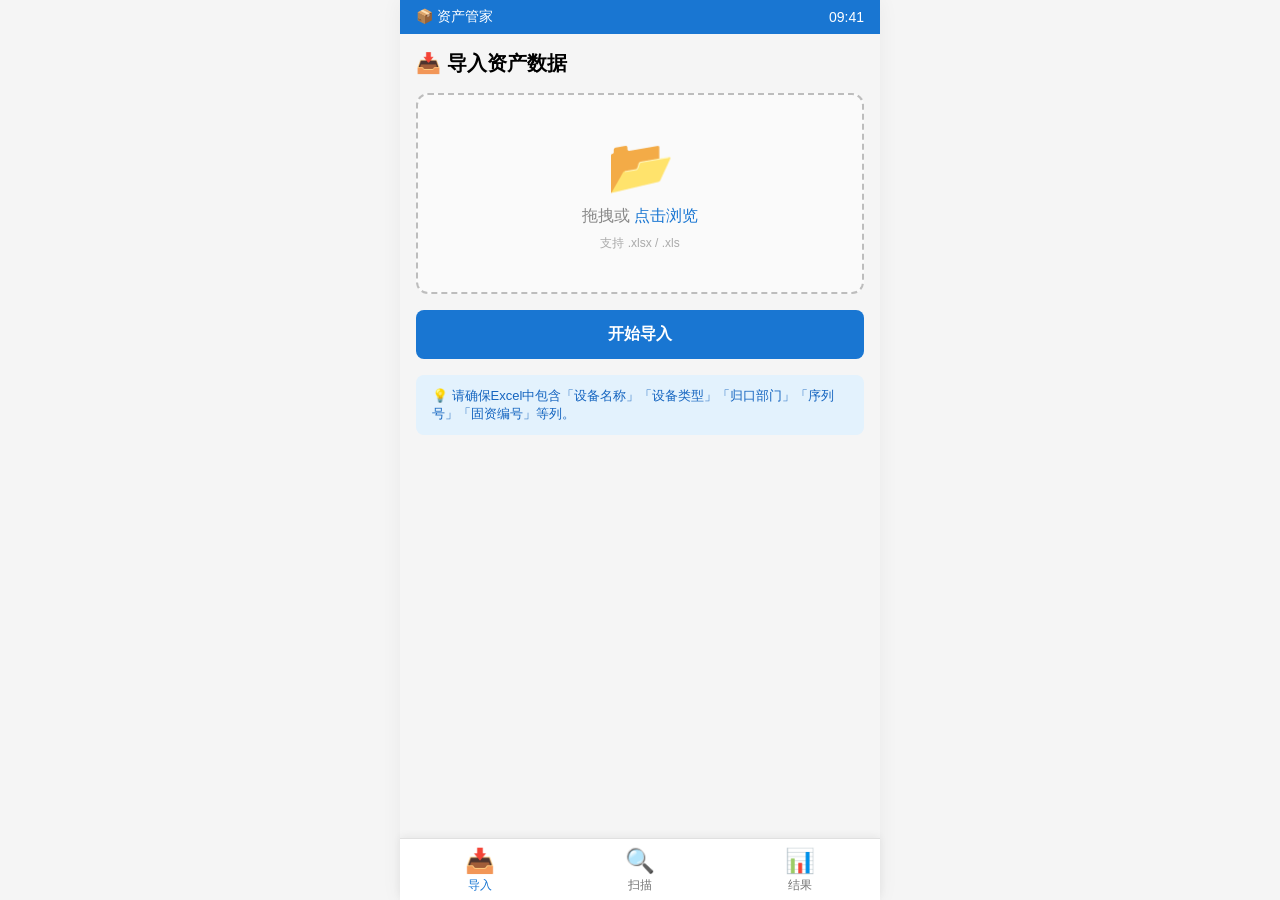
==== 资产管理系统HTML界面.html @ 80c3a91f "docs: 纳入设计源稿 HTML（资产管理系统HTML界面.html） - 用户提供的 480px 移动端 H5 设计模板 - 三页（导入/扫描/结果）的视觉与结构源头 - spec §1 引用的设" ====
<!DOCTYPE html>
<html lang="zh-CN">
<head>
    <meta charset="UTF-8">
    <meta name="viewport" content="width=device-width, initial-scale=1.0, maximum-scale=1.0, user-scalable=no">
    <title>资产管理系统</title>
    <style>
        * {
            margin: 0;
            padding: 0;
            box-sizing: border-box;
            -webkit-tap-highlight-color: transparent;
        }
        body {
            font-family: -apple-system, BlinkMacSystemFont, 'Segoe UI', Roboto, Helvetica, Arial, sans-serif;
            background: #f5f5f5;
            display: flex;
            flex-direction: column;
            min-height: 100vh;
            max-width: 480px;
            margin: 0 auto;
            box-shadow: 0 0 20px rgba(0,0,0,0.05);
        }

        /* 顶部状态栏 */
        .status-bar {
            background: #1976d2;
            color: white;
            padding: 8px 16px;
            font-size: 14px;
            font-weight: 500;
            display: flex;
            justify-content: space-between;
            align-items: center;
        }
        .status-bar .title {
            font-size: 18px;
            font-weight: 600;
        }

        /* 主内容区域 */
        .content {
            flex: 1;
            overflow-y: auto;
            padding: 16px;
            padding-bottom: 76px; /* 给底部导航留空间 */
        }

        /* 底部导航 */
        .bottom-nav {
            position: fixed;
            bottom: 0;
            left: 50%;
            transform: translateX(-50%);
            width: 100%;
            max-width: 480px;
            background: #ffffff;
            display: flex;
            border-top: 1px solid #e0e0e0;
            box-shadow: 0 -2px 8px rgba(0,0,0,0.06);
            z-index: 100;
        }
        .nav-item {
            flex: 1;
            display: flex;
            flex-direction: column;
            align-items: center;
            padding: 8px 0 6px;
            color: #757575;
            cursor: pointer;
            transition: color 0.2s;
            user-select: none;
            border: none;
            background: transparent;
            font-size: 12px;
        }
        .nav-item .icon {
            font-size: 24px;
            margin-bottom: 2px;
        }
        .nav-item.active {
            color: #1976d2;
        }
        .nav-item:active {
            opacity: 0.6;
        }

        /* 页面容器 */
        .page {
            display: none;
        }
        .page.active {
            display: block;
        }

        /* 通用卡片 */
        .card {
            background: #fff;
            border-radius: 12px;
            padding: 16px;
            margin-bottom: 16px;
            box-shadow: 0 2px 8px rgba(0,0,0,0.04);
        }
        .card h3 {
            font-size: 16px;
            font-weight: 600;
            margin-bottom: 8px;
            display: flex;
            align-items: center;
            gap: 6px;
        }
        .card p {
            color: #666;
            font-size: 14px;
            line-height: 1.6;
        }

        /* 导入页面 */
        .upload-area {
            border: 2px dashed #bdbdbd;
            border-radius: 12px;
            padding: 40px 20px;
            text-align: center;
            cursor: pointer;
            transition: border-color 0.3s;
            background: #fafafa;
        }
        .upload-area:active {
            border-color: #1976d2;
        }
        .upload-area .icon-big {
            font-size: 54px;
            color: #1976d2;
        }
        .upload-area p {
            color: #888;
            margin-top: 8px;
        }
        .upload-area .highlight {
            color: #1976d2;
            font-weight: 500;
        }
        .file-info {
            display: none;
            background: #f5f5f5;
            border-radius: 8px;
            padding: 12px 16px;
            margin-top: 12px;
            font-size: 14px;
        }
        .btn-primary {
            display: block;
            width: 100%;
            background: #1976d2;
            color: white;
            border: none;
            border-radius: 8px;
            padding: 14px;
            font-size: 16px;
            font-weight: 600;
            cursor: pointer;
            margin-top: 16px;
            text-align: center;
        }
        .btn-primary:active {
            background: #1565c0;
        }
        .tip-box {
            background: #e3f2fd;
            border-radius: 8px;
            padding: 12px 16px;
            margin-top: 16px;
            font-size: 13px;
            color: #1565c0;
        }

        /* 扫描页面统计卡片行 */
        .stat-row {
            display: flex;
            gap: 10px;
            margin-bottom: 16px;
        }
        .stat-item {
            flex: 1;
            background: #fff;
            border-radius: 12px;
            padding: 14px 12px;
            box-shadow: 0 2px 8px rgba(0,0,0,0.04);
            text-align: center;
        }
        .stat-item .num {
            font-size: 26px;
            font-weight: 700;
            margin-top: 4px;
        }
        .stat-item .label {
            font-size: 12px;
            color: #888;
        }
        .stat-item .sub {
            font-size: 11px;
            color: #aaa;
            margin-top: 2px;
        }

        .tag-group {
            display: flex;
            flex-wrap: wrap;
            gap: 8px;
            margin-top: 10px;
        }
        .tag {
            display: inline-block;
            padding: 4px 12px;
            border-radius: 999px;
            font-size: 12px;
            font-weight: 500;
        }
        .tag-blue { background: #e3f2fd; color: #1565c0; }
        .tag-green { background: #e8f5e9; color: #2e7d32; }
        .tag-orange { background: #fff3e0; color: #ef6c00; }
        .tag-red { background: #ffebee; color: #c62828; }

        .btn-secondary {
            display: block;
            width: 100%;
            background: #fff;
            color: #1976d2;
            border: 1px solid #1976d2;
            border-radius: 8px;
            padding: 12px;
            font-size: 15px;
            font-weight: 500;
            cursor: pointer;
            text-align: center;
            margin-top: 12px;
        }
        .btn-secondary:active {
            background: #e3f2fd;
        }

        /* 结果页面 */
        .result-stat-row {
            display: grid;
            grid-template-columns: 1fr 1fr;
            gap: 10px;
            margin-bottom: 16px;
        }
        .result-stat-item {
            background: #fff;
            border-radius: 12px;
            padding: 14px;
            box-shadow: 0 2px 8px rgba(0,0,0,0.04);
            text-align: center;
        }
        .result-stat-item .num {
            font-size: 24px;
            font-weight: 700;
        }
        .result-stat-item .label {
            font-size: 12px;
            color: #888;
        }

        .asset-list {
            list-style: none;
        }
        .asset-item {
            background: #fff;
            border-radius: 10px;
            padding: 14px 16px;
            margin-bottom: 8px;
            display: flex;
            justify-content: space-between;
            align-items: center;
            box-shadow: 0 1px 4px rgba(0,0,0,0.04);
        }
        .asset-item .info {
            flex: 1;
        }
        .asset-item .info .id {
            font-weight: 600;
            font-size: 14px;
        }
        .asset-item .info .name {
            font-size: 13px;
            color: #666;
            margin-top: 2px;
        }
        .asset-item .info .dept {
            font-size: 12px;
            color: #999;
        }
        .pagination {
            display: flex;
            justify-content: space-between;
            align-items: center;
            margin-top: 12px;
            font-size: 13px;
            color: #888;
        }
        .pagination button {
            background: #fff;
            border: 1px solid #ddd;
            border-radius: 6px;
            padding: 6px 18px;
            font-size: 13px;
            cursor: pointer;
        }
        .pagination button:active {
            background: #f5f5f5;
        }
        .pagination button.primary {
            background: #1976d2;
            color: white;
            border-color: #1976d2;
        }

        /* 滚动条美化 */
        .content::-webkit-scrollbar {
            width: 4px;
        }
        .content::-webkit-scrollbar-thumb {
            background: #ccc;
            border-radius: 4px;
        }
    </style>
</head>
<body>

    <!-- 顶部状态栏 -->
    <div class="status-bar">
        <span>📦 资产管家</span>
        <span>09:41</span>
    </div>

    <!-- 主内容 -->
    <div class="content" id="mainContent">
        <!-- ===== 导入页面 ===== -->
        <div class="page active" id="pageImport">
            <h2 style="font-size:20px; margin-bottom:16px;">📥 导入资产数据</h2>
            <div class="upload-area" onclick="document.getElementById('fileInput').click();">
                <div class="icon-big">📂</div>
                <p>拖拽或 <span class="highlight">点击浏览</span></p>
                <p style="font-size:12px; color:#aaa;">支持 .xlsx / .xls</p>
                <input type="file" id="fileInput" accept=".xlsx,.xls" style="display:none;" onchange="handleFile(this)">
            </div>
            <div class="file-info" id="fileInfo">
                <span>已选择：<strong id="fileName"></strong></span>
                <span style="float:right; color:#c62828; cursor:pointer;" onclick="clearFile()">清除</span>
            </div>
            <button class="btn-primary" onclick="alert('开始导入并解析资产数据...')">开始导入</button>
            <div class="tip-box">
                💡 请确保Excel中包含「设备名称」「设备类型」「归口部门」「序列号」「固资编号」等列。
            </div>
        </div>

        <!-- ===== 扫描页面 ===== -->
        <div class="page" id="pageScan">
            <h2 style="font-size:20px; margin-bottom:16px;">🔍 扫描管理</h2>
            <div class="stat-row">
                <div class="stat-item">
                    <div class="label">在库设备</div>
                    <div class="num" style="color:#2e7d32;">1,284</div>
                    <div class="sub">+12 今日</div>
                </div>
                <div class="stat-item">
                    <div class="label">已盘点</div>
                    <div class="num" style="color:#1565c0;">967</div>
                    <div class="sub">75.3%</div>
                </div>
                <div class="stat-item">
                    <div class="label">异常</div>
                    <div class="num" style="color:#c62828;">24</div>
                    <div class="sub">需处理</div>
                </div>
            </div>

            <div class="card">
                <h3>📍 在库设备</h3>
                <p>当前存放于仓库/办公区的全部资产，包含未盘点与已盘点设备。</p>
                <div class="tag-group">
                    <span class="tag tag-blue">电脑类 432</span>
                    <span class="tag tag-green">家具类 286</span>
                    <span class="tag tag-orange">仪器类 198</span>
                </div>
            </div>

            <div class="card">
                <h3>📌 已盘点设备</h3>
                <p>已完成扫码盘点的设备清单，包含盘点人、时间及状态。</p>
                <div style="margin-top:8px; color:#1976d2; font-size:13px;">⏱ 最后盘点：2026-06-10 17:30</div>
            </div>

            <div class="card">
                <h3>📋 最近盘点结果</h3>
                <p>正常设备 <strong>943</strong> 台，盘亏 <strong>18</strong> 台，盘盈 <strong>6</strong> 台。</p>
                <div class="tag-group">
                    <span class="tag tag-green">正常 943</span>
                    <span class="tag tag-red">盘亏 18</span>
                    <span class="tag tag-orange">盘盈 6</span>
                </div>
            </div>

            <button class="btn-secondary" onclick="alert('开始新一轮扫码盘点')">➕ 开始盘点</button>
        </div>

        <!-- ===== 结果页面 ===== -->
        <div class="page" id="pageResult">
            <h2 style="font-size:20px; margin-bottom:16px;">📊 盘点结果</h2>
            <div class="result-stat-row">
                <div class="result-stat-item">
                    <div class="label">全部设备</div>
                    <div class="num" style="color:#9c27b0;">1,512</div>
                </div>
                <div class="result-stat-item">
                    <div class="label">已盘</div>
                    <div class="num" style="color:#2e7d32;">1,486</div>
                </div>
                <div class="result-stat-item">
                    <div class="label">盘亏</div>
                    <div class="num" style="color:#c62828;">18</div>
                </div>
                <div class="result-stat-item">
                    <div class="label">盘盈</div>
                    <div class="num" style="color:#ef6c00;">8</div>
                </div>
            </div>

            <ul class="asset-list" id="assetList">
                <!-- 由JS动态生成 -->
            </ul>

            <div class="pagination">
                <span>共 1,512 条，显示 1-6</span>
                <div>
                    <button onclick="alert('上一页')">上一页</button>
                    <button class="primary" onclick="alert('下一页')" style="margin-left:8px;">下一页</button>
                </div>
            </div>
        </div>
    </div>

    <!-- 底部导航 -->
    <div class="bottom-nav">
        <button class="nav-item active" data-page="import">
            <span class="icon">📥</span>
            <span>导入</span>
        </button>
        <button class="nav-item" data-page="scan">
            <span class="icon">🔍</span>
            <span>扫描</span>
        </button>
        <button class="nav-item" data-page="result">
            <span class="icon">📊</span>
            <span>结果</span>
        </button>
    </div>

    <script>
        // 底部导航切换
        const navItems = document.querySelectorAll('.nav-item');
        const pages = {
            import: document.getElementById('pageImport'),
            scan: document.getElementById('pageScan'),
            result: document.getElementById('pageResult')
        };

        navItems.forEach(item => {
            item.addEventListener('click', function(e) {
                e.preventDefault();
                navItems.forEach(n => n.classList.remove('active'));
                this.classList.add('active');
                const page = this.dataset.page;
                Object.values(pages).forEach(p => p.classList.remove('active'));
                if (pages[page]) pages[page].classList.add('active');
            });
        });

        // 文件上传处理
        function handleFile(input) {
            const file = input.files[0];
            if (!file) return;
            document.getElementById('fileName').textContent = file.name;
            document.getElementById('fileInfo').style.display = 'block';
        }

        function clearFile() {
            document.getElementById('fileInput').value = '';
            document.getElementById('fileInfo').style.display = 'none';
        }

        // 生成资产列表数据
        const mockAssets = [
            { id: 'ZC-2024-001', name: 'ThinkPad X1 Carbon', dept: '研发部', status: 'checked' },
            { id: 'ZC-2024-002', name: 'HP 激光打印机', dept: '行政部', status: 'checked' },
            { id: 'ZC-2024-003', name: '戴尔 PowerEdge 服务器', dept: 'IT部', status: 'missing' },
            { id: 'ZC-2024-004', name: '会议平板 MAXHUB', dept: '市场部', status: 'surplus' },
            { id: 'ZC-2024-005', name: '人体工学椅', dept: '财务部', status: 'checked' },
            { id: 'ZC-2024-006', name: 'UPS 不间断电源', dept: '机房', status: 'missing' }
        ];

        function renderAssets() {
            const list = document.getElementById('assetList');
            list.innerHTML = '';
            mockAssets.forEach(a => {
                let statusText, statusClass;
                switch (a.status) {
                    case 'checked': statusText = '已盘 ✓'; statusClass = 'tag-green'; break;
                    case 'missing': statusText = '盘亏 ✗'; statusClass = 'tag-red'; break;
                    case 'surplus': statusText = '盘盈 ★'; statusClass = 'tag-orange'; break;
                }
                const li = document.createElement('li');
                li.className = 'asset-item';
                li.innerHTML = `
                    <div class="info">
                        <div class="id">${a.id}</div>
                        <div class="name">${a.name}</div>
                        <div class="dept">${a.dept}</div>
                    </div>
                    <span class="tag ${statusClass}">${statusText}</span>
                `;
                list.appendChild(li);
            });
        }
        renderAssets();
    </script>
</body>
</html>
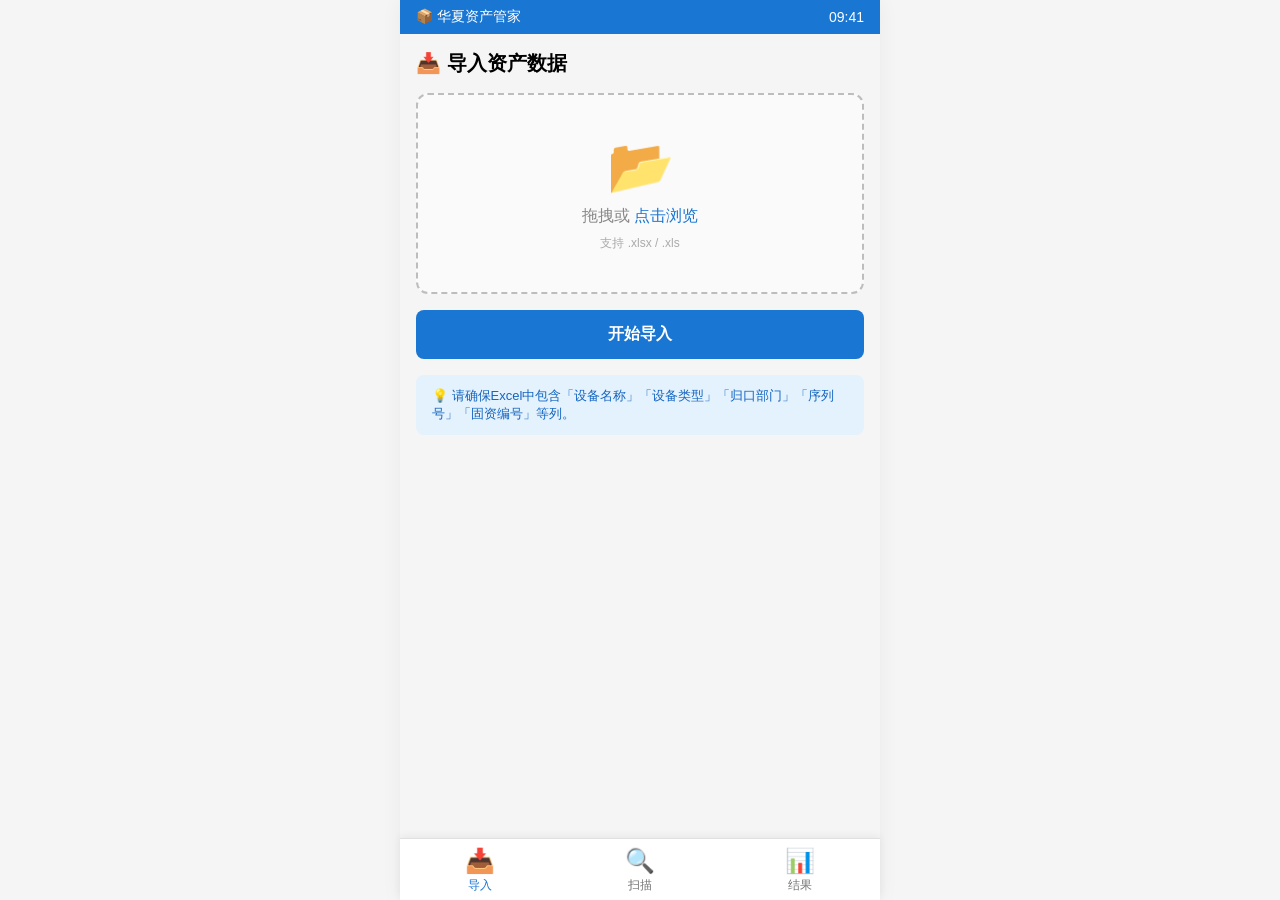
==== commit 8bade4f8: "docs(design): 同步 Android 端最新状态到 HTML 设计稿 - 顶部状态栏：📦 资产管家 → 📦 华夏资产管家 - <title>：资产管理系统 → 华夏资产管家 - 扫描页：删" ====
--- a/资产管理系统HTML界面.html
+++ b/资产管理系统HTML界面.html
@@ -3,7 +3,7 @@
 <head>
     <meta charset="UTF-8">
     <meta name="viewport" content="width=device-width, initial-scale=1.0, maximum-scale=1.0, user-scalable=no">
-    <title>资产管理系统</title>
+    <title>华夏资产管家</title>
     <style>
         * {
             margin: 0;
@@ -238,6 +238,44 @@
         .btn-secondary:active {
             background: #e3f2fd;
         }
+        
+        /* 新增按钮样式 */
+        .btn-reset {
+            display: block;
+            width: 100%;
+            background: #fff;
+            color: #f44336;
+            border: 1px solid #f44336;
+            border-radius: 8px;
+            padding: 12px;
+            font-size: 15px;
+            font-weight: 500;
+            cursor: pointer;
+            text-align: center;
+            margin-top: 12px;
+        }
+        .btn-reset:active {
+            background: #ffebee;
+        }
+        
+        .btn-export {
+            display: block;
+            width: 100%;
+            background: #4caf50;
+            color: white;
+            border: none;
+            border-radius: 8px;
+            padding: 12px;
+            font-size: 15px;
+            font-weight: 500;
+            cursor: pointer;
+            text-align: center;
+            margin-top: 12px;
+            margin-bottom: 16px;
+        }
+        .btn-export:active {
+            background: #43a047;
+        }
 
         /* 结果页面 */
         .result-stat-row {
@@ -330,7 +368,7 @@
 
     <!-- 顶部状态栏 -->
     <div class="status-bar">
-        <span>📦 资产管家</span>
+        <span>📦 华夏资产管家</span>
         <span>09:41</span>
     </div>
 
@@ -377,16 +415,6 @@
             </div>
 
             <div class="card">
-                <h3>📍 在库设备</h3>
-                <p>当前存放于仓库/办公区的全部资产，包含未盘点与已盘点设备。</p>
-                <div class="tag-group">
-                    <span class="tag tag-blue">电脑类 432</span>
-                    <span class="tag tag-green">家具类 286</span>
-                    <span class="tag tag-orange">仪器类 198</span>
-                </div>
-            </div>
-
-            <div class="card">
                 <h3>📌 已盘点设备</h3>
                 <p>已完成扫码盘点的设备清单，包含盘点人、时间及状态。</p>
                 <div style="margin-top:8px; color:#1976d2; font-size:13px;">⏱ 最后盘点：2026-06-10 17:30</div>
@@ -403,6 +431,7 @@
             </div>
 
             <button class="btn-secondary" onclick="alert('开始新一轮扫码盘点')">➕ 开始盘点</button>
+            <button class="btn-reset" onclick="resetScanData()">🗑️ 数据重置</button>
         </div>
 
         <!-- ===== 结果页面 ===== -->
@@ -430,6 +459,8 @@
             <ul class="asset-list" id="assetList">
                 <!-- 由JS动态生成 -->
             </ul>
+            
+            <button class="btn-export" onclick="exportResults()">📤 导出结果</button>
 
             <div class="pagination">
                 <span>共 1,512 条，显示 1-6</span>
@@ -488,6 +519,25 @@
         function clearFile() {
             document.getElementById('fileInput').value = '';
             document.getElementById('fileInfo').style.display = 'none';
+        }
+        
+        // 数据重置功能
+        function resetScanData() {
+            if (confirm('确定要重置所有盘点数据吗？此操作将清空已盘点记录，但不会删除原始资产数据。')) {
+                alert('数据重置中...\n已盘点设备数量已清零。\n统计信息已更新。');
+                // 这里可以添加实际的数据重置逻辑
+                // 例如：更新页面上的统计数据
+                document.querySelector('#pageScan .stat-item:nth-child(2) .num').textContent = '0';
+                document.querySelector('#pageScan .stat-item:nth-child(2) .sub').textContent = '0%';
+                document.querySelector('#pageScan .stat-item:nth-child(3) .num').textContent = '0';
+            }
+        }
+        
+        // 结果导出功能
+        function exportResults() {
+            alert('正在导出盘点结果...\n生成Excel文件中...\n文件包含全部设备、已盘、盘亏、盘盈信息。');
+            // 这里可以添加实际的数据导出逻辑
+            // 例如：调用后端API下载文件
         }
 
         // 生成资产列表数据
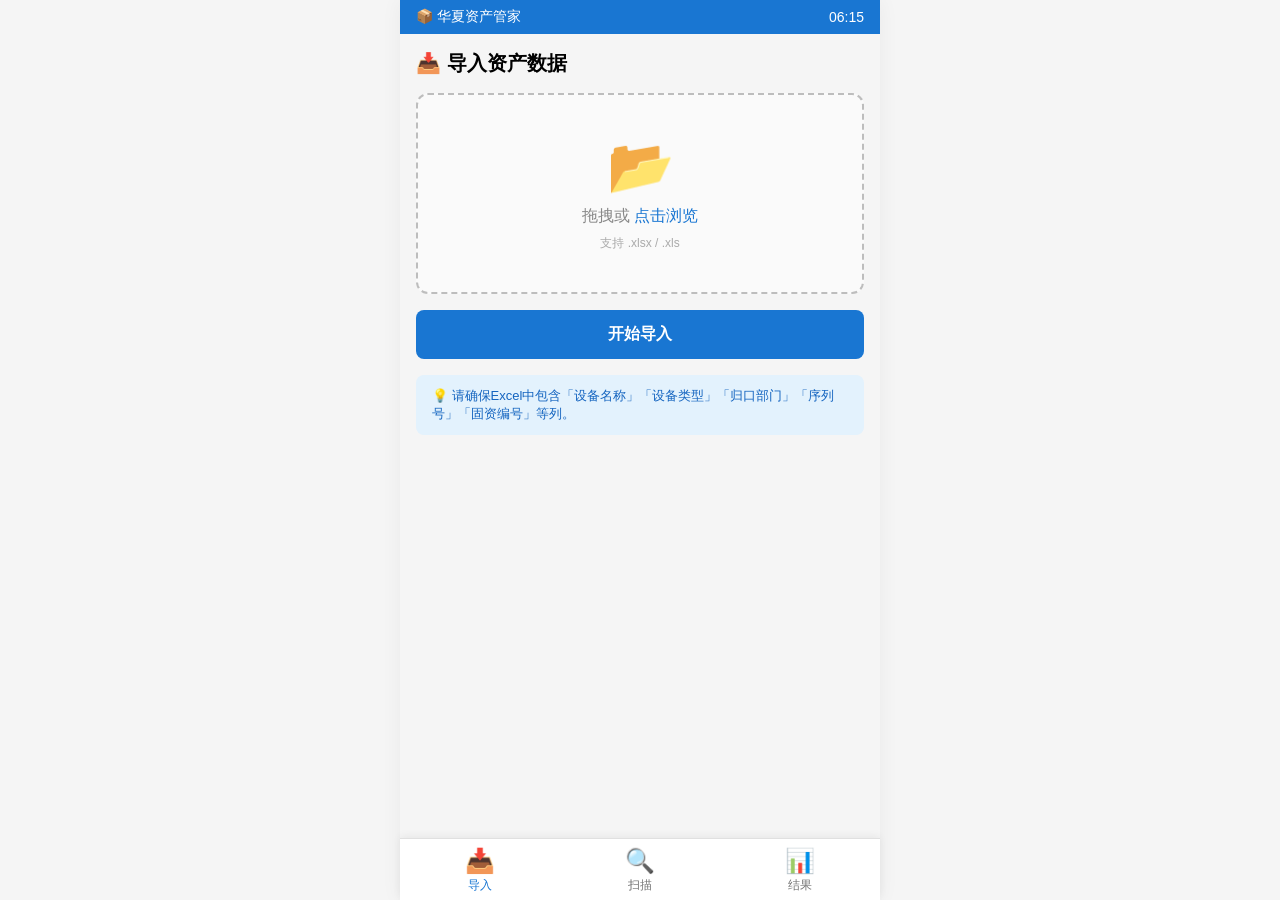
==== commit b6ad6eac: "新增手动盘点功能，优化UI界面" ====
--- a/资产管理系统HTML界面.html
+++ b/资产管理系统HTML界面.html
@@ -362,14 +362,148 @@
             background: #ccc;
             border-radius: 4px;
         }
+
+        /* ========== 手动盘点页面（扫码枪模式 无摄像头画面） ========== */
+        .scan-status-card {
+            background: #fff;
+            border-radius: 12px;
+            padding: 24px 16px;
+            margin-bottom: 16px;
+            text-align: center;
+            box-shadow: 0 2px 8px rgba(0,0,0,0.04);
+        }
+        .scan-status-card .icon {
+            font-size: 48px;
+            margin-bottom: 12px;
+        }
+        .scan-status-card .status {
+            font-size: 18px;
+            font-weight: 600;
+            margin-bottom: 4px;
+        }
+        .scan-status-card .tip {
+            font-size: 14px;
+            color: #666;
+        }
+        .scan-active {
+            background: #e3f2fd;
+            border: 2px solid #1976d2;
+        }
+        .scan-active .icon {
+            color: #1976d2;
+        }
+        .scan-active .status {
+            color: #1976d2;
+        }
+        .code-input {
+            width: 100%;
+            padding: 12px 16px;
+            border: 1px solid #ddd;
+            border-radius: 8px;
+            font-size: 16px;
+            margin-bottom: 12px;
+            outline: none;
+        }
+        .code-input:focus {
+            border-color: #1976d2;
+        }
+        .asset-detail {
+            background: #fff;
+            border-radius: 12px;
+            padding: 16px;
+            margin-bottom: 16px;
+            box-shadow: 0 2px 8px rgba(0,0,0,0.04);
+        }
+        .asset-detail .detail-item {
+            display: flex;
+            justify-content: space-between;
+            padding: 8px 0;
+            border-bottom: 1px solid #f5f5f5;
+        }
+        .asset-detail .detail-item:last-child {
+            border-bottom: none;
+        }
+        .asset-detail .label {
+            font-size: 14px;
+            color: #666;
+        }
+        .asset-detail .value {
+            font-size: 14px;
+            font-weight: 500;
+            color: #333;
+        }
+        .btn-back {
+            display: block;
+            width: 100%;
+            background: #f5f5f5;
+            color: #666;
+            border: 1px solid #ddd;
+            border-radius: 8px;
+            padding: 12px;
+            font-size: 15px;
+            font-weight: 500;
+            cursor: pointer;
+            text-align: center;
+            margin-top: 12px;
+        }
+        .btn-back:active {
+            background: #e0e0e0;
+        }
+        .scan-history {
+            margin-top: 16px;
+        }
+        .history-item {
+            display: flex;
+            justify-content: space-between;
+            align-items: center;
+            padding: 10px 12px;
+            background: #fff;
+            border-radius: 8px;
+            margin-bottom: 8px;
+            font-size: 14px;
+        }
+        .history-item .status {
+            font-size: 12px;
+            padding: 2px 8px;
+            border-radius: 4px;
+        }
+        .history-item .success {
+            background: #e8f5e9;
+            color: #2e7d32;
+        }
+        .history-item .error {
+            background: #ffebee;
+            color: #c62828;
+        }
+        /* 扫码成功提示 */
+        .toast {
+            position: fixed;
+            top: 80px;
+            left: 50%;
+            transform: translateX(-50%);
+            background: rgba(0,0,0,0.8);
+            color: #fff;
+            padding: 12px 24px;
+            border-radius: 8px;
+            font-size: 14px;
+            z-index: 1000;
+            opacity: 0;
+            transition: opacity 0.3s;
+            pointer-events: none;
+        }
+        .toast.show {
+            opacity: 1;
+        }
     </style>
 </head>
 <body>
+    <!-- 全局提示框 -->
+    <div id="toast" class="toast"></div>
 
     <!-- 顶部状态栏 -->
     <div class="status-bar">
         <span>📦 华夏资产管家</span>
-        <span>09:41</span>
+        <span id="currentTime">09:41</span>
     </div>
 
     <!-- 主内容 -->
@@ -431,7 +565,65 @@
             </div>
 
             <button class="btn-secondary" onclick="alert('开始新一轮扫码盘点')">➕ 开始盘点</button>
+            <!-- 手动盘点按钮（蓝框蓝字） -->
+            <button class="btn-secondary" onclick="showManualPage()">📱 手动盘点</button>
             <button class="btn-reset" onclick="resetScanData()">🗑️ 数据重置</button>
+        </div>
+
+        <!-- ===== 手动盘点页面（扫码枪模式 无摄像头画面） ===== -->
+        <div class="page" id="pageManual">
+            <h2 style="font-size:20px; margin-bottom:16px;">📱 手动盘点</h2>
+            
+            <!-- 扫码状态卡片（替代原来的摄像头画面） -->
+            <div class="scan-status-card" id="scanStatusCard">
+                <div class="icon">📱</div>
+                <div class="status">等待扫码</div>
+                <div class="tip">点击下方按钮启动手持机扫码</div>
+            </div>
+
+            <!-- 扫码控制按钮 -->
+            <button class="btn-primary" id="startScanBtn" onclick="startScan()">🔫 启动扫码</button>
+            <button class="btn-secondary" id="stopScanBtn" onclick="stopScan()" style="display:none;">⏹️ 停止扫码</button>
+
+            <!-- 手动输入条形码 -->
+            <div style="margin-bottom:16px; margin-top:16px;">
+                <input type="text" class="code-input" id="codeInput" placeholder="手动输入固资编号" onkeydown="handleKeyDown(event)">
+                <button class="btn-primary" onclick="checkAssetByCode()">确认查询</button>
+            </div>
+
+            <!-- 资产信息展示 -->
+            <div class="asset-detail" id="assetDetail" style="display:none;">
+                <h3 style="margin-bottom:12px;">📄 固资信息</h3>
+                <div class="detail-item">
+                    <span class="label">固资编号</span>
+                    <span class="value" id="assetId">-</span>
+                </div>
+                <div class="detail-item">
+                    <span class="label">设备名称</span>
+                    <span class="value" id="assetName">-</span>
+                </div>
+                <div class="detail-item">
+                    <span class="label">归口部门</span>
+                    <span class="value" id="assetDept">-</span>
+                </div>
+                <div class="detail-item">
+                    <span class="label">设备状态</span>
+                    <span class="value" id="assetStatus">-</span>
+                </div>
+                <button class="btn-primary" style="margin-top:12px;" onclick="confirmCheck()">✅ 确认盘点</button>
+            </div>
+
+            <!-- 盘点提示 -->
+            <div class="tip-box" id="scanTip" style="display:none;"></div>
+
+            <!-- 盘点历史 -->
+            <div class="scan-history">
+                <h3 style="font-size:16px; margin-bottom:8px;">📜 盘点历史</h3>
+                <div id="historyList"></div>
+            </div>
+
+            <!-- 返回按钮 -->
+            <button class="btn-back" onclick="backToScanPage()">⬅️ 返回扫描页</button>
         </div>
 
         <!-- ===== 结果页面 ===== -->
@@ -489,17 +681,25 @@
     </div>
 
     <script>
+        // 全局变量
+        let isScanning = false; // 扫码状态
+        let scanBuffer = ''; // 扫码缓冲区
+        let lastKeyTime = 0; // 上次按键时间
+
         // 底部导航切换
         const navItems = document.querySelectorAll('.nav-item');
         const pages = {
             import: document.getElementById('pageImport'),
             scan: document.getElementById('pageScan'),
-            result: document.getElementById('pageResult')
+            result: document.getElementById('pageResult'),
+            manual: document.getElementById('pageManual')
         };
 
         navItems.forEach(item => {
             item.addEventListener('click', function(e) {
                 e.preventDefault();
+                // 切换页面时停止扫码
+                stopScan();
                 navItems.forEach(n => n.classList.remove('active'));
                 this.classList.add('active');
                 const page = this.dataset.page;
@@ -508,6 +708,16 @@
             });
         });
 
+        // 更新时间
+        function updateTime() {
+            const now = new Date();
+            const hours = now.getHours().toString().padStart(2, '0');
+            const minutes = now.getMinutes().toString().padStart(2, '0');
+            document.getElementById('currentTime').textContent = `${hours}:${minutes}`;
+        }
+        setInterval(updateTime, 60000);
+        updateTime();
+
         // 文件上传处理
         function handleFile(input) {
             const file = input.files[0];
@@ -525,19 +735,266 @@
         function resetScanData() {
             if (confirm('确定要重置所有盘点数据吗？此操作将清空已盘点记录，但不会删除原始资产数据。')) {
                 alert('数据重置中...\n已盘点设备数量已清零。\n统计信息已更新。');
-                // 这里可以添加实际的数据重置逻辑
-                // 例如：更新页面上的统计数据
                 document.querySelector('#pageScan .stat-item:nth-child(2) .num').textContent = '0';
                 document.querySelector('#pageScan .stat-item:nth-child(2) .sub').textContent = '0%';
                 document.querySelector('#pageScan .stat-item:nth-child(3) .num').textContent = '0';
+                document.getElementById('historyList').innerHTML = '';
             }
         }
         
         // 结果导出功能
         function exportResults() {
             alert('正在导出盘点结果...\n生成Excel文件中...\n文件包含全部设备、已盘、盘亏、盘盈信息。');
-            // 这里可以添加实际的数据导出逻辑
-            // 例如：调用后端API下载文件
+        }
+
+        // 模拟资产数据库（对接导入页数据）
+        const assetDatabase = [
+            { id: 'ZC-2024-001', name: 'ThinkPad X1 Carbon', dept: '研发部', status: '在库' },
+            { id: 'ZC-2024-002', name: 'HP 激光打印机', dept: '行政部', status: '在库' },
+            { id: 'ZC-2024-003', name: '戴尔 PowerEdge 服务器', dept: 'IT部', status: '维修中' },
+            { id: 'ZC-2024-004', name: '会议平板 MAXHUB', dept: '市场部', status: '在库' },
+            { id: 'ZC-2024-005', name: '人体工学椅', dept: '财务部', status: '在库' },
+            { id: 'ZC-2024-006', name: 'UPS 不间断电源', dept: '机房', status: '待报废' }
+        ];
+
+        // 盘点历史记录
+        let checkHistory = [];
+
+        // ========== 扫码枪核心逻辑 ==========
+        // 开始扫码
+        function startScan() {
+            if (isScanning) return;
+            
+            isScanning = true;
+            scanBuffer = '';
+            
+            // 更新UI状态
+            document.getElementById('scanStatusCard').classList.add('scan-active');
+            document.getElementById('scanStatusCard').querySelector('.icon').textContent = '🔫';
+            document.getElementById('scanStatusCard').querySelector('.status').textContent = '正在扫码中...';
+            document.getElementById('scanStatusCard').querySelector('.tip').textContent = '将条码对准手持机扫描窗口';
+            document.getElementById('startScanBtn').style.display = 'none';
+            document.getElementById('stopScanBtn').style.display = 'block';
+            
+            // 清空之前的状态
+            document.getElementById('assetDetail').style.display = 'none';
+            document.getElementById('scanTip').style.display = 'none';
+            document.getElementById('codeInput').value = '';
+            
+            // 监听键盘事件（扫码枪会模拟键盘输入）
+            document.addEventListener('keydown', handleScanInput);
+            
+            showToast('✅ 扫码已启动，请扫描条码');
+        }
+
+        // 停止扫码
+        function stopScan() {
+            if (!isScanning) return;
+            
+            isScanning = false;
+            scanBuffer = '';
+            
+            // 更新UI状态
+            document.getElementById('scanStatusCard').classList.remove('scan-active');
+            document.getElementById('scanStatusCard').querySelector('.icon').textContent = '📱';
+            document.getElementById('scanStatusCard').querySelector('.status').textContent = '等待扫码';
+            document.getElementById('scanStatusCard').querySelector('.tip').textContent = '点击下方按钮启动手持机扫码';
+            document.getElementById('startScanBtn').style.display = 'block';
+            document.getElementById('stopScanBtn').style.display = 'none';
+            
+            // 移除键盘事件监听
+            document.removeEventListener('keydown', handleScanInput);
+        }
+
+        // 处理扫码枪输入
+        function handleScanInput(e) {
+            if (!isScanning) return;
+            
+            const currentTime = Date.now();
+            const key = e.key;
+            
+            // 扫码枪输入速度非常快（每个字符间隔<50ms），以此区分手动输入
+            if (currentTime - lastKeyTime > 100) {
+                scanBuffer = ''; // 超过100ms没有输入，清空缓冲区
+            }
+            lastKeyTime = currentTime;
+            
+            // 回车键表示扫码结束
+            if (key === 'Enter') {
+                e.preventDefault();
+                const barcode = scanBuffer.trim();
+                if (barcode) {
+                    handleScanSuccess(barcode);
+                }
+                scanBuffer = '';
+                return;
+            }
+            
+            // 忽略功能键
+            if (key.length > 1) return;
+            
+            // 添加到缓冲区
+            scanBuffer += key;
+        }
+
+        // 处理扫码成功
+        function handleScanSuccess(barcode) {
+            // 显示成功提示
+            showToast(`✅ 扫码成功：${barcode}`);
+            
+            // 填充到输入框
+            document.getElementById('codeInput').value = barcode;
+            
+            // 查询资产信息
+            checkAssetByCode();
+            
+            // 自动停止扫码（可选，如需连续扫码可注释此行）
+            stopScan();
+        }
+
+        // 手动输入回车处理
+        function handleKeyDown(e) {
+            if (e.key === 'Enter') {
+                e.preventDefault();
+                checkAssetByCode();
+            }
+        }
+
+        // 显示提示框
+        function showToast(text, duration=2000) {
+            const toast = document.getElementById('toast');
+            toast.textContent = text;
+            toast.classList.add('show');
+            setTimeout(() => {
+                toast.classList.remove('show');
+            }, duration);
+        }
+
+        // ========== 业务逻辑 ==========
+        // 显示手动盘点页面
+        function showManualPage() {
+            Object.values(pages).forEach(p => p.classList.remove('active'));
+            pages.manual.classList.add('active');
+            // 清空状态
+            document.getElementById('codeInput').value = '';
+            document.getElementById('assetDetail').style.display = 'none';
+            document.getElementById('scanTip').style.display = 'none';
+            document.getElementById('historyList').innerHTML = '';
+            // 渲染历史记录
+            renderHistory();
+        }
+
+        // 返回扫描页
+        function backToScanPage() {
+            stopScan();
+            Object.values(pages).forEach(p => p.classList.remove('active'));
+            pages.scan.classList.add('active');
+            // 更新统计数据
+            updateScanStat();
+        }
+
+        // 根据条码查询资产
+        function checkAssetByCode() {
+            const code = document.getElementById('codeInput').value.trim();
+            if (!code) {
+                showTip('请输入资产编号或条形码', 'error');
+                return;
+            }
+
+            // 查找资产
+            const asset = assetDatabase.find(item => item.id === code);
+            if (asset) {
+                // 显示资产信息
+                document.getElementById('assetId').textContent = asset.id;
+                document.getElementById('assetName').textContent = asset.name;
+                document.getElementById('assetDept').textContent = asset.dept;
+                document.getElementById('assetStatus').textContent = asset.status;
+                document.getElementById('assetDetail').style.display = 'block';
+                document.getElementById('scanTip').style.display = 'none';
+            } else {
+                // 未找到资产
+                document.getElementById('assetDetail').style.display = 'none';
+                showTip(`未找到编号为【${code}】的资产，请检查输入`, 'error');
+            }
+        }
+
+        // 确认盘点
+        function confirmCheck() {
+            const assetId = document.getElementById('assetId').textContent;
+            const assetName = document.getElementById('assetName').textContent;
+            
+            // 检查是否已盘点
+            const existed = checkHistory.find(item => item.id === assetId);
+            if (existed) {
+                showTip(`资产【${assetId}】已在 ${existed.time} 盘点过`, 'warning');
+                return;
+            }
+
+            // 记录盘点历史
+            const historyItem = {
+                id: assetId,
+                name: assetName,
+                time: new Date().toLocaleTimeString(),
+                status: 'success'
+            };
+            checkHistory.unshift(historyItem);
+            
+            // 更新历史列表
+            renderHistory();
+            
+            // 提示成功
+            showToast(`✅ 资产【${assetId}】盘点完成`);
+            showTip(`资产【${assetId}】盘点成功`, 'success');
+            
+            // 清空状态
+            document.getElementById('codeInput').value = '';
+            document.getElementById('assetDetail').style.display = 'none';
+        }
+
+        // 显示提示
+        function showTip(text, type) {
+            const tipBox = document.getElementById('scanTip');
+            tipBox.style.display = 'block';
+            if (type === 'error') {
+                tipBox.style.background = '#ffebee';
+                tipBox.style.color = '#c62828';
+            } else if (type === 'warning') {
+                tipBox.style.background = '#fff3e0';
+                tipBox.style.color = '#ef6c00';
+            } else {
+                tipBox.style.background = '#e8f5e9';
+                tipBox.style.color = '#2e7d32';
+            }
+            tipBox.textContent = text;
+        }
+
+        // 渲染盘点历史
+        function renderHistory() {
+            const historyList = document.getElementById('historyList');
+            historyList.innerHTML = '';
+            
+            checkHistory.forEach(item => {
+                const div = document.createElement('div');
+                div.className = 'history-item';
+                div.innerHTML = `
+                    <div>
+                        <div style="font-weight:500;">${item.id} ${item.name}</div>
+                        <div style="font-size:12px; color:#999;">${item.time}</div>
+                    </div>
+                    <span class="status ${item.status}">盘点成功</span>
+                `;
+                historyList.appendChild(div);
+            });
+        }
+
+        // 更新扫描页统计数据
+        function updateScanStat() {
+            const checkedCount = checkHistory.length;
+            const totalCount = assetDatabase.length;
+            const percent = totalCount > 0 ? ((checkedCount / totalCount) * 100).toFixed(1) + '%' : '0%';
+            
+            document.querySelector('#pageScan .stat-item:nth-child(2) .num').textContent = checkedCount;
+            document.querySelector('#pageScan .stat-item:nth-child(2) .sub').textContent = percent;
         }
 
         // 生成资产列表数据
@@ -573,6 +1030,11 @@
                 list.appendChild(li);
             });
         }
+
+        // 页面卸载时停止扫码
+        window.addEventListener('beforeunload', stopScan);
+
+        // 初始化
         renderAssets();
     </script>
 </body>
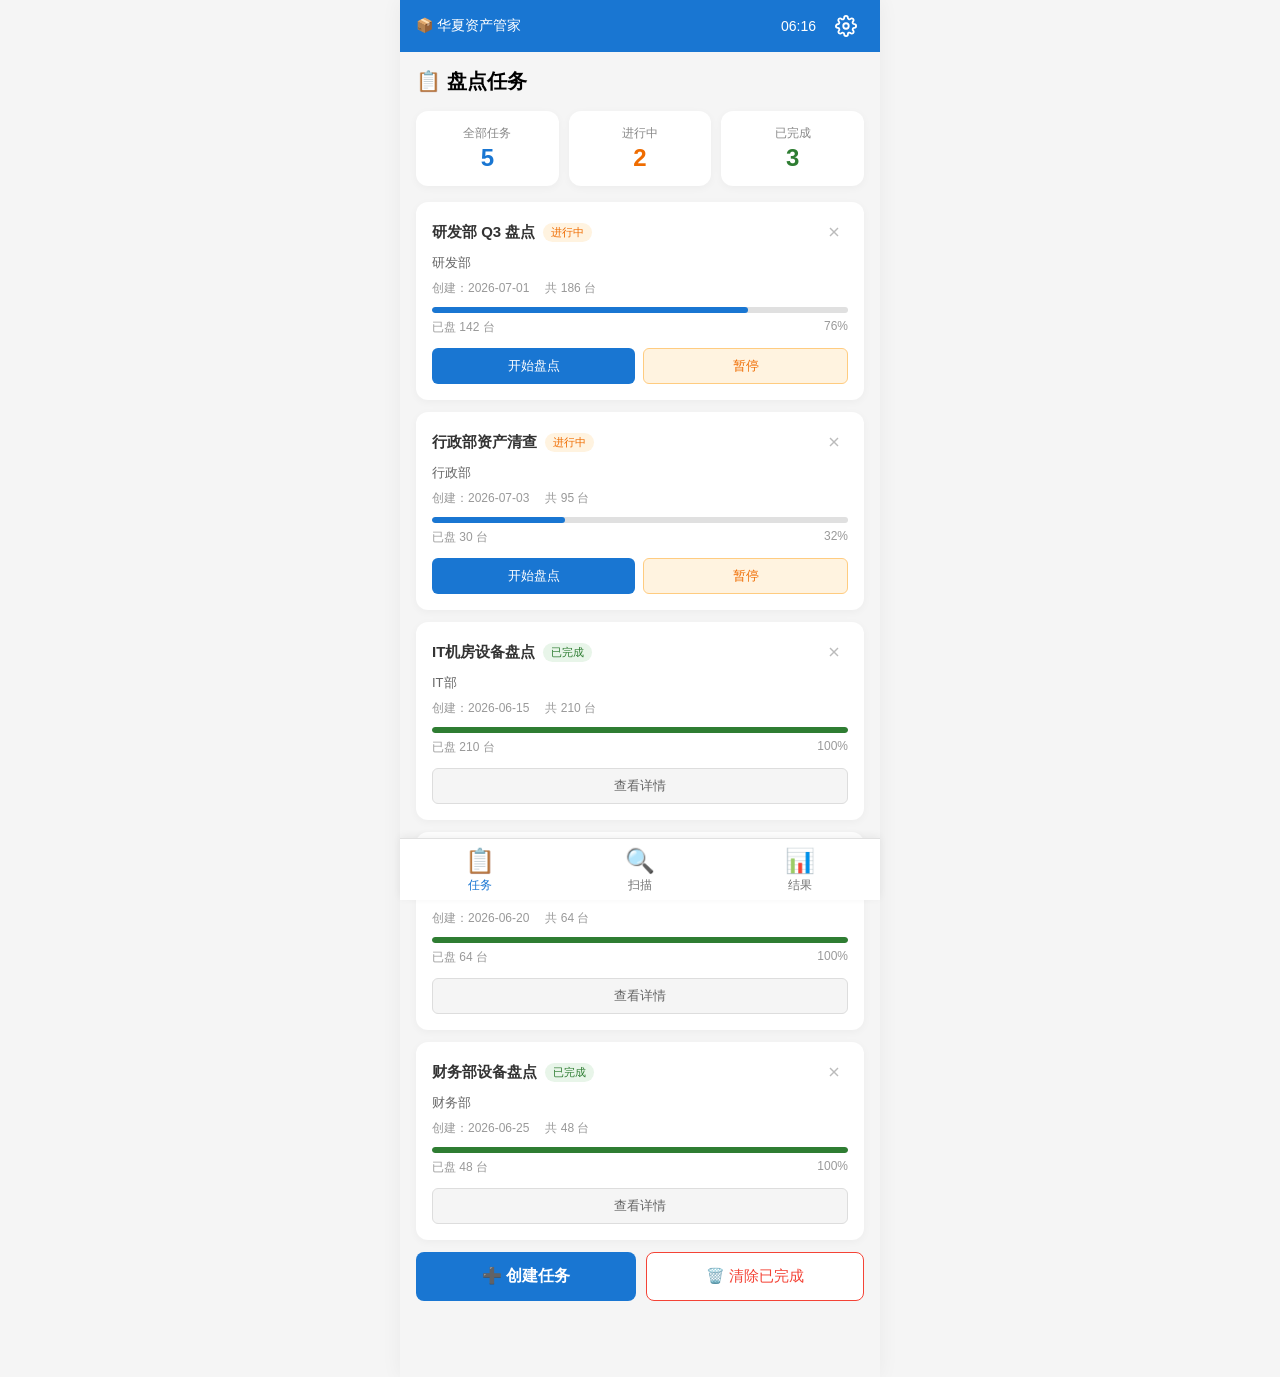
==== commit f202e319: "根据新需求和新excel文件修改业务逻辑" ====
--- a/资产管理系统HTML界面.html
+++ b/资产管理系统HTML界面.html
@@ -32,6 +32,8 @@
             display: flex;
             justify-content: space-between;
             align-items: center;
+            position: relative;
+            z-index: 150;
         }
         .status-bar .title {
             font-size: 18px;
@@ -174,19 +176,37 @@
             color: #1565c0;
         }
 
-        /* 扫描页面统计卡片行 */
+        /* 扫描页面统计卡片行（横向滚动） */
         .stat-row {
             display: flex;
             gap: 10px;
             margin-bottom: 16px;
+            overflow-x: auto;
+            -webkit-overflow-scrolling: touch;
+            padding-bottom: 8px;
+        }
+        .stat-row::-webkit-scrollbar {
+            height: 6px;
+        }
+        .stat-row::-webkit-scrollbar-thumb {
+            background: #ccc;
+            border-radius: 3px;
         }
         .stat-item {
-            flex: 1;
+            flex: 0 0 auto;
+            min-width: 142px;
             background: #fff;
             border-radius: 12px;
-            padding: 14px 12px;
+            padding: 14px 16px;
             box-shadow: 0 2px 8px rgba(0,0,0,0.04);
             text-align: center;
+            cursor: pointer;
+            transition: box-shadow 0.15s, transform 0.15s;
+            user-select: none;
+        }
+        .stat-item:active {
+            transform: scale(0.96);
+            box-shadow: 0 1px 4px rgba(0,0,0,0.08);
         }
         .stat-item .num {
             font-size: 26px;
@@ -494,6 +514,454 @@
         .toast.show {
             opacity: 1;
         }
+
+        /* ========== 齿轮设置按钮 ========== */
+        .settings-btn {
+            width: 36px;
+            height: 36px;
+            border-radius: 50%;
+            border: none;
+            background: transparent;
+            color: white;
+            cursor: pointer;
+            display: flex;
+            align-items: center;
+            justify-content: center;
+            transition: background 0.2s;
+            flex-shrink: 0;
+        }
+        .settings-btn:active {
+            background: rgba(255,255,255,0.2);
+        }
+        .settings-btn svg {
+            width: 22px;
+            height: 22px;
+        }
+
+        /* ========== 齿轮下拉菜单 ========== */
+        .settings-dropdown {
+            position: absolute;
+            top: 100%;
+            right: 16px;
+            background: #fff;
+            border-radius: 10px;
+            box-shadow: 0 4px 20px rgba(0,0,0,0.15);
+            min-width: 160px;
+            z-index: 300;
+            display: none;
+            overflow: hidden;
+            margin-top: 4px;
+        }
+        .settings-dropdown.show {
+            display: block;
+        }
+        .dropdown-item {
+            display: flex;
+            align-items: center;
+            gap: 10px;
+            padding: 14px 16px;
+            font-size: 15px;
+            color: #333;
+            cursor: pointer;
+            border: none;
+            background: transparent;
+            width: 100%;
+            text-align: left;
+            transition: background 0.15s;
+        }
+        .dropdown-item:active {
+            background: #e3f2fd;
+        }
+        .dropdown-item svg {
+            width: 20px;
+            height: 20px;
+            color: #1976d2;
+            flex-shrink: 0;
+        }
+        .dropdown-item + .dropdown-item {
+            border-top: 1px solid #f0f0f0;
+        }
+
+        /* ========== 盘点任务页面 ========== */
+        .task-summary-row {
+            display: flex;
+            gap: 10px;
+            margin-bottom: 16px;
+        }
+        .task-summary-item {
+            flex: 1;
+            background: #fff;
+            border-radius: 12px;
+            padding: 14px 12px;
+            box-shadow: 0 2px 8px rgba(0,0,0,0.04);
+            text-align: center;
+        }
+        .task-summary-item .num {
+            font-size: 24px;
+            font-weight: 700;
+            margin-top: 2px;
+        }
+        .task-summary-item .label {
+            font-size: 12px;
+            color: #888;
+        }
+        .task-list {
+            list-style: none;
+        }
+        .task-card {
+            background: #fff;
+            border-radius: 12px;
+            padding: 16px;
+            margin-bottom: 12px;
+            box-shadow: 0 2px 8px rgba(0,0,0,0.04);
+        }
+        .task-card .task-header {
+            display: flex;
+            justify-content: space-between;
+            align-items: center;
+            margin-bottom: 8px;
+        }
+        .task-card .task-header-left {
+            display: flex;
+            align-items: center;
+            gap: 8px;
+            min-width: 0;
+            flex: 1;
+        }
+        .task-card .task-delete-btn {
+            width: 28px;
+            height: 28px;
+            border-radius: 50%;
+            border: none;
+            background: transparent;
+            color: #bbb;
+            cursor: pointer;
+            display: flex;
+            align-items: center;
+            justify-content: center;
+            flex-shrink: 0;
+            padding: 0;
+        }
+        .task-card .task-delete-btn:active {
+            background: #ffebee;
+            color: #c62828;
+        }
+        .task-card .task-delete-btn svg {
+            width: 16px;
+            height: 16px;
+        }
+        .task-card .task-name {
+            font-size: 15px;
+            font-weight: 600;
+            color: #333;
+        }
+        .task-card .task-dept {
+            font-size: 13px;
+            color: #666;
+            margin-bottom: 8px;
+        }
+        .task-card .task-meta {
+            display: flex;
+            gap: 16px;
+            font-size: 12px;
+            color: #999;
+            margin-bottom: 10px;
+        }
+        .task-card .task-progress-bar {
+            width: 100%;
+            height: 6px;
+            background: #e0e0e0;
+            border-radius: 3px;
+            overflow: hidden;
+        }
+        .task-card .task-progress-fill {
+            height: 100%;
+            border-radius: 3px;
+            transition: width 0.3s;
+        }
+        .task-card .task-progress-text {
+            display: flex;
+            justify-content: space-between;
+            font-size: 12px;
+            color: #999;
+            margin-top: 6px;
+        }
+        .task-card .task-actions {
+            display: flex;
+            gap: 8px;
+            margin-top: 12px;
+        }
+        .task-card .task-actions button {
+            flex: 1;
+            padding: 8px;
+            border-radius: 6px;
+            border: none;
+            font-size: 13px;
+            font-weight: 500;
+            cursor: pointer;
+        }
+        .task-btn-start {
+            background: #1976d2;
+            color: white;
+        }
+        .task-btn-start:active { background: #1565c0; }
+        .task-btn-start.disabled {
+            background: #bdbdbd;
+            color: #fff;
+            cursor: not-allowed;
+            pointer-events: none;
+        }
+        .task-btn-detail {
+            background: #f5f5f5;
+            color: #666;
+            border: 1px solid #ddd !important;
+        }
+        .task-btn-detail:active { background: #e0e0e0; }
+        .task-btn-pause {
+            background: #fff3e0;
+            color: #ef6c00;
+            border: 1px solid #ffcc80 !important;
+        }
+        .task-btn-pause:active { background: #ffe0b2; }
+
+        /* ========== 导入资产弹窗 ========== */
+        .import-dialog-body {
+            padding: 20px;
+        }
+        .import-dialog-body .upload-area {
+            margin-bottom: 12px;
+            padding: 30px 16px;
+        }
+        .import-dialog-body .upload-area .icon-big {
+            font-size: 42px;
+        }
+
+        /* ========== 创建任务弹窗 ========== */
+        .create-task-body {
+            padding: 24px 20px;
+        }
+        .form-group {
+            margin-bottom: 16px;
+        }
+        .form-group label {
+            display: block;
+            font-size: 14px;
+            font-weight: 500;
+            color: #333;
+            margin-bottom: 8px;
+        }
+        .form-input {
+            width: 100%;
+            padding: 12px 14px;
+            border: 1px solid #ddd;
+            border-radius: 8px;
+            font-size: 15px;
+            outline: none;
+            color: #333;
+        }
+        .form-input:focus {
+            border-color: #1976d2;
+        }
+        .form-select {
+            width: 100%;
+            padding: 12px 14px;
+            border: 1px solid #ddd;
+            border-radius: 8px;
+            font-size: 15px;
+            outline: none;
+            color: #333;
+            background: #fff;
+            -webkit-appearance: none;
+            appearance: none;
+            background-image: url("data:image/svg+xml,%3Csvg width='12' height='8' viewBox='0 0 12 8' xmlns='http://www.w3.org/2000/svg'%3E%3Cpath d='M1 1l5 5 5-5' stroke='%23666' stroke-width='2' fill='none' stroke-linecap='round'/%3E%3C/svg%3E");
+            background-repeat: no-repeat;
+            background-position: right 14px center;
+        }
+        .form-select:focus {
+            border-color: #1976d2;
+        }
+
+        /* ========== 功率设置弹窗 ========== */
+        .dialog-overlay {
+            position: fixed;
+            top: 0;
+            left: 50%;
+            transform: translateX(-50%);
+            width: 100%;
+            max-width: 480px;
+            height: 100%;
+            background: rgba(0,0,0,0.5);
+            display: none;
+            align-items: center;
+            justify-content: center;
+            z-index: 200;
+        }
+        .dialog-overlay.show {
+            display: flex;
+        }
+        .dialog {
+            width: 320px;
+            background: white;
+            border-radius: 16px;
+            overflow: hidden;
+            box-shadow: 0 20px 40px rgba(0,0,0,0.3);
+        }
+        .dialog-header {
+            background: #1976d2;
+            color: white;
+            padding: 16px 20px;
+            display: flex;
+            align-items: center;
+            justify-content: space-between;
+        }
+        .dialog-header h3 {
+            font-size: 18px;
+            font-weight: 500;
+        }
+        .dialog-close {
+            width: 32px;
+            height: 32px;
+            border-radius: 50%;
+            border: none;
+            background: rgba(255,255,255,0.2);
+            color: white;
+            cursor: pointer;
+            display: flex;
+            align-items: center;
+            justify-content: center;
+        }
+        .dialog-close:active {
+            background: rgba(255,255,255,0.3);
+        }
+        .dialog-body {
+            padding: 24px 20px;
+        }
+        .power-display {
+            text-align: center;
+            margin-bottom: 24px;
+        }
+        .power-value {
+            font-size: 48px;
+            font-weight: 700;
+            color: #1976d2;
+        }
+        .power-unit {
+            font-size: 16px;
+            color: #666;
+            margin-left: 4px;
+        }
+        .power-label {
+            font-size: 14px;
+            color: #999;
+            margin-top: 4px;
+        }
+        .power-slider-container {
+            margin-bottom: 24px;
+        }
+        .power-slider-labels {
+            display: flex;
+            justify-content: space-between;
+            margin-bottom: 8px;
+        }
+        .power-slider-labels span {
+            font-size: 12px;
+            color: #999;
+        }
+        .power-slider {
+            width: 100%;
+            height: 8px;
+            border-radius: 4px;
+            background: linear-gradient(to right, #e3f2fd, #1976d2);
+            outline: none;
+            -webkit-appearance: none;
+            cursor: pointer;
+        }
+        .power-slider::-webkit-slider-thumb {
+            -webkit-appearance: none;
+            width: 24px;
+            height: 24px;
+            border-radius: 50%;
+            background: #1976d2;
+            border: 3px solid white;
+            box-shadow: 0 2px 8px rgba(0,0,0,0.3);
+            cursor: pointer;
+        }
+        .power-slider::-moz-range-thumb {
+            width: 24px;
+            height: 24px;
+            border-radius: 50%;
+            background: #1976d2;
+            border: 3px solid white;
+            box-shadow: 0 2px 8px rgba(0,0,0,0.3);
+            cursor: pointer;
+        }
+        .power-presets {
+            display: grid;
+            grid-template-columns: repeat(4, 1fr);
+            gap: 8px;
+            margin-bottom: 20px;
+        }
+        .preset-btn {
+            padding: 10px 8px;
+            border: 2px solid #e0e0e0;
+            border-radius: 8px;
+            background: white;
+            color: #333;
+            font-size: 14px;
+            font-weight: 500;
+            cursor: pointer;
+            transition: all 0.2s;
+        }
+        .preset-btn:active {
+            border-color: #1976d2;
+            color: #1976d2;
+        }
+        .preset-btn.active {
+            background: #1976d2;
+            border-color: #1976d2;
+            color: white;
+        }
+        .power-info {
+            background: #f5f5f5;
+            border-radius: 8px;
+            padding: 12px;
+            margin-bottom: 16px;
+        }
+        .power-info p {
+            font-size: 13px;
+            color: #666;
+            line-height: 1.5;
+        }
+        .dialog-footer {
+            padding: 16px 20px;
+            border-top: 1px solid #e0e0e0;
+            display: flex;
+            gap: 12px;
+        }
+        .dialog-btn {
+            flex: 1;
+            padding: 12px;
+            border-radius: 8px;
+            border: none;
+            font-size: 16px;
+            font-weight: 500;
+            cursor: pointer;
+            transition: all 0.2s;
+        }
+        .dialog-btn.cancel {
+            background: #f5f5f5;
+            color: #666;
+        }
+        .dialog-btn.cancel:active {
+            background: #e0e0e0;
+        }
+        .dialog-btn.confirm {
+            background: #1976d2;
+            color: white;
+        }
+        .dialog-btn.confirm:active {
+            background: #1565c0;
+        }
     </style>
 </head>
 <body>
@@ -503,27 +971,61 @@
     <!-- 顶部状态栏 -->
     <div class="status-bar">
         <span>📦 华夏资产管家</span>
-        <span id="currentTime">09:41</span>
+        <div style="display:flex; align-items:center; gap:12px; position:relative;">
+            <span id="currentTime">09:41</span>
+            <button class="settings-btn" onclick="toggleSettingsDropdown(event)">
+                <svg viewBox="0 0 24 24" fill="none" stroke="currentColor" stroke-width="2">
+                    <circle cx="12" cy="12" r="3"/>
+                    <path d="M19.4 15a1.65 1.65 0 0 0 .33 1.82l.06.06a2 2 0 0 1 0 2.83 2 2 0 0 1-2.83 0l-.06-.06a1.65 1.65 0 0 0-1.82-.33 1.65 1.65 0 0 0-1 1.51V21a2 2 0 0 1-2 2 2 2 0 0 1-2-2v-.09A1.65 1.65 0 0 0 9 19.4a1.65 1.65 0 0 0-1.82.33l-.06.06a2 2 0 0 1-2.83 0 2 2 0 0 1 0-2.83l.06-.06a1.65 1.65 0 0 0 .33-1.82 1.65 1.65 0 0 0-1.51-1H3a2 2 0 0 1-2-2 2 2 0 0 1 2-2h.09A1.65 1.65 0 0 0 4.6 9a1.65 1.65 0 0 0-.33-1.82l-.06-.06a2 2 0 0 1 0-2.83 2 2 0 0 1 2.83 0l.06.06a1.65 1.65 0 0 0 1.82.33H9a1.65 1.65 0 0 0 1-1.51V3a2 2 0 0 1 2-2 2 2 0 0 1 2 2v.09a1.65 1.65 0 0 0 1 1.51 1.65 1.65 0 0 0 1.82-.33l.06-.06a2 2 0 0 1 2.83 0 2 2 0 0 1 0 2.83l-.06.06a1.65 1.65 0 0 0-.33 1.82V9a1.65 1.65 0 0 0 1.51 1H21a2 2 0 0 1 2 2 2 2 0 0 1-2 2h-.09a1.65 1.65 0 0 0-1.51 1z"/>
+                </svg>
+            </button>
+            <!-- 下拉菜单 -->
+            <div class="settings-dropdown" id="settingsDropdown">
+                <button class="dropdown-item" onclick="openPowerDialog()">
+                    <svg viewBox="0 0 24 24" fill="none" stroke="currentColor" stroke-width="2">
+                        <path d="M13 2L3 14h9l-1 8 10-12h-9l1-8z"/>
+                    </svg>
+                    <span>功率设置</span>
+                </button>
+                <button class="dropdown-item" onclick="openImportDialog()">
+                    <svg viewBox="0 0 24 24" fill="none" stroke="currentColor" stroke-width="2">
+                        <path d="M21 15v4a2 2 0 0 1-2 2H5a2 2 0 0 1-2-2v-4"/>
+                        <polyline points="17 8 12 3 7 8"/>
+                        <line x1="12" y1="3" x2="12" y2="15"/>
+                    </svg>
+                    <span>导入资产</span>
+                </button>
+            </div>
+        </div>
     </div>
 
     <!-- 主内容 -->
     <div class="content" id="mainContent">
-        <!-- ===== 导入页面 ===== -->
-        <div class="page active" id="pageImport">
-            <h2 style="font-size:20px; margin-bottom:16px;">📥 导入资产数据</h2>
-            <div class="upload-area" onclick="document.getElementById('fileInput').click();">
-                <div class="icon-big">📂</div>
-                <p>拖拽或 <span class="highlight">点击浏览</span></p>
-                <p style="font-size:12px; color:#aaa;">支持 .xlsx / .xls</p>
-                <input type="file" id="fileInput" accept=".xlsx,.xls" style="display:none;" onchange="handleFile(this)">
+        <!-- ===== 盘点任务页面 ===== -->
+        <div class="page active" id="pageTask">
+            <h2 style="font-size:20px; margin-bottom:16px;">📋 盘点任务</h2>
+            <div class="task-summary-row">
+                <div class="task-summary-item">
+                    <div class="label">全部任务</div>
+                    <div class="num" style="color:#1976d2;">5</div>
+                </div>
+                <div class="task-summary-item">
+                    <div class="label">进行中</div>
+                    <div class="num" style="color:#ef6c00;">2</div>
+                </div>
+                <div class="task-summary-item">
+                    <div class="label">已完成</div>
+                    <div class="num" style="color:#2e7d32;">3</div>
+                </div>
             </div>
-            <div class="file-info" id="fileInfo">
-                <span>已选择：<strong id="fileName"></strong></span>
-                <span style="float:right; color:#c62828; cursor:pointer;" onclick="clearFile()">清除</span>
-            </div>
-            <button class="btn-primary" onclick="alert('开始导入并解析资产数据...')">开始导入</button>
-            <div class="tip-box">
-                💡 请确保Excel中包含「设备名称」「设备类型」「归口部门」「序列号」「固资编号」等列。
+
+            <ul class="task-list" id="taskList">
+                <!-- JS 动态渲染 -->
+            </ul>
+
+            <div style="display:flex; gap:10px; margin-top:4px;">
+                <button class="btn-primary" onclick="openCreateTaskDialog()" style="flex:1; margin-top:0;">➕ 创建任务</button>
+                <button class="btn-reset" id="clearDoneBtn" onclick="clearDoneTasks()" style="flex:1; margin-top:0; display:none;">🗑️ 清除已完成</button>
             </div>
         </div>
 
@@ -531,20 +1033,25 @@
         <div class="page" id="pageScan">
             <h2 style="font-size:20px; margin-bottom:16px;">🔍 扫描管理</h2>
             <div class="stat-row">
-                <div class="stat-item">
+                <div class="stat-item" onclick="goToResult('all')">
                     <div class="label">在库设备</div>
                     <div class="num" style="color:#2e7d32;">1,284</div>
                     <div class="sub">+12 今日</div>
                 </div>
-                <div class="stat-item">
+                <div class="stat-item" onclick="goToResult('checked')">
                     <div class="label">已盘点</div>
                     <div class="num" style="color:#1565c0;">967</div>
                     <div class="sub">75.3%</div>
                 </div>
-                <div class="stat-item">
+                <div class="stat-item" onclick="goToResult('missing')">
                     <div class="label">异常</div>
                     <div class="num" style="color:#c62828;">24</div>
                     <div class="sub">需处理</div>
+                </div>
+                <div class="stat-item" onclick="goToResult('surplus')">
+                    <div class="label">盘盈</div>
+                    <div class="num" style="color:#ef6c00;">8</div>
+                    <div class="sub">待确认</div>
                 </div>
             </div>
 
@@ -628,25 +1135,7 @@
 
         <!-- ===== 结果页面 ===== -->
         <div class="page" id="pageResult">
-            <h2 style="font-size:20px; margin-bottom:16px;">📊 盘点结果</h2>
-            <div class="result-stat-row">
-                <div class="result-stat-item">
-                    <div class="label">全部设备</div>
-                    <div class="num" style="color:#9c27b0;">1,512</div>
-                </div>
-                <div class="result-stat-item">
-                    <div class="label">已盘</div>
-                    <div class="num" style="color:#2e7d32;">1,486</div>
-                </div>
-                <div class="result-stat-item">
-                    <div class="label">盘亏</div>
-                    <div class="num" style="color:#c62828;">18</div>
-                </div>
-                <div class="result-stat-item">
-                    <div class="label">盘盈</div>
-                    <div class="num" style="color:#ef6c00;">8</div>
-                </div>
-            </div>
+            <h2 id="resultPageTitle" style="font-size:20px; margin-bottom:16px;">📊 盘点结果</h2>
 
             <ul class="asset-list" id="assetList">
                 <!-- 由JS动态生成 -->
@@ -664,11 +1153,132 @@
         </div>
     </div>
 
+    <!-- 功率设置弹窗 -->
+    <div class="dialog-overlay" id="powerDialogOverlay" onclick="togglePowerDialog()">
+        <div class="dialog" onclick="event.stopPropagation()">
+            <div class="dialog-header">
+                <h3>功率设置</h3>
+                <button class="dialog-close" onclick="togglePowerDialog()">
+                    <svg width="20" height="20" viewBox="0 0 24 24" fill="none" stroke="currentColor" stroke-width="2">
+                        <line x1="18" y1="6" x2="6" y2="18"/>
+                        <line x1="6" y1="6" x2="18" y2="18"/>
+                    </svg>
+                </button>
+            </div>
+            <div class="dialog-body">
+                <div class="power-display">
+                    <span class="power-value" id="powerValue">26</span>
+                    <span class="power-unit">dBm</span>
+                    <div class="power-label">当前读写器功率</div>
+                </div>
+
+                <div class="power-slider-container">
+                    <div class="power-slider-labels">
+                        <span>0 dBm (低)</span>
+                        <span>30 dBm (高)</span>
+                    </div>
+                    <input type="range" class="power-slider" id="powerSlider" min="0" max="30" value="26" oninput="updatePower(this.value)">
+                </div>
+
+                <div class="power-presets">
+                    <button class="preset-btn" onclick="setPowerPreset(5)">5 dBm</button>
+                    <button class="preset-btn" onclick="setPowerPreset(15)">15 dBm</button>
+                    <button class="preset-btn active" onclick="setPowerPreset(26)">26 dBm</button>
+                    <button class="preset-btn" onclick="setPowerPreset(30)">30 dBm</button>
+                </div>
+
+                <div class="power-info">
+                    <p><strong>功率说明：</strong><br>
+                    低功率(0-10dBm)：近距离扫描，约1米<br>
+                    中功率(11-20dBm)：中距离扫描，约2米<br>
+                    高功率(21-30dBm)：远距离扫描，约5-8米</p>
+                </div>
+            </div>
+            <div class="dialog-footer">
+                <button class="dialog-btn cancel" onclick="togglePowerDialog()">取消</button>
+                <button class="dialog-btn confirm" onclick="savePower()">保存设置</button>
+            </div>
+        </div>
+    </div>
+
+    <!-- 导入资产弹窗 -->
+    <div class="dialog-overlay" id="importDialogOverlay" onclick="closeImportDialog()">
+        <div class="dialog" onclick="event.stopPropagation()">
+            <div class="dialog-header">
+                <h3>导入资产数据</h3>
+                <button class="dialog-close" onclick="closeImportDialog()">
+                    <svg width="20" height="20" viewBox="0 0 24 24" fill="none" stroke="currentColor" stroke-width="2">
+                        <line x1="18" y1="6" x2="6" y2="18"/>
+                        <line x1="6" y1="6" x2="18" y2="18"/>
+                    </svg>
+                </button>
+            </div>
+            <div class="import-dialog-body">
+                <div class="upload-area" onclick="document.getElementById('importFileInput').click();">
+                    <div class="icon-big">📂</div>
+                    <p>拖拽或 <span class="highlight">点击浏览</span></p>
+                    <p style="font-size:12px; color:#aaa;">支持 .xlsx / .xls</p>
+                    <input type="file" id="importFileInput" accept=".xlsx,.xls" style="display:none;" onchange="handleImportFile(this)">
+                </div>
+                <div class="file-info" id="importFileInfo">
+                    <span>已选择：<strong id="importFileName"></strong></span>
+                    <span style="float:right; color:#c62828; cursor:pointer;" onclick="clearImportFile()">清除</span>
+                </div>
+                <button class="btn-primary" onclick="startImport()" style="margin-top:12px;">开始导入</button>
+                <div class="tip-box" style="margin-top:12px;">
+                    请确保Excel中包含「设备名称」「设备类型」「归口部门」「序列号」「固资编号」等列。
+                </div>
+            </div>
+        </div>
+    </div>
+
+    <!-- 创建盘点任务弹窗 -->
+    <div class="dialog-overlay" id="createTaskDialogOverlay" onclick="closeCreateTaskDialog()">
+        <div class="dialog" onclick="event.stopPropagation()">
+            <div class="dialog-header">
+                <h3>创建盘点任务</h3>
+                <button class="dialog-close" onclick="closeCreateTaskDialog()">
+                    <svg width="20" height="20" viewBox="0 0 24 24" fill="none" stroke="currentColor" stroke-width="2">
+                        <line x1="18" y1="6" x2="6" y2="18"/>
+                        <line x1="6" y1="6" x2="18" y2="18"/>
+                    </svg>
+                </button>
+            </div>
+            <div class="create-task-body">
+                <div class="form-group">
+                    <label>任务名称</label>
+                    <input type="text" class="form-input" id="newTaskName" placeholder="例如：2026年Q3盘点">
+                </div>
+                <div class="form-group">
+                    <label>领用部门（可选）</label>
+                    <select class="form-select" id="newTaskDept" onchange="previewDeptAssets()">
+                        <option value="">不限制（全部资产）</option>
+                        <option value="研发部">研发部</option>
+                        <option value="行政部">行政部</option>
+                        <option value="IT部">IT部</option>
+                        <option value="市场部">市场部</option>
+                        <option value="财务部">财务部</option>
+                        <option value="机房">机房</option>
+                    </select>
+                    <div id="deptAssetPreview" style="font-size:12px; color:#888; margin-top:6px;"></div>
+                </div>
+                <div class="form-group">
+                    <label>备注（可选）</label>
+                    <input type="text" class="form-input" id="newTaskNote" placeholder="补充说明...">
+                </div>
+                <div class="dialog-footer" style="padding:16px 0 0; border:none;">
+                    <button class="dialog-btn cancel" onclick="closeCreateTaskDialog()">取消</button>
+                    <button class="dialog-btn confirm" onclick="createTask()">创建</button>
+                </div>
+            </div>
+        </div>
+    </div>
+
     <!-- 底部导航 -->
     <div class="bottom-nav">
-        <button class="nav-item active" data-page="import">
-            <span class="icon">📥</span>
-            <span>导入</span>
+        <button class="nav-item active" data-page="task">
+            <span class="icon">📋</span>
+            <span>任务</span>
         </button>
         <button class="nav-item" data-page="scan">
             <span class="icon">🔍</span>
@@ -689,7 +1299,7 @@
         // 底部导航切换
         const navItems = document.querySelectorAll('.nav-item');
         const pages = {
-            import: document.getElementById('pageImport'),
+            task: document.getElementById('pageTask'),
             scan: document.getElementById('pageScan'),
             result: document.getElementById('pageResult'),
             manual: document.getElementById('pageManual')
@@ -718,17 +1328,294 @@
         setInterval(updateTime, 60000);
         updateTime();
 
-        // 文件上传处理
-        function handleFile(input) {
+        // 文件上传处理（导入弹窗内）
+        function handleImportFile(input) {
             const file = input.files[0];
             if (!file) return;
-            document.getElementById('fileName').textContent = file.name;
-            document.getElementById('fileInfo').style.display = 'block';
-        }
-
-        function clearFile() {
-            document.getElementById('fileInput').value = '';
-            document.getElementById('fileInfo').style.display = 'none';
+            document.getElementById('importFileName').textContent = file.name;
+            document.getElementById('importFileInfo').style.display = 'block';
+        }
+
+        function clearImportFile() {
+            document.getElementById('importFileInput').value = '';
+            document.getElementById('importFileInfo').style.display = 'none';
+        }
+
+        function startImport() {
+            const fileName = document.getElementById('importFileName').textContent;
+            if (!fileName) {
+                showToast('请先选择要导入的文件');
+                return;
+            }
+            // 模拟导入：解析文件后追加到 assetDatabase
+            const importedCount = Math.floor(Math.random() * 50) + 30;
+            const depts = ['研发部', '行政部', 'IT部', '市场部', '财务部', '机房'];
+            const deviceTypes = ['台式电脑', '笔记本', '打印机', '服务器', '显示器', '交换机'];
+            for (let i = 0; i < importedCount; i++) {
+                const dept = depts[Math.floor(Math.random() * depts.length)];
+                assetDatabase.push({
+                    id: `ZC-2026-${String(assetDatabase.length + 1).padStart(3, '0')}`,
+                    name: deviceTypes[Math.floor(Math.random() * deviceTypes.length)] + ` #${Math.floor(Math.random() * 999)}`,
+                    dept: dept,
+                    status: '在库'
+                });
+            }
+            showToast(`导入成功！共导入 ${importedCount} 条资产数据`);
+            closeImportDialog();
+        }
+
+        // ========== 齿轮下拉菜单逻辑 ==========
+        function toggleSettingsDropdown(e) {
+            e.stopPropagation();
+            const dropdown = document.getElementById('settingsDropdown');
+            dropdown.classList.toggle('show');
+        }
+
+        function openPowerDialog() {
+            document.getElementById('settingsDropdown').classList.remove('show');
+            togglePowerDialog();
+        }
+
+        function openImportDialog() {
+            document.getElementById('settingsDropdown').classList.remove('show');
+            document.getElementById('importDialogOverlay').classList.add('show');
+        }
+
+        function closeImportDialog() {
+            document.getElementById('importDialogOverlay').classList.remove('show');
+        }
+
+        // 点击页面其他区域关闭下拉菜单
+        document.addEventListener('click', function(e) {
+            const dropdown = document.getElementById('settingsDropdown');
+            if (dropdown && !e.target.closest('.settings-btn') && !e.target.closest('.settings-dropdown')) {
+                dropdown.classList.remove('show');
+            }
+        });
+
+        // ========== 盘点任务逻辑 ==========
+        const taskData = [
+            { id: 1, name: '研发部 Q3 盘点', dept: '研发部', total: 186, checked: 142, status: 'active', date: '2026-07-01' },
+            { id: 2, name: '行政部资产清查', dept: '行政部', total: 95, checked: 30, status: 'active', date: '2026-07-03' },
+            { id: 3, name: 'IT机房设备盘点', dept: 'IT部', total: 210, checked: 210, status: 'done', date: '2026-06-15' },
+            { id: 4, name: '市场部固定资产', dept: '市场部', total: 64, checked: 64, status: 'done', date: '2026-06-20' },
+            { id: 5, name: '财务部设备盘点', dept: '财务部', total: 48, checked: 48, status: 'done', date: '2026-06-25' }
+        ];
+        let nextTaskId = 6;
+
+        function renderTasks() {
+            const list = document.getElementById('taskList');
+            list.innerHTML = '';
+
+            taskData.forEach(task => {
+                const percent = task.total > 0 ? Math.round((task.checked / task.total) * 100) : 0;
+                let progressColor = '#1976d2';
+                let statusTag = '';
+                if (task.status === 'done') {
+                    progressColor = '#2e7d32';
+                    statusTag = '<span class="tag tag-green" style="font-size:11px; padding:2px 8px;">已完成</span>';
+                } else if (task.status === 'paused') {
+                    progressColor = '#9e9e9e';
+                    statusTag = '<span class="tag" style="font-size:11px; padding:2px 8px; background:#f5f5f5; color:#757575;">已暂停</span>';
+                } else {
+                    statusTag = '<span class="tag tag-orange" style="font-size:11px; padding:2px 8px;">进行中</span>';
+                }
+
+                let actionsHtml = '';
+                if (task.status === 'done') {
+                    actionsHtml = `
+                        <div class="task-actions">
+                            <button class="task-btn-detail" onclick="viewTaskDetail(${task.id})">查看详情</button>
+                        </div>`;
+                } else if (task.status === 'paused') {
+                    actionsHtml = `
+                        <div class="task-actions">
+                            <button class="task-btn-start disabled">开始盘点</button>
+                            <button class="task-btn-start" style="background:#2e7d32;" onclick="resumeTask(${task.id})">恢复</button>
+                        </div>`;
+                } else {
+                    actionsHtml = `
+                        <div class="task-actions">
+                            <button class="task-btn-start" onclick="startTask(${task.id})">开始盘点</button>
+                            <button class="task-btn-pause" onclick="pauseTask(${task.id})">暂停</button>
+                        </div>`;
+                }
+
+                const li = document.createElement('li');
+                li.className = 'task-card';
+                li.innerHTML = `
+                    <div class="task-header">
+                        <div class="task-header-left">
+                            <span class="task-name">${task.name}</span>
+                            ${statusTag}
+                        </div>
+                        <button class="task-delete-btn" onclick="deleteTask(${task.id})">
+                            <svg viewBox="0 0 24 24" fill="none" stroke="currentColor" stroke-width="2">
+                                <line x1="18" y1="6" x2="6" y2="18"/><line x1="6" y1="6" x2="18" y2="18"/>
+                            </svg>
+                        </button>
+                    </div>
+                    <div class="task-dept">${task.dept}</div>
+                    <div class="task-meta">
+                        <span>创建：${task.date}</span>
+                        <span>共 ${task.total} 台</span>
+                    </div>
+                    <div class="task-progress-bar">
+                        <div class="task-progress-fill" style="width:${percent}%; background:${progressColor};"></div>
+                    </div>
+                    <div class="task-progress-text">
+                        <span>已盘 ${task.checked} 台</span>
+                        <span>${percent}%</span>
+                    </div>
+                    ${actionsHtml}
+                `;
+                list.appendChild(li);
+            });
+
+            // 更新统计
+            const total = taskData.length;
+            const active = taskData.filter(t => t.status === 'active').length;
+            const done = taskData.filter(t => t.status === 'done').length;
+            const summaryItems = document.querySelectorAll('#pageTask .task-summary-item .num');
+            if (summaryItems.length >= 3) {
+                summaryItems[0].textContent = total;
+                summaryItems[1].textContent = active;
+                summaryItems[2].textContent = done;
+            }
+            // 控制清除按钮显隐
+            document.getElementById('clearDoneBtn').style.display = done > 0 ? 'block' : 'none';
+        }
+
+        function startTask(taskId) {
+            const task = taskData.find(t => t.id === taskId);
+            if (task) {
+                showToast(`开始执行任务：${task.name}`);
+                // 切换到扫描页面
+                navItems.forEach(n => n.classList.remove('active'));
+                document.querySelector('[data-page="scan"]').classList.add('active');
+                Object.values(pages).forEach(p => p.classList.remove('active'));
+                pages.scan.classList.add('active');
+            }
+        }
+
+        function pauseTask(taskId) {
+            const task = taskData.find(t => t.id === taskId);
+            if (task) {
+                task.status = 'paused';
+                renderTasks();
+                showToast(`任务「${task.name}」已暂停`);
+            }
+        }
+
+        function resumeTask(taskId) {
+            const task = taskData.find(t => t.id === taskId);
+            if (task) {
+                task.status = 'active';
+                renderTasks();
+                showToast(`任务「${task.name}」已恢复，可继续盘点`);
+            }
+        }
+
+        function deleteTask(taskId) {
+            const task = taskData.find(t => t.id === taskId);
+            if (!task) return;
+            const msg = task.status === 'done'
+                ? `确定删除已完成任务「${task.name}」吗？`
+                : `任务「${task.name}」尚未完成，确定删除吗？`;
+            if (confirm(msg)) {
+                const idx = taskData.findIndex(t => t.id === taskId);
+                if (idx > -1) taskData.splice(idx, 1);
+                renderTasks();
+                showToast(`任务「${task.name}」已删除`);
+            }
+        }
+
+        function clearDoneTasks() {
+            const doneCount = taskData.filter(t => t.status === 'done').length;
+            if (doneCount === 0) return;
+            if (confirm(`确定清除全部 ${doneCount} 个已完成任务吗？`)) {
+                for (let i = taskData.length - 1; i >= 0; i--) {
+                    if (taskData[i].status === 'done') taskData.splice(i, 1);
+                }
+                renderTasks();
+                showToast(`已清除 ${doneCount} 个已完成任务`);
+            }
+        }
+
+        function viewTaskDetail(taskId) {
+            const task = taskData.find(t => t.id === taskId);
+            if (task) {
+                showToast(`查看任务：${task.name}，盘点率 ${Math.round((task.checked/task.total)*100)}%`);
+            }
+        }
+
+        function openCreateTaskDialog() {
+            document.getElementById('newTaskName').value = '';
+            document.getElementById('newTaskDept').value = '';
+            document.getElementById('newTaskNote').value = '';
+            document.getElementById('deptAssetPreview').textContent = '';
+            document.getElementById('createTaskDialogOverlay').classList.add('show');
+        }
+
+        function previewDeptAssets() {
+            const dept = document.getElementById('newTaskDept').value;
+            const preview = document.getElementById('deptAssetPreview');
+            if (!dept) {
+                const total = assetDatabase.length;
+                if (total === 0) {
+                    preview.textContent = '暂无已导入资产';
+                    preview.style.color = '#c62828';
+                } else {
+                    preview.textContent = `将盘点全部 ${total} 台设备`;
+                    preview.style.color = '#2e7d32';
+                }
+                return;
+            }
+            const count = assetDatabase.filter(a => a.dept === dept).length;
+            if (count === 0) {
+                preview.textContent = '该部门暂无已导入资产';
+                preview.style.color = '#c62828';
+            } else {
+                preview.textContent = `该部门 ${count} 台设备`;
+                preview.style.color = '#2e7d32';
+            }
+        }
+
+        function closeCreateTaskDialog() {
+            document.getElementById('createTaskDialogOverlay').classList.remove('show');
+        }
+
+        function createTask() {
+            const name = document.getElementById('newTaskName').value.trim();
+            const dept = document.getElementById('newTaskDept').value;
+            if (!name) {
+                showToast('请输入任务名称');
+                return;
+            }
+
+            // 根据部门统计已导入资产数量（不选部门则统计全部）
+            const deptAssets = dept
+                ? assetDatabase.filter(a => a.dept === dept).length
+                : assetDatabase.length;
+
+            if (deptAssets === 0) {
+                showToast('暂无已导入的资产数据，请先通过齿轮菜单导入');
+                return;
+            }
+
+            const newTask = {
+                id: nextTaskId++,
+                name: name,
+                dept: dept || '全部',
+                total: deptAssets,
+                checked: 0,
+                status: 'active',
+                date: new Date().toISOString().slice(0, 10)
+            };
+            taskData.unshift(newTask);
+            renderTasks();
+            closeCreateTaskDialog();
+            showToast(`任务创建成功，包含 ${deptAssets} 台设备待盘点`);
         }
         
         // 数据重置功能
@@ -1007,10 +1894,28 @@
             { id: 'ZC-2024-006', name: 'UPS 不间断电源', dept: '机房', status: 'missing' }
         ];
 
-        function renderAssets() {
+        function renderAssets(filter) {
             const list = document.getElementById('assetList');
             list.innerHTML = '';
-            mockAssets.forEach(a => {
+
+            // 标题文案
+            const titleEl = document.getElementById('resultPageTitle');
+            const titleMap = {
+                all: '📊 全部设备',
+                checked: '📊 已盘点设备',
+                missing: '📊 异常设备',
+                surplus: '📊 盘盈设备'
+            };
+            titleEl.textContent = titleMap[filter] || '📊 盘点结果';
+
+            const filtered = filter === 'all' ? mockAssets : mockAssets.filter(a => a.status === filter);
+
+            if (filtered.length === 0) {
+                list.innerHTML = '<div style="text-align:center; color:#999; padding:40px 0; font-size:14px;">暂无数据</div>';
+                return;
+            }
+
+            filtered.forEach(a => {
                 let statusText, statusClass;
                 switch (a.status) {
                     case 'checked': statusText = '已盘 ✓'; statusClass = 'tag-green'; break;
@@ -1031,11 +1936,50 @@
             });
         }
 
+        // 从扫描管理点击统计卡片跳转到结果页
+        function goToResult(filter) {
+            navItems.forEach(n => n.classList.remove('active'));
+            document.querySelector('[data-page="result"]').classList.add('active');
+            Object.values(pages).forEach(p => p.classList.remove('active'));
+            pages.result.classList.add('active');
+            renderAssets(filter);
+            // 滚动到顶部
+            document.getElementById('mainContent').scrollTop = 0;
+        }
+
         // 页面卸载时停止扫码
         window.addEventListener('beforeunload', stopScan);
 
+        // ========== 功率设置弹窗逻辑 ==========
+        function togglePowerDialog() {
+            const overlay = document.getElementById('powerDialogOverlay');
+            overlay.classList.toggle('show');
+        }
+
+        function updatePower(value) {
+            document.getElementById('powerValue').textContent = value;
+            document.querySelectorAll('.preset-btn').forEach(btn => {
+                btn.classList.remove('active');
+                if (btn.textContent === value + ' dBm') {
+                    btn.classList.add('active');
+                }
+            });
+        }
+
+        function setPowerPreset(value) {
+            document.getElementById('powerSlider').value = value;
+            updatePower(value);
+        }
+
+        function savePower() {
+            const power = document.getElementById('powerValue').textContent;
+            showToast('功率已设置为 ' + power + ' dBm');
+            togglePowerDialog();
+        }
+
         // 初始化
-        renderAssets();
+        renderAssets('all');
+        renderTasks();
     </script>
 </body>
 </html>
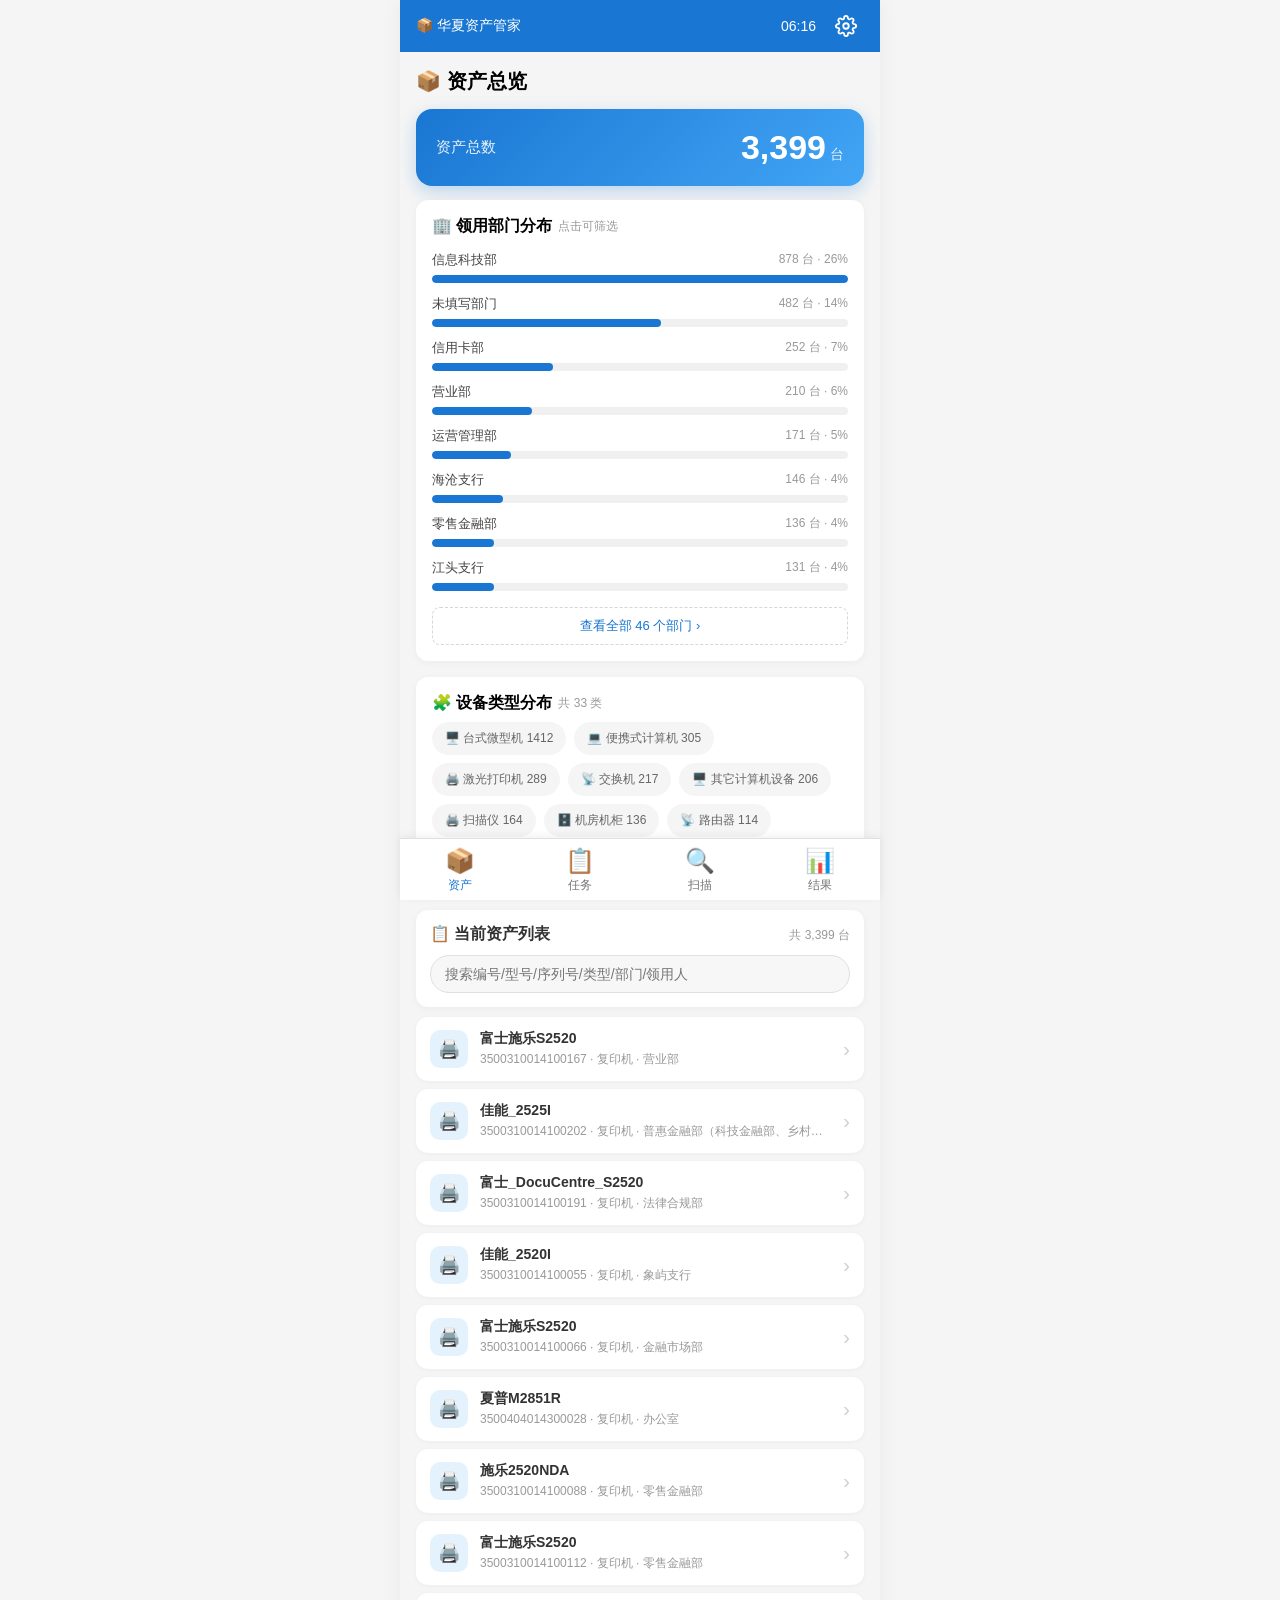
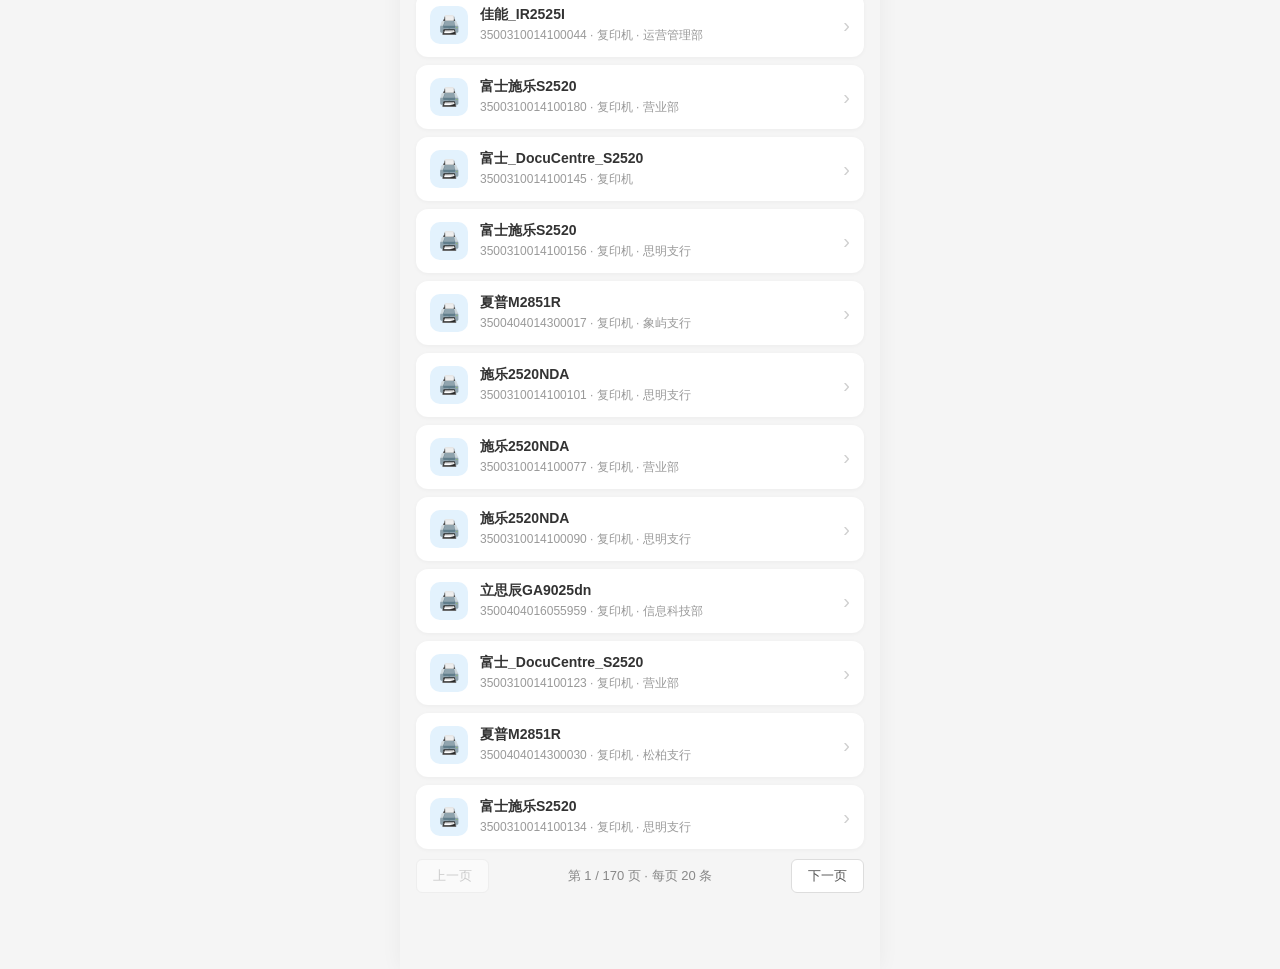
==== commit 73848448: "feat(asset): 新增资产总览 tab 与通用版独立包名 - 新增底部「资产」tab：全量台账总数/部门/类型分布、搜索、交叉筛选、20 条/页分页，冷启动默认进入 - 资产行支持编辑业务字段" ====
--- a/资产管理系统HTML界面.html
+++ b/资产管理系统HTML界面.html
@@ -179,25 +179,15 @@
         /* 扫描页面统计卡片行（横向滚动） */
         .stat-row {
             display: flex;
-            gap: 10px;
+            gap: 8px;
             margin-bottom: 16px;
-            overflow-x: auto;
-            -webkit-overflow-scrolling: touch;
-            padding-bottom: 8px;
-        }
-        .stat-row::-webkit-scrollbar {
-            height: 6px;
-        }
-        .stat-row::-webkit-scrollbar-thumb {
-            background: #ccc;
-            border-radius: 3px;
         }
         .stat-item {
-            flex: 0 0 auto;
-            min-width: 142px;
+            flex: 1;
+            min-width: 0;
             background: #fff;
             border-radius: 12px;
-            padding: 14px 16px;
+            padding: 12px 6px;
             box-shadow: 0 2px 8px rgba(0,0,0,0.04);
             text-align: center;
             cursor: pointer;
@@ -209,9 +199,10 @@
             box-shadow: 0 1px 4px rgba(0,0,0,0.08);
         }
         .stat-item .num {
-            font-size: 26px;
+            font-size: 21px;
             font-weight: 700;
             margin-top: 4px;
+            white-space: nowrap;
         }
         .stat-item .label {
             font-size: 12px;
@@ -320,6 +311,44 @@
             color: #888;
         }
 
+        /* 结果页：口径说明 + 状态筛选 */
+        .res-note {
+            background: #e3f2fd;
+            color: #1565c0;
+            border-radius: 10px;
+            padding: 10px 12px;
+            font-size: 12px;
+            line-height: 1.7;
+            margin-bottom: 12px;
+        }
+        .res-chips {
+            display: flex;
+            gap: 8px;
+            overflow-x: auto;
+            margin-bottom: 12px;
+            padding-bottom: 2px;
+            -webkit-overflow-scrolling: touch;
+        }
+        .res-chips::-webkit-scrollbar {
+            height: 0;
+        }
+        .res-chip {
+            flex: 0 0 auto;
+            padding: 7px 14px;
+            border-radius: 999px;
+            font-size: 13px;
+            background: #fff;
+            color: #666;
+            border: 1px solid #ececec;
+            cursor: pointer;
+            font-family: inherit;
+        }
+        .res-chip.active {
+            background: #1976d2;
+            color: #fff;
+            border-color: #1976d2;
+        }
+
         .asset-list {
             list-style: none;
         }
@@ -961,6 +990,370 @@
         }
         .dialog-btn.confirm:active {
             background: #1565c0;
+        }
+
+        /* ========== 资产总览页面 ========== */
+        .as-hero {
+            background: linear-gradient(135deg, #1976d2 0%, #42a5f5 100%);
+            border-radius: 16px;
+            padding: 20px;
+            color: #fff;
+            margin-bottom: 14px;
+            box-shadow: 0 6px 18px rgba(25,118,210,0.25);
+            display: flex;
+            align-items: center;
+            justify-content: space-between;
+        }
+        .as-hero .as-hero-label {
+            font-size: 15px;
+            font-weight: 500;
+            opacity: 0.9;
+        }
+        .as-hero .as-hero-num {
+            font-size: 34px;
+            font-weight: 700;
+            line-height: 1.1;
+        }
+        .as-hero .as-hero-num small {
+            font-size: 14px;
+            font-weight: 500;
+            opacity: 0.85;
+            margin-left: 4px;
+        }
+
+        .as-bar-row {
+            padding: 6px 0;
+            cursor: pointer;
+        }
+        .as-bar-row:active {
+            opacity: 0.7;
+        }
+        .as-bar-head {
+            display: flex;
+            justify-content: space-between;
+            font-size: 13px;
+            color: #444;
+            margin-bottom: 6px;
+        }
+        .as-bar-head .v {
+            font-size: 12px;
+            color: #999;
+        }
+        .as-bar-row.active .as-bar-head {
+            color: #1976d2;
+            font-weight: 600;
+        }
+        .as-bar-track {
+            height: 8px;
+            border-radius: 4px;
+            background: #f0f0f0;
+            overflow: hidden;
+        }
+        .as-bar-fill {
+            height: 100%;
+            border-radius: 4px;
+            background: #1976d2;
+            transition: width 0.4s;
+        }
+        .as-bar-row.active .as-bar-fill {
+            background: #1565c0;
+        }
+
+        .as-type-chips {
+            display: flex;
+            flex-wrap: wrap;
+            gap: 8px;
+        }
+        .as-type-chip {
+            padding: 7px 12px;
+            border-radius: 999px;
+            background: #f5f5f5;
+            color: #666;
+            font-size: 12px;
+            border: 1px solid transparent;
+            cursor: pointer;
+            font-family: inherit;
+        }
+        .as-type-chip.active {
+            background: #e3f2fd;
+            color: #1565c0;
+            border-color: #90caf9;
+            font-weight: 600;
+        }
+
+        .as-toolbar {
+            background: #fff;
+            border-radius: 12px;
+            padding: 14px;
+            margin-bottom: 10px;
+            box-shadow: 0 2px 8px rgba(0,0,0,0.04);
+        }
+        .as-toolbar-head {
+            display: flex;
+            justify-content: space-between;
+            align-items: baseline;
+            margin-bottom: 10px;
+        }
+        .as-toolbar-title {
+            font-size: 16px;
+            font-weight: 600;
+            color: #333;
+        }
+        .as-toolbar-count {
+            font-size: 12px;
+            color: #999;
+        }
+        .as-search {
+            width: 100%;
+            padding: 10px 14px;
+            border: 1px solid #e0e0e0;
+            border-radius: 999px;
+            font-size: 14px;
+            outline: none;
+            background: #f7f7f7;
+            color: #333;
+            -webkit-appearance: none;
+        }
+        .as-search:focus {
+            border-color: #1976d2;
+            background: #fff;
+        }
+        .as-active-filter {
+            display: flex;
+            flex-wrap: wrap;
+            align-items: center;
+            gap: 6px;
+            margin-top: 10px;
+            font-size: 12px;
+            color: #666;
+        }
+        .as-active-filter .as-filter-tag {
+            background: #e3f2fd;
+            color: #1565c0;
+            padding: 3px 4px 3px 8px;
+            border-radius: 6px;
+            display: inline-flex;
+            align-items: center;
+            gap: 4px;
+            line-height: 1.6;
+        }
+        .as-filter-tag .as-tag-x {
+            display: inline-flex;
+            align-items: center;
+            justify-content: center;
+            width: 14px;
+            height: 14px;
+            padding: 3px;
+            box-sizing: content-box;
+            margin: -3px -3px -3px 0;
+            border-radius: 50%;
+            background: rgba(21,101,192,0.14);
+            color: #1565c0;
+            cursor: pointer;
+            flex-shrink: 0;
+            -webkit-tap-highlight-color: transparent;
+            transition: background 0.15s;
+        }
+        .as-filter-tag .as-tag-x:active {
+            background: rgba(21,101,192,0.35);
+        }
+        .as-active-filter .as-filter-clear {
+            color: #1976d2;
+            cursor: pointer;
+            text-decoration: underline;
+        }
+
+        .as-asset-item {
+            display: flex;
+            align-items: center;
+            gap: 12px;
+            background: #fff;
+            border-radius: 12px;
+            padding: 13px 14px;
+            margin-bottom: 8px;
+            box-shadow: 0 1px 4px rgba(0,0,0,0.04);
+            cursor: pointer;
+        }
+        .as-asset-item:active {
+            background: #fafafa;
+        }
+        .as-asset-icon {
+            width: 38px;
+            height: 38px;
+            border-radius: 10px;
+            background: #e3f2fd;
+            display: flex;
+            align-items: center;
+            justify-content: center;
+            font-size: 18px;
+            flex-shrink: 0;
+        }
+        .as-asset-info {
+            flex: 1;
+            min-width: 0;
+        }
+        .as-asset-info .n {
+            font-size: 14px;
+            font-weight: 600;
+            color: #333;
+            white-space: nowrap;
+            overflow: hidden;
+            text-overflow: ellipsis;
+        }
+        .as-asset-info .m {
+            font-size: 12px;
+            color: #999;
+            margin-top: 3px;
+            white-space: nowrap;
+            overflow: hidden;
+            text-overflow: ellipsis;
+        }
+        .as-asset-arrow {
+            font-size: 20px;
+            color: #d0d0d0;
+            flex-shrink: 0;
+            line-height: 1;
+        }
+        .as-pager {
+            display: flex;
+            justify-content: space-between;
+            align-items: center;
+            margin-top: 10px;
+            font-size: 13px;
+            color: #888;
+        }
+        .as-pager button {
+            background: #fff;
+            border: 1px solid #ddd;
+            border-radius: 6px;
+            padding: 7px 16px;
+            font-size: 13px;
+            color: #555;
+            cursor: pointer;
+            font-family: inherit;
+        }
+        .as-pager button:active {
+            background: #f5f5f5;
+        }
+        .as-pager button:disabled {
+            color: #ccc;
+            border-color: #eee;
+            background: #fafafa;
+            cursor: not-allowed;
+        }
+        .as-pager button.primary:not(:disabled) {
+            background: #1976d2;
+            color: #fff;
+            border-color: #1976d2;
+        }
+        .as-empty {
+            text-align: center;
+            color: #999;
+            font-size: 14px;
+            padding: 36px 0;
+        }
+
+        /* 资产编辑弹窗 / 全部部门弹窗 */
+        .dialog-wide {
+            width: 380px;
+            max-height: 86vh;
+            display: flex;
+            flex-direction: column;
+        }
+        .dialog-wide .dialog-body {
+            overflow-y: auto;
+            -webkit-overflow-scrolling: touch;
+        }
+        .form-input.readonly {
+            background: #f6f6f6;
+            color: #999;
+        }
+        .as-edit-note {
+            font-size: 12px;
+            color: #999;
+            line-height: 1.6;
+            margin-top: -4px;
+        }
+        /* 修改资产：现场新增类型 / 部门时的内联输入 */
+        .as-new-field {
+            display: none;
+            margin-top: 8px;
+        }
+        .as-new-field.show {
+            display: block;
+        }
+        .as-new-field .form-input {
+            border-color: #90caf9;
+            background: #f5fbff;
+        }
+        .as-new-hint {
+            font-size: 12px;
+            color: #1976d2;
+            line-height: 1.5;
+            margin-top: 6px;
+        }
+        .dept-search {
+            width: 100%;
+            padding: 10px 12px;
+            border: 1px solid #ddd;
+            border-radius: 8px;
+            font-size: 14px;
+            outline: none;
+            color: #333;
+            margin-bottom: 10px;
+            font-family: inherit;
+        }
+        .dept-search:focus {
+            border-color: #1976d2;
+        }
+        .dept-list {
+            max-height: 44vh;
+            overflow-y: auto;
+            -webkit-overflow-scrolling: touch;
+        }
+        .dept-row {
+            display: flex;
+            align-items: center;
+            gap: 10px;
+            padding: 11px 8px;
+            border-bottom: 1px solid #f3f3f3;
+            cursor: pointer;
+        }
+        .dept-row:active {
+            background: #fafafa;
+        }
+        .dept-row.active {
+            background: #e3f2fd;
+        }
+        .dept-row .dn {
+            flex: 1;
+            min-width: 0;
+            font-size: 13px;
+            color: #333;
+            white-space: nowrap;
+            overflow: hidden;
+            text-overflow: ellipsis;
+        }
+        .dept-row .dv {
+            font-size: 12px;
+            color: #1976d2;
+            flex-shrink: 0;
+        }
+        .dept-more {
+            display: block;
+            width: 100%;
+            margin-top: 10px;
+            padding: 9px 0;
+            border: 1px dashed #d6d6d6;
+            border-radius: 8px;
+            background: #fff;
+            color: #1976d2;
+            font-size: 13px;
+            cursor: pointer;
+            font-family: inherit;
+        }
+        .dept-more:active {
+            background: #f5f9ff;
         }
     </style>
 </head>
@@ -1001,8 +1394,45 @@
 
     <!-- 主内容 -->
     <div class="content" id="mainContent">
+        <!-- ===== 资产总览页面（默认首页） ===== -->
+        <div class="page active" id="pageAsset">
+            <h2 style="font-size:20px; margin-bottom:14px;">📦 资产总览</h2>
+
+            <!-- 总览大卡 -->
+            <div class="as-hero" id="asHero"></div>
+
+            <!-- 部门分布 -->
+            <div class="card">
+                <h3>🏢 领用部门分布 <span id="asDeptHint" style="font-size:12px; color:#999; font-weight:400;">点击可筛选</span></h3>
+                <div id="asDeptBars"></div>
+            </div>
+
+            <!-- 设备类型分布 -->
+            <div class="card">
+                <h3>🧩 设备类型分布 <span id="asTypeCount" style="font-size:12px; color:#999; font-weight:400;"></span></h3>
+                <div class="as-type-chips" id="asTypeChips"></div>
+            </div>
+
+            <!-- 当前资产列表 -->
+            <div class="as-toolbar">
+                <div class="as-toolbar-head">
+                    <span class="as-toolbar-title">📋 当前资产列表</span>
+                    <span class="as-toolbar-count" id="asListCount">共 0 台</span>
+                </div>
+                <input type="search" class="as-search" id="asSearchInput" placeholder="搜索编号/型号/序列号/类型/部门/领用人" oninput="onAssetSearch(this.value)">
+                <div class="as-active-filter" id="asActiveFilter" style="display:none;"></div>
+            </div>
+
+            <div id="asAssetList"></div>
+            <div class="as-pager" id="asPager">
+                <button id="asPrevBtn" onclick="changeAssetPage(-1)">上一页</button>
+                <span id="asPageInfo">第 1 / 1 页</span>
+                <button id="asNextBtn" onclick="changeAssetPage(1)">下一页</button>
+            </div>
+        </div>
+
         <!-- ===== 盘点任务页面 ===== -->
-        <div class="page active" id="pageTask">
+        <div class="page" id="pageTask">
             <h2 style="font-size:20px; margin-bottom:16px;">📋 盘点任务</h2>
             <div class="task-summary-row">
                 <div class="task-summary-item">
@@ -1032,43 +1462,18 @@
         <!-- ===== 扫描页面 ===== -->
         <div class="page" id="pageScan">
             <h2 style="font-size:20px; margin-bottom:16px;">🔍 扫描管理</h2>
-            <div class="stat-row">
-                <div class="stat-item" onclick="goToResult('all')">
-                    <div class="label">在库设备</div>
-                    <div class="num" style="color:#2e7d32;">1,284</div>
-                    <div class="sub">+12 今日</div>
-                </div>
-                <div class="stat-item" onclick="goToResult('checked')">
-                    <div class="label">已盘点</div>
-                    <div class="num" style="color:#1565c0;">967</div>
-                    <div class="sub">75.3%</div>
-                </div>
-                <div class="stat-item" onclick="goToResult('missing')">
-                    <div class="label">异常</div>
-                    <div class="num" style="color:#c62828;">24</div>
-                    <div class="sub">需处理</div>
-                </div>
-                <div class="stat-item" onclick="goToResult('surplus')">
-                    <div class="label">盘盈</div>
-                    <div class="num" style="color:#ef6c00;">8</div>
-                    <div class="sub">待确认</div>
-                </div>
+            <div class="stat-row" id="scanStatRow"></div>
+
+            <div class="card">
+                <h3>📌 盘点覆盖情况</h3>
+                <p id="scanCoverText">—</p>
+                <div style="margin-top:8px; color:#1976d2; font-size:13px;" id="scanLastDate">⏱ 最后盘点：—</div>
             </div>
 
             <div class="card">
-                <h3>📌 已盘点设备</h3>
-                <p>已完成扫码盘点的设备清单，包含盘点人、时间及状态。</p>
-                <div style="margin-top:8px; color:#1976d2; font-size:13px;">⏱ 最后盘点：2026-06-10 17:30</div>
-            </div>
-
-            <div class="card">
-                <h3>📋 最近盘点结果</h3>
-                <p>正常设备 <strong>943</strong> 台，盘亏 <strong>18</strong> 台，盘盈 <strong>6</strong> 台。</p>
-                <div class="tag-group">
-                    <span class="tag tag-green">正常 943</span>
-                    <span class="tag tag-red">盘亏 18</span>
-                    <span class="tag tag-orange">盘盈 6</span>
-                </div>
+                <h3>📋 盘点结果概览</h3>
+                <div class="tag-group" id="scanResultTags"></div>
+                <p style="margin-top:8px; font-size:12px; color:#999;">盘亏按「应盘未盘」在任务结束后核算，本次会话尚未结束，故暂不产生盘亏数据。</p>
             </div>
 
             <button class="btn-secondary" onclick="alert('开始新一轮扫码盘点')">➕ 开始盘点</button>
@@ -1106,22 +1511,24 @@
                     <span class="value" id="assetId">-</span>
                 </div>
                 <div class="detail-item">
-                    <span class="label">设备名称</span>
-                    <span class="value" id="assetName">-</span>
+                    <span class="label">设备型号</span>
+                    <span class="value" id="assetModel">-</span>
                 </div>
                 <div class="detail-item">
-                    <span class="label">归口部门</span>
+                    <span class="label">领用部门</span>
                     <span class="value" id="assetDept">-</span>
-                </div>
-                <div class="detail-item">
-                    <span class="label">设备状态</span>
-                    <span class="value" id="assetStatus">-</span>
                 </div>
                 <button class="btn-primary" style="margin-top:12px;" onclick="confirmCheck()">✅ 确认盘点</button>
             </div>
 
             <!-- 盘点提示 -->
             <div class="tip-box" id="scanTip" style="display:none;"></div>
+
+            <!-- 台账外编号：登记盘盈 -->
+            <div id="surplusAction" style="display:none; margin-top:12px; background:#fff8ef; border:1px solid #ffe0b2; border-radius:12px; padding:12px;">
+                <div style="font-size:13px; color:#ef6c00; margin-bottom:8px;" id="surplusActionText">该编号不在资产台账中，可登记为盘盈</div>
+                <button class="btn-primary" style="margin-top:0;" onclick="registerSurplus()">📥 登记为盘盈</button>
+            </div>
 
             <!-- 盘点历史 -->
             <div class="scan-history">
@@ -1135,21 +1542,27 @@
 
         <!-- ===== 结果页面 ===== -->
         <div class="page" id="pageResult">
-            <h2 id="resultPageTitle" style="font-size:20px; margin-bottom:16px;">📊 盘点结果</h2>
-
-            <ul class="asset-list" id="assetList">
+            <h2 id="resultPageTitle" style="font-size:20px; margin-bottom:12px;">📊 盘点结果</h2>
+
+            <div class="res-note" id="resultNote"></div>
+
+            <div class="res-chips" id="resultChips"></div>
+
+            <div id="assetList">
                 <!-- 由JS动态生成 -->
-            </ul>
-            
-            <button class="btn-export" onclick="exportResults()">📤 导出结果</button>
-
-            <div class="pagination">
-                <span>共 1,512 条，显示 1-6</span>
-                <div>
-                    <button onclick="alert('上一页')">上一页</button>
-                    <button class="primary" onclick="alert('下一页')" style="margin-left:8px;">下一页</button>
+            </div>
+
+            <div id="resultEmpty" style="display:none; text-align:center; color:#999; padding:40px 0; font-size:14px;"></div>
+
+            <div class="as-pager" id="resultPager" style="display:none;">
+                <span id="resultPageInfo"></span>
+                <div style="display:flex; gap:8px;">
+                    <button id="resultPrevBtn" onclick="changeResultPage(-1)">上一页</button>
+                    <button id="resultNextBtn" class="primary" onclick="changeResultPage(1)">下一页</button>
                 </div>
             </div>
+
+            <button class="btn-export" onclick="exportResults()" style="margin-top:14px;">📤 导出结果</button>
         </div>
     </div>
 
@@ -1226,7 +1639,7 @@
                 </div>
                 <button class="btn-primary" onclick="startImport()" style="margin-top:12px;">开始导入</button>
                 <div class="tip-box" style="margin-top:12px;">
-                    请确保Excel中包含「设备名称」「设备类型」「归口部门」「序列号」「固资编号」等列。
+                    请确保Excel中包含「设备类型」「设备型号」「序列号」「固资编号」「领用部门」「领用人」「盘点日期」等列。
                 </div>
             </div>
         </div>
@@ -1253,12 +1666,6 @@
                     <label>领用部门（可选）</label>
                     <select class="form-select" id="newTaskDept" onchange="previewDeptAssets()">
                         <option value="">不限制（全部资产）</option>
-                        <option value="研发部">研发部</option>
-                        <option value="行政部">行政部</option>
-                        <option value="IT部">IT部</option>
-                        <option value="市场部">市场部</option>
-                        <option value="财务部">财务部</option>
-                        <option value="机房">机房</option>
                     </select>
                     <div id="deptAssetPreview" style="font-size:12px; color:#888; margin-top:6px;"></div>
                 </div>
@@ -1274,9 +1681,141 @@
         </div>
     </div>
 
+    <!-- 资产详情弹窗 -->
+    <div class="dialog-overlay" id="assetDetailOverlay" onclick="closeAssetDetail()">
+        <div class="dialog" onclick="event.stopPropagation()">
+            <div class="dialog-header">
+                <h3>资产详情</h3>
+                <button class="dialog-close" onclick="closeAssetDetail()">
+                    <svg width="20" height="20" viewBox="0 0 24 24" fill="none" stroke="currentColor" stroke-width="2">
+                        <line x1="18" y1="6" x2="6" y2="18"/>
+                        <line x1="6" y1="6" x2="18" y2="18"/>
+                    </svg>
+                </button>
+            </div>
+            <div class="dialog-body" style="padding:6px 20px 0;">
+                <div class="asset-detail" style="box-shadow:none; padding:0; margin:0;">
+                    <div class="detail-item">
+                        <span class="label">固资编号</span>
+                        <span class="value" id="asDetailId">-</span>
+                    </div>
+                    <div class="detail-item">
+                        <span class="label">设备类型</span>
+                        <span class="value" id="asDetailType">-</span>
+                    </div>
+                    <div class="detail-item">
+                        <span class="label">设备型号</span>
+                        <span class="value" id="asDetailModel">-</span>
+                    </div>
+                    <div class="detail-item">
+                        <span class="label">序列号</span>
+                        <span class="value" id="asDetailSn">-</span>
+                    </div>
+                    <div class="detail-item">
+                        <span class="label">领用部门</span>
+                        <span class="value" id="asDetailDept">-</span>
+                    </div>
+                    <div class="detail-item">
+                        <span class="label">领用人</span>
+                        <span class="value" id="asDetailOwner">-</span>
+                    </div>
+                    <div class="detail-item">
+                        <span class="label">盘点日期</span>
+                        <span class="value" id="asDetailDate">-</span>
+                    </div>
+                </div>
+                <div id="asDetailUpdated" style="display:none; font-size:12px; color:#999; margin-top:10px;">最近修改：—</div>
+            </div>
+            <div class="dialog-footer">
+                <button class="dialog-btn cancel" onclick="closeAssetDetail()">关闭</button>
+                <button class="dialog-btn confirm" onclick="editCurrentAsset()">✏️ 修改</button>
+            </div>
+        </div>
+    </div>
+
+    <!-- 修改资产弹窗 -->
+    <div class="dialog-overlay" id="assetEditOverlay" onclick="closeAssetEdit()">
+        <div class="dialog dialog-wide" onclick="event.stopPropagation()">
+            <div class="dialog-header">
+                <h3>修改资产</h3>
+                <button class="dialog-close" onclick="closeAssetEdit()">
+                    <svg width="20" height="20" viewBox="0 0 24 24" fill="none" stroke="currentColor" stroke-width="2">
+                        <line x1="18" y1="6" x2="6" y2="18"/>
+                        <line x1="6" y1="6" x2="18" y2="18"/>
+                    </svg>
+                </button>
+            </div>
+            <div class="dialog-body" style="padding:18px 20px;">
+                <div class="form-group">
+                    <label>固资编号</label>
+                    <input class="form-input readonly" id="editAssetId" readonly>
+                </div>
+                <div class="form-group">
+                    <label>设备类型</label>
+                    <select class="form-select" id="editAssetType" onchange="toggleNewField('type')"></select>
+                    <div class="as-new-field" id="editAssetTypeNewWrap">
+                        <input class="form-input" id="editAssetTypeNew" placeholder="请输入新的设备类型名称" maxlength="20">
+                        <div class="as-new-hint">新增类型会写入台账，并出现在「设备类型分布」中</div>
+                    </div>
+                </div>
+                <div class="form-group">
+                    <label>设备型号</label>
+                    <input class="form-input" id="editAssetModel" placeholder="请输入设备型号">
+                </div>
+                <div class="form-group">
+                    <label>序列号</label>
+                    <input class="form-input" id="editAssetSn" placeholder="无序列号可留空">
+                </div>
+                <div class="form-group">
+                    <label>领用部门</label>
+                    <select class="form-select" id="editAssetDept" onchange="toggleNewField('dept')"></select>
+                    <div class="as-new-field" id="editAssetDeptNewWrap">
+                        <input class="form-input" id="editAssetDeptNew" placeholder="请输入新的领用部门名称" maxlength="30">
+                        <div class="as-new-hint">新增部门会写入台账，并出现在「领用部门分布」中</div>
+                    </div>
+                </div>
+                <div class="form-group" style="margin-bottom:8px;">
+                    <label>领用人</label>
+                    <input class="form-input" id="editAssetOwner" placeholder="无领用人可留空">
+                </div>
+                <div class="as-edit-note">固资编号为唯一标识、盘点日期由盘点动作写入，均不在此处修改。设备类型与领用部门可下拉选已有值，也可选「＋ 新增」现场录入新值。</div>
+            </div>
+            <div class="dialog-footer">
+                <button class="dialog-btn cancel" onclick="closeAssetEdit()">取消</button>
+                <button class="dialog-btn confirm" onclick="saveAssetEdit()">保存修改</button>
+            </div>
+        </div>
+    </div>
+
+    <!-- 全部领用部门弹窗 -->
+    <div class="dialog-overlay" id="deptDialogOverlay" onclick="closeDeptDialog()">
+        <div class="dialog dialog-wide" onclick="event.stopPropagation()">
+            <div class="dialog-header">
+                <h3>全部领用部门</h3>
+                <button class="dialog-close" onclick="closeDeptDialog()">
+                    <svg width="20" height="20" viewBox="0 0 24 24" fill="none" stroke="currentColor" stroke-width="2">
+                        <line x1="18" y1="6" x2="6" y2="18"/>
+                        <line x1="6" y1="6" x2="18" y2="18"/>
+                    </svg>
+                </button>
+            </div>
+            <div class="dialog-body" style="padding:16px 20px;">
+                <input type="search" class="dept-search" id="deptSearchInput" placeholder="搜索部门名称" oninput="renderDeptDialog(this.value)">
+                <div class="dept-list" id="deptDialogList"></div>
+            </div>
+            <div class="dialog-footer">
+                <button class="dialog-btn cancel" onclick="closeDeptDialog()">关闭</button>
+            </div>
+        </div>
+    </div>
+
     <!-- 底部导航 -->
     <div class="bottom-nav">
-        <button class="nav-item active" data-page="task">
+        <button class="nav-item active" data-page="asset">
+            <span class="icon">📦</span>
+            <span>资产</span>
+        </button>
+        <button class="nav-item" data-page="task">
             <span class="icon">📋</span>
             <span>任务</span>
         </button>
@@ -1299,6 +1838,7 @@
         // 底部导航切换
         const navItems = document.querySelectorAll('.nav-item');
         const pages = {
+            asset: document.getElementById('pageAsset'),
             task: document.getElementById('pageTask'),
             scan: document.getElementById('pageScan'),
             result: document.getElementById('pageResult'),
@@ -1315,6 +1855,9 @@
                 const page = this.dataset.page;
                 Object.values(pages).forEach(p => p.classList.remove('active'));
                 if (pages[page]) pages[page].classList.add('active');
+                // 资产页每次进入都刷新（导入后统计需要同步）
+                if (page === 'asset') renderAssetPage();
+                document.getElementById('mainContent').scrollTop = 0;
             });
         });
 
@@ -1347,21 +1890,35 @@
                 showToast('请先选择要导入的文件');
                 return;
             }
-            // 模拟导入：解析文件后追加到 assetDatabase
+            // 模拟导入：解析文件后追加到 assetDatabase（字段与真实导入模板一致）
             const importedCount = Math.floor(Math.random() * 50) + 30;
-            const depts = ['研发部', '行政部', 'IT部', '市场部', '财务部', '机房'];
-            const deviceTypes = ['台式电脑', '笔记本', '打印机', '服务器', '显示器', '交换机'];
+            const depts = ['信息科技部', '信用卡部', '营业部', '运营管理部', '零售金融部', '办公室'];
+            const deviceTypes = [
+                { type: '台式微型机', model: '联想_启天M428' },
+                { type: '便携式计算机', model: 'ThinkPad_T14' },
+                { type: '激光打印机', model: 'HP_LaserJet_Pro_M403dn' },
+                { type: 'PC服务器', model: '戴尔_PowerEdge_R750' },
+                { type: '交换终端', model: '华为_S5720' },
+                { type: '显示终端', model: '戴尔_P2422H' }
+            ];
+            const today = new Date().toISOString().slice(0, 10);
             for (let i = 0; i < importedCount; i++) {
                 const dept = depts[Math.floor(Math.random() * depts.length)];
+                const device = deviceTypes[Math.floor(Math.random() * deviceTypes.length)];
                 assetDatabase.push({
-                    id: `ZC-2026-${String(assetDatabase.length + 1).padStart(3, '0')}`,
-                    name: deviceTypes[Math.floor(Math.random() * deviceTypes.length)] + ` #${Math.floor(Math.random() * 999)}`,
+                    id: `35${String(Date.now()).slice(-12)}${String(i).padStart(2, '0')}`,
+                    type: device.type,
+                    model: device.model,
+                    sn: String(Math.floor(Math.random() * 900000) + 100000),
                     dept: dept,
-                    status: '在库'
+                    owner: '',
+                    date: today
                 });
             }
             showToast(`导入成功！共导入 ${importedCount} 条资产数据`);
             closeImportDialog();
+            // 同步刷新资产总览（列表按当前筛选条件重新渲染）
+            renderAssetPage();
         }
 
         // ========== 齿轮下拉菜单逻辑 ==========
@@ -1395,11 +1952,11 @@
 
         // ========== 盘点任务逻辑 ==========
         const taskData = [
-            { id: 1, name: '研发部 Q3 盘点', dept: '研发部', total: 186, checked: 142, status: 'active', date: '2026-07-01' },
-            { id: 2, name: '行政部资产清查', dept: '行政部', total: 95, checked: 30, status: 'active', date: '2026-07-03' },
-            { id: 3, name: 'IT机房设备盘点', dept: 'IT部', total: 210, checked: 210, status: 'done', date: '2026-06-15' },
-            { id: 4, name: '市场部固定资产', dept: '市场部', total: 64, checked: 64, status: 'done', date: '2026-06-20' },
-            { id: 5, name: '财务部设备盘点', dept: '财务部', total: 48, checked: 48, status: 'done', date: '2026-06-25' }
+            { id: 1, name: '信息科技部 Q3 盘点', dept: '信息科技部', total: 878, checked: 642, status: 'active', date: '2026-07-01' },
+            { id: 2, name: '信用卡部资产清查', dept: '信用卡部', total: 252, checked: 88, status: 'active', date: '2026-07-03' },
+            { id: 3, name: '营业部设备盘点', dept: '营业部', total: 210, checked: 210, status: 'done', date: '2026-06-15' },
+            { id: 4, name: '运营管理部固定资产', dept: '运营管理部', total: 171, checked: 171, status: 'done', date: '2026-06-20' },
+            { id: 5, name: '海沧支行设备盘点', dept: '海沧支行', total: 146, checked: 146, status: 'done', date: '2026-06-25' }
         ];
         let nextTaskId = 6;
 
@@ -1550,11 +2107,28 @@
         }
 
         function openCreateTaskDialog() {
+            populateDeptOptions();
             document.getElementById('newTaskName').value = '';
             document.getElementById('newTaskDept').value = '';
             document.getElementById('newTaskNote').value = '';
             document.getElementById('deptAssetPreview').textContent = '';
             document.getElementById('createTaskDialogOverlay').classList.add('show');
+        }
+
+        // 按已导入资产动态生成领用部门选项
+        function populateDeptOptions() {
+            const sel = document.getElementById('newTaskDept');
+            const counts = {};
+            assetDatabase.forEach(a => {
+                if (!a.dept) return;
+                counts[a.dept] = (counts[a.dept] || 0) + 1;
+            });
+            const list = Object.keys(counts)
+                .map(d => ({ d: d, n: counts[d] }))
+                .sort((a, b) => b.n - a.n);
+            sel.innerHTML = '<option value="">不限制（全部资产）</option>' + list.map(x =>
+                `<option value="${x.d.replace(/"/g, '&quot;')}">${x.d}（${x.n} 台）</option>`
+            ).join('');
         }
 
         function previewDeptAssets() {
@@ -1620,28 +2194,3428 @@
         
         // 数据重置功能
         function resetScanData() {
-            if (confirm('确定要重置所有盘点数据吗？此操作将清空已盘点记录，但不会删除原始资产数据。')) {
-                alert('数据重置中...\n已盘点设备数量已清零。\n统计信息已更新。');
-                document.querySelector('#pageScan .stat-item:nth-child(2) .num').textContent = '0';
-                document.querySelector('#pageScan .stat-item:nth-child(2) .sub').textContent = '0%';
-                document.querySelector('#pageScan .stat-item:nth-child(3) .num').textContent = '0';
-                document.getElementById('historyList').innerHTML = '';
+            if (confirm('确定要重置本次盘点记录吗？将清空本次会话的扫码记录与盘盈登记，不会删除原始资产台账。')) {
+                checkHistory = [];
+                surplusAssets = [];
+                renderHistory();
+                renderScanStats();
+                renderResultList();
+                showToast('已重置本次盘点记录');
             }
         }
-        
+
         // 结果导出功能
         function exportResults() {
-            alert('正在导出盘点结果...\n生成Excel文件中...\n文件包含全部设备、已盘、盘亏、盘盈信息。');
-        }
-
-        // 模拟资产数据库（对接导入页数据）
+            const s = getCheckSummary();
+            alert('正在导出盘点结果...\n生成Excel文件中...\n\n'
+                + '应盘 ' + s.total + ' 台\n'
+                + '已盘点 ' + s.checked + ' 台（其中本次新盘 ' + s.sessionNew + ' 台）\n'
+                + '未盘点 ' + s.unchecked + ' 台\n'
+                + '盘盈 ' + s.surplus + ' 条');
+        }
+
+        // 资产数据库：直接取自《（全）华夏资产导入测试.xlsx》（3399 条 / 8 列）
+        // 字段对应：id=固资编号 type=设备类型 model=设备型号 sn=序列号 dept=领用部门 owner=领用人 date=盘点日期
         const assetDatabase = [
-            { id: 'ZC-2024-001', name: 'ThinkPad X1 Carbon', dept: '研发部', status: '在库' },
-            { id: 'ZC-2024-002', name: 'HP 激光打印机', dept: '行政部', status: '在库' },
-            { id: 'ZC-2024-003', name: '戴尔 PowerEdge 服务器', dept: 'IT部', status: '维修中' },
-            { id: 'ZC-2024-004', name: '会议平板 MAXHUB', dept: '市场部', status: '在库' },
-            { id: 'ZC-2024-005', name: '人体工学椅', dept: '财务部', status: '在库' },
-            { id: 'ZC-2024-006', name: 'UPS 不间断电源', dept: '机房', status: '待报废' }
+            { id: '3500310014100167', type: '复印机', model: '富士施乐S2520', sn: '372843', dept: '营业部', owner: '李小明', date: '2019-11-26' },
+            { id: '3500310014100202', type: '复印机', model: '佳能_2525I', sn: '21RNK52283', dept: '普惠金融部（科技金融部、乡村振兴办公室）', owner: '叶出头', date: '2019-11-26' },
+            { id: '3500310014100191', type: '复印机', model: '富士_DocuCentre_S2520', sn: '372845', dept: '法律合规部', owner: '苏海航', date: '' },
+            { id: '3500310014100055', type: '复印机', model: '佳能_2520I', sn: 'CN8563145', dept: '象屿支行', owner: '黄薇', date: '' },
+            { id: '3500310014100066', type: '复印机', model: '富士施乐S2520', sn: '366208', dept: '金融市场部', owner: '张双益', date: '' },
+            { id: '3500404014300028', type: '复印机', model: '夏普M2851R', sn: '15051794', dept: '办公室', owner: '黄建法', date: '' },
+            { id: '3500310014100088', type: '复印机', model: '施乐2520NDA', sn: '366292', dept: '零售金融部', owner: '陈翔', date: '' },
+            { id: '3500310014100112', type: '复印机', model: '富士施乐S2520', sn: '369519', dept: '零售金融部', owner: '洪火炬', date: '' },
+            { id: '3500310014100044', type: '复印机', model: '佳能_IR2525I', sn: '21RNK54136', dept: '运营管理部', owner: '曹阿珍', date: '' },
+            { id: '3500310014100180', type: '复印机', model: '富士施乐S2520', sn: '372841', dept: '营业部', owner: '李小明', date: '2019-11-26' },
+            { id: '3500310014100145', type: '复印机', model: '富士_DocuCentre_S2520', sn: '374611', dept: '', owner: '', date: '' },
+            { id: '3500310014100156', type: '复印机', model: '富士施乐S2520', sn: '362634', dept: '思明支行', owner: '李小明', date: '' },
+            { id: '3500404014300017', type: '复印机', model: '夏普M2851R', sn: '15064375', dept: '象屿支行', owner: '吴胜', date: '' },
+            { id: '3500310014100101', type: '复印机', model: '施乐2520NDA', sn: '366206', dept: '思明支行', owner: '陈亚云', date: '' },
+            { id: '3500310014100077', type: '复印机', model: '施乐2520NDA', sn: '366205', dept: '营业部', owner: '张淑芳', date: '' },
+            { id: '3500310014100090', type: '复印机', model: '施乐2520NDA', sn: '366050', dept: '思明支行', owner: '陈亚云', date: '2019-11-26' },
+            { id: '3500404016055959', type: '复印机', model: '立思辰GA9025dn', sn: 'AA05002522B00046', dept: '信息科技部', owner: '林万里', date: '' },
+            { id: '3500310014100123', type: '复印机', model: '富士_DocuCentre_S2520', sn: '369504', dept: '营业部', owner: '邱鼎铭', date: '2019-11-26' },
+            { id: '3500404014300030', type: '复印机', model: '夏普M2851R', sn: '15052624', dept: '松柏支行', owner: '郭佳', date: '' },
+            { id: '3500310014100134', type: '复印机', model: '富士施乐S2520', sn: '367850', dept: '思明支行', owner: '李志桥', date: '' },
+            { id: '3500404014300041', type: '复印机', model: '夏普M2851R', sn: '15050484', dept: '江头支行', owner: '辜志铭', date: '' },
+            { id: '3500310014100178', type: '复印机', model: '富士施乐S2520', sn: '373238', dept: '信息科技部', owner: '叶出头', date: '' },
+            { id: '3500310014100033', type: '复印机', model: 'HP_LaserJet_M1005MFP', sn: 'CNAXG4C6XS', dept: '信用卡部', owner: '郑雪娟', date: '2019-11-26' },
+            { id: '3500309014100054', type: 'UPS', model: '科华_KR2000L/2H', sn: '50C110100249G5300038', dept: '信息科技部', owner: '', date: '' },
+            { id: '3500309014100021', type: 'UPS', model: '山特_C2KS/2H', sn: 'ST15078348', dept: '信息科技部', owner: '', date: '' },
+            { id: '3500309014100111', type: 'UPS', model: '科华K2000L/2H', sn: '69706', dept: '信息科技部', owner: '', date: '' },
+            { id: '3500309014100122', type: 'UPS', model: '科华K2000L/2H', sn: '69708', dept: '信息科技部', owner: '', date: '' },
+            { id: '3500309014100166', type: 'UPS', model: '科华K2000L/2H', sn: '50C110100249G5300017', dept: '信息科技部', owner: '', date: '' },
+            { id: '3500309014100177', type: 'UPS', model: '科华K2000L/2H', sn: '50C110100249G5300018', dept: '信息科技部', owner: '', date: '' },
+            { id: '3500309014100188', type: 'UPS', model: '科华K2000L/2H', sn: '50C110100249G5300019', dept: '信息科技部', owner: '', date: '' },
+            { id: '3500309014100010', type: 'UPS', model: '山特_C2KS/2H', sn: 'ST15078342', dept: '信息科技部', owner: '', date: '' },
+            { id: '3500309017627783', type: 'UPS', model: '6-FML-100 (32节)+2电池柜', sn: 'TAZH-UPS-001', dept: '信息科技部', owner: '林万里', date: '' },
+            { id: '3500309017627792', type: 'UPS', model: '科士达YDC3320', sn: 'TAZH-UPS-002', dept: '信息科技部', owner: '林万里', date: '' },
+            { id: '3500309014100087', type: 'UPS', model: '科华_KR2000L/2H', sn: '500110100249G3300018', dept: '信息科技部', owner: '', date: '' },
+            { id: '3500309014100076', type: 'UPS', model: '科华_KR2000L/2H', sn: '500110100249G3300014', dept: '信息科技部', owner: '', date: '' },
+            { id: '3500309014100043', type: 'UPS', model: '科华_KR2000L/2H', sn: '50C110100249G5300040', dept: '信息科技部', owner: '', date: '' },
+            { id: '3500309019310435', type: 'UPS', model: '科士达6-FML-100（32节电池）', sn: 'HJZH-UPSDC-001', dept: '信息科技部', owner: '林万里', date: '' },
+            { id: '3500309016607072', type: 'UPS', model: '科士达 YDC3320', sn: '310028571D7087500013', dept: '信息科技部', owner: '林万里', date: '' },
+            { id: '3500309010000100', type: 'UPS', model: '冠军_40KUPS', sn: '3640107781009110000', dept: '信息科技部', owner: '', date: '' },
+            { id: '3500309010000115', type: 'UPS', model: '冠军_40KUPS', sn: '3', dept: '信息科技部', owner: '', date: '' },
+            { id: '3500309014100098', type: 'UPS', model: '科华_KR2000L', sn: '50C110100249G5300049', dept: '信息科技部', owner: '徐益萍', date: '' },
+            { id: '35003090110722819', type: 'UPS', model: '科士达6-FML-100（32节电池）', sn: 'XMFH20260411DC1', dept: '信息科技部', owner: '林万里', date: '' },
+            { id: '3500309018968050', type: 'UPS', model: '科士达6-FML-100（32节电池）', sn: 'XMFH20250428DC1', dept: '信息科技部', owner: '林万里', date: '' },
+            { id: '3500309014100313', type: 'UPS', model: '科华_UPSFR-UK3115', sn: 'L6400034', dept: '思明支行', owner: '周慧', date: '' },
+            { id: '3500309019310427', type: 'UPS', model: '科士达YDC3320', sn: 'HJZH-UPS-001', dept: '信息科技部', owner: '林万里', date: '' },
+            { id: '3500309010000010', type: 'UPS', model: '山特_C2KS/1H', sn: '110924-61600023', dept: '信息科技部', owner: '', date: '' },
+            { id: '3500309014100212', type: 'UPS', model: '艾默生_80KVA', sn: '2101201612216C210001', dept: '信息科技部', owner: '洪火炬', date: '' },
+            { id: '3500309018968015', type: 'UPS', model: '科士达6-FML-100（32节电池）', sn: 'XMFH20250428DC4', dept: '信息科技部', owner: '林万里', date: '' },
+            { id: '3500309018968049', type: 'UPS', model: '科士达6-FML-100（32节电池）', sn: 'XMFH20250428DC3', dept: '信息科技部', owner: '林万里', date: '' },
+            { id: '3500309018968038', type: 'UPS', model: '科士达6-FML-100（32节电池）', sn: 'XMFH20250428DC2', dept: '信息科技部', owner: '林万里', date: '' },
+            { id: '3500309016130046', type: 'UPS', model: '科华_KR3315-J', sn: 'SBZH-UPS-001', dept: '信息科技部', owner: '林万里', date: '' },
+            { id: '3500309014100190', type: 'UPS', model: '艾默生_NXR-40KVA', sn: '2101201612216C010001', dept: '信息科技部', owner: '洪火炬', date: '' },
+            { id: '3500309016121056', type: 'UPS', model: '科华_KR3315-J', sn: 'XAZH-UPS-002', dept: '信息科技部', owner: '林万里', date: '' },
+            { id: '3500309014100201', type: 'UPS', model: '艾默生_NXR-40KVA', sn: '2101201612216C010013', dept: '信息科技部', owner: '洪火炬', date: '' },
+            { id: '3500309014100234', type: 'UPS', model: '艾默生_80KVA', sn: '2101201612216C210003', dept: '信息科技部', owner: '洪火炬', date: '' },
+            { id: '3500309014100256', type: 'UPS', model: '科华 KR2000', sn: '50B110117576HB200040', dept: '零售金融部', owner: '', date: '' },
+            { id: '3500309016121045', type: 'UPS', model: '双登电池32节_100AH12V', sn: 'XAZH-UPS-001', dept: '信息科技部', owner: '林万里', date: '' },
+            { id: '3500309014100223', type: 'UPS', model: '艾默生_80KVA', sn: '2101201612216C210002', dept: '信息科技部', owner: '洪火炬', date: '' },
+            { id: '3500309014100245', type: 'UPS', model: '艾默生_80KVA', sn: '2101201612216C210004', dept: '信息科技部', owner: '洪火炬', date: '' },
+            { id: '3500309014100100', type: 'UPS', model: '科华K2000L/2H', sn: '69705', dept: '信息科技部', owner: '', date: '' },
+            { id: '3500309018968023', type: 'UPS', model: '科士达6-FML-100（32节电池）', sn: 'XMFH20250428DC5', dept: '信息科技部', owner: '林万里', date: '' },
+            { id: '3500309014100155', type: 'UPS', model: '科华K2000L/2H', sn: '50C110100249G5300004', dept: '信息科技部', owner: '', date: '' },
+            { id: '3500309010000040', type: 'UPS', model: '山特_C2KS/2H', sn: '111018-26830064', dept: '信息科技部', owner: '', date: '' },
+            { id: '3500309014100302', type: 'UPS', model: '沈阳松下LC-P12100ST（32节电池）', sn: 'XMFH20200909DC2', dept: '信息科技部', owner: '林万里', date: '' },
+            { id: '3500309014100335', type: 'UPS', model: '科华_UPSFR-UK3115', sn: 'L6400033', dept: '海沧支行', owner: '蔡晗霏', date: '' },
+            { id: '3500309014100280', type: 'UPS', model: '沈阳松下LC-P12100ST（32节电池）', sn: 'XMFH20200909DC4', dept: '信息科技部', owner: '林万里', date: '' },
+            { id: '3500309014100346', type: 'UPS', model: '科华_UPSFR-UK3115', sn: 'KH2021', dept: '', owner: '', date: '' },
+            { id: '3500309014100291', type: 'UPS', model: '沈阳松下LC-P12100ST（32节电池）', sn: 'XMFH20200909DC3', dept: '信息科技部', owner: '林万里', date: '' },
+            { id: '3500309014100278', type: 'UPS', model: '沈阳松下LC-P12100ST（32节电池）', sn: 'XMFH20200909DC1', dept: '信息科技部', owner: '林万里', date: '' },
+            { id: '3500309010000148', type: 'UPS', model: '山特_15KS/8H', sn: '2', dept: '信息科技部', owner: '', date: '' },
+            { id: '3500309010000020', type: 'UPS', model: '山特_C2KS/2H', sn: '111018-26830040', dept: '信息科技部', owner: '', date: '' },
+            { id: '3500309014100267', type: 'UPS', model: '科华 KR2000', sn: '50B110117576HB200001', dept: '信息科技部', owner: '徐益萍', date: '' },
+            { id: '3500309010000060', type: 'UPS', model: '山特_C2KS/2H', sn: '111124-34110012', dept: '信息科技部', owner: '', date: '' },
+            { id: '3500309010000080', type: 'UPS', model: '山特_C2KS', sn: '110929-68880017', dept: '信息科技部', owner: '徐益萍', date: '' },
+            { id: '3500309010000070', type: 'UPS', model: '山特_C2KS/2H', sn: '111128-74850039', dept: '信息科技部', owner: '', date: '' },
+            { id: '3500309010000150', type: 'UPS', model: '山特_C2KS/2H', sn: '3500309010000150', dept: '信息科技部', owner: '徐益萍', date: '' },
+            { id: '3500309014100032', type: 'UPS', model: '台诺_TM3315/4H', sn: 'KMC1254872', dept: '', owner: '', date: '' },
+            { id: '3500309014100324', type: 'UPS', model: '科华_UPSFR-UK3115', sn: 'L6400036', dept: '江头支行', owner: '曾思斌', date: '' },
+            { id: '3500309010000036', type: 'UPS', model: '山特_C2KS/2H', sn: '111018-26830058', dept: '信息科技部', owner: '', date: '' },
+            { id: '3500309014100133', type: 'UPS', model: '科华K2000L/2H', sn: '50C110100249G5300012', dept: '', owner: '', date: '' },
+            { id: '3500309014100144', type: 'UPS', model: '科华K2000L/2H', sn: '50C110100249G5300014', dept: '', owner: '', date: '' },
+            { id: '3500309014100065', type: 'UPS', model: '科华_KR2000L/2H', sn: '50C110100249G5300048', dept: '信息科技部', owner: '', date: '' },
+            { id: '3500309074100163', type: '其它计算机设备', model: '长城MT300便携式发卡机', sn: 'changcheng0004', dept: '江头支行', owner: '黄惠玲', date: '' },
+            { id: '3500309074100883', type: '其它计算机设备', model: 'MR7K2CH/A', sn: 'F9FWN10DJF8N', dept: '江头支行', owner: '黄惠玲', date: '' },
+            { id: '3500309074100466', type: '其它计算机设备', model: '机房动力及环境集中监控系统', sn: '201701021015', dept: '信息科技部', owner: '洪火炬', date: '' },
+            { id: '3500309074100692', type: '其它计算机设备', model: '配电柜', sn: '201702120016', dept: '信息科技部', owner: '洪火炬', date: '' },
+            { id: '3500309074101772', type: '其它计算机设备', model: '专用数据分析工作站', sn: 'DYZC0001', dept: '信息科技部', owner: '何杰', date: '' },
+            { id: '3500309074101546', type: '其它计算机设备', model: 'win7版本', sn: '18975', dept: '', owner: '', date: '' },
+            { id: '3500309074100714', type: '其它计算机设备', model: '智能读卡器异形口iFDI', sn: 'NCRIFDI2017001', dept: '', owner: '', date: '' },
+            { id: '3500309074101535', type: '其它计算机设备', model: 'win7版本', sn: '170772', dept: '', owner: '', date: '' },
+            { id: '3500309074100490', type: '其它计算机设备', model: '监控系统', sn: '201701021018', dept: '信息科技部', owner: '洪火炬', date: '' },
+            { id: '3500309074100488', type: '其它计算机设备', model: '监控系统', sn: '201701021017', dept: '信息科技部', owner: '洪火炬', date: '' },
+            { id: '3500309074100455', type: '其它计算机设备', model: '监控台', sn: '201703051004', dept: '信息科技部', owner: '洪火炬', date: '' },
+            { id: '3500309074100444', type: '其它计算机设备', model: '监控台', sn: '201703051003', dept: '信息科技部', owner: '洪火炬', date: '' },
+            { id: '3500309074100400', type: '其它计算机设备', model: '机房动力及环境集中监控系统', sn: '201701021013', dept: '信息科技部', owner: '洪火炬', date: '' },
+            { id: '3500309074100398', type: '其它计算机设备', model: '机房动力及环境集中监控系统', sn: '201701021012', dept: '信息科技部', owner: '洪火炬', date: '' },
+            { id: '3500309074100354', type: '其它计算机设备', model: '机房动力及环境集中监控系统', sn: '201701021008', dept: '信息科技部', owner: '洪火炬', date: '' },
+            { id: '3500309074100321', type: '其它计算机设备', model: '机房动力及环境集中监控系统', sn: '201701021005', dept: '信息科技部', owner: '洪火炬', date: '' },
+            { id: '3500309074100308', type: '其它计算机设备', model: '机房动力及环境集中监控系统', sn: '201701021003', dept: '信息科技部', owner: '洪火炬', date: '' },
+            { id: '3500309074100894', type: '其它计算机设备', model: 'MR7K2CH/A', sn: 'F9FWMOP8JF8N', dept: '松柏支行', owner: '张俊隆', date: '' },
+            { id: '3500309074100174', type: '其它计算机设备', model: '长城MT300便携式发卡机', sn: 'changcheng0005', dept: '松柏支行', owner: '曹阿珍', date: '' },
+            { id: '3500309074100681', type: '其它计算机设备', model: '配电柜', sn: '201702120015', dept: '信息科技部', owner: '洪火炬', date: '' },
+            { id: '3500309074100646', type: '其它计算机设备', model: '配电柜', sn: '201702120011', dept: '信息科技部', owner: '洪火炬', date: '' },
+            { id: '3500309074100635', type: '其它计算机设备', model: '配电柜', sn: '201702120010', dept: '信息科技部', owner: '洪火炬', date: '' },
+            { id: '3500309074101478', type: '其它计算机设备', model: 'win7版本', sn: '108744', dept: '', owner: '', date: '' },
+            { id: '3500309074100905', type: '其它计算机设备', model: 'MR7K2CH/A', sn: 'F9FWN20UJF8N', dept: '象屿支行', owner: '黄薇', date: '' },
+            { id: '3500309074100815', type: '其它计算机设备', model: '背夹cashwaykey box m4', sn: 'CW30000016', dept: '营业部', owner: '陈柳萍', date: '' },
+            { id: '3500309074100848', type: '其它计算机设备', model: '背夹cashwaykey box m4', sn: 'CW30000019', dept: '象屿支行', owner: '黄薇', date: '' },
+            { id: '3500309074100916', type: '其它计算机设备', model: 'MR7K2CH/A', sn: 'F9FWN03RJF8N', dept: '海沧支行', owner: '许金阳', date: '' },
+            { id: '3500309074100038', type: '其它计算机设备', model: '信保安XBC-SuperEX', sn: '1506010013', dept: '信息科技部', owner: '崔砚', date: '' },
+            { id: '3500309074100365', type: '其它计算机设备', model: '机房动力及环境集中监控系统', sn: '201701021009', dept: '信息科技部', owner: '洪火炬', date: '' },
+            { id: '3500309074100376', type: '其它计算机设备', model: '机房动力及环境集中监控系统', sn: '201701021010', dept: '信息科技部', owner: '洪火炬', date: '' },
+            { id: '3500309074100387', type: '其它计算机设备', model: '机房动力及环境集中监控系统', sn: '201701021011', dept: '信息科技部', owner: '洪火炬', date: '' },
+            { id: '3500309074100433', type: '其它计算机设备', model: '监控台', sn: '201703051002', dept: '信息科技部', owner: '洪火炬', date: '' },
+            { id: '3500309074101614', type: '其它计算机设备', model: '裕豪触控YH-HR019-01', sn: 'YSHR003', dept: '松柏支行', owner: '杨鸣', date: '' },
+            { id: '3500309074100850', type: '其它计算机设备', model: '背夹cashwaykey box m4', sn: 'CW30000020', dept: '海沧支行', owner: '许金阳', date: '' },
+            { id: '3500309074101794', type: '其它计算机设备', model: '共济环境监控', sn: 'JMZH001', dept: '信息科技部', owner: '林万里', date: '' },
+            { id: '3500309074100545', type: '其它计算机设备', model: '配电柜', sn: '201702120001', dept: '信息科技部', owner: '洪火炬', date: '' },
+            { id: '3500309074100512', type: '其它计算机设备', model: '新风机', sn: '201701021020', dept: '信息科技部', owner: '洪火炬', date: '' },
+            { id: '3500309074101210', type: '其它计算机设备', model: '联想平板电脑TB3-X70N', sn: 'HKL47CCTHKLP80523081', dept: '信用卡部', owner: '郑雪娟', date: '2019-11-26' },
+            { id: '3500309074101186', type: '其它计算机设备', model: '联想平板电脑TB3-X70N', sn: 'HKL47C3AHKLP80523081', dept: '信用卡部', owner: '郑雪娟', date: '2019-11-26' },
+            { id: '3500309074101366', type: '其它计算机设备', model: '联想平板电脑TB3-X70N', sn: 'HKL47CB3HKLP80523081', dept: '信用卡部', owner: '郑雪娟', date: '2019-11-26' },
+            { id: '3500309074101041', type: '其它计算机设备', model: '联想平板电脑TB3-X70N', sn: 'HKL47CL5HKLP80523081', dept: '信用卡部', owner: '郑雪娟', date: '2019-11-26' },
+            { id: '3500309074101030', type: '其它计算机设备', model: '联想平板电脑TB3-X70N', sn: 'HKL47CM4HKLP80523081', dept: '信用卡部', owner: '张敏闽', date: '2019-11-26' },
+            { id: '3500309074100995', type: '其它计算机设备', model: '联想平板电脑TB3-X70N', sn: 'HKL47C7YHKLP80523081', dept: '信用卡部', owner: '郑雪娟', date: '2019-11-26' },
+            { id: '3500309074101197', type: '其它计算机设备', model: '联想平板电脑TB3-X70N', sn: 'HKL47C50HKLP80523081', dept: '信用卡部', owner: '郑雪娟', date: '2019-11-26' },
+            { id: '3500309074101142', type: '其它计算机设备', model: '联想平板电脑TB3-X70N', sn: 'HKL47BW8HKLP80523081', dept: '信用卡部', owner: '郑雪娟', date: '2019-11-26' },
+            { id: '3500309074101276', type: '其它计算机设备', model: '联想平板电脑TB3-X70N', sn: 'HKL47CB2HKLP80523081', dept: '信用卡部', owner: '郑雪娟', date: '2019-11-26' },
+            { id: '3500309074101377', type: '其它计算机设备', model: '联想平板电脑TB3-X70N', sn: 'HKL47CDFHKLP80523081', dept: '信用卡部', owner: '郑雪娟', date: '2019-11-26' },
+            { id: '3500309074101232', type: '其它计算机设备', model: '联想平板电脑TB3-X70N', sn: 'HKL47CBBHKLP80523081', dept: '信用卡部', owner: '郑雪娟', date: '2019-11-26' },
+            { id: '3500309074100826', type: '其它计算机设备', model: '背夹cashwaykey box m4', sn: 'CW30000017', dept: '江头支行', owner: '黄惠玲', date: '' },
+            { id: '3500309074101390', type: '其它计算机设备', model: '联想平板电脑TB3-X70N', sn: 'HKL47C4BHKLP80523081', dept: '信用卡部', owner: '郑雪娟', date: '2019-11-26' },
+            { id: '3500309074101096', type: '其它计算机设备', model: '联想平板电脑TB3-X70N', sn: 'HKL47C3FHKLP80523081', dept: '信用卡部', owner: '郑雪娟', date: '2019-11-26' },
+            { id: '3500309074101287', type: '其它计算机设备', model: '联想平板电脑TB3-X70N', sn: 'HKL47CATHKLP80523081', dept: '信用卡部', owner: '郑雪娟', date: '2019-11-26' },
+            { id: '3500309074101355', type: '其它计算机设备', model: '联想平板电脑TB3-X70N', sn: 'HKL47CCPHKLP80523081', dept: '信用卡部', owner: '郑雪娟', date: '2019-11-26' },
+            { id: '3500309074101311', type: '其它计算机设备', model: '联想平板电脑TB3-X70N', sn: 'HKL47CCNHKLP80523081', dept: '信用卡部', owner: '郑雪娟', date: '2019-11-26' },
+            { id: '3500309074101254', type: '其它计算机设备', model: '联想平板电脑TB3-X70N', sn: 'HKL47CB9HKLP80523081', dept: '信用卡部', owner: '郑雪娟', date: '2019-11-26' },
+            { id: '3500309074101333', type: '其它计算机设备', model: '联想平板电脑TB3-X70N', sn: 'HKL47CA9HKLP80523081', dept: '信用卡部', owner: '郑雪娟', date: '2019-11-26' },
+            { id: '3500309074101265', type: '其它计算机设备', model: '联想平板电脑TB3-X70N', sn: 'HKL47BW7HKLP80523081', dept: '信用卡部', owner: '郑雪娟', date: '2019-11-26' },
+            { id: '3500309074101388', type: '其它计算机设备', model: '联想平板电脑TB3-X70N', sn: 'HKL47BXXHKLP80523081', dept: '信用卡部', owner: '郑雪娟', date: '2019-11-26' },
+            { id: '3500309074100927', type: '其它计算机设备', model: 'MR7K2CH/A', sn: 'F9FWN38MJF8N', dept: '思明支行', owner: '陈亚云', date: '' },
+            { id: '3500309074100861', type: '其它计算机设备', model: '背夹cashwaykey box m4', sn: 'CW30000021', dept: '思明支行', owner: '陈亚云', date: '' },
+            { id: '3500309074100073', type: '其它计算机设备', model: 'ipad', sn: 'DLXH5231DVC3', dept: '象屿支行', owner: '', date: '' },
+            { id: '3500309074100275', type: '其它计算机设备', model: 'BA800', sn: '20170206001', dept: '营业部', owner: '陈志峰', date: '' },
+            { id: '3500309074100128', type: '其它计算机设备', model: '宝奧_EM9800', sn: 'B20160310X12C', dept: '营业部', owner: '张淑芳', date: '' },
+            { id: '3500309074100758', type: '其它计算机设备', model: '智能读卡器异形口iFDI', sn: 'NCRIFDI2017005', dept: '', owner: '', date: '' },
+            { id: '3500309074100725', type: '其它计算机设备', model: '智能读卡器异形口iFDI', sn: 'NCRIFDI2017002', dept: '', owner: '', date: '' },
+            { id: '3500309074101131', type: '其它计算机设备', model: '联想平板电脑TB3-X70N', sn: 'HKL47CB5HKLP80523081', dept: '信用卡部', owner: '郑雪娟', date: '2019-11-26' },
+            { id: '3500309074100940', type: '其它计算机设备', model: '联想平板电脑TB3-X70N', sn: 'HKL47CPNHKLP80523081', dept: '信用卡部', owner: '郑雪娟', date: '2019-11-26' },
+            { id: '3500309074100951', type: '其它计算机设备', model: '联想平板电脑TB3-X70N', sn: 'HKL47CPMHKLP80523081', dept: '信用卡部', owner: '郑雪娟', date: '2019-11-26' },
+            { id: '3500309074101052', type: '其它计算机设备', model: '联想平板电脑TB3-X70N', sn: 'HKL47CLLHKLP80523081', dept: '信用卡部', owner: '郑雪娟', date: '2019-11-26' },
+            { id: '3500309074101401', type: '其它计算机设备', model: '联想平板电脑TB3-X70N', sn: 'HKL47C57HKLP80523081', dept: '信用卡部', owner: '郑雪娟', date: '2019-11-26' },
+            { id: '3500309074101085', type: '其它计算机设备', model: '联想平板电脑TB3-X70N', sn: 'HKL47C6GHKLP80523081', dept: '信用卡部', owner: '郑雪娟', date: '2019-11-26' },
+            { id: '3500309074100984', type: '其它计算机设备', model: '联想平板电脑TB3-X70N', sn: 'HKL47C7PHKLP80523081', dept: '信用卡部', owner: '郑雪娟', date: '2019-11-26' },
+            { id: '3500309074101423', type: '其它计算机设备', model: '联想平板电脑TB3-X70N', sn: 'HKL47C3CHKLP80523081', dept: '信用卡部', owner: '郑雪娟', date: '2019-11-26' },
+            { id: '3500309074101298', type: '其它计算机设备', model: '联想平板电脑TB3-X70N', sn: 'HKL47CB7HKLP80523081', dept: '信用卡部', owner: '郑雪娟', date: '2019-11-26' },
+            { id: '3500309074100016', type: '其它计算机设备', model: '东方兴华 MST-B2', sn: '0015087723', dept: '零售金融部', owner: '陈煌亮', date: '' },
+            { id: '3500309074101625', type: '其它计算机设备', model: '裕豪触控YH-HR019-01', sn: 'YSHR004', dept: '松柏支行', owner: '杨鸣', date: '' },
+            { id: '3500309074101660', type: '其它计算机设备', model: '裕豪触控YH-HR019-02', sn: 'YSHR001', dept: '松柏支行', owner: '杨鸣', date: '' },
+            { id: '3500309074101603', type: '其它计算机设备', model: '裕豪触控YH-HR019-01', sn: 'YSHR002', dept: '松柏支行', owner: '杨鸣', date: '' },
+            { id: '3500306060000020', type: '其它计算机设备', model: 'IBM_KVM', sn: '23KA119', dept: '信息科技部', owner: '洪火炬', date: '' },
+            { id: '3500309074101658', type: '其它计算机设备', model: '裕豪触控YH-HR019-01', sn: 'YSHR006', dept: '松柏支行', owner: '杨鸣', date: '' },
+            { id: '3500309077612767', type: '其它计算机设备', model: '深圳共济环境监控主机', sn: '21B306639', dept: '信息科技部', owner: '林万里', date: '' },
+            { id: '3500309070000350', type: '其它计算机设备', model: 'HP_MSA_P200G3', sn: 'CN8315M108', dept: '信息科技部', owner: '', date: '' },
+            { id: '3500309074100027', type: '其它计算机设备', model: '东方兴华 MST-B2', sn: '0015087721', dept: '零售金融部', owner: '陈煌亮', date: '' },
+            { id: '3500309074100185', type: '其它计算机设备', model: '长城MT300便携式发卡机', sn: 'changcheng0006', dept: '象屿支行', owner: '陈柳萍', date: '2019-11-26' },
+            { id: '3500309070000022', type: '其它计算机设备', model: '汇冠电子验印设备SD-300C', sn: 'YY20110100130', dept: '营业部', owner: '颜语妙', date: '' },
+            { id: '3500309074101671', type: '其它计算机设备', model: 'Q10', sn: 'JH201909060016', dept: '海沧支行', owner: '李嘉', date: '' },
+            { id: '3500309074100411', type: '其它计算机设备', model: '机房动力及环境集中监控系统', sn: '201701021014', dept: '信息科技部', owner: '洪火炬', date: '' },
+            { id: '3500309074100556', type: '其它计算机设备', model: '配电柜', sn: '201702120002', dept: '信息科技部', owner: '洪火炬', date: '' },
+            { id: '3500309074100578', type: '其它计算机设备', model: '配电柜', sn: '201702120004', dept: '信息科技部', owner: '洪火炬', date: '' },
+            { id: '3500309074100591', type: '其它计算机设备', model: '配电柜', sn: '201702120006', dept: '信息科技部', owner: '洪火炬', date: '' },
+            { id: '3500309074100602', type: '其它计算机设备', model: '配电柜', sn: '201702120007', dept: '信息科技部', owner: '洪火炬', date: '' },
+            { id: '3500309076607089', type: '其它计算机设备', model: '共济环境监控', sn: 'TAZH001', dept: '', owner: '', date: '' },
+            { id: '3500309074101412', type: '其它计算机设备', model: '联想平板电脑TB3-X70N', sn: 'HKL47C2NHKLP80523081', dept: '信用卡部', owner: '郑雪娟', date: '2019-11-26' },
+            { id: '3500309074100938', type: '其它计算机设备', model: '联想平板电脑TB3-X70N', sn: 'HKL47CNZHKLP80523081', dept: '信用卡部', owner: '郑雪娟', date: '2019-11-26' },
+            { id: '3500309074101344', type: '其它计算机设备', model: '联想平板电脑TB3-X70N', sn: 'HKL47CLCHKLP80523081', dept: '信用卡部', owner: '郑雪娟', date: '2019-11-26' },
+            { id: '3500309074101445', type: '其它计算机设备', model: '排队系统', sn: 'yx190720D456', dept: '江头支行', owner: '杨朱菊', date: '2019-11-26' },
+            { id: '3500309074101434', type: '其它计算机设备', model: 'BP8903VIRDA-A-BF-HI', sn: '18NC01698', dept: '江头支行', owner: '黄惠玲', date: '' },
+            { id: '3500309074100117', type: '其它计算机设备', model: 'SONY_DSC-N2', sn: 'SN85689X', dept: '', owner: '', date: '' },
+            { id: '3500309074101153', type: '其它计算机设备', model: '联想平板电脑TB3-X70N', sn: 'HKL47CB4HKLP80523081', dept: '信用卡部', owner: '郑雪娟', date: '2019-11-26' },
+            { id: '3500309074101175', type: '其它计算机设备', model: '联想平板电脑TB3-X70N', sn: 'HKL47C6MHKLP80523081', dept: '信用卡部', owner: '郑雪娟', date: '2019-11-26' },
+            { id: '3500309074101006', type: '其它计算机设备', model: '联想平板电脑TB3-X70N', sn: 'HKL47C8NHKLP80523081', dept: '信用卡部', owner: '郑雪娟', date: '2019-11-26' },
+            { id: '3500309074101074', type: '其它计算机设备', model: '联想平板电脑TB3-X70N', sn: 'HKL47CMPHKLP80523081', dept: '信用卡部', owner: '郑雪娟', date: '2019-11-26' },
+            { id: '3500309074101208', type: '其它计算机设备', model: '联想平板电脑TB3-X70N', sn: 'HKL47C17HKLP80523081', dept: '信用卡部', owner: '郑雪娟', date: '2019-11-26' },
+            { id: '3500309074101120', type: '其它计算机设备', model: '联想平板电脑TB3-X70N', sn: 'HKL47C5YHKLP80523081', dept: '信用卡部', owner: '郑雪娟', date: '2019-11-26' },
+            { id: '3500309074101164', type: '其它计算机设备', model: '联想平板电脑TB3-X70N', sn: 'HKL47CPJHKLP80523081', dept: '信用卡部', owner: '郑雪娟', date: '2019-11-26' },
+            { id: '3500309074101221', type: '其它计算机设备', model: '联想平板电脑TB3-X70N', sn: 'HKL47C4XHKLP80523081', dept: '信用卡部', owner: '郑雪娟', date: '2019-11-26' },
+            { id: '3500309074100973', type: '其它计算机设备', model: '联想平板电脑TB3-X70N', sn: 'HKL47CPZHKLP80523081', dept: '信用卡部', owner: '郑雪娟', date: '2019-11-26' },
+            { id: '3500309074101028', type: '其它计算机设备', model: '联想平板电脑TB3-X70N', sn: 'HKL47C8MHKLP80523081', dept: '信用卡部', owner: '张敏闽', date: '2019-11-26' },
+            { id: '3500309074101300', type: '其它计算机设备', model: '联想平板电脑TB3-X70N', sn: 'HKL47CBJHKLP80523081', dept: '信用卡部', owner: '郑雪娟', date: '2019-11-26' },
+            { id: '3500309074101243', type: '其它计算机设备', model: '联想平板电脑TB3-X70N', sn: 'HKL47CARHKLP80523081', dept: '信用卡部', owner: '郑雪娟', date: '2019-11-26' },
+            { id: '3500309074101322', type: '其它计算机设备', model: '联想平板电脑TB3-X70N', sn: 'HKL47BZ1HKLP80523081', dept: '信用卡部', owner: '郑雪娟', date: '2019-11-26' },
+            { id: '3500309074101118', type: '其它计算机设备', model: '联想平板电脑TB3-X70N', sn: 'HKL47C5HHKLP80523081', dept: '信用卡部', owner: '郑雪娟', date: '2019-11-26' },
+            { id: '3500309074101063', type: '其它计算机设备', model: '联想平板电脑TB3-X70N', sn: 'HKL47CHYHKLP80523081', dept: '信用卡部', owner: '郑雪娟', date: '2019-11-26' },
+            { id: '3500309074101107', type: '其它计算机设备', model: '联想平板电脑TB3-X70N', sn: 'HKL47C6VHKLP80523081', dept: '信用卡部', owner: '郑雪娟', date: '2019-11-26' },
+            { id: '3500309074101017', type: '其它计算机设备', model: '联想平板电脑TB3-X70N', sn: 'HKL47C72HKLP80523081', dept: '信用卡部', owner: '郑雪娟', date: '2019-11-26' },
+            { id: '3500309074100141', type: '其它计算机设备', model: '长城MT300便携式发卡机', sn: 'changcheng0002', dept: '海沧支行', owner: '李佳慧', date: '' },
+            { id: '3500309070000330', type: '其它计算机设备', model: '汇冠电子验印设备SD-300C', sn: '2', dept: '海沧支行', owner: '叶国春', date: '' },
+            { id: '3500309074100196', type: '其它计算机设备', model: '大金FXFP28LVC', sn: 'G001374', dept: '信息科技部', owner: '洪火炬', date: '' },
+            { id: '3500309074100207', type: '其它计算机设备', model: '大金FXFP28LVC', sn: 'G001464', dept: '信息科技部', owner: '洪火炬', date: '' },
+            { id: '3500309074100051', type: '其它计算机设备', model: '鑫瑞XR908-2', sn: 'M78560214', dept: '', owner: '', date: '' },
+            { id: '3500309070000320', type: '其它计算机设备', model: '汇冠电子验印设备SD-300C', sn: '2', dept: '海沧支行', owner: '叶国春', date: '' },
+            { id: '3500309074100040', type: '其它计算机设备', model: '机房动环监控', sn: 'gjdlhjjk', dept: '信息科技部', owner: '徐益萍', date: '' },
+            { id: '3500309070000310', type: '其它计算机设备', model: '汇冠电子验印设备SD-300C', sn: '2', dept: '海沧支行', owner: '叶国春', date: '' },
+            { id: '3500309074100062', type: '其它计算机设备', model: '潍柴_aw30KW', sn: '68512457', dept: '', owner: '', date: '' },
+            { id: '3500309074100703', type: '其它计算机设备', model: '移动应急柴油发电机派接箱', sn: '201702120017', dept: '信息科技部', owner: '洪火炬', date: '' },
+            { id: '3500309070000011', type: '其它计算机设备', model: '汇冠电子验印设备SD-300C', sn: 'YY20110100006', dept: '营业部', owner: '欧陈粟', date: '' },
+            { id: '3500309074100152', type: '其它计算机设备', model: '长城MT300便携式发卡机', sn: 'changcheng0003', dept: '营业部', owner: '张俊隆', date: '' },
+            { id: '3500309074100130', type: '其它计算机设备', model: '长城MT300便携式发卡机', sn: 'changcheng0001', dept: '营业部', owner: '张俊隆', date: '' },
+            { id: '3500309070000077', type: '其它计算机设备', model: '汇冠电子验印设备SD-300C', sn: 'YY20110100283', dept: '营业部', owner: '曹阿珍', date: '' },
+            { id: '3500309070000055', type: '其它计算机设备', model: '汇冠电子验印设备SD-300C', sn: 'YY20110100163', dept: '营业部', owner: '洪婷婷', date: '' },
+            { id: '3500309074300020', type: '其它计算机设备', model: '共济环境监控', sn: 'XYZH001', dept: '象屿支行', owner: '林亘', date: '' },
+            { id: '3500309074100962', type: '其它计算机设备', model: '联想平板电脑TB3-X70N', sn: 'HKL47CQ0HKLP80523081', dept: '信用卡部', owner: '郑雪娟', date: '2019-11-26' },
+            { id: '3500309074300042', type: '其它计算机设备', model: '共济环境监控', sn: 'HLZH001', dept: '江头支行', owner: '黄建法', date: '' },
+            { id: '3500309070000250', type: '其它计算机设备', model: '汇冠电子验印设备SD-300C', sn: '2', dept: '江头支行', owner: '周晓宙', date: '' },
+            { id: '3500309070000260', type: '其它计算机设备', model: '汇冠电子验印设备SD-300C', sn: '2', dept: '江头支行', owner: '周晓宙', date: '' },
+            { id: '3500309070000240', type: '其它计算机设备', model: '汇冠电子验印设备SD-300C', sn: '2', dept: '江头支行', owner: '周晓宙', date: '' },
+            { id: '3500309076083263', type: '其它计算机设备', model: '共济环境监控', sn: 'XAZH001', dept: '信息科技部', owner: '林万里', date: '' },
+            { id: '3500309074101456', type: '其它计算机设备', model: 'win7版本', sn: '88144', dept: '', owner: '', date: '' },
+            { id: '3500309074101480', type: '其它计算机设备', model: 'win7版本', sn: '101478', dept: '', owner: '', date: '' },
+            { id: '3500309074101491', type: '其它计算机设备', model: 'win7版本', sn: '108741', dept: '', owner: '', date: '' },
+            { id: '3500309070000167', type: '其它计算机设备', model: '伊顿_STS/66028', sn: '35102363', dept: '信息科技部', owner: '', date: '' },
+            { id: '3500309070000123', type: '其它计算机设备', model: '伊顿_STS/66028', sn: '35102372', dept: '信息科技部', owner: '', date: '' },
+            { id: '3500309070000112', type: '其它计算机设备', model: '伊顿_STS/66028', sn: '35102369', dept: '信息科技部', owner: '', date: '' },
+            { id: '3500309070000178', type: '其它计算机设备', model: '伊顿_STS/66028', sn: '35102358', dept: '信息科技部', owner: '', date: '' },
+            { id: '3500309070000145', type: '其它计算机设备', model: '伊顿_STS/66028', sn: '35102374', dept: '信息科技部', owner: '', date: '' },
+            { id: '3500309070000134', type: '其它计算机设备', model: '伊顿_STS/66028', sn: '35102375', dept: '信息科技部', owner: '', date: '' },
+            { id: '3500309070000156', type: '其它计算机设备', model: '伊顿_STS/66028', sn: '35102376', dept: '信息科技部', owner: '', date: '' },
+            { id: '3500309074101748', type: '其它计算机设备', model: 'S1020BR', sn: 'CL20170707096', dept: '海沧支行', owner: '李嘉', date: '' },
+            { id: '3500309074101761', type: '其它计算机设备', model: 'S1020BR', sn: 'CL20170707093', dept: '海沧支行', owner: '李嘉', date: '' },
+            { id: '3500309074101502', type: '其它计算机设备', model: 'win7版本', sn: '170771', dept: '', owner: '', date: '' },
+            { id: '3500309074101557', type: '其它计算机设备', model: 'win7版本', sn: '108742', dept: '', owner: '', date: '' },
+            { id: '3500309074101467', type: '其它计算机设备', model: 'win7版本', sn: '116899', dept: '', owner: '', date: '' },
+            { id: '3500309074101513', type: '其它计算机设备', model: 'win7版本', sn: '103470', dept: '', owner: '', date: '' },
+            { id: '3500309074101750', type: '其它计算机设备', model: 'S1020BR', sn: 'CL20170707097', dept: '海沧支行', owner: '李嘉', date: '' },
+            { id: '3500309074101737', type: '其它计算机设备', model: 'S1020BR', sn: 'CL20170707095', dept: '海沧支行', owner: '李嘉', date: '' },
+            { id: '3500309074101726', type: '其它计算机设备', model: 'S1020BR', sn: 'CL20170707094', dept: '海沧支行', owner: '李嘉', date: '' },
+            { id: '3500309074100736', type: '其它计算机设备', model: '智能读卡器异形口iFDI', sn: 'NCRIFDI2017003', dept: '', owner: '', date: '' },
+            { id: '3500309074100747', type: '其它计算机设备', model: '智能读卡器异形口iFDI', sn: 'NCRIFDI2017004', dept: '', owner: '', date: '' },
+            { id: '3500309074101647', type: '其它计算机设备', model: '裕豪触控YH-HR019-01', sn: 'YSHR005', dept: '松柏支行', owner: '杨鸣', date: '' },
+            { id: '3500309070000033', type: '其它计算机设备', model: '汇冠电子验印设备SD-300C', sn: 'YY20110100297', dept: '营业部', owner: '陈亚云', date: '' },
+            { id: '3500309070000066', type: '其它计算机设备', model: '汇冠电子验印设备SD-300C', sn: 'YY20110100210', dept: '营业部', owner: '洪婷婷', date: '' },
+            { id: '3500309074100872', type: '其它计算机设备', model: 'MR7K2CH/A', sn: 'F9FWN1RCJF8N', dept: '营业部', owner: '陈柳萍', date: '' },
+            { id: '3500309074101524', type: '其它计算机设备', model: 'win7版本', sn: '113051', dept: '', owner: '', date: '' },
+            { id: '3500309074100095', type: '其它计算机设备', model: '中科金财电子验印', sn: '201306173121', dept: '象屿支行', owner: '王月华', date: '' },
+            { id: '3500309074100106', type: '其它计算机设备', model: '中科金财电子验印', sn: '201306173171', dept: '象屿支行', owner: '王月华', date: '' },
+            { id: '3500309074100084', type: '其它计算机设备', model: '中科金财电子验印', sn: '201306173128', dept: '象屿支行', owner: '王月华', date: '' },
+            { id: '3500309074101783', type: '其它计算机设备', model: '共济环境监控', sn: 'SMZH001', dept: '信息科技部', owner: '林万里', date: '' },
+            { id: '3500309074100804', type: '其它计算机设备', model: 'BP8903VIRDA-A-BF-HI', sn: '18NC01697', dept: '营业部', owner: '王月华', date: '' },
+            { id: '3500309074300053', type: '其它计算机设备', model: '西恩迪电池12V 150AH', sn: 'UPS20211203', dept: '信息科技部', owner: '林万里', date: '' },
+            { id: '3500309074300018', type: '其它计算机设备', model: '共济环境监控', sn: 'SBZH001', dept: '松柏支行', owner: '郭佳', date: '' },
+            { id: '3500309074300031', type: '其它计算机设备', model: '共济环境监控', sn: 'HCZH001', dept: '海沧支行', owner: '蔡晗霏', date: '' },
+            { id: '3500309074101715', type: '其它计算机设备', model: 'Q10', sn: 'JH201909060020', dept: '海沧支行', owner: '李嘉', date: '' },
+            { id: '3500309074101704', type: '其它计算机设备', model: 'Q10', sn: 'JH201909060019', dept: '海沧支行', owner: '李嘉', date: '' },
+            { id: '3500309070000088', type: '其它计算机设备', model: '德国莫迪维克_C-100', sn: '1', dept: '运营管理部', owner: '周晓宙', date: '' },
+            { id: '3500309074100837', type: '其它计算机设备', model: '背夹cashwaykey box m4', sn: 'CW30000018', dept: '松柏支行', owner: '张俊隆', date: '' },
+            { id: '3500309074100220', type: '其它计算机设备', model: '世图兹_CPD291A', sn: '57102363', dept: '信息科技部', owner: '洪火炬', date: '' },
+            { id: '3500309074100242', type: '其它计算机设备', model: '世图兹_CPD622', sn: '86019261', dept: '信息科技部', owner: '洪火炬', date: '' },
+            { id: '3500309074100218', type: '其它计算机设备', model: '世图兹_CPD291A', sn: '57102364', dept: '信息科技部', owner: '洪火炬', date: '' },
+            { id: '3500309074100657', type: '其它计算机设备', model: '配电柜', sn: '201702120012', dept: '信息科技部', owner: '洪火炬', date: '' },
+            { id: '3500309070000300', type: '其它计算机设备', model: '汇冠电子验印设备SD-300C', sn: '2', dept: '运营管理部', owner: '周楠', date: '' },
+            { id: '3500309074100231', type: '其它计算机设备', model: '世图兹_CPD622', sn: '86019263', dept: '信息科技部', owner: '洪火炬', date: '' },
+            { id: '3500309074100253', type: '其它计算机设备', model: '世图兹_CPD622', sn: '86019262', dept: '信息科技部', owner: '洪火炬', date: '' },
+            { id: '3500309074101682', type: '其它计算机设备', model: 'Q10', sn: 'JH201909060017', dept: '海沧支行', owner: '李嘉', date: '' },
+            { id: '3500309074101693', type: '其它计算机设备', model: 'Q10', sn: 'JH201909060018', dept: '海沧支行', owner: '李嘉', date: '' },
+            { id: '3500309074101636', type: '其它计算机设备', model: '裕豪触控YH-HR019-01', sn: 'YSHR007', dept: '松柏支行', owner: '杨鸣', date: '' },
+            { id: '3500309074100286', type: '其它计算机设备', model: '机房动力及环境集中监控系统', sn: '201701021001', dept: '信息科技部', owner: '洪火炬', date: '' },
+            { id: '3500309074100297', type: '其它计算机设备', model: '机房动力及环境集中监控系统', sn: '201701021002', dept: '信息科技部', owner: '洪火炬', date: '' },
+            { id: '3500309074100310', type: '其它计算机设备', model: '机房动力及环境集中监控系统', sn: '201701021004', dept: '信息科技部', owner: '洪火炬', date: '' },
+            { id: '3500309074100332', type: '其它计算机设备', model: '机房动力及环境集中监控系统', sn: '201701021006', dept: '信息科技部', owner: '洪火炬', date: '' },
+            { id: '3500309074100343', type: '其它计算机设备', model: '环境监控系统', sn: '201701021007', dept: '信息科技部', owner: '洪火炬', date: '' },
+            { id: '3500309074100422', type: '其它计算机设备', model: '监控台', sn: '201703051001', dept: '信息科技部', owner: '洪火炬', date: '' },
+            { id: '3500309074100477', type: '其它计算机设备', model: '机房动力及环境集中监控系统', sn: '201701021016', dept: '信息科技部', owner: '洪火炬', date: '' },
+            { id: '3500309074100534', type: '其它计算机设备', model: 'STS', sn: '201701021022', dept: '信息科技部', owner: '洪火炬', date: '' },
+            { id: '3500309070000044', type: '其它计算机设备', model: '汇冠电子验印设备SD-300C', sn: 'YY20110100171', dept: '运营管理部', owner: '', date: '' },
+            { id: '3500309074101581', type: '其它计算机设备', model: 'win7版本', sn: '116898', dept: '', owner: '', date: '' },
+            { id: '3500309074101592', type: '其它计算机设备', model: 'win7版本', sn: '108743', dept: '', owner: '', date: '' },
+            { id: '3500309074101570', type: '其它计算机设备', model: 'win7版本', sn: '116868', dept: '', owner: '', date: '' },
+            { id: '3500309074101568', type: '其它计算机设备', model: 'win7版本', sn: '77744', dept: '', owner: '', date: '' },
+            { id: '3500309074100670', type: '其它计算机设备', model: '配电柜', sn: '201702120014', dept: '信息科技部', owner: '洪火炬', date: '' },
+            { id: '3500309074100624', type: '其它计算机设备', model: '配电柜', sn: '201702120009', dept: '信息科技部', owner: '洪火炬', date: '' },
+            { id: '3500309074100580', type: '其它计算机设备', model: '配电柜', sn: '201702120005', dept: '信息科技部', owner: '洪火炬', date: '' },
+            { id: '3500309074100523', type: '其它计算机设备', model: 'STS', sn: '201701021021', dept: '信息科技部', owner: '洪火炬', date: '' },
+            { id: '3500309074100501', type: '其它计算机设备', model: '监控系统', sn: '201701021019', dept: '信息科技部', owner: '洪火炬', date: '' },
+            { id: '3500309074100567', type: '其它计算机设备', model: '配电柜', sn: '201702120003', dept: '信息科技部', owner: '洪火炬', date: '' },
+            { id: '3500309074100613', type: '其它计算机设备', model: '配电柜', sn: '201702120008', dept: '信息科技部', owner: '洪火炬', date: '' },
+            { id: '3500309074100668', type: '其它计算机设备', model: '配电柜', sn: '201702120013', dept: '信息科技部', owner: '洪火炬', date: '' },
+            { id: '3500309100000025', type: '手持终端设备', model: 'ETC手持发卡器-君度JD-7900', sn: '92261941382641', dept: '零售金融部', owner: '陈煌亮', date: '' },
+            { id: '3500309100000058', type: '手持终端设备', model: 'ETC手持发卡器-君度JD-7900', sn: '92261941382652', dept: '零售金融部', owner: '陈煌亮', date: '' },
+            { id: '3500309100000082', type: '手持终端设备', model: 'ETC手持发卡器-君度JD-7900', sn: '92261941382645', dept: '零售金融部', owner: '陈煌亮', date: '' },
+            { id: '3500309100000014', type: '手持终端设备', model: 'ETC手持发卡器-君度JD-7900', sn: '92261941382797', dept: '零售金融部', owner: '陈煌亮', date: '' },
+            { id: '3500309100000036', type: '手持终端设备', model: 'ETC手持发卡器-君度JD-7900', sn: '92261941382792', dept: '零售金融部', owner: '陈煌亮', date: '' },
+            { id: '3500309100000071', type: '手持终端设备', model: 'ETC手持发卡器-君度JD-7900', sn: '92261941382727', dept: '零售金融部', owner: '陈煌亮', date: '' },
+            { id: '3500309100000047', type: '手持终端设备', model: 'ETC手持发卡器-君度JD-7900', sn: '92261941382728', dept: '零售金融部', owner: '陈煌亮', date: '' },
+            { id: '3500309100000060', type: '手持终端设备', model: 'ETC手持发卡器-君度JD-7900', sn: '92261941382729', dept: '零售金融部', owner: '陈煌亮', date: '' },
+            { id: '3500309024100652', type: '扫描仪', model: '富士通Fi-7125', sn: 'AN8A209522', dept: '江头支行', owner: '辜志铭', date: '2019-11-26' },
+            { id: '3500309024100303', type: '扫描仪', model: '富士通_Fi6125ZLA', sn: 'AG9AC29995', dept: '江头支行', owner: '辜志铭', date: '' },
+            { id: '3500309024100292', type: '扫描仪', model: '富士通_Fi6125ZLA', sn: 'AG9AC30098', dept: '江头支行', owner: '辜志铭', date: '' },
+            { id: '3500309024100472', type: '扫描仪', model: '富士通_Fi6125ZLA', sn: 'AG9AC30053', dept: '江头支行', owner: '辜志铭', date: '' },
+            { id: '3500309024100112', type: '扫描仪', model: '富士通_6125LA', sn: '902260', dept: '运营管理部', owner: '周云龙', date: '' },
+            { id: '3500309024100641', type: '扫描仪', model: '富士通Fi-7125', sn: 'AM8A205465', dept: '公司金融部', owner: '许剑云', date: '' },
+            { id: '3500309024100718', type: '扫描仪', model: '富士通-FI7125', sn: 'AN8A209444', dept: '计划财务部', owner: '陈天顺', date: '2019-11-26' },
+            { id: '3500309020000170', type: '扫描仪', model: '柯达_I1420', sn: '4', dept: '运营管理部', owner: '周晓宙', date: '2019-11-26' },
+            { id: '3500309020000160', type: '扫描仪', model: '柯达_I620', sn: '4', dept: '运营管理部', owner: '周晓宙', date: '2019-11-26' },
+            { id: '3500309020000110', type: '扫描仪', model: '佳能_DR2510C', sn: 'EE903865', dept: '交易银行部', owner: '', date: '' },
+            { id: '3500309024100246', type: '扫描仪', model: '富士通_Fi6225ZLA', sn: 'AGDAC03271', dept: '松柏支行', owner: '郭佳', date: '2019-11-26' },
+            { id: '3500309024100077', type: '扫描仪', model: '富士通_6125LA', sn: '901765', dept: '运营管理部', owner: '肖明凤', date: '' },
+            { id: '3500309024100663', type: '扫描仪', model: '富士通-FI7125', sn: 'AN8A209594', dept: '信用卡部', owner: '林惠梅', date: '2019-11-26' },
+            { id: '3500309020000120', type: '扫描仪', model: '虹光_FB6000U', sn: 'TW110397B9F00026', dept: '江头支行', owner: '', date: '' },
+            { id: '3500309024100088', type: '扫描仪', model: '富士通_FI6125', sn: '902455', dept: '纪委办公室', owner: '张冬琦', date: '' },
+            { id: '3500309028639207', type: '扫描仪', model: '立思辰G4265F', sn: 'AX1336524AB258', dept: '机构金融客户部', owner: '卢舒', date: '' },
+            { id: '3500309024100224', type: '扫描仪', model: '柯达I2420', sn: '2169875231', dept: '集美支行', owner: '曾思斌', date: '' },
+            { id: '3500309024100854', type: '扫描仪', model: '富士通-FI7125', sn: 'AN8A306621', dept: '思明支行', owner: '陈亚云', date: '' },
+            { id: '3500309024100988', type: '扫描仪', model: '富士通-FI7125', sn: 'AN8A307368', dept: '集美支行', owner: '曾思斌', date: '' },
+            { id: '3500309024300070', type: '扫描仪', model: '虹光_AW6060', sn: 'B102084616660051', dept: '绿色科技金融客户部', owner: '林虹', date: '' },
+            { id: '3500309024100540', type: '扫描仪', model: '富士通fi-7125', sn: 'AN8A403318', dept: '集美支行', owner: '曾思斌', date: '' },
+            { id: '3500309020000090', type: '扫描仪', model: '虹光_FB6000U', sn: 'TW110397B9F00099', dept: '', owner: '', date: '' },
+            { id: '3500309024100347', type: '扫描仪', model: '富士通_Fi6125ZLA', sn: 'AG9AC30001', dept: '营业部', owner: '李小明', date: '' },
+            { id: '3500309024100696', type: '扫描仪', model: '富士通Fi-7125', sn: 'AN8A209350', dept: '象屿支行', owner: '吴胜', date: '2019-11-26' },
+            { id: '3500309024300035', type: '扫描仪', model: '富士通Fi-7125', sn: 'AN8A402345', dept: '品牌金融客户部', owner: '许凤兰', date: '' },
+            { id: '3500309024100898', type: '扫描仪', model: '富士通-FI7125', sn: 'AN8A306531', dept: '集美支行', owner: '曾思斌', date: '' },
+            { id: '3500309025808105', type: '扫描仪', model: '富士通fi-7125', sn: 'AN8A402350', dept: '翔安支行', owner: '蔡晗霏', date: '' },
+            { id: '3500309027664055', type: '扫描仪', model: '富士通Fi-7125', sn: 'AN8A404513', dept: '同安支行', owner: '周慧', date: '' },
+            { id: '3500309024300136', type: '扫描仪', model: '富士通fi-7125', sn: 'AN8A306125', dept: '办公室', owner: '张炜其', date: '' },
+            { id: '3500309027664171', type: '扫描仪', model: '富士通Fi-7125', sn: 'AN8A404511', dept: '同安支行', owner: '周慧', date: '' },
+            { id: '3500309027664142', type: '扫描仪', model: '富士通Fi-7125', sn: 'AN8A404477', dept: '同安支行', owner: '郑婕', date: '' },
+            { id: '3500309027664189', type: '扫描仪', model: '富士通Fi-7125', sn: 'AN8A404506', dept: '同安支行', owner: '周慧', date: '' },
+            { id: '3500309024100257', type: '扫描仪', model: '富士通_Fi6225ZLA', sn: 'AGDAC03379', dept: '海沧支行', owner: '王月华', date: '2019-11-26' },
+            { id: '3500309025808081', type: '扫描仪', model: '虹光 AW6060+', sn: 'B102084616780047', dept: '江头支行', owner: '辜志铭', date: '' },
+            { id: '3500309024100810', type: '扫描仪', model: '富士通-Fi7140', sn: 'AM8A216654', dept: '法律合规部', owner: '林子毅', date: '' },
+            { id: '3500309028639245', type: '扫描仪', model: '理光Fi-8135', sn: 'CU8AH04854', dept: '', owner: '', date: '' },
+            { id: '3500309028639223', type: '扫描仪', model: '理光Fi-8135', sn: 'CU8AH04850', dept: '', owner: '', date: '' },
+            { id: '3500309028639187', type: '扫描仪', model: '理光Fi-8135', sn: 'CU8AH04855', dept: '', owner: '', date: '' },
+            { id: '3500309026056971', type: '扫描仪', model: '富士通-FI7225', sn: 'ANMA304397', dept: '翔安支行', owner: '蔡晗霏', date: '' },
+            { id: '3500309020000080', type: '扫描仪', model: '虹光_FB6000U', sn: 'TW110397B9F00070', dept: '1178', owner: '', date: '' },
+            { id: '3500309025808069', type: '扫描仪', model: '富士通fi-7125', sn: 'AN8A402388', dept: '普惠金融部（科技金融部、乡村振兴办公室）', owner: '许巧燕', date: '' },
+            { id: '3500309024100955', type: '扫描仪', model: '虹光 AW6060+', sn: 'B099520208890012', dept: '思明支行', owner: '李志桥', date: '' },
+            { id: '3500309020000130', type: '扫描仪', model: '虹光_FB6000U', sn: 'TW110397B9F00156', dept: '营业部', owner: '叶延膑', date: '2019-11-26' },
+            { id: '3500309024100538', type: '扫描仪', model: '富士通Fi-7125', sn: 'AM8A205655', dept: '思明支行', owner: '李志桥', date: '' },
+            { id: '3500309024100797', type: '扫描仪', model: '富士通-Fi7140', sn: 'AM8A213970', dept: '普惠金融部（科技金融部、乡村振兴办公室）', owner: '许巧燕', date: '2019-11-26' },
+            { id: '3500309026027481', type: '扫描仪', model: '虹光 AW6060+', sn: 'B102796518030005', dept: '重点客户三部', owner: '叶延膑', date: '' },
+            { id: '3500309024100786', type: '扫描仪', model: '虹光_AW6060', sn: 'A09145047B760018', dept: '象屿支行', owner: '吴胜', date: '2019-11-26' },
+            { id: '3500309028639194', type: '扫描仪', model: '立思辰G4265F', sn: 'AX1336524AB266', dept: '', owner: '', date: '' },
+            { id: '3500309028639284', type: '扫描仪', model: '立思辰G4265F', sn: 'AX1336524AB268', dept: '', owner: '', date: '' },
+            { id: '3500309024100595', type: '扫描仪', model: '富士通Fi-7125', sn: 'AN8A205358', dept: '营业部', owner: '李小明', date: '2019-11-26' },
+            { id: '3500309024100551', type: '扫描仪', model: '富士通-FI7125', sn: 'ANMA201192', dept: '营业部', owner: '李小明', date: '2019-11-26' },
+            { id: '3500309024300024', type: '扫描仪', model: '富士通Fi-7125', sn: 'AN8A402367', dept: '营业部', owner: '李小明', date: '' },
+            { id: '3500309027664063', type: '扫描仪', model: '虹光 AW6060+', sn: 'B105873731530066', dept: '营业部', owner: '李小明', date: '' },
+            { id: '3500309024100281', type: '扫描仪', model: '富士通_Fi6225ZLA', sn: 'AGDAC03334', dept: '江头支行', owner: '辜志铭', date: '' },
+            { id: '3500309020000100', type: '扫描仪', model: '佳能_DR2510C', sn: 'EE903853', dept: '', owner: '', date: '' },
+            { id: '3500309024100900', type: '扫描仪', model: '富士通-FI7125', sn: 'ANMA304951', dept: '集美支行', owner: '曾思斌', date: '' },
+            { id: '3500309028639261', type: '扫描仪', model: '立思辰G4265F', sn: 'AX1336524AB236', dept: '', owner: '', date: '' },
+            { id: '3500309020000010', type: '扫描仪', model: '虹光_FB6000U', sn: 'TW110397B9F00095', dept: '营业部', owner: '', date: '' },
+            { id: '3500309024100775', type: '扫描仪', model: '虹光_AW6060', sn: 'A09127387B920019', dept: '海沧支行', owner: '王文坛', date: '2019-11-26' },
+            { id: '3500309024100764', type: '扫描仪', model: '富士通-Fi7140', sn: 'AM8A210638', dept: '海沧支行', owner: '王文坛', date: '2019-11-26' },
+            { id: '3500309024100731', type: '扫描仪', model: '富士通Fi-7125', sn: 'AN8A209533', dept: '办公室', owner: '黄建法', date: '' },
+            { id: '3500309024300103', type: '扫描仪', model: '富士通fi-7125', sn: 'AN8A402386', dept: '翔安支行', owner: '蔡晗霏', date: '' },
+            { id: '3500309024100966', type: '扫描仪', model: '虹光 AW6060+', sn: 'B099520208570011', dept: '翔安支行', owner: '蔡晗霏', date: '' },
+            { id: '3500309020000050', type: '扫描仪', model: '虹光_FB6000U', sn: 'TW110397B9F00051', dept: '海沧支行', owner: '蔡晗霏', date: '2019-11-26' },
+            { id: '3500309024100336', type: '扫描仪', model: '富士通_Fi6125ZLA', sn: 'AG9AC30006', dept: '', owner: '', date: '' },
+            { id: '3500309026188848', type: '扫描仪', model: '富士通Fi-7125', sn: 'AN8A403087', dept: '思明支行', owner: '李志桥', date: '' },
+            { id: '3500309024101001', type: '扫描仪', model: '富士通-FI7125', sn: 'AN8A307349', dept: '象屿支行', owner: '吴胜', date: '' },
+            { id: '3500309024100821', type: '扫描仪', model: '虹光 AW6060+', sn: 'B102796518230010', dept: '翔安支行', owner: '蔡晗霏', date: '' },
+            { id: '3500309026027792', type: '扫描仪', model: '富士通Fi-7125', sn: 'AN8A403087', dept: '思明支行', owner: '李志桥', date: '' },
+            { id: '3500309024100843', type: '扫描仪', model: '虹光_AW6060', sn: 'A096453095680035', dept: '同安支行', owner: '周慧', date: '' },
+            { id: '3500309027664152', type: '扫描仪', model: '富士通-FI7225', sn: 'ANMA403643', dept: '同安支行', owner: '周慧', date: '' },
+            { id: '3500309020000070', type: '扫描仪', model: '佳能_DR2510C', sn: 'EE907099', dept: '', owner: '', date: '' },
+            { id: '3500309020000020', type: '扫描仪', model: '虹光_FB6000U', sn: 'TW110397B9F00082', dept: '重点客户五部', owner: '陈朝明', date: '' },
+            { id: '3500309024100832', type: '扫描仪', model: '富士通-Fi7140', sn: 'AM8A218208', dept: '集美支行', owner: '曾思斌', date: '' },
+            { id: '3500309024100415', type: '扫描仪', model: '富士通_Fi6125ZLA', sn: 'AG9AC29999', dept: '海沧支行', owner: '王文坛', date: '2019-11-26' },
+            { id: '3500309024100450', type: '扫描仪', model: '富士通_Fi6125ZLA', sn: 'AG9AC29902', dept: '', owner: '', date: '' },
+            { id: '3500309024100685', type: '扫描仪', model: '富士通Fi-7125', sn: 'AN8A209374', dept: '海沧支行', owner: '王文坛', date: '2019-11-26' },
+            { id: '3500309024100516', type: '扫描仪', model: '富士通_Fi6125ZLA', sn: 'AG9AC29910', dept: '松柏支行', owner: '郭佳', date: '2019-11-26' },
+            { id: '3500309024300125', type: '扫描仪', model: '虹光 AW6060+', sn: 'B10343441C510043', dept: '海沧支行', owner: '王文坛', date: '' },
+            { id: '3500309020000260', type: '扫描仪', model: '富士通_6130Z', sn: '4', dept: '象屿支行', owner: '陈翔', date: '2019-11-26' },
+            { id: '3500309024100371', type: '扫描仪', model: '富士通_Fi6125ZLA', sn: 'AG9AC29825', dept: '运营管理部', owner: '康晓燕', date: '' },
+            { id: '3500309024100562', type: '扫描仪', model: '富士通-FI7125', sn: 'ANMA201185', dept: '营业部', owner: '李小明', date: '2019-11-26' },
+            { id: '3500309024100573', type: '扫描仪', model: '富士通-FI7125', sn: 'AN8A205201', dept: '营业部', owner: '李小明', date: '2019-11-26' },
+            { id: '3500309024100101', type: '扫描仪', model: '富士通_FI6125LA', sn: '902654', dept: '运营管理部', owner: '陈姜赵', date: '2019-11-26' },
+            { id: '3500309028639257', type: '扫描仪', model: '理光Fi-8135', sn: 'CU8AH04851', dept: '', owner: '', date: '' },
+            { id: '3500309028639232', type: '扫描仪', model: '理光Fi-8135', sn: 'CU8AH04858', dept: '', owner: '', date: '' },
+            { id: '3500309020000220', type: '扫描仪', model: '富士通_F6130', sn: '902593', dept: '松柏支行', owner: '郭佳', date: '' },
+            { id: '3500309024100268', type: '扫描仪', model: '富士通_Fi6225ZLA', sn: 'AGDAC03274', dept: '海沧支行', owner: '王文坛', date: '' },
+            { id: '3500309020000040', type: '扫描仪', model: '虹光_FB6000U', sn: 'TW110397B9F00094', dept: '零售金融部', owner: '李小明', date: '' },
+            { id: '3500309020000030', type: '扫描仪', model: '虹光_FB6000U', sn: 'TW110397B9F00055', dept: '信息科技部', owner: '', date: '' },
+            { id: '3500309024100505', type: '扫描仪', model: '富士通_Fi6125ZLA', sn: 'AG9AC29966', dept: '松柏支行', owner: '郭佳', date: '2019-11-26' },
+            { id: '3500309024100494', type: '扫描仪', model: '富士通_Fi6125ZLA', sn: 'AG9AC29823', dept: '松柏支行', owner: '郭佳', date: '2019-11-26' },
+            { id: '3500309024100426', type: '扫描仪', model: '富士通_Fi6125ZLA', sn: 'AG9AC29985', dept: '海沧支行', owner: '王文坛', date: '2019-11-26' },
+            { id: '3500309024100977', type: '扫描仪', model: '富士通-FI7125', sn: 'AN8A307353', dept: '同安支行', owner: '周慧', date: '' },
+            { id: '3500309024100404', type: '扫描仪', model: '富士通_Fi6125ZLA', sn: 'AG9AC29901', dept: '象屿支行', owner: '吴胜', date: '2019-11-26' },
+            { id: '3500309024100358', type: '扫描仪', model: '富士通_Fi6125ZLA', sn: 'AG9AC29976', dept: '办公室', owner: '翁智钦', date: '' },
+            { id: '3500309024100044', type: '扫描仪', model: '富士通Fi6130Z', sn: '635755', dept: '象屿支行', owner: '陈柳萍', date: '2019-11-26' },
+            { id: '3500309024100382', type: '扫描仪', model: '富士通_Fi6125ZLA', sn: 'AG9AC29972', dept: '运营管理部', owner: '肖明凤', date: '' },
+            { id: '3500309024100617', type: '扫描仪', model: '富士通-FI7125', sn: 'AN8A205364', dept: '营业部', owner: '李小明', date: '2019-11-26' },
+            { id: '3500309024100393', type: '扫描仪', model: '富士通_Fi6125ZLA', sn: 'AG9AC29893', dept: '象屿支行', owner: '吴胜', date: '2019-11-26' },
+            { id: '3500309024100606', type: '扫描仪', model: '富士通-FI7125', sn: 'AN8A205460', dept: '营业部', owner: '李小明', date: '' },
+            { id: '3500309024100235', type: '扫描仪', model: '柯达_i2420', sn: '241689721', dept: '零售金融部', owner: '陈翔', date: '' },
+            { id: '3500309024100022', type: '扫描仪', model: '虹光_AW6060', sn: 'A083418558800054', dept: '营业部', owner: '李小明', date: '' },
+            { id: '3500309024100011', type: '扫描仪', model: '富士通_6130Z', sn: '636458', dept: '松柏支行', owner: '郭佳', date: '' },
+            { id: '3500309020000060', type: '扫描仪', model: '虹光_FB6000U', sn: 'TW109AY7B9F00168', dept: '信息科技部', owner: '', date: '' },
+            { id: '3500309024100314', type: '扫描仪', model: '富士通_Fi6125ZLA', sn: 'AG9AC28885', dept: '', owner: '', date: '' },
+            { id: '3500309024100270', type: '扫描仪', model: '富士通_Fi6225ZLA', sn: 'AGDAC03261', dept: '象屿支行', owner: '吴胜', date: '2019-11-26' },
+            { id: '3500309024100990', type: '扫描仪', model: '富士通-FI7125', sn: 'AN8A307366', dept: '营业部', owner: '李小明', date: '' },
+            { id: '3500309024100325', type: '扫描仪', model: '富士通_Fi6125ZLA', sn: 'AG9AC29903', dept: '', owner: '', date: '' },
+            { id: '3500309024100448', type: '扫描仪', model: '富士通_Fi6125ZLA', sn: 'AGDAC03263', dept: '象屿支行', owner: '吴胜', date: '' },
+            { id: '3500309024100483', type: '扫描仪', model: '富士通_Fi6125ZLA', sn: 'AG9AC29989', dept: '象屿支行', owner: '吴胜', date: '' },
+            { id: '3500309024100123', type: '扫描仪', model: '富士通_6125LA', sn: '902308', dept: '运营管理部', owner: '周云龙', date: '2019-11-26' },
+            { id: '3500309024100191', type: '扫描仪', model: '富士通_6125LA', sn: '902801', dept: '运营管理部', owner: '周云龙', date: '' },
+            { id: '3500309024100033', type: '扫描仪', model: '富士通_FI6130Z', sn: '635863', dept: '营业部', owner: '李小明', date: '2019-11-26' },
+            { id: '3500309024100167', type: '扫描仪', model: '富士通_FI6125LA', sn: '902714', dept: '运营管理部', owner: '肖明凤', date: '' },
+            { id: '3500309024100090', type: '扫描仪', model: '富士通_FI6125LA', sn: '902600', dept: '运营管理部', owner: '肖明凤', date: '' },
+            { id: '3500309024100887', type: '扫描仪', model: '富士通-FI7125', sn: 'AN8A306422', dept: '思明支行', owner: '李志桥', date: '' },
+            { id: '3500309027664100', type: '扫描仪', model: '富士通Fi-7125', sn: 'AN8A404499', dept: '同安支行', owner: '周慧', date: '' },
+            { id: '3500309024100180', type: '扫描仪', model: '富士通_6125LA', sn: '902671', dept: '运营管理部', owner: '周云龙', date: '' },
+            { id: '3500309024101012', type: '扫描仪', model: '富士通-FI7125', sn: 'AN8A307357', dept: '交易银行部', owner: '黄陆晖', date: '' },
+            { id: '3500309026188836', type: '扫描仪', model: '富士通Fi-7125', sn: 'AN8A402997', dept: '重点客户三部', owner: '叶延膑', date: '' },
+            { id: '3500309020000274', type: '扫描仪', model: '富士通_FI6130Z', sn: '618476', dept: '江头支行', owner: '包灵晓', date: '' },
+            { id: '3500309024100911', type: '扫描仪', model: '富士通-FI7125', sn: 'AN8A306628', dept: '思明支行', owner: '李志桥', date: '' },
+            { id: '3500309024100922', type: '扫描仪', model: '富士通-FI7225', sn: 'AN8A306465', dept: '集美支行', owner: '郭冬萍', date: '' },
+            { id: '3500309024100876', type: '扫描仪', model: '富士通-FI7125', sn: 'AN8A306574', dept: '思明支行', owner: '黄惠玲', date: '' },
+            { id: '3500309027664092', type: '扫描仪', model: '富士通Fi-7125', sn: 'AN8A404475', dept: '同安支行', owner: '周慧', date: '' },
+            { id: '3500309020000252', type: '扫描仪', model: '富士通_FI-6130Z', sn: '635690', dept: '运营管理部', owner: '张馨尹', date: '2019-11-26' },
+            { id: '3500309024100055', type: '扫描仪', model: '富士通_FI6125LA', sn: '902228', dept: '象屿支行', owner: '吴胜', date: '' },
+            { id: '3500309024300081', type: '扫描仪', model: '虹光_AW6060', sn: 'B101175812490013', dept: '品牌金融客户部', owner: '许凤兰', date: '' },
+            { id: '3500309024100134', type: '扫描仪', model: '富士通_FI6125LA', sn: '901858', dept: '运营管理部', owner: '肖明凤', date: '' },
+            { id: '3500309024100178', type: '扫描仪', model: '富士通_FI6125LA', sn: '902819', dept: '运营管理部', owner: '肖明凤', date: '' },
+            { id: '3500309024100753', type: '扫描仪', model: '富士通fi-7125', sn: 'AN8A209510', dept: '信息科技部', owner: '何杰', date: '' },
+            { id: '3500309024100066', type: '扫描仪', model: '富士通_6125LA', sn: '901867', dept: '运营管理部', owner: '简淑娟', date: '2019-11-26' },
+            { id: '3500309024101023', type: '扫描仪', model: '富士通-FI7125', sn: 'AN8A307369', dept: '零售金融部', owner: '彭梅珠', date: '' },
+            { id: '3500309024100808', type: '扫描仪', model: '富士通-Fi7140', sn: 'AM8A215300', dept: '金融市场部', owner: '张双益', date: '' },
+            { id: '3500309024100628', type: '扫描仪', model: '富士通fi-7125', sn: 'AN8A205041', dept: '营业部', owner: '曹阿珍', date: '2019-11-26' },
+            { id: '3500309024100145', type: '扫描仪', model: '富士通_FI6125LA', sn: '902666', dept: '运营管理部', owner: '汤珊珊', date: '' },
+            { id: '3500309024100630', type: '扫描仪', model: '富士通fi-7125', sn: 'AN8A205180', dept: '营业部', owner: '曹阿珍', date: '2019-11-26' },
+            { id: '3500309024100584', type: '扫描仪', model: '富士通fi-7125', sn: 'AN8A205464', dept: '营业部', owner: '曹阿珍', date: '2019-11-26' },
+            { id: '3500309024100202', type: '扫描仪', model: '富士通_FI6130Z', sn: 'AEUH000397', dept: '海沧支行', owner: '王文坛', date: '' },
+            { id: '3500309024100213', type: '扫描仪', model: '虹光_AW6060', sn: 'A083418558850009', dept: '象屿支行', owner: '吴胜', date: '2019-11-26' },
+            { id: '3500309024300046', type: '扫描仪', model: '富士通Fi-7125', sn: 'AN8A402354', dept: '营业部', owner: '李小明', date: '' },
+            { id: '3500309024300114', type: '扫描仪', model: '富士通fi-7125', sn: 'AN8A402384', dept: '翔安支行', owner: '蔡晗霏', date: '' },
+            { id: '3500309024100720', type: '扫描仪', model: '富士通Fi-7125', sn: 'AN8A206861', dept: '人力资源部', owner: '张丽恒', date: '2019-11-26' },
+            { id: '3500309024300068', type: '扫描仪', model: '富士通Fi-7125', sn: 'AN8A402373', dept: '绿色科技金融客户部', owner: '林虹', date: '' },
+            { id: '3500309020000296', type: '扫描仪', model: '富士通_6130Z', sn: '625207', dept: '松柏支行', owner: '郭佳', date: '' },
+            { id: '3500309024300013', type: '扫描仪', model: '虹光_AW6060', sn: 'A093833188330018', dept: '集美支行', owner: '曾思斌', date: '' },
+            { id: '3500309024100742', type: '扫描仪', model: '富士通-FI7125', sn: 'AN8A209515', dept: '运营管理部', owner: '肖明凤', date: '2019-11-26' },
+            { id: '3500309024100707', type: '扫描仪', model: '富士通Fi-7125', sn: 'AN8A209454', dept: '营业部', owner: '黄建法', date: '' },
+            { id: '3500309028639276', type: '扫描仪', model: '立思辰G4265F', sn: 'AX1336524AB247', dept: '', owner: '', date: '' },
+            { id: '3500309024100360', type: '扫描仪', model: '富士通_Fi6125ZLA', sn: 'AG9AC29900', dept: '运营管理部', owner: '吴巧虹', date: '' },
+            { id: '3500309024100437', type: '扫描仪', model: '富士通_Fi6125ZLA', sn: 'AG9AC29979', dept: '运营管理部', owner: '侯彦青', date: '' },
+            { id: '3500309024100461', type: '扫描仪', model: '富士通_Fi6125ZLA', sn: 'AG9AC29984', dept: '运营管理部', owner: '黄文倩', date: '' },
+            { id: '3500309024100156', type: '扫描仪', model: '富士通_FI6125LA', sn: '902267', dept: '运营管理部', owner: '肖明凤', date: '' },
+            { id: '3500309024100865', type: '扫描仪', model: '富士通-FI7125', sn: 'AN8A306527', dept: '运营管理部', owner: '陈雅婷', date: '' },
+            { id: '3500309024100944', type: '扫描仪', model: '柯达_i4650', sn: '54918080', dept: '运营管理部', owner: '苏瑾', date: '' },
+            { id: '3500309027664079', type: '扫描仪', model: '虹光 AW6060+', sn: 'B105118428320074', dept: '重点客户二部', owner: '周慧', date: '' },
+            { id: '3500309024100674', type: '扫描仪', model: '富士通Fi-7125', sn: 'AN8A209541', dept: '松柏支行', owner: '王彩云', date: '2019-11-26' },
+            { id: '3500309025808093', type: '扫描仪', model: '富士通fi-7125', sn: 'AN8A402345', dept: '品牌金融客户部', owner: '许凤兰', date: '' },
+            { id: '3500309024100527', type: '扫描仪', model: '富士通-Fi7140', sn: 'AM8A205653', dept: '思明支行', owner: '林亘', date: '2019-11-26' },
+            { id: '3500309024300092', type: '扫描仪', model: '虹光_AW6060', sn: 'B101175812980041', dept: '松柏支行', owner: '郭佳', date: '' },
+            { id: '3500309024300057', type: '扫描仪', model: '富士通Fi-7125', sn: 'AN8A402388', dept: '普惠金融部（科技金融部、乡村振兴办公室）', owner: '许巧燕', date: '' },
+            { id: '3500309024101034', type: '扫描仪', model: '富士通-FI7125', sn: 'AN8A307362', dept: '信息科技部', owner: '林万里', date: '' },
+            { id: '3500309024100933', type: '扫描仪', model: '富士通-FI7225', sn: 'ANMA304963', dept: '思明支行', owner: '李志桥', date: '' },
+            { id: '3500309054100104', type: '机房机柜', model: '威图_600*2000*1000_DK-PS', sn: 'WL20170307008', dept: '信息科技部', owner: '洪火炬', date: '' },
+            { id: '3500309054100407', type: '机房机柜', model: '威图_600*2000*1000_DK-PS', sn: 'FWQ20170307022', dept: '信息科技部', owner: '洪火炬', date: '' },
+            { id: '3500309054100330', type: '机房机柜', model: '威图_600*2000*1000_DK-PS', sn: 'FWQ20170307015', dept: '信息科技部', owner: '洪火炬', date: '' },
+            { id: '3500309054100284', type: '机房机柜', model: '威图_600*2000*1000_DK-PS', sn: 'FWQ20170307010', dept: '信息科技部', owner: '洪火炬', date: '' },
+            { id: '3500309054100273', type: '机房机柜', model: '威图_600*2000*1000_DK-PS', sn: 'FWQ20170307009', dept: '信息科技部', owner: '洪火炬', date: '' },
+            { id: '3500309054100240', type: '机房机柜', model: '威图_600*2000*1000_DK-PS', sn: 'FWQ20170307006', dept: '信息科技部', owner: '洪火炬', date: '' },
+            { id: '3500309054100137', type: '机房机柜', model: '威图_600*2000*1000_DK-PS', sn: 'WL20170307011', dept: '信息科技部', owner: '洪火炬', date: '' },
+            { id: '3500309054100082', type: '机房机柜', model: '威图_600*2000*1000_DK-PS', sn: 'WL20170307006', dept: '信息科技部', owner: '洪火炬', date: '' },
+            { id: '3500309054100262', type: '机房机柜', model: '威图_600*2000*1000_DK-PS', sn: 'FWQ20170307008', dept: '信息科技部', owner: '洪火炬', date: '' },
+            { id: '3500309054100295', type: '机房机柜', model: '威图_600*2000*1000_DK-PS', sn: 'FWQ20170307011', dept: '信息科技部', owner: '洪火炬', date: '' },
+            { id: '3500309054100328', type: '机房机柜', model: '威图_600*2000*1000_DK-PS', sn: 'FWQ20170307014', dept: '信息科技部', owner: '洪火炬', date: '' },
+            { id: '3500309054100341', type: '机房机柜', model: '威图_600*2000*1000_DK-PS', sn: 'FWQ20170307016', dept: '信息科技部', owner: '洪火炬', date: '' },
+            { id: '3500309054100396', type: '机房机柜', model: '威图_600*2000*1000_DK-PS', sn: 'FWQ20170307021', dept: '信息科技部', owner: '洪火炬', date: '' },
+            { id: '3500309054100205', type: '机房机柜', model: '威图_600*2000*1000_DK-PS', sn: 'FWQ20170307002', dept: '信息科技部', owner: '洪火炬', date: '' },
+            { id: '3500309050000558', type: '机房机柜', model: '图腾_AD8042', sn: 'XM000007F2', dept: '信息科技部', owner: '洪火炬', date: '' },
+            { id: '3500309050000560', type: '机房机柜', model: '图腾_AD8042', sn: 'XM000005F1', dept: '信息科技部', owner: '洪火炬', date: '' },
+            { id: '3500309050000277', type: '机房机柜', model: '图腾 A388429801', sn: 'XM000000B2', dept: '信息科技部', owner: '洪火炬', date: '' },
+            { id: '3500309050000323', type: '机房机柜', model: '图腾 A388429801', sn: 'XM000000C2', dept: '信息科技部', owner: '洪火炬', date: '' },
+            { id: '3500309050000334', type: '机房机柜', model: '图腾 A388429801', sn: 'XM000000C3', dept: '信息科技部', owner: '洪火炬', date: '' },
+            { id: '3500309050000345', type: '机房机柜', model: '图腾 A388429801', sn: 'XM000000C4', dept: '信息科技部', owner: '洪火炬', date: '' },
+            { id: '3500309050000255', type: '机房机柜', model: '图腾 A388429801', sn: 'XM000000A5', dept: '信息科技部', owner: '洪火炬', date: '' },
+            { id: '3500309050000222', type: '机房机柜', model: '图腾 A388429801', sn: 'XM000000A2', dept: '信息科技部', owner: '洪火炬', date: '' },
+            { id: '3500309050000378', type: '机房机柜', model: '图腾 A388429801', sn: 'XM000000D2', dept: '信息科技部', owner: '洪火炬', date: '' },
+            { id: '3500309050000547', type: '机房机柜', model: '图腾_AD8042', sn: 'XM000007F1', dept: '信息科技部', owner: '洪火炬', date: '' },
+            { id: '3500309050000402', type: '机房机柜', model: '图腾 A388429801', sn: 'XM000000D5', dept: '信息科技部', owner: '洪火炬', date: '' },
+            { id: '3500309050000244', type: '机房机柜', model: '图腾 A388429801', sn: 'XM000000A4', dept: '信息科技部', owner: '洪火炬', date: '' },
+            { id: '3500309050000380', type: '机房机柜', model: '图腾 A388429801', sn: 'XM000000D3', dept: '信息科技部', owner: '洪火炬', date: '' },
+            { id: '3500309050000503', type: '机房机柜', model: '图腾 A388429801', sn: 'XM000004F1', dept: '信息科技部', owner: '洪火炬', date: '' },
+            { id: '3500309050000413', type: '机房机柜', model: '图腾 A388429801', sn: 'XM000004F4', dept: '信息科技部', owner: '洪火炬', date: '' },
+            { id: '3500309050000593', type: '机房机柜', model: '三菱_SJ266-42', sn: 'XM00000HC1', dept: '信息科技部', owner: '', date: '' },
+            { id: '3500309050000391', type: '机房机柜', model: '图腾 A388429801', sn: 'XM000000D4', dept: '信息科技部', owner: '洪火炬', date: '' },
+            { id: '3500309050000514', type: '机房机柜', model: '图腾_AD8042', sn: 'XM000005F2', dept: '信息科技部', owner: '洪火炬', date: '' },
+            { id: '3500309050000435', type: '机房机柜', model: '图腾_AD8042', sn: 'XM000003F1', dept: '信息科技部', owner: '洪火炬', date: '' },
+            { id: '3500309050000424', type: '机房机柜', model: '图腾 A388429801', sn: 'XM000004F3', dept: '信息科技部', owner: '洪火炬', date: '' },
+            { id: '3500309050000367', type: '机房机柜', model: '图腾 A388429801', sn: 'XM000000D1', dept: '信息科技部', owner: '洪火炬', date: '' },
+            { id: '3500309050000356', type: '机房机柜', model: '图腾 A388429801', sn: 'XM000000C5', dept: '信息科技部', owner: '洪火炬', date: '' },
+            { id: '3500309050000266', type: '机房机柜', model: '图腾 A388429801', sn: 'XM000000B1', dept: '信息科技部', owner: '洪火炬', date: '' },
+            { id: '3500309050000536', type: '机房机柜', model: '图腾_AD8042', sn: 'XM000006F2', dept: '信息科技部', owner: '洪火炬', date: '' },
+            { id: '3500309050000470', type: '机房机柜', model: '图腾_AD8042', sn: 'XM000002F1', dept: '信息科技部', owner: '洪火炬', date: '' },
+            { id: '3500309050000211', type: '机房机柜', model: '图腾 A388429801', sn: 'XM000000A1', dept: '信息科技部', owner: '洪火炬', date: '' },
+            { id: '3500309050000312', type: '机房机柜', model: '图腾 A388429801', sn: 'XM000000C1', dept: '信息科技部', owner: '洪火炬', date: '' },
+            { id: '3500309050000301', type: '机房机柜', model: '图腾 A388429801', sn: 'XM000000B5', dept: '信息科技部', owner: '洪火炬', date: '' },
+            { id: '3500309050000492', type: '机房机柜', model: '图腾 A388429801', sn: 'XM000004F2', dept: '信息科技部', owner: '洪火炬', date: '' },
+            { id: '3500309050000457', type: '机房机柜', model: '图腾_AD8042', sn: 'XM000001F2', dept: '信息科技部', owner: '洪火炬', date: '' },
+            { id: '3500309050000481', type: '机房机柜', model: '图腾_AD8042', sn: 'XM000003F-2', dept: '信息科技部', owner: '洪火炬', date: '' },
+            { id: '3500309050000288', type: '机房机柜', model: '图腾 A388429801', sn: 'XM000000B3', dept: '信息科技部', owner: '洪火炬', date: '' },
+            { id: '3500309050000233', type: '机房机柜', model: '图腾 A388429801', sn: 'XM000000A3', dept: '信息科技部', owner: '洪火炬', date: '' },
+            { id: '3500309050000525', type: '机房机柜', model: '图腾_AD8042', sn: 'XM000006F1', dept: '信息科技部', owner: '洪火炬', date: '' },
+            { id: '3500309050000446', type: '机房机柜', model: '机柜_42', sn: 'XM000001F1', dept: '信息科技部', owner: '洪火炬', date: '' },
+            { id: '3500309050000468', type: '机房机柜', model: '图腾_AD8042', sn: 'XM000002F2', dept: '信息科技部', owner: '洪火炬', date: '' },
+            { id: '3500309054100442', type: '机房机柜', model: '威图_600*2000*1000_DK-PS', sn: 'ISP20170307004', dept: '信息科技部', owner: '洪火炬', date: '' },
+            { id: '3500309054100464', type: '机房机柜', model: '威图_600*2000*1000_DK-PS', sn: 'ISP20170307006', dept: '信息科技部', owner: '洪火炬', date: '' },
+            { id: '3500309054100486', type: '机房机柜', model: '威图_600*2000*1000_DK-PS', sn: 'ISP20170307008', dept: '信息科技部', owner: '洪火炬', date: '' },
+            { id: '3500309054100475', type: '机房机柜', model: '威图_600*2000*1000_DK-PS', sn: 'ISP20170307007', dept: '信息科技部', owner: '洪火炬', date: '' },
+            { id: '3500309054100420', type: '机房机柜', model: '威图_600*2000*1000_DK-PS', sn: 'ISP20170307002', dept: '信息科技部', owner: '洪火炬', date: '' },
+            { id: '3500309054100453', type: '机房机柜', model: '威图_600*2000*1000_DK-PS', sn: 'ISP20170307005', dept: '信息科技部', owner: '洪火炬', date: '' },
+            { id: '3500309054100431', type: '机房机柜', model: '威图_600*2000*1000_DK-PS', sn: 'ISP20170307003', dept: '信息科技部', owner: '洪火炬', date: '' },
+            { id: '3500309050000290', type: '机房机柜', model: '图腾 A388429801', sn: 'XM000000B4', dept: '信息科技部', owner: '洪火炬', date: '' },
+            { id: '3500309054100418', type: '机房机柜', model: '威图_600*2000*1000_DK-PS', sn: 'ISP20170307001', dept: '信息科技部', owner: '洪火炬', date: '' },
+            { id: '3500309054100508', type: '机房机柜', model: '网络机柜', sn: '201612230002', dept: '信息科技部', owner: '洪火炬', date: '' },
+            { id: '3500309054100532', type: '机房机柜', model: '威图_800*2000*800_DK-PS', sn: '201612230005', dept: '信息科技部', owner: '洪火炬', date: '' },
+            { id: '3500309054100543', type: '机房机柜', model: '威图_800*2000*800_DK-PS', sn: '201612230050', dept: '信息科技部', owner: '洪火炬', date: '' },
+            { id: '3500309050000582', type: '机房机柜', model: '三菱_SJ266-42', sn: 'XM00000JT2', dept: '信息科技部', owner: '洪火炬', date: '' },
+            { id: '3500309054100576', type: '机房机柜', model: '威图_800*2000*800_DK-PS', sn: '201612230008', dept: '信息科技部', owner: '洪火炬', date: '' },
+            { id: '3500309054100598', type: '机房机柜', model: '威图_800*2000*800_DK-PS', sn: '201612230010', dept: '信息科技部', owner: '洪火炬', date: '' },
+            { id: '3500309054100655', type: '机房机柜', model: '威图_800*2000*800_DK-PS', sn: '201612230016', dept: '信息科技部', owner: '洪火炬', date: '' },
+            { id: '3500309054100688', type: '机房机柜', model: '威图_800*2000*800_DK-PS', sn: '201612230019', dept: '信息科技部', owner: '洪火炬', date: '' },
+            { id: '3500309054100745', type: '机房机柜', model: '威图_800*2000*800_DK-PS', sn: '201612230025', dept: '信息科技部', owner: '洪火炬', date: '' },
+            { id: '3500309054100227', type: '机房机柜', model: '威图_600*2000*1000_DK-PS', sn: 'FWQ20170307004', dept: '信息科技部', owner: '洪火炬', date: '' },
+            { id: '3500309054100251', type: '机房机柜', model: '威图_600*2000*1000_DK-PS', sn: 'FWQ20170307007', dept: '信息科技部', owner: '洪火炬', date: '' },
+            { id: '3500309054100385', type: '机房机柜', model: '威图_600*2000*1000_DK-PS', sn: 'FWQ20170307020', dept: '信息科技部', owner: '洪火炬', date: '' },
+            { id: '3500309054100058', type: '机房机柜', model: '威图_600*2000*1000_DK-PS', sn: 'WL20170307003', dept: '信息科技部', owner: '洪火炬', date: '' },
+            { id: '3500309054100060', type: '机房机柜', model: '威图_600*2000*1000_DK-PS', sn: 'WL20170307004', dept: '信息科技部', owner: '洪火炬', date: '' },
+            { id: '3500309054100093', type: '机房机柜', model: '威图_600*2000*1000_DK-PS', sn: 'WL20170307007', dept: '信息科技部', owner: '洪火炬', date: '' },
+            { id: '3500309054100115', type: '机房机柜', model: '威图_600*2000*1000_DK-PS', sn: 'WL20170307009', dept: '信息科技部', owner: '洪火炬', date: '' },
+            { id: '3500309054100780', type: '机房机柜', model: '威图_800*2000*800_DK-PS', sn: '201612230029', dept: '信息科技部', owner: '洪火炬', date: '' },
+            { id: '3500309054100802', type: '机房机柜', model: '威图_800*2000*800_DK-PS', sn: '201612230031', dept: '信息科技部', owner: '洪火炬', date: '' },
+            { id: '3500309054100846', type: '机房机柜', model: '威图_800*2000*800_DK-PS', sn: '201612230035', dept: '信息科技部', owner: '洪火炬', date: '' },
+            { id: '3500309054100892', type: '机房机柜', model: '威图_800*2000*800_DK-PS', sn: '201612230040', dept: '信息科技部', owner: '洪火炬', date: '' },
+            { id: '3500309054100014', type: '机房机柜', model: '三菱_SJ266-42U', sn: 'JGXY0001', dept: '象屿支行', owner: '王月华', date: '' },
+            { id: '3500309054100025', type: '机房机柜', model: '三菱_SJ266-42U', sn: 'JGXY0002', dept: '象屿支行', owner: '王月华', date: '' },
+            { id: '3500309054100903', type: '机房机柜', model: '威图_800*2000*800_DK-PS', sn: '201612230041', dept: '信息科技部', owner: '洪火炬', date: '' },
+            { id: '3500309054100960', type: '机房机柜', model: '威图_800*2000*800_DK-PS', sn: '201612230047', dept: '信息科技部', owner: '洪火炬', date: '' },
+            { id: '3500309054100497', type: '机房机柜', model: '网络机柜', sn: '201612230001', dept: '信息科技部', owner: '洪火炬', date: '' },
+            { id: '3500309054100600', type: '机房机柜', model: '威图_800*2000*800_DK-PS', sn: '201612230011', dept: '信息科技部', owner: '洪火炬', date: '' },
+            { id: '3500309054100633', type: '机房机柜', model: '威图_800*2000*800_DK-PS', sn: '201612230014', dept: '信息科技部', owner: '洪火炬', date: '' },
+            { id: '3500309054100644', type: '机房机柜', model: '威图_800*2000*800_DK-PS', sn: '201612230015', dept: '信息科技部', owner: '洪火炬', date: '' },
+            { id: '3500309054100677', type: '机房机柜', model: '威图_800*2000*800_DK-PS', sn: '201612230018', dept: '信息科技部', owner: '洪火炬', date: '' },
+            { id: '3500309054100690', type: '机房机柜', model: '威图_800*2000*800_DK-PS', sn: '201612230020', dept: '信息科技部', owner: '洪火炬', date: '' },
+            { id: '3500309054100723', type: '机房机柜', model: '威图_800*2000*800_DK-PS', sn: '201612230023', dept: '信息科技部', owner: '洪火炬', date: '' },
+            { id: '3500309054100824', type: '机房机柜', model: '威图_800*2000*800_DK-PS', sn: '201612230033', dept: '信息科技部', owner: '洪火炬', date: '' },
+            { id: '3500309054100835', type: '机房机柜', model: '威图_800*2000*800_DK-PS', sn: '201612230034', dept: '信息科技部', owner: '洪火炬', date: '' },
+            { id: '3500309054100868', type: '机房机柜', model: '威图_800*2000*800_DK-PS', sn: '201612230037', dept: '信息科技部', owner: '洪火炬', date: '' },
+            { id: '3500309054100881', type: '机房机柜', model: '威图_800*2000*800_DK-PS', sn: '201612230039', dept: '信息科技部', owner: '洪火炬', date: '' },
+            { id: '3500309054100914', type: '机房机柜', model: '威图_800*2000*800_DK-PS', sn: '201612230042', dept: '信息科技部', owner: '洪火炬', date: '' },
+            { id: '3500309054100126', type: '机房机柜', model: '威图_600*2000*1000_DK-PS', sn: 'WL20170307010', dept: '信息科技部', owner: '洪火炬', date: '' },
+            { id: '3500309054100150', type: '机房机柜', model: '威图_600*2000*1000_DK-PS', sn: 'WL20170307013', dept: '信息科技部', owner: '洪火炬', date: '' },
+            { id: '3500309054100161', type: '机房机柜', model: '威图_600*2000*1000_DK-PS', sn: 'WL20170307014', dept: '信息科技部', owner: '洪火炬', date: '' },
+            { id: '3500309054100936', type: '机房机柜', model: '威图_800*2000*800_DK-PS', sn: '201612230044', dept: '信息科技部', owner: '洪火炬', date: '' },
+            { id: '3500309054100971', type: '机房机柜', model: '服务器机柜', sn: '201612230048', dept: '信息科技部', owner: '洪火炬', date: '' },
+            { id: '3500309054100510', type: '机房机柜', model: '威图_800*2000*800_DK-PS', sn: '201612230003', dept: '信息科技部', owner: '洪火炬', date: '' },
+            { id: '3500309054100521', type: '机房机柜', model: '威图_800*2000*800_DK-PS', sn: '201612230004', dept: '信息科技部', owner: '洪火炬', date: '' },
+            { id: '3500309054100587', type: '机房机柜', model: '威图_800*2000*800_DK-PS', sn: '201612230009', dept: '信息科技部', owner: '洪火炬', date: '' },
+            { id: '3500309054100611', type: '机房机柜', model: '威图_800*2000*800_DK-PS', sn: '201612230012', dept: '信息科技部', owner: '洪火炬', date: '' },
+            { id: '3500309054100701', type: '机房机柜', model: '威图_800*2000*800_DK-PS', sn: '201612230021', dept: '信息科技部', owner: '洪火炬', date: '' },
+            { id: '3500309054100712', type: '机房机柜', model: '威图_800*2000*800_DK-PS', sn: '201612230022', dept: '信息科技部', owner: '洪火炬', date: '' },
+            { id: '3500309054100734', type: '机房机柜', model: '威图_800*2000*800_DK-PS', sn: '201612230024', dept: '信息科技部', owner: '洪火炬', date: '' },
+            { id: '3500309054100172', type: '机房机柜', model: '威图_600*2000*1000_DK-PS', sn: 'WL20170307015', dept: '信息科技部', owner: '洪火炬', date: '' },
+            { id: '3500309054100183', type: '机房机柜', model: '威图_600*2000*1000_DK-PS', sn: 'WL20170307016', dept: '信息科技部', owner: '洪火炬', date: '' },
+            { id: '3500309054100238', type: '机房机柜', model: '威图_600*2000*1000_DK-PS', sn: 'FWQ20170307005', dept: '信息科技部', owner: '洪火炬', date: '' },
+            { id: '3500309054100036', type: '机房机柜', model: '威图_600*2000*1000_DK-PS', sn: 'WL20170307001', dept: '信息科技部', owner: '洪火炬', date: '' },
+            { id: '3500309054100047', type: '机房机柜', model: '威图_600*2000*1000_DK-PS', sn: 'WL20170307002', dept: '信息科技部', owner: '洪火炬', date: '' },
+            { id: '3500309054100756', type: '机房机柜', model: '威图_800*2000*800_DK-PS', sn: '201612230026', dept: '信息科技部', owner: '洪火炬', date: '' },
+            { id: '3500309054100791', type: '机房机柜', model: '威图_800*2000*800_DK-PS', sn: '201612230030', dept: '信息科技部', owner: '洪火炬', date: '' },
+            { id: '3500309054100813', type: '机房机柜', model: '威图_800*2000*800_DK-PS', sn: '201612230032', dept: '信息科技部', owner: '洪火炬', date: '' },
+            { id: '3500309054100958', type: '机房机柜', model: '威图_800*2000*800_DK-PS', sn: '201612230046', dept: '信息科技部', owner: '洪火炬', date: '' },
+            { id: '3500309054100554', type: '机房机柜', model: '威图_800*2000*800_DK-PS', sn: '201612230006', dept: '信息科技部', owner: '洪火炬', date: '' },
+            { id: '3500309054100565', type: '机房机柜', model: '威图_800*2000*800_DK-PS', sn: '201612230007', dept: '信息科技部', owner: '洪火炬', date: '' },
+            { id: '3500309054100622', type: '机房机柜', model: '威图_800*2000*800_DK-PS', sn: '201612230013', dept: '信息科技部', owner: '洪火炬', date: '' },
+            { id: '3500309054100666', type: '机房机柜', model: '威图_800*2000*800_DK-PS', sn: '201612230017', dept: '信息科技部', owner: '洪火炬', date: '' },
+            { id: '3500309054100767', type: '机房机柜', model: '威图_800*2000*800_DK-PS', sn: '201612230027', dept: '信息科技部', owner: '洪火炬', date: '' },
+            { id: '3500309054100778', type: '机房机柜', model: '威图_800*2000*800_DK-PS', sn: '201612230028', dept: '信息科技部', owner: '洪火炬', date: '' },
+            { id: '3500309054100857', type: '机房机柜', model: '威图_800*2000*800_DK-PS', sn: '201612230036', dept: '信息科技部', owner: '洪火炬', date: '' },
+            { id: '3500309054100870', type: '机房机柜', model: '威图_800*2000*800_DK-PS', sn: '201612230038', dept: '信息科技部', owner: '洪火炬', date: '' },
+            { id: '3500309054100925', type: '机房机柜', model: '威图_800*2000*800_DK-PS', sn: '201612230043', dept: '信息科技部', owner: '洪火炬', date: '' },
+            { id: '3500309054100947', type: '机房机柜', model: '威图_800*2000*800_DK-PS', sn: '201612230045', dept: '信息科技部', owner: '洪火炬', date: '' },
+            { id: '3500309054100982', type: '机房机柜', model: '服务器机柜', sn: '201612230049', dept: '信息科技部', owner: '洪火炬', date: '' },
+            { id: '3500309054100374', type: '机房机柜', model: '威图_600*2000*1000_DK-PS', sn: 'FWQ20170307019', dept: '信息科技部', owner: '洪火炬', date: '' },
+            { id: '3500309054100363', type: '机房机柜', model: '威图_600*2000*1000_DK-PS', sn: 'FWQ20170307018', dept: '信息科技部', owner: '洪火炬', date: '' },
+            { id: '3500309054100352', type: '机房机柜', model: '威图_600*2000*1000_DK-PS', sn: 'FWQ20170307017', dept: '信息科技部', owner: '洪火炬', date: '' },
+            { id: '3500309054100317', type: '机房机柜', model: '威图_600*2000*1000_DK-PS', sn: 'FWQ20170307013', dept: '信息科技部', owner: '洪火炬', date: '' },
+            { id: '3500309054100306', type: '机房机柜', model: '威图_600*2000*1000_DK-PS', sn: 'FWQ20170307012', dept: '信息科技部', owner: '洪火炬', date: '' },
+            { id: '3500309054100216', type: '机房机柜', model: '威图_600*2000*1000_DK-PS', sn: 'FWQ20170307003', dept: '信息科技部', owner: '洪火炬', date: '' },
+            { id: '3500309054100194', type: '机房机柜', model: '威图_600*2000*1000_DK-PS', sn: 'FWQ20170307001', dept: '信息科技部', owner: '洪火炬', date: '' },
+            { id: '3500309054100148', type: '机房机柜', model: '威图_600*2000*1000_DK-PS', sn: 'WL20170307012', dept: '信息科技部', owner: '洪火炬', date: '' },
+            { id: '3500309054100071', type: '机房机柜', model: '威图_600*2000*1000_DK-PS', sn: 'WL20170307005', dept: '信息科技部', owner: '洪火炬', date: '' },
+            { id: '3500309066200787', type: '电子显示屏', model: '海康威视智慧屏65寸', sn: 'K849644420', dept: '信用卡部', owner: '刘青', date: '' },
+            { id: '3500309067819819', type: '电子显示屏', model: '海康威视智慧屏86寸', sn: 'AX8114810', dept: '同安支行', owner: '杨明燕', date: '' },
+            { id: '3500309064100026', type: '电子显示屏', model: 'SC65MB', sn: '42171106001368', dept: '信用卡部', owner: '俞鹏林', date: '2019-11-26' },
+            { id: '3500309060000010', type: '电子显示屏', model: '广告机', sn: 'SYMNBFJ5510rW3AXCA12155008', dept: '海沧支行', owner: '', date: '' },
+            { id: '3500309064100048', type: '电子显示屏', model: 'SC65MB', sn: '42171106001353', dept: '信息科技部', owner: '何杰', date: '' },
+            { id: '3500309064100015', type: '电子显示屏', model: 'SC65MB', sn: '42171106001434', dept: '信用卡部', owner: '张敏闽', date: '2019-11-26' },
+            { id: '3500309066242634', type: '电子显示屏', model: '海康威视智慧屏86寸', sn: 'K66065942', dept: '翔安支行', owner: '严惠仙', date: '' },
+            { id: '3500309066035606', type: '电子显示屏', model: '海康威视智慧屏86寸', sn: 'K66065940', dept: '松柏支行', owner: '汤景利', date: '' },
+            { id: '3500309066035573', type: '电子显示屏', model: '海康威视智慧屏86寸', sn: 'K66065938', dept: '营业部', owner: '黄薇', date: '' },
+            { id: '3500309064300017', type: '电子显示屏', model: '海康威视智慧屏86寸', sn: 'G38539301', dept: '江头支行', owner: '王月华', date: '' },
+            { id: '3500309064100037', type: '电子显示屏', model: 'SC65MB', sn: '42171106001404', dept: '计划财务部', owner: '何薇', date: '' },
+            { id: '3500309066035585', type: '电子显示屏', model: '海康威视智慧屏65寸', sn: 'K62363236', dept: '象屿支行', owner: '陈亚云', date: '' },
+            { id: '3500309064300028', type: '电子显示屏', model: '海康威视智慧屏65寸', sn: 'J07135185', dept: '思明支行', owner: '陈亚云', date: '' },
+            { id: '3500309066012126', type: '电子显示屏', model: '海康威视智慧屏86寸', sn: 'J77446668', dept: '海沧支行', owner: '颜语妙', date: '' },
+            { id: '3500309066035598', type: '电子显示屏', model: '海康威视智慧屏86寸', sn: 'K66065944', dept: '集美支行', owner: '陈晗', date: '' },
+            { id: '3500306014101693', type: '光纤交换机', model: 'IBM_B24', sn: '10508GC', dept: '信息科技部', owner: '', date: '' },
+            { id: '3500306014101671', type: '光纤交换机', model: 'IBM_B24', sn: '10508GF', dept: '信息科技部', owner: '', date: '' },
+            { id: '3500306014101851', type: '光纤交换机', model: '华为光交SNS2624', sn: '2102351JVV10L9000209', dept: '信息科技部', owner: '何杰', date: '' },
+            { id: '3500306014101862', type: '光纤交换机', model: '华为光交SNS2624', sn: '2102351JVV10L9000189', dept: '信息科技部', owner: '何杰', date: '' },
+            { id: '3500307024100018', type: '磁盘阵列', model: '华为 OceanStor5300 V3', sn: '2102352934dmfa000067-53', dept: '信息科技部', owner: '徐益萍', date: '' },
+            { id: '3500307028695086', type: '磁盘阵列', model: 'OceanStor 5310 V6', sn: '2102356CMKN0QC100010', dept: '信息科技部', owner: '谢向阳', date: '' },
+            { id: '3500307024100020', type: '磁盘阵列', model: '华为 OceanStor5300 V3', sn: '2102350DHW10G2000011', dept: '信息科技部', owner: '崔砚', date: '' },
+            { id: '3500307024100042', type: '磁盘阵列', model: 'NBU5230', sn: 'SYM0300898', dept: '信息科技部', owner: '', date: '' },
+            { id: '3500307024100064', type: '磁盘阵列', model: '华为_OceanStor5300 V3扩展柜', sn: '210235980610HC001825', dept: '', owner: '', date: '' },
+            { id: '3500307024100053', type: '磁盘阵列', model: '华为_OceanStor5300 V3扩展柜', sn: '210235980610HC001824', dept: '', owner: '', date: '' },
+            { id: '3500307020000013', type: '磁盘阵列', model: 'H3C_LIS-IX3080-BASE', sn: '210235A41PH109000003', dept: '信息科技部', owner: '洪火炬', date: '' },
+            { id: '3500308034100011', type: '入侵检测', model: '绿盟IPS-Nips-nx3-600a', sn: '16-38-L-0110', dept: '信息科技部', owner: '', date: '' },
+            { id: '3500308030000015', type: '入侵检测', model: '天融信_TopSentry_3000', sn: 'k1009031389', dept: '信息科技部', owner: '洪火炬', date: '' },
+            { id: '3500308035815354', type: '入侵检测', model: '启明星辰APT3000-Q', sn: '0018042209309999', dept: '信息科技部', owner: '何杰', date: '' },
+            { id: '3500308038998360', type: '入侵检测', model: 'H3C  SecPath T1000-AI-55', sn: '210235A2W2H2530H0007', dept: '信息科技部', owner: '何杰', date: '' },
+            { id: '3500308050000052', type: '其他安全产品', model: '奇智_SHTERM-AF4', sn: 'SH-C825Y14_JP017', dept: '信息科技部', owner: '洪火炬', date: '' },
+            { id: '3500306060000062', type: '其他安全产品', model: '新网程_ProEIM_200N-200U', sn: '210223N254567B1', dept: '信息科技部', owner: '洪火炬', date: '' },
+            { id: '3500308054100013', type: '其他安全产品', model: '绿盟NIPSNX3-N60OA-VF-NAV', sn: '000000', dept: '信息科技部', owner: '何杰', date: '' },
+            { id: '3500308024300023', type: '加密机', model: '卫士通_SJJ1312-B', sn: 'WT3961MEWAI1DGE15033', dept: '信息科技部', owner: '徐益萍', date: '' },
+            { id: '3500308020000036', type: '加密机', model: 'SJL05', sn: 'WT363MA02EW01038', dept: '信息科技部', owner: '洪火炬', date: '' },
+            { id: '3500308020000058', type: '加密机', model: 'SDT_SJL10_A', sn: 'S12620901Z000155', dept: '信息科技部', owner: '洪火炬', date: '' },
+            { id: '3500308020000014', type: '加密机', model: 'SJL05', sn: 'WT363MA02EW01036', dept: '信息科技部', owner: '洪火炬', date: '' },
+            { id: '3500308020000047', type: '加密机', model: 'SDT_SJL10_A', sn: 'S12620901Z000152', dept: '信息科技部', owner: '洪火炬', date: '' },
+            { id: '3500308020000025', type: '加密机', model: 'SJL05', sn: 'WT363MA02EW01037', dept: '信息科技部', owner: '洪火炬', date: '' },
+            { id: '3500308024300012', type: '加密机', model: '卫士通_SJJ1312-B', sn: 'WT3961MEWAI1DGE15006', dept: '信息科技部', owner: '徐益萍', date: '' },
+            { id: '3500308024100010', type: '加密机', model: '信雅达_SJJ1316', sn: '707160500252', dept: '信息科技部', owner: '崔砚', date: '' },
+            { id: '3500308026605606', type: '加密机', model: '电科网安_SJJ1312-B', sn: 'WT3961MEWAI1DGE19003', dept: '信息科技部', owner: '徐益萍', date: '' },
+            { id: '3500308040000016', type: '安全网关', model: '新网程_ProEIM_500N-500U', sn: 'xkc35613', dept: '信息科技部', owner: '洪火炬', date: '' },
+            { id: '3500308016606022', type: '防火墙', model: '山石网科 E3965', sn: '2812214195009440', dept: '信息科技部', owner: '何杰', date: '' },
+            { id: '3500308016606016', type: '防火墙', model: '山石网科 E3965', sn: '2815530195002035', dept: '信息科技部', owner: '何杰', date: '' },
+            { id: '3500308014100031', type: '防火墙', model: 'SG-6000-E3965', sn: '2809239162003240', dept: '信息科技部', owner: '', date: '' },
+            { id: '3500308010000013', type: '防火墙', model: '天融信_TOPSEC-NGFW4324', sn: 'K1009029878', dept: '信息科技部', owner: '洪火炬', date: '' },
+            { id: '3500308010000024', type: '防火墙', model: '天融信_TOPSEC-NGFW4424', sn: 'K1009029879', dept: '信息科技部', owner: '洪火炬', date: '' },
+            { id: '3500308010000057', type: '防火墙', model: '天融信_TG-4514', sn: 'K1109091742', dept: '信息科技部', owner: '洪火炬', date: '' },
+            { id: '3500308010000068', type: '防火墙', model: '天融信_TG-4514', sn: 'K1109091748', dept: '信息科技部', owner: '洪火炬', date: '' },
+            { id: '3500308019304458', type: '防火墙', model: 'FW1000-GC-GF', sn: '990205DAD25B000007', dept: '信息科技部', owner: '何杰', date: '' },
+            { id: '3500308019304466', type: '防火墙', model: 'FW1000-GC-GF', sn: '990205DAD25B000005', dept: '信息科技部', owner: '何杰', date: '' },
+            { id: '3500308014100042', type: '防火墙', model: 'SG-6000-E3965', sn: '2809239162003140', dept: '信息科技部', owner: '', date: '' },
+            { id: '3500308014100053', type: '防火墙', model: '天融信NGFW4000-UF-TG-51130', sn: 'Q1612492127', dept: '信息科技部', owner: '', date: '' },
+            { id: '3500308014100064', type: '防火墙', model: '天融信NGFW4000-UF-TG-51130', sn: 'Q1612492128', dept: '信息科技部', owner: '', date: '' },
+            { id: '3500308019304445', type: '防火墙', model: 'FW1000-GC-GF', sn: '990205DAD25B000006', dept: '信息科技部', owner: '何杰', date: '' },
+            { id: '3500308014100020', type: '防火墙', model: '深信服AF-1520防火墙', sn: 'LG5G2Q8HBAFY5894', dept: '信息科技部', owner: '', date: '' },
+            { id: '3500308014100018', type: '防火墙', model: 'AC-1700-HL', sn: 'FFDYW5WRCGCFD7EA', dept: '信息科技部', owner: '', date: '' },
+            { id: '3500308010000035', type: '防火墙', model: '天融信_TOPSEC-NGFW4424', sn: 'K1009029880', dept: '信息科技部', owner: '洪火炬', date: '' },
+            { id: '3500301010000026', type: '小型机', model: 'IBM_P720', sn: '0638DAR', dept: '信息科技部', owner: '洪火炬', date: '' },
+            { id: '3500301010000015', type: '小型机', model: 'IBM_P720', sn: '0638D7R', dept: '信息科技部', owner: '洪火炬', date: '' },
+            { id: '3500301010000037', type: '小型机', model: 'IBM_P720', sn: '0639D3R', dept: '信息科技部', owner: '洪火炬', date: '' },
+            { id: '3500302010000308', type: 'PC服务器', model: 'IBM_X3650_M3', sn: '7945I2199C9744', dept: '信息科技部', owner: '洪火炬', date: '' },
+            { id: '3500302010000354', type: 'PC服务器', model: 'IBM_X3650_M4', sn: '7915L31-06FHEZ0', dept: '信息科技部', owner: '', date: '' },
+            { id: '3500302014300014', type: 'PC服务器', model: '联想ThinkSystem SR650', sn: 'J304HD33', dept: '信息科技部', owner: '徐益萍', date: '' },
+            { id: '3500302010000398', type: 'PC服务器', model: 'IBM_X3650_M4', sn: '7915Q8D06PGMC1', dept: '信息科技部', owner: '', date: '' },
+            { id: '3500302010000130', type: 'PC服务器', model: 'IBM_X3650_M3', sn: '7945I4599F4368', dept: '信息科技部', owner: '洪火炬', date: '' },
+            { id: '3500302010000455', type: 'PC服务器', model: 'IBM_X3650_M4', sn: '06ZFVD0', dept: '信息科技部', owner: '洪火炬', date: '' },
+            { id: '3500302014100034', type: 'PC服务器', model: '联想 System-X3850 x6', sn: 'J30244V', dept: '信息科技部', owner: '', date: '' },
+            { id: '3500302014100124', type: 'PC服务器', model: 'IBM_X3650_M5', sn: 'U09B2V1J33LAKH', dept: '信息科技部', owner: '', date: '' },
+            { id: '3500302010000286', type: 'PC服务器', model: 'IBM_X3650_M3', sn: '7945I2199C9730', dept: '信息科技部', owner: '洪火炬', date: '' },
+            { id: '3500302014100113', type: 'PC服务器', model: 'IBM_X3650_M5', sn: 'U09B2V1J33LAKG', dept: '信息科技部', owner: '', date: '' },
+            { id: '3500302010000117', type: 'PC服务器', model: 'IBM_X3650_M3', sn: '7945I4599F4365', dept: '信息科技部', owner: '洪火炬', date: '' },
+            { id: '3500302014100146', type: 'PC服务器', model: 'IBM_X3650_M5', sn: 'U09B2V1J33LAKL', dept: '信息科技部', owner: '', date: '' },
+            { id: '3500302010000297', type: 'PC服务器', model: 'IBM_X3650_M3', sn: '7945I2199C9753', dept: '信息科技部', owner: '洪火炬', date: '' },
+            { id: '3500302010000196', type: 'PC服务器', model: 'IBM_X3650_M3', sn: '7945I4599F4266', dept: '信息科技部', owner: '洪火炬', date: '' },
+            { id: '3500302018626723', type: 'PC服务器', model: 'MPSec CMS', sn: '24005727001032', dept: '信息科技部', owner: '何杰', date: '' },
+            { id: '3500302014100157', type: 'PC服务器', model: 'ThinkSystem SR590', sn: 'J30119Z8', dept: '信息科技部', owner: '徐益萍', date: '' },
+            { id: '3500307040000015', type: 'PC服务器', model: 'NetBackup_5230', sn: '10657842531BPM142', dept: '信息科技部', owner: '', date: '' },
+            { id: '3500302010000433', type: 'PC服务器', model: 'HP_DL380G7', sn: 'SGH20816L0', dept: '信息科技部', owner: '', date: '' },
+            { id: '3500302010000084', type: 'PC服务器', model: 'IBM_X3650_M3', sn: '7945I4599F4167', dept: '信息科技部', owner: '洪火炬', date: '' },
+            { id: '3500302010000062', type: 'PC服务器', model: 'IBM_X3650_M3', sn: '7945I4599F4378', dept: '信息科技部', owner: '洪火炬', date: '' },
+            { id: '3500302010000051', type: 'PC服务器', model: 'IBM_X3650_M3', sn: '7945I4599D6085', dept: '信息科技部', owner: '洪火炬', date: '' },
+            { id: '3500302010000106', type: 'PC服务器', model: 'IBM_X3650_M3', sn: '7945I4599F4339', dept: '信息科技部', owner: '洪火炬', date: '' },
+            { id: '3500302010000444', type: 'PC服务器', model: 'IBM_X3650_M4', sn: '06ZFVV0', dept: '信息科技部', owner: '洪火炬', date: '' },
+            { id: '3500302010000400', type: 'PC服务器', model: 'IBM_X3650_M4', sn: '791502006LTKL4', dept: '信息科技部', owner: '', date: '' },
+            { id: '3500302010000365', type: 'PC服务器', model: 'IBM_X3650_M4', sn: '7915L31-06FKWV0', dept: '信息科技部', owner: '', date: '' },
+            { id: '3500302010000152', type: 'PC服务器', model: 'IBM_X3650_M3', sn: '7945I4599F4124', dept: '信息科技部', owner: '洪火炬', date: '' },
+            { id: '3500302010000376', type: 'PC服务器', model: 'IBM_X3650_M4', sn: '7915131-06FKWT5', dept: '信息科技部', owner: '', date: '' },
+            { id: '3500302010000095', type: 'PC服务器', model: 'IBM_X3650_M3', sn: '7945I4599F4337', dept: '信息科技部', owner: '洪火炬', date: '' },
+            { id: '3500302010000185', type: 'PC服务器', model: 'IBM_X3650_M3', sn: '7945I4599F4201', dept: '信息科技部', owner: '洪火炬', date: '' },
+            { id: '3500302010000163', type: 'PC服务器', model: 'IBM_X3650_M3', sn: '7945I4599F4220', dept: '信息科技部', owner: '洪火炬', date: '' },
+            { id: '3500302010000380', type: 'PC服务器', model: '联想_ThinkServer_TS230', sn: 'NC01082026', dept: '信息科技部', owner: '', date: '' },
+            { id: '3500302010000332', type: 'PC服务器', model: 'IBM_X3650_M4', sn: '7915136-06FKWR6', dept: '信息科技部', owner: '', date: '' },
+            { id: '3500302010000015', type: 'PC服务器', model: 'IBM_X3850_X5', sn: '7145I1899B0152', dept: '信息科技部', owner: '洪火炬', date: '' },
+            { id: '3500302010000141', type: 'PC服务器', model: 'IBM_X3650_M3', sn: '7945I4599F4336', dept: '信息科技部', owner: '洪火炬', date: '' },
+            { id: '3500302010000074', type: 'PC服务器', model: 'IBM_X3650_M3', sn: '7945I4599F4190', dept: '信息科技部', owner: '洪火炬', date: '' },
+            { id: '3500302010000040', type: 'PC服务器', model: 'IBM_X3850_X5', sn: '7145I1899B0225', dept: '信息科技部', owner: '洪火炬', date: '' },
+            { id: '3500302010000422', type: 'PC服务器', model: 'HP_DL380_G6', sn: 'CNG013S1KZ', dept: '信息科技部', owner: '', date: '' },
+            { id: '3500302010000128', type: 'PC服务器', model: 'IBM_X3650_M3', sn: '7945I4599F4341', dept: '信息科技部', owner: '洪火炬', date: '' },
+            { id: '3500302014100168', type: 'PC服务器', model: 'SR860', sn: 'J302LD1P', dept: '信息科技部', owner: '刘佳宁', date: '' },
+            { id: '3500302014100078', type: 'PC服务器', model: '联想 System-X3850 x6', sn: 'U04BVE1J32H0T0', dept: '信息科技部', owner: '', date: '' },
+            { id: '3500302014100091', type: 'PC服务器', model: 'IBM_X3850_X6', sn: 'U05JB51J32YN0P', dept: '信息科技部', owner: '洪火炬', date: '' },
+            { id: '3500302014100102', type: 'PC服务器', model: 'IBM_X3850_X6', sn: 'U05JB51J32YN0R', dept: '信息科技部', owner: '洪火炬', date: '' },
+            { id: '3500302014100170', type: 'PC服务器', model: 'SR860', sn: 'J302LD1T', dept: '信息科技部', owner: '刘佳宁', date: '' },
+            { id: '3500302010000207', type: 'PC服务器', model: 'IBM_X3650_M3', sn: '7945I4599F4298', dept: '信息科技部', owner: '洪火炬', date: '' },
+            { id: '3500302014100135', type: 'PC服务器', model: 'IBM_X3650_M5', sn: 'U09B2V1J33LAKK', dept: '信息科技部', owner: '', date: '' },
+            { id: '3500302014300025', type: 'PC服务器', model: '联想ThinkSystem SR650', sn: 'J304HD32', dept: '信息科技部', owner: '徐益萍', date: '' },
+            { id: '3500302010000253', type: 'PC服务器', model: 'IBM_X3650_M3', sn: '7945I2199A2660', dept: '信息科技部', owner: '洪火炬', date: '' },
+            { id: '3500302010000242', type: 'PC服务器', model: 'IBM_X3650_M3', sn: '7945I2199C9739', dept: '信息科技部', owner: '洪火炬', date: '' },
+            { id: '3500302010000411', type: 'PC服务器', model: 'HP_DL380_G6', sn: 'CNG952S5LG', dept: '信息科技部', owner: '', date: '' },
+            { id: '3500302010000310', type: 'PC服务器', model: 'IBM_X3650_M4', sn: '7915131-06FH124', dept: '信息科技部', owner: '', date: '' },
+            { id: '3500302014100181', type: 'PC服务器', model: 'SR860', sn: 'J302LD1R', dept: '信息科技部', owner: '刘佳宁', date: '' },
+            { id: '3500302014100080', type: 'PC服务器', model: '联想 System-X3850 x6', sn: 'U04BVE1J32H0RZ', dept: '信息科技部', owner: '', date: '' },
+            { id: '3500302010000343', type: 'PC服务器', model: 'IBM_X3650_M4', sn: '7915L31-06FKWR7', dept: '信息科技部', owner: '', date: '' },
+            { id: '3500302010000321', type: 'PC服务器', model: 'IBM_X3650_M4', sn: '7915131-06FEH26', dept: '信息科技部', owner: '', date: '' },
+            { id: '3500302010000218', type: 'PC服务器', model: 'IBM_X3650_M3', sn: '7945I2199C9728', dept: '信息科技部', owner: '洪火炬', date: '' },
+            { id: '3500302014100023', type: 'PC服务器', model: '联想 System-X3850 x6', sn: 'J30244T', dept: '信息科技部', owner: '崔砚', date: '' },
+            { id: '3500302014100045', type: 'PC服务器', model: '联想 System-X3850 x6', sn: 'J30244W', dept: '信息科技部', owner: '崔砚', date: '' },
+            { id: '3500302010000174', type: 'PC服务器', model: 'IBM_X3650_M3', sn: '7945I4599F4328', dept: '信息科技部', owner: '洪火炬', date: '' },
+            { id: '3500302010000231', type: 'PC服务器', model: 'IBM_X3650_M3', sn: '7945I2199A2714', dept: '信息科技部', owner: '洪火炬', date: '' },
+            { id: '3500302010000264', type: 'PC服务器', model: 'IBM_X3650_M3', sn: '7945I2199C9749', dept: '信息科技部', owner: '洪火炬', date: '' },
+            { id: '3500302010000220', type: 'PC服务器', model: 'IBM_X3650_M3', sn: '7945I2199A2860', dept: '信息科技部', owner: '洪火炬', date: '' },
+            { id: '3500302014100012', type: 'PC服务器', model: '联想 System-X3850 x6', sn: 'J30244R', dept: '信息科技部', owner: '崔砚', date: '' },
+            { id: '3500302010000275', type: 'PC服务器', model: 'IBM_X3650_M3', sn: '7945I2199A2697', dept: '信息科技部', owner: '洪火炬', date: '' },
+            { id: '3500302034100464', type: '便携式计算机', model: '至高PAD A306', sn: 'A3062016060600579', dept: '零售金融部', owner: '周娜芬', date: '' },
+            { id: '3500302034101476', type: '便携式计算机', model: '联想_昭阳_E31-80', sn: 'R304YF3M', dept: '信息科技部', owner: '李汉卿', date: '' },
+            { id: '3500302034101454', type: '便携式计算机', model: '联想_昭阳_E31-80', sn: 'R304YF3H', dept: '信息科技部', owner: '何杰', date: '' },
+            { id: '3500302034101432', type: '便携式计算机', model: '联想_昭阳_E31-80', sn: 'R303XGW9', dept: '零售金融部', owner: '洪火炬', date: '' },
+            { id: '3500302034100587', type: '便携式计算机', model: '联想昭阳K20-80', sn: 'R302KNS1', dept: '', owner: '', date: '' },
+            { id: '3500302034100600', type: '便携式计算机', model: '联想昭阳K20-80', sn: 'R302KNRW1', dept: '', owner: '', date: '' },
+            { id: '3500302034101408', type: '便携式计算机', model: '联想_昭阳_E31-80', sn: 'R303XGUD', dept: '重点客户九部', owner: '王文坛', date: '' },
+            { id: '3500302034101127', type: '便携式计算机', model: '联想_ThinkCentre_T470P', sn: 'PF0SY7RL', dept: '信息科技部', owner: '林万里', date: '' },
+            { id: '3500302034101656', type: '便携式计算机', model: '联想ThinkPad_L490', sn: 'PF2BJFZY', dept: '信息科技部', owner: '徐益萍', date: '' },
+            { id: '3500302034101116', type: '便携式计算机', model: '联想_ThinkCentre_T470P', sn: 'PF0SZ1HC', dept: '信息科技部', owner: '崔砚', date: '' },
+            { id: '3500302034101544', type: '便携式计算机', model: '联想_ThinkCentre_T470P', sn: 'pf12vbaa', dept: '信息科技部', owner: '朱建衡', date: '' },
+            { id: '3500302034101500', type: '便携式计算机', model: '联想_昭阳_E31-80', sn: 'R304JHBH', dept: '运营管理部', owner: '曹阿珍', date: '2019-11-26' },
+            { id: '3500302034100532', type: '便携式计算机', model: '联想昭阳K20-80', sn: 'R302KNS2', dept: '', owner: '', date: '' },
+            { id: '3500302034100598', type: '便携式计算机', model: '联想昭阳K20-80', sn: 'R302KNRQ', dept: '普惠金融部（科技金融部、乡村振兴办公室）', owner: '张是勤', date: '' },
+            { id: '3500302034100655', type: '便携式计算机', model: '至高PAD A306', sn: 'A3062016090600130', dept: '', owner: '', date: '' },
+            { id: '3500302034100881', type: '便携式计算机', model: '至高PAD A306', sn: 'A3062016090600372', dept: '', owner: '', date: '' },
+            { id: '3500302034100868', type: '便携式计算机', model: '至高PAD A306', sn: 'A3062016090600441', dept: '', owner: '', date: '' },
+            { id: '3500302034100824', type: '便携式计算机', model: '至高PAD A306', sn: 'A3062016090600136', dept: '', owner: '', date: '' },
+            { id: '3500302034100813', type: '便携式计算机', model: '至高PAD A306', sn: 'A3062016090600118', dept: '', owner: '', date: '' },
+            { id: '3500302034100756', type: '便携式计算机', model: '至高PAD A306', sn: 'A3062016090600369', dept: '', owner: '', date: '' },
+            { id: '3500302030001770', type: '便携式计算机', model: '联想_E49AL', sn: 'WB13073498', dept: '', owner: '', date: '' },
+            { id: '3500302037667053', type: '便携式计算机', model: '开天N89ZG1D', sn: 'PF4TZR65', dept: '重点客户五部', owner: '林亘', date: '' },
+            { id: '3500302034101206', type: '便携式计算机', model: '联想PAD TB3-X70N', sn: 'HGERGC5THGEP70804117', dept: '信用卡部', owner: '张敏闽', date: '2019-11-26' },
+            { id: '3500302034101713', type: '便携式计算机', model: '联想_Thinkpad L14', sn: 'PF2F913Y', dept: '党委办公室', owner: '彭梅珠', date: '' },
+            { id: '3500302034300027', type: '便携式计算机', model: '联想Thinkpad L14', sn: 'PF3A9VML', dept: '江头支行', owner: '苏明城', date: '' },
+            { id: '3500302034101318', type: '便携式计算机', model: '联想PAD TB3-X70N', sn: 'HGERGC06HGEP70804117', dept: '信用卡部', owner: '张敏闽', date: '2019-11-26' },
+            { id: '3500302034101230', type: '便携式计算机', model: '联想PAD TB3-X70N', sn: 'HGERGC2QHGEP70804117', dept: '信用卡部', owner: '张敏闽', date: '2019-11-26' },
+            { id: '3500302034101252', type: '便携式计算机', model: '联想PAD TB3-X70N', sn: 'HGERGCLXHGEP70804117', dept: '信用卡部', owner: '张敏闽', date: '2019-11-26' },
+            { id: '3500302038472798', type: '便携式计算机', model: '开天N89ZG1D', sn: 'PF5EB3PR', dept: '', owner: '', date: '' },
+            { id: '3500302037698588', type: '便携式计算机', model: '开天N89ZG1D', sn: 'PF4V24PJ', dept: '零售金融部', owner: '林伟强', date: '' },
+            { id: '3500302034100947', type: '便携式计算机', model: '联想昭阳K20-80', sn: 'R30368U3', dept: '', owner: '', date: '' },
+            { id: '3500302034100238', type: '便携式计算机', model: '至高PAD A306', sn: 'A3062016060500321', dept: '零售金融部', owner: '周娜芬', date: '' },
+            { id: '3500302034100251', type: '便携式计算机', model: '至高PAD A306', sn: 'A3062016060600449', dept: '零售金融部', owner: '周娜芬', date: '' },
+            { id: '3500302034100216', type: '便携式计算机', model: '至高PAD A306', sn: 'A3062016060500448', dept: '零售金融部', owner: '周娜芬', date: '' },
+            { id: '3500302034100240', type: '便携式计算机', model: '至高PAD A306', sn: 'A3062016060600617', dept: '零售金融部', owner: '周娜芬', date: '' },
+            { id: '3500302034100194', type: '便携式计算机', model: '至高PAD A306', sn: 'A3062016060600456', dept: '零售金融部', owner: '周娜芬', date: '' },
+            { id: '3500302034100172', type: '便携式计算机', model: '至高PAD A306', sn: 'A3062016060500486', dept: '零售金融部', owner: '周娜芬', date: '' },
+            { id: '3500302034100510', type: '便携式计算机', model: '联想昭阳K20-80', sn: 'R302KNRT', dept: '', owner: '', date: '' },
+            { id: '3500302037698817', type: '便携式计算机', model: '开天N89ZG1D', sn: 'PF4V7E6B', dept: '信息科技部', owner: '林万里', date: '' },
+            { id: '3500302034100958', type: '便携式计算机', model: '联想昭阳K20-80', sn: 'R30368U5', dept: '', owner: '', date: '' },
+            { id: '3500302034101184', type: '便携式计算机', model: '联想昭阳K21-80', sn: 'R303XGVD', dept: '信息科技部', owner: '林万里', date: '2019-11-26' },
+            { id: '3500302034101680', type: '便携式计算机', model: '联想ThinkPad_L490', sn: 'PF2BJJ53', dept: '零售金融部', owner: '林昌文', date: '' },
+            { id: '3500302030001740', type: '便携式计算机', model: 'IBM_X220I', sn: 'R9-RWBEH', dept: '信息科技部', owner: '徐益萍', date: '' },
+            { id: '3500302034101746', type: '便携式计算机', model: '联想_Thinkpad L14', sn: 'PF2F915V', dept: '海沧支行', owner: '曾奕斌', date: '' },
+            { id: '3500302039039192', type: '便携式计算机', model: '联想开天N89zG1d', sn: 'PF5K7EJ1', dept: '', owner: '', date: '' },
+            { id: '3500302037698542', type: '便携式计算机', model: '开天N89ZG1D', sn: 'PF4V1HTE', dept: '计划财务部', owner: '陈天顺', date: '' },
+            { id: '3500302039039218', type: '便携式计算机', model: '联想开天N89zG1d', sn: 'PF5KNWHP', dept: '', owner: '', date: '' },
+            { id: '3500302034100418', type: '便携式计算机', model: '至高PAD A306', sn: 'A3062016060600550', dept: '零售金融部', owner: '周娜芬', date: '' },
+            { id: '3500302034100183', type: '便携式计算机', model: '至高PAD A306', sn: 'A3062016060500456', dept: '零售金融部', owner: '周娜芬', date: '' },
+            { id: '3500302034100925', type: '便携式计算机', model: '至高PAD A306', sn: 'A3062016090600073', dept: '', owner: '', date: '' },
+            { id: '3500302034100903', type: '便携式计算机', model: '至高PAD A306', sn: 'A3062016090600161', dept: '', owner: '', date: '' },
+            { id: '3500302034100892', type: '便携式计算机', model: '至高PAD A306', sn: 'A3062016090600116', dept: '', owner: '', date: '' },
+            { id: '3500302034100857', type: '便携式计算机', model: '至高PAD A306', sn: 'A3062016090600385', dept: '', owner: '', date: '' },
+            { id: '3500302034100802', type: '便携式计算机', model: '至高PAD A306', sn: 'A3062016090600133', dept: '', owner: '', date: '' },
+            { id: '3500302034300038', type: '便携式计算机', model: '联想Thinkpad L14', sn: 'PF2PNBXD', dept: '信息科技部', owner: '谢向阳', date: '' },
+            { id: '3500302034101443', type: '便携式计算机', model: '联想_昭阳_E31-80', sn: 'R36037C12043', dept: '重点客户二部', owner: '黄建法', date: '' },
+            { id: '3500302034101397', type: '便携式计算机', model: '联想_Thinkpad_X270', sn: 'PC0RZYDR', dept: '信息科技部', owner: '林万里', date: '2019-11-26' },
+            { id: '3500302038472787', type: '便携式计算机', model: '开天N89ZG1D', sn: 'PF5EB3NP', dept: '', owner: '', date: '' },
+            { id: '3500302034101590', type: '便携式计算机', model: '联想_E43', sn: 'MP1GMHQE', dept: '计划财务部', owner: '陈天顺', date: '' },
+            { id: '3500302034100341', type: '便携式计算机', model: '至高PAD A306', sn: 'A3062016060500267', dept: '零售金融部', owner: '周娜芬', date: '' },
+            { id: '3500302037698799', type: '便携式计算机', model: '开天N89ZG1D', sn: 'PF4V41KN', dept: '授信审批部', owner: '邱鼎铭', date: '' },
+            { id: '3500302037698169', type: '便携式计算机', model: '开天N89ZG1D', sn: 'PF4V18NG', dept: '授信审批部', owner: '林艺皇', date: '' },
+            { id: '3500302037698171', type: '便携式计算机', model: '开天N89ZG1D', sn: 'PF4V18Y8', dept: '授信审批部', owner: '邱国荣', date: '' },
+            { id: '3500302030001908', type: '便携式计算机', model: '联想_ThinkPad_X1_Carbon_34432B2', sn: 'R907EJ88', dept: '信用卡部', owner: '洪火炬', date: '' },
+            { id: '3500302034101274', type: '便携式计算机', model: '联想PAD TB3-X70N', sn: 'HGERGC07HGEP70804117', dept: '信用卡部', owner: '周娜芬', date: '' },
+            { id: '3500302038475069', type: '便携式计算机', model: '开天N89ZG1D', sn: 'PF56WRVA', dept: '信用卡部', owner: '胡素莲', date: '' },
+            { id: '3500302034101263', type: '便携式计算机', model: '联想PAD TB3-X70N', sn: 'HGERGCLSHGEP70804117', dept: '信用卡部', owner: '张敏闽', date: '2019-11-26' },
+            { id: '3500302034101375', type: '便携式计算机', model: '联想PAD TB3-X70N', sn: 'HGERGCRDHGEP70804117', dept: '信用卡部', owner: '张敏闽', date: '2019-11-26' },
+            { id: '3500302034101285', type: '便携式计算机', model: '联想PAD TB3-X70N', sn: 'HGERGCLWHGEP70804117', dept: '信用卡部', owner: '张敏闽', date: '2019-11-26' },
+            { id: '3500302034100104', type: '便携式计算机', model: '联想昭阳K20-80', sn: 'R3024VZ2', dept: '纪委办公室', owner: '苏海航', date: '' },
+            { id: '3500302034100982', type: '便携式计算机', model: '联想昭阳K20-80', sn: 'R302HQYV', dept: '网络金融部', owner: '', date: '' },
+            { id: '3500302034101577', type: '便携式计算机', model: '联想_E43', sn: 'MP1GMF5S', dept: '江头支行', owner: '任强强', date: '' },
+            { id: '3500302037698560', type: '便携式计算机', model: '开天N89ZG1D', sn: 'PF4V1T23', dept: '同安支行', owner: '曹华', date: '' },
+            { id: '3500302034100431', type: '便携式计算机', model: '至高PAD A306', sn: 'A3062016060500182', dept: '零售金融部', owner: '周娜芬', date: '' },
+            { id: '3500302034101533', type: '便携式计算机', model: '联想_昭阳_E31-80', sn: 'R304JH8N', dept: '信息科技部', owner: '何杰', date: '' },
+            { id: '3500302034100374', type: '便携式计算机', model: '至高PAD A306', sn: 'A3062016060500419', dept: '零售金融部', owner: '周娜芬', date: '' },
+            { id: '3500302034100328', type: '便携式计算机', model: '至高PAD A306', sn: 'A3062016060600212', dept: '零售金融部', owner: '周娜芬', date: '' },
+            { id: '3500302038446873', type: '便携式计算机', model: '开天N89ZG1D', sn: 'PF56WAV0', dept: '', owner: '', date: '' },
+            { id: '3500302034100363', type: '便携式计算机', model: '至高PAD A306', sn: 'A3062016060500332', dept: '零售金融部', owner: '周娜芬', date: '' },
+            { id: '3500302034100420', type: '便携式计算机', model: '至高PAD A306', sn: 'A3062016060600258', dept: '零售金融部', owner: '周娜芬', date: '' },
+            { id: '3500302034100330', type: '便携式计算机', model: '至高PAD A306', sn: 'A3062016060600211', dept: '零售金融部', owner: '周娜芬', date: '' },
+            { id: '3500302034100306', type: '便携式计算机', model: '至高PAD A306', sn: 'A3062016060600185', dept: '零售金融部', owner: '周娜芬', date: '' },
+            { id: '3500302034100497', type: '便携式计算机', model: '联想昭阳K20-80', sn: 'R302WVP9', dept: '金融市场部', owner: '张双益', date: '' },
+            { id: '3500302034100666', type: '便携式计算机', model: '至高PAD A306', sn: 'A3062016090600456', dept: '', owner: '', date: '' },
+            { id: '3500302034100677', type: '便携式计算机', model: '至高PAD A306', sn: 'A3062016073100413', dept: '', owner: '', date: '' },
+            { id: '3500302034100723', type: '便携式计算机', model: '至高PAD A306', sn: 'A3062016090600131', dept: '', owner: '', date: '' },
+            { id: '3500302034100780', type: '便携式计算机', model: '至高PAD A306', sn: 'A3062016090600142', dept: '', owner: '', date: '' },
+            { id: '3500302034100846', type: '便携式计算机', model: '至高PAD A306', sn: 'A3062016090600123', dept: '', owner: '', date: '' },
+            { id: '3500302034100870', type: '便携式计算机', model: '至高PAD A306', sn: 'A3062016090600361', dept: '', owner: '', date: '' },
+            { id: '3500302034100554', type: '便携式计算机', model: '联想昭阳K20-80', sn: 'R302KNRV', dept: '计划财务部', owner: '陈天顺', date: '' },
+            { id: '3500302034101634', type: '便携式计算机', model: '联想ThinkPad_L490', sn: 'PF2B62RD', dept: '普惠金融部（科技金融部、乡村振兴办公室）', owner: '许巧燕', date: '' },
+            { id: '3500302034100688', type: '便携式计算机', model: '至高PAD A306', sn: 'A3062016073100147', dept: '', owner: '', date: '' },
+            { id: '3500302034100712', type: '便携式计算机', model: '至高PAD A306', sn: 'A3062016090600382', dept: '', owner: '', date: '' },
+            { id: '3500302034100993', type: '便携式计算机', model: '联想昭阳K20-80', sn: 'R302HQZ7', dept: '', owner: '', date: '' },
+            { id: '3500302034100734', type: '便携式计算机', model: '至高PAD A306', sn: 'A3062016090600164', dept: '', owner: '', date: '' },
+            { id: '3500302034100778', type: '便携式计算机', model: '至高PAD A306', sn: 'A3062016090600409', dept: '', owner: '', date: '' },
+            { id: '3500302034100791', type: '便携式计算机', model: '至高PAD A306', sn: 'A3062016090600157', dept: '', owner: '', date: '' },
+            { id: '3500302034100835', type: '便携式计算机', model: '至高PAD A306', sn: 'A3062016090600400', dept: '', owner: '', date: '' },
+            { id: '3500302034100914', type: '便携式计算机', model: '至高PAD A306', sn: 'A3062016090600132', dept: '', owner: '', date: '' },
+            { id: '3500302034101601', type: '便携式计算机', model: '联想ThinkPad_L490', sn: 'PF2B62QG', dept: '松柏支行', owner: '李志桥', date: '' },
+            { id: '3500302034101522', type: '便携式计算机', model: '联想_昭阳_E31-80', sn: 'R304YF33', dept: '信息科技部', owner: '何杰', date: '' },
+            { id: '3500302037698612', type: '便携式计算机', model: '开天N89ZG1D', sn: 'PF4V2706', dept: '法律合规部', owner: '林子毅', date: '' },
+            { id: '3500302037667020', type: '便携式计算机', model: '开天N89ZG1D', sn: 'PF4VNP9D', dept: '行长室', owner: '张群英', date: '' },
+            { id: '3500302034101566', type: '便携式计算机', model: '昭阳E43-80', sn: 'MP1GMKLF', dept: '法律合规部', owner: '萨支楠', date: '2019-11-26' },
+            { id: '3500302034101702', type: '便携式计算机', model: 'ThinkPad L390', sn: 'R90YE6EN', dept: '行长室', owner: '黄纪锋', date: '' },
+            { id: '3500302034101645', type: '便携式计算机', model: 'ThinkPad L390', sn: 'R90YE6E7', dept: '行长室', owner: '曾秉义', date: '' },
+            { id: '3500302034101026', type: '便携式计算机', model: '联想昭阳K20-80', sn: 'R303GQQW', dept: '行长室', owner: '曾秉义', date: '' },
+            { id: '3500302034101083', type: '便携式计算机', model: '联想昭阳K20-80', sn: 'R302WVP8', dept: '', owner: '', date: '' },
+            { id: '3500302034100508', type: '便携式计算机', model: '联想昭阳K20-80', sn: 'R302KNRS', dept: '招商引资金融服务部', owner: '郭旭', date: '2019-11-26' },
+            { id: '3500302034101487', type: '便携式计算机', model: '联想_昭阳_E31-80', sn: 'R304JHBK', dept: '法律合规部', owner: '林子毅', date: '2019-11-26' },
+            { id: '3500302034101061', type: '便携式计算机', model: '联想昭阳K20-80', sn: 'R303XCET', dept: '营业部', owner: '邱鼎铭', date: '2019-11-26' },
+            { id: '3500302034101105', type: '便携式计算机', model: '联想昭阳K20-80', sn: 'R30388U7', dept: '风险管理部', owner: '李岚', date: '' },
+            { id: '3500302034101498', type: '便携式计算机', model: '联想_昭阳_E31-80', sn: 'R304YF39', dept: '翔安支行', owner: '钟惠文', date: '2019-11-26' },
+            { id: '3500302034100025', type: '便携式计算机', model: '联想_邵阳_K2450', sn: 'EB35456554', dept: '行长室', owner: '', date: '' },
+            { id: '3500302034101465', type: '便携式计算机', model: '联想_昭阳_E31-80', sn: 'R304JHBG', dept: '信息科技部', owner: '', date: '' },
+            { id: '3500302034100767', type: '便携式计算机', model: '至高PAD A306', sn: 'A3062016090600146', dept: '', owner: '', date: '' },
+            { id: '3500302034100745', type: '便携式计算机', model: '至高PAD A306', sn: 'A3062016090600141', dept: '', owner: '', date: '' },
+            { id: '3500302034100701', type: '便携式计算机', model: '至高PAD A306', sn: 'A3062016090600431', dept: '', owner: '', date: '' },
+            { id: '3500302034100690', type: '便携式计算机', model: '至高PAD A306', sn: 'A3062016090600144', dept: '', owner: '', date: '' },
+            { id: '3500302034100644', type: '便携式计算机', model: '至高PAD A306', sn: 'A3062016090600135', dept: '', owner: '', date: '' },
+            { id: '3500302034100633', type: '便携式计算机', model: '至高PAD A306', sn: 'A3062016090600481', dept: '', owner: '', date: '' },
+            { id: '3500302034100521', type: '便携式计算机', model: '联想昭阳K20-80', sn: 'R302KNRP', dept: '', owner: '', date: '' },
+            { id: '3500302034101511', type: '便携式计算机', model: '联想_昭阳_E31-80', sn: 'R304YF3J', dept: '松柏支行', owner: '郭佳', date: '2019-11-26' },
+            { id: '3500302034101555', type: '便携式计算机', model: '联想_ThinkCentre_T470P', sn: 'pf0y9fqq', dept: '信息科技部', owner: '黄翌鑫', date: '' },
+            { id: '3500302034101140', type: '便携式计算机', model: '联想_ThinkCentre_T470P', sn: 'PF0SYV2E', dept: '信息科技部', owner: '袁加宝', date: '' },
+            { id: '3500302034100453', type: '便携式计算机', model: '至高PAD A306', sn: 'A3062016060600096', dept: '零售金融部', owner: '周娜芬', date: '' },
+            { id: '3500302034100442', type: '便携式计算机', model: '至高PAD A306', sn: 'A3062016060600451', dept: '零售金融部', owner: '周娜芬', date: '' },
+            { id: '3500302034100407', type: '便携式计算机', model: '至高PAD A306', sn: 'A3062016060600455', dept: '零售金融部', owner: '周娜芬', date: '' },
+            { id: '3500302034100396', type: '便携式计算机', model: '至高PAD A306', sn: 'A3062016060600614', dept: '零售金融部', owner: '周娜芬', date: '' },
+            { id: '3500302034100137', type: '便携式计算机', model: '联想昭阳K20-80', sn: 'R3024VZ4', dept: '信息科技部', owner: '林万里', date: '' },
+            { id: '3500302034100385', type: '便携式计算机', model: '至高PAD A306', sn: 'A3062016060500113', dept: '零售金融部', owner: '周娜芬', date: '' },
+            { id: '3500302037667063', type: '便携式计算机', model: '开天N89ZG1D', sn: 'PF4TZR82', dept: '象屿支行', owner: '曾奕斌', date: '' },
+            { id: '3500302036043509', type: '便携式计算机', model: '联想CF4629T', sn: 'PTL2AT111H', dept: '办公室', owner: '黄建法', date: '' },
+            { id: '3500302034300016', type: '便携式计算机', model: '联想Thinkpad L14', sn: 'PF3A6ZHZ', dept: '行长室', owner: '霍建强', date: '' },
+            { id: '3500302034100622', type: '便携式计算机', model: '联想昭阳K20-80', sn: 'R302KNRX', dept: '营业部', owner: '李小明', date: '' },
+            { id: '3500302037667016', type: '便携式计算机', model: '开天N89ZG1D', sn: 'PF4TZTEX', dept: '风险管理部', owner: '张晓蕾', date: '' },
+            { id: '3500302034101814', type: '便携式计算机', model: '联想_Thinkpad L14', sn: 'PF2M7TEB', dept: '品牌金融客户部', owner: '许凤兰', date: '' },
+            { id: '3500302037698348', type: '便携式计算机', model: '开天N89ZG1D', sn: 'PF4V298M', dept: '营业部', owner: '叶延膑', date: '' },
+            { id: '3500302038472772', type: '便携式计算机', model: '开天N89ZG1D', sn: 'MP2YTSTK', dept: '行长室', owner: '芈彦彬', date: '' },
+            { id: '3500302030001750', type: '便携式计算机', model: '联想_ThinkPad_X220I', sn: 'R9-RWBCK', dept: '办公室', owner: '彭莹', date: '2019-11-26' },
+            { id: '3500302030001320', type: '便携式计算机', model: '联想_T410I_2518-AD8', sn: 'R8-4NNH5', dept: '信息科技部', owner: '洪火炬', date: '' },
+            { id: '3500302034100014', type: '便携式计算机', model: '联想_昭阳_K2450', sn: 'EB36146109', dept: '零售金融部', owner: '林昌文', date: '' },
+            { id: '3500302030001460', type: '便携式计算机', model: '联想_T410I_2518-AD8', sn: 'R8-3ZCD1', dept: '信息科技部', owner: '', date: '' },
+            { id: '3500302034101825', type: '便携式计算机', model: '联想_Thinkpad L14', sn: 'PF2PNNKB', dept: '品牌金融客户部', owner: '李菲', date: '' },
+            { id: '3500302035804773', type: '便携式计算机', model: '昭阳CF4629T', sn: 'PTL29L126A', dept: '办公室', owner: '赵文力', date: '' },
+            { id: '3500302034100352', type: '便携式计算机', model: '至高PAD A306', sn: 'A3062016060500296', dept: '零售金融部', owner: '周娜芬', date: '' },
+            { id: '3500302037666999', type: '便携式计算机', model: '开天N89ZG1D', sn: 'PF4TZR8K', dept: '办公室', owner: '黄建法', date: '' },
+            { id: '3500302037666986', type: '便携式计算机', model: '开天N89ZG1D', sn: 'PF4TZR5L', dept: '招商引资金融服务部', owner: '周云龙', date: '' },
+            { id: '3500302034100611', type: '便携式计算机', model: '联想昭阳K20-80', sn: 'R302KNS3', dept: '行长室', owner: '邱炳辉', date: '2019-11-26' },
+            { id: '3500302030001640', type: '便携式计算机', model: '联想_ThinkPad_X220I', sn: 'R9-FT621', dept: '行长室', owner: '曾秉义', date: '' },
+            { id: '3500302030001540', type: '便携式计算机', model: '联想_ThinkPad_T410I_2518-AD7', sn: 'R8-3AYZ6', dept: '行长室', owner: '', date: '' },
+            { id: '3500302030001600', type: '便携式计算机', model: '联想_ThinkPad_X220I', sn: 'R9-FT620', dept: '营业部', owner: '', date: '' },
+            { id: '3500302030001260', type: '便携式计算机', model: '联想_T410I_2518-AD8', sn: 'R8-4MMV4', dept: '重点客户五部', owner: '陈文水', date: '' },
+            { id: '3500302030001860', type: '便携式计算机', model: '联想_昭阳_E49AL', sn: 'WB13544098', dept: '办公室', owner: '', date: '' },
+            { id: '3500302030001490', type: '便携式计算机', model: '联想_T410I_2518-AD8', sn: 'R8-4AAF3', dept: '营业部', owner: '李菲', date: '' },
+            { id: '3500302030001730', type: '便携式计算机', model: 'IBM_X220I', sn: 'R9-RWBE7', dept: '行长室', owner: '孙红兵', date: '2019-11-26' },
+            { id: '3500302030001000', type: '便携式计算机', model: '联想_ThinkPad_T410I_2518-AD7', sn: 'R8-11KFH', dept: '行长室', owner: '曾秉义', date: '' },
+            { id: '3500302034101768', type: '便携式计算机', model: '联想_Thinkpad L14', sn: 'PF2F9153', dept: '办公室', owner: '赵文力', date: '' },
+            { id: '3500302036043525', type: '便携式计算机', model: '联想CF4629T', sn: 'PTL2AT111C', dept: '办公室', owner: '赵文力', date: '' },
+            { id: '3500302030001690', type: '便携式计算机', model: '联想_X220I', sn: 'R9-RWBDN', dept: '行长室', owner: '', date: '' },
+            { id: '3500302030001850', type: '便携式计算机', model: '联想_昭阳_E49AL', sn: 'WB13073606', dept: '办公室', owner: '', date: '' },
+            { id: '3500302034100273', type: '便携式计算机', model: '至高PAD A306', sn: 'A3062016060500014', dept: '零售金融部', owner: '周娜芬', date: '' },
+            { id: '3500302034100317', type: '便携式计算机', model: '至高PAD A306', sn: 'A3062016060600171', dept: '零售金融部', owner: '周娜芬', date: '' },
+            { id: '3500302034100295', type: '便携式计算机', model: '至高PAD A306', sn: 'A3062016060600095', dept: '零售金融部', owner: '周娜芬', date: '' },
+            { id: '3500302030001710', type: '便携式计算机', model: '联想_ThinkPad_X220I', sn: 'R9-RWBCZ', dept: '海沧支行', owner: '', date: '' },
+            { id: '3500302030001700', type: '便携式计算机', model: '联想_X220I', sn: '4286B16', dept: '海沧支行', owner: '周云龙', date: '' },
+            { id: '3500302034100161', type: '便携式计算机', model: '联想昭阳K20-80', sn: 'R302KNRW', dept: '公司金融部', owner: '15', date: '' },
+            { id: '3500302030001590', type: '便携式计算机', model: '联想_ThinkPad_X220I', sn: 'R9-FT63F', dept: '信息科技部', owner: '', date: '' },
+            { id: '3500302030001310', type: '便携式计算机', model: '联想_T410I_2518-AD8', sn: 'R8-4NNK0', dept: '公司金融部', owner: '张双益', date: '' },
+            { id: '3500302036043561', type: '便携式计算机', model: '联想CF4629T', sn: 'PTL2CK1114', dept: '办公室', owner: '赵文力', date: '' },
+            { id: '3500302034101588', type: '便携式计算机', model: '联想_E43', sn: 'MP1GMHDP', dept: '信息科技部', owner: '林万里', date: '' },
+            { id: '3500302034101612', type: '便携式计算机', model: '联想ThinkPad_L490', sn: 'PF2B65GE', dept: '信息科技部', owner: '朱建衡', date: '' },
+            { id: '3500302030001450', type: '便携式计算机', model: '联想_T410I_2518-AD8', sn: 'R8-4MMY4', dept: '信息科技部', owner: '', date: '' },
+            { id: '3500302030001300', type: '便携式计算机', model: '联想_T410I_2518-AD8', sn: 'R8-4NNM8', dept: '零售金融部', owner: '', date: '' },
+            { id: '3500302030001280', type: '便携式计算机', model: '联想_T410I_2518-AD8', sn: 'R8-4MMP4', dept: '海沧支行', owner: '黄新文', date: '' },
+            { id: '3500302030001720', type: '便携式计算机', model: 'IBM_X220I', sn: 'R10-RWBP9', dept: '信息科技部', owner: '', date: '' },
+            { id: '3500302030001660', type: '便携式计算机', model: '联想_ThinkPad_X220I', sn: 'R9-FVER5', dept: '重点客户二部', owner: '李江明', date: '' },
+            { id: '3500302030001340', type: '便携式计算机', model: '联想_T410I_2518-AD8', sn: 'R8-3ZCE1', dept: '人力资源部', owner: '孙晓地', date: '2019-11-26' },
+            { id: '3500302030001790', type: '便携式计算机', model: '联想_E49AL', sn: 'WB12314297', dept: '信息科技部', owner: '', date: '' },
+            { id: '3500302034101623', type: '便携式计算机', model: '联想ThinkPad_L490', sn: 'PF2B4M27', dept: '信息科技部', owner: '朱建衡', date: '' },
+            { id: '3500302034101151', type: '便携式计算机', model: '联想昭阳K21-80', sn: 'R303XGU7R', dept: '信息科技部', owner: '林万里', date: '' },
+            { id: '3500302034101735', type: '便携式计算机', model: '联想_Thinkpad L14', sn: 'PF2F912X', dept: '信息科技部', owner: '林万里', date: '' },
+            { id: '3500302034300040', type: '便携式计算机', model: '联想Thinkpad L14', sn: 'PF3A9QQ3', dept: '公司金融部', owner: '舒爱丽', date: '' },
+            { id: '3500302037698182', type: '便携式计算机', model: '开天N89ZG1D', sn: 'PF4V1EW7', dept: '普惠金融部（科技金融部、乡村振兴办公室）', owner: '张是勤', date: '' },
+            { id: '3500302035804769', type: '便携式计算机', model: '昭阳CF4629T', sn: 'PTL29L125E', dept: '信息科技部', owner: '林万里', date: '' },
+            { id: '3500302037667001', type: '便携式计算机', model: '开天N89ZG1D', sn: 'PF4TZR7P', dept: '信息科技部', owner: '林万里', date: '' },
+            { id: '3500302037698559', type: '便携式计算机', model: '开天N89ZG1D', sn: 'PF4V1M28', dept: '网络金融部', owner: '刘华婧', date: '' },
+            { id: '3500302034101421', type: '便携式计算机', model: '联想_昭阳_E31-80', sn: 'R303XGWC', dept: '纪委办公室', owner: '', date: '' },
+            { id: '3500302034101015', type: '便携式计算机', model: '联想昭阳K20-80', sn: 'R302HQYV1', dept: '授信审批部', owner: '黄陆晖', date: '2019-10-30' },
+            { id: '3500302034101667', type: '便携式计算机', model: '联想ThinkPad_L490', sn: 'PF2BJFZF', dept: '重点客户三部', owner: '苏毅明', date: '' },
+            { id: '3500302034101072', type: '便携式计算机', model: '联想昭阳K21-80', sn: 'R303XCES', dept: '授信审批部', owner: '邱国荣', date: '2019-10-30' },
+            { id: '3500302034100543', type: '便携式计算机', model: '联想昭阳K20-80', sn: 'R302KNRZ', dept: '授信审批部', owner: '黄新文', date: '2019-10-30' },
+            { id: '3500302034101410', type: '便携式计算机', model: '联想_昭阳_E31-80', sn: 'R303XGUB', dept: '江头支行', owner: '曾思斌', date: '2019-11-26' },
+            { id: '3500302034101050', type: '便携式计算机', model: '联想昭阳K21-80', sn: 'R303XCEQ', dept: '授信审批部', owner: '林艺皇', date: '2019-10-30' },
+            { id: '3500302030001680', type: '便携式计算机', model: '联想_ThinkPad_X220I', sn: 'R9-FT62W', dept: '江头支行', owner: '', date: '' },
+            { id: '3500302030001510', type: '便携式计算机', model: '联想_ThinkPad_T410I_2518-AD7', sn: 'R8-6RBG6', dept: '江头支行', owner: '叶延膑', date: '' },
+            { id: '3500302034100071', type: '便携式计算机', model: '联想昭阳K20-80', sn: 'SR3024VZ6', dept: '授信审批部', owner: '陈捷', date: '2019-10-30' },
+            { id: '3500302037698367', type: '便携式计算机', model: '开天N89ZG1D', sn: 'PF4V2BJ1', dept: '党委办公室', owner: '郭旭', date: '' },
+            { id: '3500302034101320', type: '便携式计算机', model: '联想PAD TB3-X70N', sn: 'HGERGC01HGEP70804117', dept: '信用卡部', owner: '张敏闽', date: '2019-11-26' },
+            { id: '3500302034101094', type: '便携式计算机', model: '联想昭阳K20-80', sn: 'R302WG2X', dept: '授信审批部', owner: '张进庆', date: '2019-11-26' },
+            { id: '3500302030001480', type: '便携式计算机', model: '联想_T410I_2518-AD8', sn: 'R8-4NAV2', dept: '纪委办公室', owner: '', date: '' },
+            { id: '3500302034101364', type: '便携式计算机', model: '联想PAD TB3-X70N', sn: 'HGERGCRKHGEP70804117', dept: '信用卡部', owner: '张敏闽', date: '2019-11-26' },
+            { id: '3500302034101353', type: '便携式计算机', model: '联想PAD TB3-X70N', sn: 'HGERGCAJHGEP70804117', dept: '信用卡部', owner: '张敏闽', date: '2019-11-26' },
+            { id: '3500302030001360', type: '便携式计算机', model: '联想_T410I_2518-AD8', sn: 'R8-3ZBZ9', dept: '计划财务部', owner: '陈天顺', date: '' },
+            { id: '3500302030001330', type: '便携式计算机', model: '联想_T410I_2518-AD8', sn: 'R8-4NNV9', dept: '普惠金融部（科技金融部、乡村振兴办公室）', owner: '叶出头', date: '' },
+            { id: '3500302030001760', type: '便携式计算机', model: '联想_昭阳_E49L', sn: 'WB09606691', dept: '普惠金融部（科技金融部、乡村振兴办公室）', owner: '张晓蕾', date: '' },
+            { id: '3500302034100093', type: '便携式计算机', model: '联想昭阳K20-80', sn: 'R3024VZ3', dept: '信息科技部', owner: '林万里', date: '2019-11-26' },
+            { id: '3500302034100036', type: '便携式计算机', model: '联想昭阳K20-80', sn: 'R301850R', dept: '', owner: '', date: '' },
+            { id: '3500302034100058', type: '便携式计算机', model: '联想昭阳K20-80', sn: 'R301DSL4', dept: '', owner: '', date: '' },
+            { id: '3500302034101803', type: '便携式计算机', model: '联想_Thinkpad L14', sn: 'PF2PML32', dept: '', owner: '', date: '' },
+            { id: '3500302030001650', type: '便携式计算机', model: '联想_ThinkPad_X220I', sn: 'R9-FT63V', dept: '信息科技部', owner: '何杰', date: '' },
+            { id: '3500302030000990', type: '便携式计算机', model: '联想_ThinkPad_T410I_2518-AD7', sn: 'R8-11LRH', dept: '普惠金融部（科技金融部、乡村振兴办公室）', owner: '', date: '' },
+            { id: '3500302037698397', type: '便携式计算机', model: '开天N89ZG1D', sn: 'PF4V3X4N', dept: '零售金融部', owner: '杨舜钦', date: '' },
+            { id: '3500302030001410', type: '便携式计算机', model: '联想_T410I_2518-AD8', sn: 'R8-4NLZ7', dept: '运营管理部', owner: '苏毅明', date: '' },
+            { id: '3500302034100082', type: '便携式计算机', model: '联想昭阳K20-80', sn: 'R302WVPA', dept: '零售金融部', owner: '宋端凝', date: '' },
+            { id: '3500302034100150', type: '便携式计算机', model: '联想昭阳K20-80', sn: 'R3024WX1', dept: '信息科技部', owner: '崔砚', date: '' },
+            { id: '3500302034100115', type: '便携式计算机', model: '联想昭阳K20-80', sn: 'R301FW2G', dept: '信息科技部', owner: '崔砚', date: '' },
+            { id: '3500302030001810', type: '便携式计算机', model: '联想_昭阳_E49AL', sn: 'WB13438619', dept: '办公室', owner: '', date: '' },
+            { id: '3500302030001620', type: '便携式计算机', model: '联想_ThinkPad_X220I', sn: 'R9-FT63C', dept: '办公室', owner: '', date: '' },
+            { id: '3500302035805001', type: '便携式计算机', model: '联想CF4629T', sn: 'PTL29L126N', dept: '翔安支行', owner: '苏明城', date: '' },
+            { id: '3500302037698374', type: '便携式计算机', model: '开天N89ZG1D', sn: 'PF4V2BJJ', dept: '行长室', owner: '曾秉义', date: '' },
+            { id: '3500302030001530', type: '便携式计算机', model: '联想_ThinkPad_T410I_2518-AD7', sn: 'R8-6RBV3', dept: '行长室', owner: '孙红兵', date: '' },
+            { id: '3500302030001470', type: '便携式计算机', model: '联想_T410I_2518-AD8', sn: 'R8-4A2R', dept: '办公室', owner: '', date: '' },
+            { id: '3500302030001520', type: '便携式计算机', model: '联想_ThinkPad_T410I_2518-AD7', sn: 'R8-3AYB8', dept: '营业部', owner: '叶延膑', date: '2019-11-26' },
+            { id: '3500302037667048', type: '便携式计算机', model: '开天N89ZG1D', sn: 'PF4TZTDR', dept: '行长室', owner: '芈彦彬', date: '' },
+            { id: '3500302038473727', type: '便携式计算机', model: '开天N89ZG1D', sn: 'MP2PXE41', dept: '行长室', owner: '张群英', date: '' },
+            { id: '3500302030001270', type: '便携式计算机', model: '联想_T410I_2518-AD8', sn: 'R8-4NDD3', dept: '', owner: '', date: '' },
+            { id: '3500302030001638', type: '便携式计算机', model: '联想_ThinkPad_X220I', sn: 'SERIAL000425', dept: '办公室', owner: '张炜其', date: '' },
+            { id: '3500302030001390', type: '便携式计算机', model: '联想_T410I_2518-AD8', sn: 'R8-4NNM1', dept: '行长室', owner: '孙红兵', date: '' },
+            { id: '3500302030001840', type: '便携式计算机', model: '联想_昭阳_E49AL', sn: 'WB13438609', dept: '办公室', owner: '', date: '' },
+            { id: '3500302030001830', type: '便携式计算机', model: '联想_昭阳_E49AL', sn: 'WB13543323', dept: '办公室', owner: '', date: '' },
+            { id: '3500302034100060', type: '便携式计算机', model: '联想_昭阳_K23', sn: 'R301GRN7R', dept: '信息科技部', owner: '崔砚', date: '' },
+            { id: '3500302034100126', type: '便携式计算机', model: '联想昭阳K20-80', sn: 'R3024VZ5', dept: '信息科技部', owner: '崔砚', date: '' },
+            { id: '3500302034101138', type: '便携式计算机', model: '联想_ThinkCentre_T470P', sn: 'PF0SYZT2', dept: '信息科技部', owner: '林万里', date: '' },
+            { id: '3500302030001560', type: '便携式计算机', model: '联想_ThinkPad_T410I_2518-AD7', sn: 'R8-3BVT1', dept: '信息科技部', owner: '李振中', date: '' },
+            { id: '3500302037667034', type: '便携式计算机', model: '开天N89ZG1D', sn: 'PF4TZR4C', dept: '信息科技部', owner: '林万里', date: '' },
+            { id: '3500302030001420', type: '便携式计算机', model: '联想_T410I_2518-AD8', sn: 'R8-4MMM1', dept: '公司金融部', owner: '陈翔', date: '' },
+            { id: '3500302037667078', type: '便携式计算机', model: '开天N89ZG1D', sn: 'PF4VNRGQ', dept: '零售金融部', owner: '汪晓威', date: '' },
+            { id: '3500302037698570', type: '便携式计算机', model: '开天N89ZG1D', sn: 'PF4V1T2F', dept: '', owner: '', date: '' },
+            { id: '3500302037698593', type: '便携式计算机', model: '开天N89ZG1D', sn: 'PF4V24QQ', dept: '金融市场部', owner: '张双益', date: '' },
+            { id: '3500302034101162', type: '便携式计算机', model: '联想昭阳K20-80', sn: 'R303XGWB', dept: '零售金融部', owner: '杨舜钦', date: '' },
+            { id: '3500302036043494', type: '便携式计算机', model: '联想CF4629T', sn: 'PTL2CK1112', dept: '松柏支行', owner: '林炳林', date: '' },
+            { id: '3500302030001440', type: '便携式计算机', model: '联想_T410I_2518-AD8', sn: 'R8-4NNV7', dept: '信息科技部', owner: '', date: '' },
+            { id: '3500302030001350', type: '便携式计算机', model: '联想_T410I_2518-AD8', sn: 'R8-4MMF4', dept: '人力资源部', owner: '周娜芬', date: '2019-11-26' },
+            { id: '3500302039039206', type: '便携式计算机', model: '联想开天N89zG1d', sn: 'PF5KG7W1', dept: '', owner: '', date: '' },
+            { id: '3500302038473177', type: '便携式计算机', model: '开天N89ZG1D', sn: 'PF5EQALG', dept: '', owner: '', date: '' },
+            { id: '3500302036043511', type: '便携式计算机', model: 'ThinkPad_L13', sn: 'PW045VA8', dept: '信息科技部', owner: '林万里', date: '' },
+            { id: '3500302034101173', type: '便携式计算机', model: '联想昭阳K20-80', sn: 'R302EG2J', dept: '授信审批部', owner: '邱鼎铭', date: '2019-11-26' },
+            { id: '3500302034101307', type: '便携式计算机', model: '联想PAD TB3-X70N', sn: 'HGERGC29HGEP70804117', dept: '信用卡部', owner: '张敏闽', date: '2019-11-26' },
+            { id: '3500302034100576', type: '便携式计算机', model: '联想昭阳K20-80', sn: 'R302KNRY', dept: '重点客户七部', owner: '周慧', date: '' },
+            { id: '3500302034101296', type: '便携式计算机', model: '联想PAD TB3-X70N', sn: 'HGERGCBLHGEP70804117', dept: '信用卡部', owner: '张敏闽', date: '2019-11-26' },
+            { id: '3500302034101757', type: '便携式计算机', model: '联想_Thinkpad L14', sn: 'PF2F914K', dept: '同安支行', owner: '周慧', date: '' },
+            { id: '3500302037698207', type: '便携式计算机', model: '开天N89ZG1D', sn: 'PF4V1EZ9', dept: '授信审批部', owner: '陈捷', date: '' },
+            { id: '3500302037698199', type: '便携式计算机', model: '开天N89ZG1D', sn: 'PF4V1EXT', dept: '授信审批部', owner: '张进庆', date: '' },
+            { id: '3500302037698607', type: '便携式计算机', model: '开天N89ZG1D', sn: 'PF4V26XG', dept: '江头支行', owner: '陈岚冰', date: '' },
+            { id: '3500302034101386', type: '便携式计算机', model: '联想PAD TB3-X70N', sn: 'HGERGC98HGEP70804117', dept: '信用卡部', owner: '张敏闽', date: '2019-11-26' },
+            { id: '3500302034101331', type: '便携式计算机', model: '联想PAD TB3-X70N', sn: 'HGERGCRQHGEP70804117', dept: '信用卡部', owner: '张敏闽', date: '2019-11-26' },
+            { id: '3500302030001290', type: '便携式计算机', model: '联想_T410I_2518-AD8', sn: 'R8-4AA9D', dept: '授信审批部', owner: '', date: '' },
+            { id: '3500302030001610', type: '便携式计算机', model: '联想_ThinkPad_X220I', sn: 'R9-FT61W', dept: '授信审批部', owner: '', date: '' },
+            { id: '3500302034101217', type: '便携式计算机', model: '联想PAD TB3-X70N', sn: 'HGERGCK8HGEP70804117', dept: '信用卡部', owner: '周娜芬', date: '2019-11-26' },
+            { id: '3500302030001370', type: '便携式计算机', model: '联想_T410I_2518-AD8', sn: 'R8-4NLY7', dept: '授信审批部', owner: '', date: '' },
+            { id: '3500302030001400', type: '便携式计算机', model: '联想_T410I_2518-AD8', sn: 'R8-4NNM3', dept: '授信审批部', owner: '', date: '' },
+            { id: '3500302034101241', type: '便携式计算机', model: '联想PAD TB3-X70N', sn: 'HGERGCLVHGEP70804117', dept: '信用卡部', owner: '张敏闽', date: '2019-11-26' },
+            { id: '3500302034100047', type: '便携式计算机', model: '联想昭阳K20-80', sn: 'R301DSLA', dept: '授信审批部', owner: '张是勤', date: '2019-10-30' },
+            { id: '3500302030001780', type: '便携式计算机', model: '联想_E49AL', sn: 'WB12314172', dept: '授信审批部', owner: '张是勤', date: '' },
+            { id: '3500302034101228', type: '便携式计算机', model: '联想PAD TB3-X70N', sn: 'HGERGC1QHGEP70804117', dept: '信用卡部', owner: '张敏闽', date: '2019-11-26' },
+            { id: '3500302034101342', type: '便携式计算机', model: '联想PAD TB3-X70N', sn: 'HGERGCRFHGEP70804117', dept: '信用卡部', owner: '张敏闽', date: '2019-11-26' },
+            { id: '3500302034101195', type: '便携式计算机', model: '联想PAD TB3-X70N', sn: 'HGERGC55HGEP70804117', dept: '信用卡部', owner: '张敏闽', date: '2019-11-26' },
+            { id: '3500302037698382', type: '便携式计算机', model: '开天N89ZG1D', sn: 'PF4V2DT6', dept: '授信审批部', owner: '黄新文', date: '' },
+            { id: '3500302030001256', type: '便携式计算机', model: '联想_T410I_2518-AD8', sn: 'R8-4NNV4', dept: '信息科技部', owner: '邱鼎铭', date: '' },
+            { id: '3500302034101724', type: '便携式计算机', model: '联想_Thinkpad L14', sn: 'PF2F913C', dept: '信息科技部', owner: '林万里', date: '' },
+            { id: '3500302034100148', type: '便携式计算机', model: '联想昭阳K20-80', sn: 'R302EG3R', dept: '纪委办公室', owner: '江迎屹', date: '2019-11-26' },
+            { id: '3500302034100486', type: '便携式计算机', model: '联想昭阳K20-80', sn: 'R302EG32', dept: '授信审批部', owner: '张晓蕾', date: '' },
+            { id: '3500302037698211', type: '便携式计算机', model: '开天N89ZG1D', sn: 'PF4V1HR5', dept: '信息科技部', owner: '林万里', date: '' },
+            { id: '3500302034100205', type: '便携式计算机', model: '至高PAD A306', sn: 'A3062016060600461', dept: '零售金融部', owner: '周娜芬', date: '' },
+            { id: '3500302034100262', type: '便携式计算机', model: '至高PAD A306', sn: 'A3062016060600260', dept: '零售金融部', owner: '周娜芬', date: '' },
+            { id: '3500302034100960', type: '便携式计算机', model: '联想昭阳K20-80', sn: 'R30368U6', dept: '公司金融部', owner: '陈翔', date: '' },
+            { id: '3500302037698230', type: '便携式计算机', model: '开天N89ZG1D', sn: 'PF4V1HSP', dept: '', owner: '', date: '' },
+            { id: '3500302037698802', type: '便携式计算机', model: '开天N89ZG1D', sn: 'PF4V7BWS', dept: '', owner: '', date: '' },
+            { id: '3500302036043556', type: '便携式计算机', model: '联想CF4629T', sn: 'PTL2CK1113', dept: '松柏支行', owner: '郭佳', date: '' },
+            { id: '3500302034100227', type: '便携式计算机', model: '至高PAD A306', sn: 'A3062016060600551', dept: '零售金融部', owner: '周娜芬', date: '' },
+            { id: '3500302034100284', type: '便携式计算机', model: '至高PAD A306', sn: 'A3062016060500472', dept: '零售金融部', owner: '周娜芬', date: '' },
+            { id: '3500302036043549', type: '便携式计算机', model: '联想CF4629T', sn: 'PTL2CK111B', dept: '普惠金融部（科技金融部、乡村振兴办公室）', owner: '谢琛', date: '' },
+            { id: '3500302034100936', type: '便携式计算机', model: '联想昭阳K20-80', sn: 'R30368U2', dept: '信息科技部', owner: '林万里', date: '' },
+            { id: '3500302034101691', type: '便携式计算机', model: '联想ThinkPad_L490', sn: 'PF2BJLFD', dept: '交易银行部', owner: '黄陆晖', date: '' },
+            { id: '3500302038446636', type: '便携式计算机', model: '开天N89ZG1D', sn: 'PF57RGCG', dept: '绿色科技金融客户部', owner: '林虹', date: '' },
+            { id: '3500302034101678', type: '便携式计算机', model: '联想ThinkPad_L490', sn: 'PF2BJJ67', dept: '思明支行', owner: '李小明', date: '' },
+            { id: '3500302034100475', type: '便携式计算机', model: '联想昭阳K20-80', sn: 'R302KNRU', dept: '特殊资产经营管理部', owner: '李江明', date: '' },
+            { id: '3500302034100971', type: '便携式计算机', model: '联想昭阳K20-80', sn: 'R30368U7', dept: '特殊资产经营管理部', owner: '李岚', date: '' },
+            { id: '3500302037698227', type: '便携式计算机', model: '开天N89ZG1D', sn: 'PF4V1HRQ', dept: '特殊资产经营管理部', owner: '李岚', date: '' },
+            { id: '3500302034101004', type: '便携式计算机', model: '联想昭阳K20-80', sn: 'R303AWLA', dept: '特殊资产经营管理部', owner: '张建东', date: '' },
+            { id: '3500302034100565', type: '便携式计算机', model: '联想昭阳K20-80', sn: 'R302KNRR', dept: '思明支行', owner: '李小明', date: '' },
+            { id: '3500302034101037', type: '便携式计算机', model: '苹果IPAD_MINI4_4G/32G', sn: 'F9FTQLEHGHKL', dept: '思明支行', owner: '洪宝凤', date: '' },
+            { id: '3500302030001430', type: '便携式计算机', model: '联想_T410I_2518-AD8', sn: 'R8-4AA4F', dept: '交易银行部', owner: '苏海航', date: '' },
+            { id: '3500302037698358', type: '便携式计算机', model: '开天N89ZG1D', sn: 'PF4V2BHN', dept: '特殊资产经营管理部', owner: '李江明', date: '' },
+            { id: '3500302030001670', type: '便携式计算机', model: '联想_ThinkPad_X220I', sn: 'R9-FT63L', dept: '交易银行部', owner: '', date: '' },
+            { id: '3500302034101048', type: '便携式计算机', model: '苹果IPAD_MINI4_4G/32G', sn: 'F9FTL7BTGHKL', dept: '思明支行', owner: '黄之林', date: '' },
+            { id: '3500302030001380', type: '便携式计算机', model: '联想_T410I_2518-AD8', sn: 'R8-4MMX1', dept: '2820', owner: '', date: '' },
+            { id: '3500302030001500', type: '便携式计算机', model: '联想_T410I_2518-AD8', sn: 'R8-4NMT0', dept: '法律合规部', owner: '江迎屹', date: '' },
+            { id: '3500302035804787', type: '便携式计算机', model: '昭阳CF4629T', sn: 'PTL29L125Y', dept: '办公室', owner: '赵文力', date: '' },
+            { id: '3500302030001820', type: '便携式计算机', model: '联想_昭阳_E49AL', sn: 'WB13543287', dept: '办公室', owner: '', date: '' },
+            { id: '3500302036043537', type: '便携式计算机', model: '联想CF4629T', sn: 'PTL2CK1119', dept: '办公室', owner: '赵文力', date: '' },
+            { id: '3500302030001800', type: '便携式计算机', model: '联想_ThinkPad_X1_Carbon', sn: 'PK230S1', dept: '行长室', owner: '邱炳辉', date: '' },
+            { id: '3500302030001630', type: '便携式计算机', model: '联想_ThinkPad_X220I', sn: 'R9-FVER7', dept: '行长室', owner: '', date: '' },
+            { id: '3500302030001550', type: '便携式计算机', model: '联想_ThinkPad_T410I_2518-AD7', sn: 'R8-6RMF5', dept: '行长室', owner: '张志勤', date: '' },
+            { id: '3500302050000371', type: '其他微型机', model: '苹果_MINI_IPAD_3G', sn: 'F4KP507LG5TL', dept: '行长室', owner: '', date: '' },
+            { id: '3500302050000220', type: '其他微型机', model: '三星_P7500', sn: '3', dept: '重点客户五部', owner: '', date: '' },
+            { id: '3500302050000257', type: '其他微型机', model: 'ipad', sn: 'DLXMG3JWFK14', dept: '信息科技部', owner: '崔砚', date: '' },
+            { id: '3500302050000060', type: '其他微型机', model: '三星_P7500', sn: '3', dept: '法律合规部', owner: '江迎屹', date: '' },
+            { id: '3500302050000150', type: '其他微型机', model: '三星_P7500', sn: '3', dept: '公司金融部', owner: '张双益', date: '' },
+            { id: '3500302050000050', type: '其他微型机', model: '三星_P7500', sn: '3', dept: '信息科技部', owner: '李振中', date: '' },
+            { id: '3500302050000010', type: '其他微型机', model: '三星_P7500', sn: '3', dept: '信息科技部', owner: '', date: '' },
+            { id: '3500302050000190', type: '其他微型机', model: '三星_P7500', sn: '3', dept: '普惠金融部（科技金融部、乡村振兴办公室）', owner: '', date: '' },
+            { id: '3500302050000246', type: '其他微型机', model: 'ipad', sn: 'DLXMG2VLFK14', dept: '信息科技部', owner: '崔砚', date: '' },
+            { id: '3500302050000303', type: '其他微型机', model: 'ipad', sn: 'DQTMFP59FK14', dept: '信息科技部', owner: '崔砚', date: '' },
+            { id: '3500302050000281', type: '其他微型机', model: 'ipad', sn: 'DLXMG5YNFK14', dept: '信息科技部', owner: '崔砚', date: '' },
+            { id: '3500302050000270', type: '其他微型机', model: 'ipad', sn: 'DLXMF1BGFK14', dept: '信息科技部', owner: '崔砚', date: '' },
+            { id: '3500302050000268', type: '其他微型机', model: 'ipad', sn: 'DLXMG2V0FK14', dept: '信息科技部', owner: '崔砚', date: '' },
+            { id: '3500302050000080', type: '其他微型机', model: '三星_P7500', sn: '3', dept: '运营管理部', owner: '苏毅明', date: '' },
+            { id: '3500302050000110', type: '其他微型机', model: '三星_P7500', sn: '3', dept: '计划财务部', owner: '陈天顺', date: '' },
+            { id: '3500302050000200', type: '其他微型机', model: '三星_P7500', sn: '3', dept: '信息科技部', owner: '徐益萍', date: '' },
+            { id: '3500302050000180', type: '其他微型机', model: '三星_P7500', sn: '3', dept: '信息科技部', owner: '徐益萍', date: '' },
+            { id: '3500302050000120', type: '其他微型机', model: '三星_P7500', sn: '3', dept: '信息科技部', owner: '林万里', date: '' },
+            { id: '3500302050000100', type: '其他微型机', model: '三星_P7500', sn: '3', dept: '信息科技部', owner: '徐益萍', date: '' },
+            { id: '3500302050000210', type: '其他微型机', model: '三星_P7500', sn: '3', dept: '信息科技部', owner: '徐益萍', date: '' },
+            { id: '3500302050000130', type: '其他微型机', model: '三星_P7500', sn: '3', dept: '2820', owner: '', date: '' },
+            { id: '3500302050000020', type: '其他微型机', model: '三星_P7500', sn: '3', dept: '', owner: '', date: '' },
+            { id: '3500302050000160', type: '其他微型机', model: '三星_P7500', sn: '3', dept: '交易银行部', owner: '苏海航', date: '' },
+            { id: '3500302050000044', type: '其他微型机', model: '三星_P7500', sn: '3', dept: '营业部', owner: '邱鼎铭', date: '' },
+            { id: '3500302050000030', type: '其他微型机', model: '三星_P7500', sn: '3', dept: '授信审批部', owner: '', date: '' },
+            { id: '3500302050000230', type: '其他微型机', model: '三星_P7500', sn: '3', dept: '授信审批部', owner: '', date: '' },
+            { id: '3500302050000170', type: '其他微型机', model: '三星_P7500', sn: '3', dept: '行长室', owner: '曾秉义', date: '' },
+            { id: '3500302050000140', type: '其他微型机', model: '三星_P7500', sn: '3', dept: '行长室', owner: '', date: '' },
+            { id: '3500302050000292', type: '其他微型机', model: 'ipad', sn: 'DLXMG5T7FK14', dept: '信息科技部', owner: '崔砚', date: '' },
+            { id: '3500302050000070', type: '其他微型机', model: '三星_P7500', sn: '3', dept: '行长室', owner: '', date: '' },
+            { id: '3500302026027627', type: '台式微型机', model: '联想开天M549T', sn: 'KT00GB9M', dept: '', owner: '', date: '' },
+            { id: '3500302024104208', type: '台式微型机', model: 'ThinkCentre M710Q', sn: 'M7074GP9', dept: '海沧支行', owner: '夏增笔', date: '2019-11-26' },
+            { id: '3500302024102252', type: '台式微型机', model: '联想_M6600q-N000', sn: 'M702K2N5', dept: '集美支行', owner: '熊英皓', date: '' },
+            { id: '3500302024102724', type: '台式微型机', model: '联想_M6600q-N000', sn: 'M7033N5S', dept: '思明支行', owner: '李志桥', date: '' },
+            { id: '3500302024102184', type: '台式微型机', model: '联想_M6600q-N000', sn: 'M702K2NC', dept: '思明支行', owner: '李小明', date: '' },
+            { id: '3500302020000540', type: '台式微型机', model: '联想_启天M7150', sn: 'SA10147384', dept: '15', owner: '', date: '' },
+            { id: '3500302024103556', type: '台式微型机', model: '联想_M6600q-N000', sn: 'M703K345', dept: '集美支行', owner: '谭云华', date: '' },
+            { id: '3500302024101341', type: '台式微型机', model: '联想_M4500S', sn: 'SA19038545', dept: '集美支行', owner: '曾思斌', date: '2019-11-26' },
+            { id: '3500302029039153', type: '台式微型机', model: '浪潮CE530H', sn: '7SD829202', dept: '', owner: '', date: '' },
+            { id: '3500302029343151', type: '台式微型机', model: '浪潮CE530H', sn: 'XMFHLC001', dept: '', owner: '', date: '' },
+            { id: '3500302029039137', type: '台式微型机', model: '浪潮CE530H', sn: '7SD829200', dept: '', owner: '', date: '' },
+            { id: '3500302029343245', type: '台式微型机', model: '浪潮CE530H', sn: 'XMFHLC010', dept: '', owner: '', date: '' },
+            { id: '3500302020003690', type: '台式微型机', model: '联想_启天M4350', sn: 'SA14032437', dept: '海沧支行', owner: '叶国春', date: '' },
+            { id: '3500302024103196', type: '台式微型机', model: '联想_M6600q-N000', sn: 'M702K2P1', dept: '', owner: '', date: '' },
+            { id: '3500302029323980', type: '台式微型机', model: '浪潮CE530H', sn: 'XMHJLC001', dept: '', owner: '', date: '' },
+            { id: '3500302029343238', type: '台式微型机', model: '浪潮CE530H', sn: 'XMFHLC009', dept: '', owner: '', date: '' },
+            { id: '3500302029343201', type: '台式微型机', model: '浪潮CE530H', sn: 'XMFHLC006', dept: '', owner: '', date: '' },
+            { id: '3500302029343174', type: '台式微型机', model: '浪潮CE530H', sn: 'XMFHLC003', dept: '', owner: '', date: '' },
+            { id: '3500302029343165', type: '台式微型机', model: '浪潮CE530H', sn: 'XMFHLC002', dept: '', owner: '', date: '' },
+            { id: '3500302029323997', type: '台式微型机', model: '浪潮CE530H', sn: 'XMHJLC002', dept: '', owner: '', date: '' },
+            { id: '3500302029343226', type: '台式微型机', model: '浪潮CE530H', sn: 'XMFHLC008', dept: '', owner: '', date: '' },
+            { id: '3500302029343196', type: '台式微型机', model: '浪潮CE530H', sn: 'XMFHLC005', dept: '', owner: '', date: '' },
+            { id: '3500302029343263', type: '台式微型机', model: '浪潮CE530H', sn: 'XMFHLC012', dept: '', owner: '', date: '' },
+            { id: '3500302029343256', type: '台式微型机', model: '浪潮CE530H', sn: 'XMFHLC011', dept: '', owner: '', date: '' },
+            { id: '3500302026055758', type: '台式微型机', model: 'ThinkCentre M750S', sn: 'GM0104N7', dept: '松柏支行', owner: '郭佳', date: '' },
+            { id: '3500302026055773', type: '台式微型机', model: 'ThinkCentre M750S', sn: 'GM0104N9', dept: '运营管理部', owner: '梁雁', date: '' },
+            { id: '3500302025805017', type: '台式微型机', model: '联想_M749T', sn: 'KT00ETD6', dept: '', owner: '', date: '' },
+            { id: '3500302025805020', type: '台式微型机', model: '联想_M749T', sn: 'KT00ETD5', dept: '', owner: '', date: '' },
+            { id: '3500302024300601', type: '台式微型机', model: 'ThinkCentre M750s', sn: 'M70R5PA8', dept: '海沧支行', owner: '王文坛', date: '' },
+            { id: '3500302024101947', type: '台式微型机', model: '联想_M6600q-N000', sn: 'M702BM1G', dept: '计划财务部', owner: '林玲', date: '' },
+            { id: '3500302028816498', type: '台式微型机', model: 'ThinkCentre M90a', sn: 'GM0T514T', dept: '营业部', owner: '李小明', date: '' },
+            { id: '3500302024103141', type: '台式微型机', model: '联想_M6600q-N000', sn: 'M703K33R', dept: '风险管理部', owner: '苏毅明', date: '' },
+            { id: '3500302024105187', type: '台式微型机', model: '联想 ThinkCentre M730t', sn: 'M70H166Y', dept: '风险管理部', owner: '陈志伟', date: '' },
+            { id: '3500302024103005', type: '台式微型机', model: '联想_M6600q-N000', sn: 'M703553N', dept: '零售金融部', owner: '杨安萍', date: '2019-11-26' },
+            { id: '3500302028473419', type: '台式微型机', model: 'ThinkCentre M750T', sn: 'GM0S7BYV', dept: '海沧支行', owner: '陈曦', date: '' },
+            { id: '3500302028473336', type: '台式微型机', model: '浪潮CE530H', sn: '1PCB20762', dept: '信息科技部', owner: '刘佳宁', date: '' },
+            { id: '3500302024104131', type: '台式微型机', model: 'ThinkCentre M710Q', sn: 'M706QPRB', dept: '海沧支行', owner: '陈曦', date: '2019-11-26' },
+            { id: '3500302024102757', type: '台式微型机', model: '联想_M6600q-N000', sn: 'M7033N5V', dept: '零售金融部', owner: '黄茗桢', date: '' },
+            { id: '3500302024104557', type: '台式微型机', model: 'ThinkCentre M710Q', sn: 'M70CME07', dept: '零售金融部', owner: '彭梅珠', date: '' },
+            { id: '3500302024100272', type: '台式微型机', model: '联想_启天M4550', sn: 'M7009ZYU', dept: '零售金融部', owner: '林昌文', date: '' },
+            { id: '3500302020001380', type: '台式微型机', model: '联想_ThinkCentre_M6600q', sn: 'M702K2NE', dept: '信息科技部', owner: '何杰', date: '2019-11-26' },
+            { id: '3500302024102094', type: '台式微型机', model: '联想_ThinkCentre_M6600q', sn: 'M702K2NG', dept: '信息科技部', owner: '何杰', date: '' },
+            { id: '3500302024104063', type: '台式微型机', model: 'ThinkCentre M710Q', sn: 'M706NBG8', dept: '信息科技部', owner: '李汉卿', date: '2019-11-26' },
+            { id: '3500302024103231', type: '台式微型机', model: '联想_M6600q-N000', sn: 'M703K340', dept: '网络金融部', owner: '黄志强', date: '' },
+            { id: '3500302026055908', type: '台式微型机', model: 'ThinkCentre M750S', sn: 'GM010M9V', dept: '江头支行', owner: '辜志铭', date: '' },
+            { id: '3500302027698319', type: '台式微型机', model: '浪潮CE530H', sn: '1LBC12354', dept: '同安支行', owner: '黄俊彦', date: '' },
+            { id: '3500302027698331', type: '台式微型机', model: '浪潮CE530H', sn: '1LBC12350', dept: '同安支行', owner: '周慧', date: '' },
+            { id: '3500302026056022', type: '台式微型机', model: 'ThinkCentre M750T', sn: 'GM01MD73', dept: '重点客户三部', owner: '叶延膑', date: '' },
+            { id: '3500302020002100', type: '台式微型机', model: '联想_启天M4350', sn: 'SA13518284', dept: '江头支行', owner: '周晓宙', date: '2019-11-26' },
+            { id: '3500302027667136', type: '台式微型机', model: '浪潮CE530H', sn: '1LC300221', dept: '纪委办公室', owner: '苏海航', date: '' },
+            { id: '3500302024102937', type: '台式微型机', model: '联想_M6600q-N000', sn: 'M702WTW6', dept: '信用卡部', owner: '林昌文', date: '2019-11-26' },
+            { id: '3500302024105751', type: '台式微型机', model: '联想ThinkCentre M720s', sn: 'M70H69AK', dept: '营业部', owner: '黄之林', date: '' },
+            { id: '3500302028446831', type: '台式微型机', model: '浪潮CE530H', sn: '1LCA02607', dept: '法律合规部', owner: '韩会娟', date: '' },
+            { id: '3500302026027644', type: '台式微型机', model: 'ThinkCentre M750T', sn: 'GM00VMVL', dept: '风险管理部', owner: '苏毅明', date: '' },
+            { id: '3500302024101936', type: '台式微型机', model: '联想_ThinkCentre_M6600q', sn: 'M702BM1F', dept: '办公室', owner: '叶立枫', date: '2019-11-26' },
+            { id: '3500302024102228', type: '台式微型机', model: '联想_M6600q-N000', sn: 'M702K2NT', dept: '品牌金融客户部', owner: '曾琬洁', date: '' },
+            { id: '3500302024102140', type: '台式微型机', model: '联想_M6600q-N000', sn: 'M702K2P0', dept: '法律合规部', owner: '林子毅', date: '' },
+            { id: '3500302026200922', type: '台式微型机', model: 'ThinkCentre M750T', sn: 'GM06N42V', dept: '营业部', owner: '林杰超', date: '' },
+            { id: '3500302026200848', type: '台式微型机', model: 'ThinkCentre M750T', sn: 'GM06N438', dept: '营业部', owner: '蓝梦婷', date: '' },
+            { id: '3500302020001900', type: '台式微型机', model: '联想_启天M7300', sn: 'SA13295644', dept: '营业部', owner: '张小秋', date: '2019-11-26' },
+            { id: '3500302024102331', type: '台式微型机', model: '联想_M6600q-N000', sn: 'M703554A', dept: '营业部', owner: '叶延膑', date: '' },
+            { id: '3500302026055993', type: '台式微型机', model: 'ThinkCentre M750T', sn: 'GM01MD72', dept: '信用卡部', owner: '洪火炬', date: '' },
+            { id: '3500302026055790', type: '台式微型机', model: 'ThinkCentre M750S', sn: 'GM0104NB', dept: '运营管理部', owner: '吴巧虹', date: '' },
+            { id: '3500302026055737', type: '台式微型机', model: 'ThinkCentre M750S', sn: 'GM010KHL', dept: '运营管理部', owner: '侯彦青', date: '' },
+            { id: '3500302024300612', type: '台式微型机', model: 'ThinkCentre M750s', sn: 'M70R5PAB', dept: '运营管理部', owner: '简淑娟', date: '' },
+            { id: '3500302026055820', type: '台式微型机', model: 'ThinkCentre M750S', sn: 'GM010KHE', dept: '运营管理部', owner: '谢燕暖', date: '' },
+            { id: '3500302025804963', type: '台式微型机', model: '联想_M749T', sn: 'KT00ETD1', dept: '', owner: '', date: '' },
+            { id: '3500302026027829', type: '台式微型机', model: '联想开天M549T', sn: 'KT00GAV4', dept: '', owner: '', date: '' },
+            { id: '3500302028473059', type: '台式微型机', model: 'ThinkCentre M750S', sn: 'GM0S7BLG', dept: '', owner: '', date: '' },
+            { id: '3500302028449111', type: '台式微型机', model: 'ThinkCentre M750T', sn: 'GM0RKJBC', dept: '', owner: '', date: '' },
+            { id: '3500302028473068', type: '台式微型机', model: 'ThinkCentre M750S', sn: 'GM0S7BLH', dept: '', owner: '', date: '' },
+            { id: '3500302028473289', type: '台式微型机', model: 'ThinkCentre M750T', sn: 'GM0S7BZA', dept: '', owner: '', date: '' },
+            { id: '3500302028473047', type: '台式微型机', model: 'ThinkCentre M750S', sn: 'GM0S7BLF', dept: '', owner: '', date: '' },
+            { id: '3500302024300206', type: '台式微型机', model: '联想ThinkCentre M730T', sn: 'M70N842X', dept: '松柏支行', owner: '郭佳', date: '' },
+            { id: '3500302027653557', type: '台式微型机', model: 'M750S', sn: 'GM0EHPNV', dept: '运营管理部', owner: '洪婷婷', date: '' },
+            { id: '3500302024105705', type: '台式微型机', model: '联想ThinkCentre M720s', sn: 'M70H69AT', dept: '信息科技部', owner: '林万里', date: '' },
+            { id: '3500302024300421', type: '台式微型机', model: '联想ThinkCentre M730T', sn: 'M70N8429', dept: '普惠金融部（科技金融部、乡村振兴办公室）', owner: '许巧燕', date: '' },
+            { id: '3500302027653493', type: '台式微型机', model: 'M750S', sn: 'GM0EHPNR', dept: '运营管理部', owner: '黄文倩', date: '' },
+            { id: '3500302024105604', type: '台式微型机', model: '联想 ThinkCentre M730t', sn: 'M70H1679', dept: '信息科技部', owner: '李汉卿', date: '' },
+            { id: '3500302024105165', type: '台式微型机', model: '联想 ThinkCentre M730t', sn: 'M70H1686', dept: '零售金融部', owner: '白雪娟', date: '' },
+            { id: '3500302027667114', type: '台式微型机', model: '浪潮CE530H', sn: '1LBC12374', dept: '金融市场部', owner: '张双益', date: '' },
+            { id: '3500302024101835', type: '台式微型机', model: '联想_M6600q-N000', sn: 'M702K2NJ', dept: '零售金融部', owner: '洪火炬', date: '2019-11-26' },
+            { id: '3500302024105874', type: '台式微型机', model: '联想 ThinkCentre M730t', sn: 'M70JXAWL', dept: '普惠金融部（科技金融部、乡村振兴办公室）', owner: '许巧燕', date: '' },
+            { id: '3500302024300342', type: '台式微型机', model: '联想ThinkCentre M730T', sn: 'M70N8421', dept: '人力资源部', owner: '舒爱丽', date: '' },
+            { id: '3500302024104715', type: '台式微型机', model: '联想thinkcentre M720t', sn: 'M70EM2G5', dept: '计划财务部', owner: '陈天顺', date: '' },
+            { id: '3500302024300432', type: '台式微型机', model: '联想ThinkCentre M730T', sn: 'M70N842A', dept: '零售金融部', owner: '徐梦林', date: '' },
+            { id: '3500302024105536', type: '台式微型机', model: '联想 ThinkCentre M730t', sn: 'M70H167D', dept: '海沧支行', owner: '吴晨羽', date: '' },
+            { id: '3500302024103523', type: '台式微型机', model: '联想_M6600q-N000', sn: 'M703K341', dept: '公司金融部', owner: '许剑云', date: '' },
+            { id: '3500302024105694', type: '台式微型机', model: '联想ThinkCentre M720s', sn: 'M70H69AM', dept: '集美支行', owner: '曾思斌', date: '' },
+            { id: '3500302024105582', type: '台式微型机', model: '联想 ThinkCentre M730t', sn: 'M70H167T', dept: '集美支行', owner: '曾思斌', date: '' },
+            { id: '3500302028473138', type: '台式微型机', model: '浪潮CE530H', sn: '1PCB20740', dept: '集美支行', owner: '曾思斌', date: '' },
+            { id: '3500302024103692', type: '台式微型机', model: 'ThinkCentre M710Q', sn: 'M705GP2G', dept: '集美支行', owner: '曾思斌', date: '2019-11-26' },
+            { id: '3500302024104851', type: '台式微型机', model: 'ThinkCentre M828z一体机', sn: 'M70EN18W', dept: '思明支行', owner: '李志桥', date: '' },
+            { id: '3500302024300331', type: '台式微型机', model: '联想ThinkCentre M730T', sn: 'M70N8438', dept: '思明支行', owner: '李小明', date: '' },
+            { id: '3500302026055880', type: '台式微型机', model: 'ThinkCentre M750S', sn: 'GM010M9X', dept: '思明支行', owner: '洪宝凤', date: '' },
+            { id: '3500302027698517', type: '台式微型机', model: '浪潮CE530H', sn: '1LBC12373', dept: '江头支行', owner: '辜志铭', date: '' },
+            { id: '3500302024103850', type: '台式微型机', model: 'ThinkCentre M710Q', sn: 'M705GP2Q', dept: '江头支行', owner: '辜志铭', date: '2019-11-26' },
+            { id: '3500302024102983', type: '台式微型机', model: '联想_M6600q-N000', sn: 'M703553X', dept: '江头支行', owner: '辜志铭', date: '' },
+            { id: '3500302026055805', type: '台式微型机', model: 'ThinkCentre M750S', sn: 'GM010KHC', dept: '集美支行', owner: '郭冬萍', date: '' },
+            { id: '3500302024300498', type: '台式微型机', model: '联想ThinkCentre M730S', sn: 'M70N7136', dept: '思明支行', owner: '李志桥', date: '' },
+            { id: '3500302024300037', type: '台式微型机', model: '联想ThinkCentre M730S', sn: 'M70N713C', dept: '思明支行', owner: '李志桥', date: '' },
+            { id: '3500302024105525', type: '台式微型机', model: '联想 ThinkCentre M730t', sn: 'M70H168Q', dept: '绿色科技金融客户部', owner: '林虹', date: '' },
+            { id: '3500302024104884', type: '台式微型机', model: '联想ThinkCentre M720s', sn: 'M70ELXQX', dept: '思明支行', owner: '陈亚云', date: '' },
+            { id: '3500302024104366', type: '台式微型机', model: 'ThinkCentre M710Q', sn: 'M70ATGPD', dept: '交易银行部', owner: '郭惠英', date: '' },
+            { id: '3500302028473167', type: '台式微型机', model: '浪潮CE530H', sn: '1PCB20735', dept: '机构金融客户部', owner: '卢舒', date: '' },
+            { id: '3500302028475042', type: '台式微型机', model: '浪潮CE530H', sn: '1PCB20743', dept: '思明支行', owner: '林亘', date: '' },
+            { id: '3500302024300487', type: '台式微型机', model: '联想ThinkCentre M730T', sn: 'M70N842F', dept: '集美支行', owner: '岳慧娟', date: '' },
+            { id: '3500302027667124', type: '台式微型机', model: '浪潮CE530H', sn: '1LBC12377', dept: '营业部', owner: '叶延膑', date: '' },
+            { id: '3500302026056015', type: '台式微型机', model: 'ThinkCentre M750T', sn: 'GM01MD75', dept: '翔安支行', owner: '蔡晗霏', date: '' },
+            { id: '3500302026055761', type: '台式微型机', model: 'ThinkCentre M750S', sn: 'GM0104N8', dept: '翔安支行', owner: '蔡晗霏', date: '' },
+            { id: '3500302026055851', type: '台式微型机', model: 'ThinkCentre M750S', sn: 'GM010KHH', dept: '象屿支行', owner: '吴胜', date: '' },
+            { id: '3500302024104636', type: '台式微型机', model: '联想thinkcentre M720t', sn: 'M70ELXR9', dept: '法律合规部', owner: '萨支楠', date: '' },
+            { id: '3500302024300173', type: '台式微型机', model: '联想ThinkCentre M730T', sn: 'M70N8430', dept: '办公室', owner: '翁智钦', date: '' },
+            { id: '3500302024300500', type: '台式微型机', model: '联想ThinkCentre M730S', sn: 'M70N7137', dept: '象屿支行', owner: '吴胜', date: '' },
+            { id: '3500302027653569', type: '台式微型机', model: 'M750S', sn: 'GM0EHPNW', dept: '翔安支行', owner: '蔡晗霏', date: '' },
+            { id: '3500302024101666', type: '台式微型机', model: '联想_M6600q-N000', sn: 'M7022J3D', dept: '风险管理部', owner: '许金阳', date: '' },
+            { id: '3500302024101442', type: '台式微型机', model: '联想_M4500S', sn: 'SA19038541', dept: '营业部', owner: '叶延膑', date: '' },
+            { id: '3500302024101431', type: '台式微型机', model: '联想_M4500S', sn: 'SA19038552', dept: '象屿支行', owner: '吴胜', date: '' },
+            { id: '3500302024300634', type: '台式微型机', model: 'ThinkCentre M750s', sn: 'M70R5PAA', dept: '运营管理部', owner: '张馨尹', date: '' },
+            { id: '3500302024105593', type: '台式微型机', model: '联想 ThinkCentre M730t', sn: 'M70H167X', dept: '普惠金融部（科技金融部、乡村振兴办公室）', owner: '张是勤', date: '' },
+            { id: '3500302020003720', type: '台式微型机', model: '联想_启天M4350', sn: 'SA14032515', dept: '海沧支行', owner: '王月华', date: '2019-11-26' },
+            { id: '3500302027653446', type: '台式微型机', model: 'M750S', sn: 'GM0EHPNQ', dept: '信息科技部', owner: '林万里', date: '' },
+            { id: '3500302024300127', type: '台式微型机', model: '联想ThinkCentre M730S', sn: 'M70N713G', dept: '松柏支行', owner: '郭佳', date: '' },
+            { id: '3500302026200865', type: '台式微型机', model: 'ThinkCentre M750T', sn: 'GM06N42N', dept: '信息科技部', owner: '林万里', date: '' },
+            { id: '3500302025400863', type: '台式微型机', model: '联想开天M749T', sn: 'KT00CWKK', dept: '信息科技部', owner: '林万里', date: '' },
+            { id: '3500302024104513', type: '台式微型机', model: 'ThinkCentre M710Q', sn: 'M70CME04', dept: '海沧支行', owner: '王文坛', date: '' },
+            { id: '3500302024105244', type: '台式微型机', model: '联想 ThinkCentre M730t', sn: 'M70H168P', dept: '信息科技部', owner: '何杰', date: '' },
+            { id: '3500302024105233', type: '台式微型机', model: '联想 ThinkCentre M730t', sn: 'M70H167A', dept: '公司金融部', owner: '江碧贞', date: '' },
+            { id: '3500302024105806', type: '台式微型机', model: '联想 ThinkCentre M730t', sn: 'M70JXAWD', dept: '零售金融部', owner: '黄茗桢', date: '' },
+            { id: '3500302024300476', type: '台式微型机', model: '联想ThinkCentre M730T', sn: 'M70N842E', dept: '松柏支行', owner: '杨鸣', date: '' },
+            { id: '3500302027653431', type: '台式微型机', model: 'M750S', sn: 'GM0EHPNP', dept: '运营管理部', owner: '康晓燕', date: '' },
+            { id: '3500302024101317', type: '台式微型机', model: '联想_M4500S', sn: 'SA19038543', dept: '零售金融部', owner: '彭梅珠', date: '' },
+            { id: '3500302024101587', type: '台式微型机', model: '联想_M6600q-N000', sn: 'M7022J35', dept: '计划财务部', owner: '林玲', date: '' },
+            { id: '3500302024105740', type: '台式微型机', model: '联想ThinkCentre M720s', sn: 'M70H69AQ', dept: '运营管理部', owner: '苏瑾', date: '' },
+            { id: '3500302027693650', type: '台式微型机', model: 'ThinkCentre M90a', sn: 'GM0F2AT8', dept: '重点客户二部', owner: '周慧', date: '' },
+            { id: '3500302024103207', type: '台式微型机', model: '联想_M6600q-N000', sn: 'M703K33X', dept: '零售金融部', owner: '彭梅珠', date: '2019-11-26' },
+            { id: '3500302024105154', type: '台式微型机', model: '联想 ThinkCentre M730t', sn: 'M70H1672', dept: '信息科技部', owner: '林万里', date: '' },
+            { id: '3500302026056036', type: '台式微型机', model: 'ThinkCentre M750T', sn: 'GM01MD76', dept: '松柏支行', owner: '郭佳', date: '' },
+            { id: '3500302024300588', type: '台式微型机', model: '联想ThinkCentre M730T', sn: 'M70N8437', dept: '普惠金融部（科技金融部、乡村振兴办公室）', owner: '刘志海', date: '' },
+            { id: '3500302024105503', type: '台式微型机', model: '联想 ThinkCentre M730t', sn: 'M70H1674', dept: '松柏支行', owner: '郭佳', date: '' },
+            { id: '3500302024300105', type: '台式微型机', model: '联想ThinkCentre M730S', sn: 'M70N713E', dept: '松柏支行', owner: '郭佳', date: '' },
+            { id: '3500302027698745', type: '台式微型机', model: '浪潮CE530H', sn: '1LBC12365', dept: '金融市场部', owner: '张双益', date: '' },
+            { id: '3500302024101993', type: '台式微型机', model: '联想_M6600q-N000', sn: 'M702BM1M', dept: '江头支行', owner: '辜志铭', date: '' },
+            { id: '3500302024104502', type: '台式微型机', model: 'ThinkCentre M710Q', sn: 'M70CMDZY', dept: '江头支行', owner: '林玲', date: '' },
+            { id: '3500302024105918', type: '台式微型机', model: '联想 ThinkCentre M730t', sn: 'M70JXAWQ', dept: '同安支行', owner: '郑婕', date: '' },
+            { id: '3500302024105650', type: '台式微型机', model: '联想 ThinkCentre M730t', sn: 'M70H1678', dept: '同安支行', owner: '周慧', date: '' },
+            { id: '3500302024300015', type: '台式微型机', model: '联想IdeCentre AIO 逸-24IIL一体机', sn: 'MP1TVC5N', dept: '江头支行', owner: '辜志铭', date: '' },
+            { id: '3500302024105920', type: '台式微型机', model: '联想 ThinkCentre M730t', sn: 'M70JXAWR', dept: '江头支行', owner: '辜志铭', date: '' },
+            { id: '3500302024105560', type: '台式微型机', model: '联想 ThinkCentre M730t', sn: 'M70H168V', dept: '信用卡部', owner: '陈雅玲', date: '' },
+            { id: '3500302028472878', type: '台式微型机', model: 'ThinkCentre M750T', sn: 'GM0S7BZ0', dept: '同安支行', owner: '洪锦程', date: '' },
+            { id: '3500302024101161', type: '台式微型机', model: '联想_ThinkCentre_M6600q', sn: 'M701HDWN', dept: '授信审批部', owner: '邱鼎铭', date: '' },
+            { id: '3500302024102803', type: '台式微型机', model: '联想_M6600q-N000', sn: 'M703553M', dept: '授信审批部', owner: '邱鼎铭', date: '' },
+            { id: '3500302024104096', type: '台式微型机', model: 'ThinkCentre M710Q', sn: 'M706QPRA', dept: '信用卡部', owner: '杨水娣', date: '2019-11-26' },
+            { id: '3500302026200972', type: '台式微型机', model: 'ThinkCentre M750T', sn: 'GM06N433', dept: '同安支行', owner: '蔡滢', date: '' },
+            { id: '3500302026200806', type: '台式微型机', model: 'ThinkCentre M750T', sn: 'GM06N42Y', dept: '重点客户三部', owner: '苏毅明', date: '' },
+            { id: '3500302024104952', type: '台式微型机', model: '联想thinkcentre M720t', sn: 'M70FFPMY', dept: '思明支行', owner: '陈亚云', date: '' },
+            { id: '3500302024300318', type: '台式微型机', model: '联想ThinkCentre M730T', sn: 'M70N841Y', dept: '思明支行', owner: '陈煌', date: '' },
+            { id: '3500302024104750', type: '台式微型机', model: '联想thinkcentre M720t', sn: 'M70EM2FR', dept: '集美支行', owner: '谭云华', date: '' },
+            { id: '3500302027698119', type: '台式微型机', model: '浪潮CE530H', sn: '1LBC12356', dept: '交易银行部', owner: '许金阳', date: '' },
+            { id: '3500302024105716', type: '台式微型机', model: '联想ThinkCentre M720s', sn: 'M70H69AV', dept: '集美支行', owner: '曾思斌', date: '' },
+            { id: '3500302024100992', type: '台式微型机', model: '联想_M6600q-N000', sn: 'M701HDWQ', dept: '集美支行', owner: '曾思斌', date: '' },
+            { id: '3500302024102116', type: '台式微型机', model: '联想_M6600q-N000', sn: 'M702K2NW', dept: '集美支行', owner: '曾思斌', date: '' },
+            { id: '3500302028473698', type: '台式微型机', model: '浪潮CE530H', sn: '1PCB20738', dept: '集美支行', owner: '曾思斌', date: '' },
+            { id: '3500302027698755', type: '台式微型机', model: '浪潮CE530H', sn: '1LBC12361', dept: '交易银行部', owner: '许金阳', date: '' },
+            { id: '3500302024102072', type: '台式微型机', model: '联想_ThinkCentre_M6600q', sn: 'M702BM1V', dept: '', owner: '', date: '' },
+            { id: '3500302027698269', type: '台式微型机', model: 'M750T', sn: 'GM0F5LTA', dept: '信息科技部', owner: '林万里', date: '' },
+            { id: '3500302025400872', type: '台式微型机', model: '联想开天M749T', sn: 'KT00CWKJ', dept: '信息科技部', owner: '林万里', date: '' },
+            { id: '3500302025400889', type: '台式微型机', model: '联想开天M749T', sn: 'KT00CWKH', dept: '信息科技部', owner: '林万里', date: '' },
+            { id: '3500302027698775', type: '台式微型机', model: '浪潮CE530H', sn: '1LBC12368', dept: '', owner: '', date: '' },
+            { id: '3500302024102050', type: '台式微型机', model: '联想_ThinkCentre_M6600q', sn: 'M702N8QQ', dept: '信息科技部', owner: '徐益萍', date: '' },
+            { id: '3500302024105334', type: '台式微型机', model: '联想 ThinkCentre M730t', sn: 'M70H168G', dept: '普惠金融部（科技金融部、乡村振兴办公室）', owner: '张建斌', date: '' },
+            { id: '3500302024100496', type: '台式微型机', model: '联想_M4500S', sn: 'SA18631578', dept: '运营管理部', owner: '肖明凤', date: '' },
+            { id: '3500302028473545', type: '台式微型机', model: '浪潮CE530H', sn: '1PCB20730', dept: '', owner: '', date: '' },
+            { id: '3500302028473460', type: '台式微型机', model: '浪潮CE530H', sn: '1PCB20787', dept: '', owner: '', date: '' },
+            { id: '3500302028473502', type: '台式微型机', model: '浪潮CE530H', sn: '1PCB20728', dept: '', owner: '', date: '' },
+            { id: '3500302024105435', type: '台式微型机', model: '联想 ThinkCentre M730t', sn: 'M70H168S', dept: '海沧支行', owner: '李嘉', date: '' },
+            { id: '3500302029343112', type: '台式微型机', model: '联想M99hG1s', sn: 'XMFHLX018', dept: '', owner: '', date: '' },
+            { id: '3500302025403776', type: '台式微型机', model: 'ThinkCentre M750T', sn: 'M70RMNY9', dept: '信用卡部', owner: '高巧芬', date: '' },
+            { id: '3500302024300454', type: '台式微型机', model: '联想ThinkCentre M730T', sn: 'M70N842C', dept: '授信审批部', owner: '邱国荣', date: '' },
+            { id: '3500302027698726', type: '台式微型机', model: '浪潮CE530H', sn: '1LBC12372', dept: '信用卡部', owner: '周群玉', date: '' },
+            { id: '3500302024101082', type: '台式微型机', model: '联想_M6600q-N000', sn: 'M701PDWD', dept: '信用卡部', owner: '洪火炬', date: '' },
+            { id: '3500302026200949', type: '台式微型机', model: 'ThinkCentre M750T', sn: 'GM06N42X', dept: '信用卡部', owner: '林昌文', date: '' },
+            { id: '3500302028473584', type: '台式微型机', model: '浪潮CE530H', sn: '1PCB20761', dept: '信用卡部', owner: '洪火炬', date: '' },
+            { id: '3500302027698125', type: '台式微型机', model: '浪潮CE530H', sn: '1LBC12359', dept: '信用卡部', owner: '林惠梅', date: '' },
+            { id: '3500302028473184', type: '台式微型机', model: '浪潮CE530H', sn: '1PCB20723', dept: '信用卡部', owner: '胡素莲', date: '' },
+            { id: '3500302024105457', type: '台式微型机', model: '联想 ThinkCentre M730t', sn: 'M70H166Z', dept: '象屿支行', owner: '吴胜', date: '' },
+            { id: '3500302024300026', type: '台式微型机', model: '联想ThinkCentre M730S', sn: 'M70N713D', dept: '象屿支行', owner: '吴胜', date: '' },
+            { id: '3500302026027557', type: '台式微型机', model: 'ThinkCentre M750T', sn: 'GM00VMVF', dept: '翔安支行', owner: '蔡晗霏', date: '' },
+            { id: '3500302025403833', type: '台式微型机', model: 'ThinkCentre M750T', sn: 'M70RMNY3', dept: '营业部', owner: '李小明', date: '' },
+            { id: '3500302024105626', type: '台式微型机', model: '联想 ThinkCentre M730t', sn: 'M70H1680', dept: '象屿支行', owner: '白丹斐', date: '' },
+            { id: '3500302026200938', type: '台式微型机', model: 'ThinkCentre M750T', sn: 'GM06N42W', dept: '营业部', owner: '李小明', date: '' },
+            { id: '3500302027698504', type: '台式微型机', model: '浪潮CE530H', sn: '1LBC12366', dept: '营业部', owner: '李小明', date: '' },
+            { id: '3500302027698136', type: '台式微型机', model: '浪潮CE530H', sn: '1LBC12360', dept: '营业部', owner: '李小明', date: '' },
+            { id: '3500302029343651', type: '台式微型机', model: '联想M99hG1s', sn: 'XMFHLX006', dept: '', owner: '', date: '' },
+            { id: '3500302029343646', type: '台式微型机', model: '联想M99hG1s', sn: 'XMFHLX005', dept: '', owner: '', date: '' },
+            { id: '3500302029343665', type: '台式微型机', model: '联想M99hG1s', sn: 'XMFHLX007', dept: '', owner: '', date: '' },
+            { id: '3500302024105391', type: '台式微型机', model: '联想 ThinkCentre M730t', sn: 'M70H1681', dept: '信息科技部', owner: '林万里', date: '' },
+            { id: '3500302024103297', type: '台式微型机', model: '联想_M6600q-N000', sn: 'M703553Z', dept: '', owner: '', date: '' },
+            { id: '3500302024102206', type: '台式微型机', model: '联想_M6600q-N000', sn: 'M702K2NQ', dept: '运营管理部', owner: '曹阿珍', date: '' },
+            { id: '3500302024105198', type: '台式微型机', model: '联想 ThinkCentre M730t', sn: 'M70H167V', dept: '信息科技部', owner: '林万里', date: '' },
+            { id: '3500302024105007', type: '台式微型机', model: '联想thinkcentre M720t', sn: 'M70FFPMS', dept: '运营管理部', owner: '曹阿珍', date: '' },
+            { id: '3500302024105108', type: '台式微型机', model: '联想 ThinkCentre M730t', sn: 'M70H1687', dept: '零售金融部', owner: '林昌文', date: '' },
+            { id: '3500302024105402', type: '台式微型机', model: '联想 ThinkCentre M730t', sn: 'M70H168N', dept: '公司金融部', owner: '杜玉婷', date: '' },
+            { id: '3500302024103815', type: '台式微型机', model: 'ThinkCentre M710Q', sn: 'M705GP2B', dept: '普惠金融部（科技金融部、乡村振兴办公室）', owner: '许巧燕', date: '2019-11-26' },
+            { id: '3500302028446750', type: '台式微型机', model: '浪潮CE530H', sn: '1LCA02599', dept: '象屿支行', owner: '吴胜', date: '' },
+            { id: '3500302027698761', type: '台式微型机', model: '浪潮CE530H', sn: '1LBC12353', dept: '翔安支行', owner: '蔡晗霏', date: '' },
+            { id: '3500302028473442', type: '台式微型机', model: '浪潮CE530H', sn: '1PCB20748', dept: '象屿支行', owner: '吴胜', date: '' },
+            { id: '3500302024300138', type: '台式微型机', model: '联想ThinkCentre M730T', sn: 'M70N8434', dept: '翔安支行', owner: '蔡晗霏', date: '' },
+            { id: '3500302024105356', type: '台式微型机', model: '联想 ThinkCentre M730t', sn: 'M70H167P', dept: '品牌金融客户部', owner: '张敏闽', date: '' },
+            { id: '3500302024105064', type: '台式微型机', model: '联想 ThinkCentre M730t', sn: 'M70H1671', dept: '办公室', owner: '翁智钦', date: '' },
+            { id: '3500302024100542', type: '台式微型机', model: '联想_M4550S', sn: 'SA18666381', dept: '象屿支行', owner: '吴胜', date: '2019-11-26' },
+            { id: '3500302024105266', type: '台式微型机', model: '联想 ThinkCentre M730t', sn: 'M70H1689', dept: '办公室', owner: '黄建法', date: '' },
+            { id: '3500302024104963', type: '台式微型机', model: '联想thinkcentre M720t', sn: 'M70FFPMZ', dept: '办公室', owner: '刘少斌', date: '' },
+            { id: '3500302024300263', type: '台式微型机', model: '联想ThinkCentre M730T', sn: 'M70N842Q', dept: '营业部', owner: '黄熠', date: '' },
+            { id: '3500302026200992', type: '台式微型机', model: 'ThinkCentre M750T', sn: 'GM06N435', dept: '象屿支行', owner: '曾奕斌', date: '' },
+            { id: '3500302024102296', type: '台式微型机', model: '联想_M6600q-N000', sn: 'M703553V', dept: '法律合规部', owner: '陈志峰', date: '' },
+            { id: '3500302027698694', type: '台式微型机', model: '浪潮CE530H', sn: '1LBC12367', dept: '办公室', owner: '周云龙', date: '' },
+            { id: '3500302024300151', type: '台式微型机', model: '联想ThinkCentre M730T', sn: 'M70N8432', dept: '办公室', owner: '黄建法', date: '' },
+            { id: '3500302024102173', type: '台式微型机', model: '联想_M6600q-N000', sn: 'M702K2N7', dept: '招商引资金融服务部', owner: '柯燕丽', date: '2019-11-26' },
+            { id: '3500302024105885', type: '台式微型机', model: '联想 ThinkCentre M730t', sn: 'M70JXAWM', dept: '营业部', owner: '傅雅婷', date: '' },
+            { id: '3500302024105795', type: '台式微型机', model: '联想 ThinkCentre M730t', sn: 'M70JXAWC', dept: '营业部', owner: '唐福泽', date: '' },
+            { id: '3500302026055819', type: '台式微型机', model: 'ThinkCentre M750S', sn: 'GM010KHD', dept: '营业部', owner: '汤景利', date: '' },
+            { id: '3500302024100068', type: '台式微型机', model: '联想_启天M4550', sn: 'BA04639425', dept: '营业部', owner: '邱鼎铭', date: '2019-11-26' },
+            { id: '3500302027698106', type: '台式微型机', model: '浪潮CE530H', sn: '1LBC12362', dept: '象屿支行', owner: '陈逸', date: '' },
+            { id: '3500302024105176', type: '台式微型机', model: '联想 ThinkCentre M730t', sn: 'M70H167K', dept: '翔安支行', owner: '颜林希', date: '' },
+            { id: '3500302024103534', type: '台式微型机', model: '联想_M6600q-N000', sn: 'M703K342', dept: '信用卡部', owner: '洪火炬', date: '' },
+            { id: '3500302024101767', type: '台式微型机', model: '联想_M6600q-N000', sn: 'M701PDWS', dept: '江头支行', owner: '辜志铭', date: '' },
+            { id: '3500302024105345', type: '台式微型机', model: '联想 ThinkCentre M730t', sn: 'M70H1682', dept: '同安支行', owner: '周慧', date: '' },
+            { id: '3500302024300072', type: '台式微型机', model: '联想ThinkCentre M730T', sn: 'M70N842G', dept: '网络金融部', owner: '黄志强', date: '' },
+            { id: '3500302024105075', type: '台式微型机', model: '联想 ThinkCentre M730t', sn: 'M70H1688', dept: '江头支行', owner: '辜志铭', date: '' },
+            { id: '3500302024105997', type: '台式微型机', model: '联想ThinkCentre M730S', sn: 'M70JQEH8', dept: '江头支行', owner: '辜志铭', date: '' },
+            { id: '3500302024102263', type: '台式微型机', model: '联想_M6600q-N000', sn: 'M702K2N8', dept: '信用卡部', owner: '林培元', date: '' },
+            { id: '3500302028473520', type: '台式微型机', model: '浪潮CE530H', sn: '1PCB20731', dept: '信用卡部', owner: '刘青', date: '' },
+            { id: '3500302024104175', type: '台式微型机', model: 'ThinkCentre M710Q', sn: 'M706QPR8', dept: '运营管理部', owner: '汤珊珊', date: '2019-11-26' },
+            { id: '3500302024104895', type: '台式微型机', model: '联想ThinkCentre M720s', sn: 'M70ELXQY', dept: '运营管理部', owner: '简淑娟', date: '' },
+            { id: '3500302024104737', type: '台式微型机', model: '联想thinkcentre M720t', sn: 'M70EM2G3', dept: '普惠金融部（科技金融部、乡村振兴办公室）', owner: '谢琛', date: '' },
+            { id: '3500302024101723', type: '台式微型机', model: '联想_M6600q-N000', sn: 'M701Q1E0', dept: '零售金融部', owner: '张淑芳', date: '' },
+            { id: '3500302024103106', type: '台式微型机', model: '联想_ThinkCentre_M6600q', sn: 'M702K2NH', dept: '运营管理部', owner: '曹阿珍', date: '2019-11-26' },
+            { id: '3500302024104085', type: '台式微型机', model: 'ThinkCentre M710Q', sn: 'M706QPRD', dept: '海沧支行', owner: '王文坛', date: '2019-11-26' },
+            { id: '3500302024103782', type: '台式微型机', model: 'ThinkCentre M710Q', sn: 'M705GP25', dept: '松柏支行', owner: '郭佳', date: '2019-10-30' },
+            { id: '3500302024102397', type: '台式微型机', model: '联想_M6600q-N000', sn: 'M701Q1E3', dept: '海沧支行', owner: '王文坛', date: '' },
+            { id: '3500302024102195', type: '台式微型机', model: '联想_ThinkCentre_M6600q', sn: 'M702BM1MLJ121116CE', dept: '', owner: '', date: '' },
+            { id: '3500302024102230', type: '台式微型机', model: '联想_ThinkCentre_M6600q', sn: 'M702K2NS', dept: '', owner: '', date: '' },
+            { id: '3500302024102307', type: '台式微型机', model: '联想_M6600q-N000', sn: 'M703553W', dept: '运营管理部', owner: '周晓宙', date: '' },
+            { id: '3500302024102926', type: '台式微型机', model: '联想_M6600q-N000', sn: 'M701PDWR', dept: '', owner: '', date: '' },
+            { id: '3500302024103725', type: '台式微型机', model: 'ThinkCentre M710Q', sn: 'M705GP27', dept: '人力资源部', owner: '张丽恒', date: '2019-11-26' },
+            { id: '3500302024103837', type: '台式微型机', model: 'ThinkCentre M710Q', sn: 'M705GP2E', dept: '信息科技部', owner: '林万里', date: '2019-11-26' },
+            { id: '3500302024103308', type: '台式微型机', model: '联想ThinkCentre M4500s柜台电脑', sn: 'SA19315928', dept: '运营管理部', owner: '洪婷婷', date: '2019-11-26' },
+            { id: '3500302024103310', type: '台式微型机', model: '联想ThinkCentre M4500s柜台电脑', sn: 'SA19315929', dept: '运营管理部', owner: '洪婷婷', date: '2019-11-26' },
+            { id: '3500302024104524', type: '台式微型机', model: 'ThinkCentre M710Q', sn: 'M70CME03', dept: '松柏支行', owner: '郭佳', date: '' },
+            { id: '3500302024104546', type: '台式微型机', model: 'ThinkCentre M710Q', sn: 'M70ATGPE', dept: '海沧支行', owner: '', date: '' },
+            { id: '3500302024104467', type: '台式微型机', model: 'ThinkCentre M710Q', sn: 'M70CMDZZ', dept: '海沧支行', owner: '王文坛', date: '' },
+            { id: '3500302024104480', type: '台式微型机', model: 'ThinkCentre M710Q', sn: 'M70CME01', dept: '信息科技部', owner: '林万里', date: '' },
+            { id: '3500302028473340', type: '台式微型机', model: '浪潮CE530H', sn: '1PCB20766', dept: '松柏支行', owner: '林睿斌', date: '' },
+            { id: '3500302028473493', type: '台式微型机', model: '浪潮CE530H', sn: '1PCB20788', dept: '金融市场部', owner: '张双益', date: '' },
+            { id: '3500302024104985', type: '台式微型机', model: '联想thinkcentre M720t', sn: 'M70FFPMV', dept: '海沧支行', owner: '薛雨峰', date: '' },
+            { id: '3500302024100430', type: '台式微型机', model: '联想_M4500S', sn: 'SA18631572', dept: '运营管理部', owner: '肖明凤', date: '' },
+            { id: '3500302024105086', type: '台式微型机', model: '联想 ThinkCentre M730t', sn: 'M70H168E', dept: '运营管理部', owner: '张馨尹', date: '' },
+            { id: '3500302024105097', type: '台式微型机', model: '联想 ThinkCentre M730t', sn: 'M70H167N', dept: '运营管理部', owner: '陈雅婷', date: '' },
+            { id: '3500302024300050', type: '台式微型机', model: '联想ThinkCentre M730T', sn: 'M70N842J', dept: '松柏支行', owner: '陈彦宇', date: '' },
+            { id: '3500302024105143', type: '台式微型机', model: '联想 ThinkCentre M730t', sn: 'M70H1676', dept: '信息科技部', owner: '崔砚', date: '' },
+            { id: '3500302028473550', type: '台式微型机', model: '浪潮CE530H', sn: '1PCB20744', dept: '江头支行', owner: '陈煌亮', date: '' },
+            { id: '3500302024102860', type: '台式微型机', model: '联想_M6600q-N000', sn: 'M701L34R', dept: '信用卡部', owner: '刘青', date: '' },
+            { id: '3500302024103084', type: '台式微型机', model: '联想_M6600q-N000', sn: 'M703553P', dept: '信用卡部', owner: '洪火炬', date: '2019-11-26' },
+            { id: '3500302024101982', type: '台式微型机', model: '联想_M6600q-N000', sn: 'M702BM1L', dept: '信用卡部', owner: '洪火炬', date: '2019-11-26' },
+            { id: '3500302024104849', type: '台式微型机', model: '联想thinkcentre M720t', sn: 'M70EM2G1', dept: '江头支行', owner: '赵文力', date: '' },
+            { id: '3500302024101194', type: '台式微型机', model: '联想_M6600q-N000', sn: 'M701NXN9', dept: '信用卡部', owner: '林惠梅', date: '2019-11-26' },
+            { id: '3500302028472989', type: '台式微型机', model: '浪潮CE530H', sn: '1PCB20734', dept: '信用卡部', owner: '刘青', date: '' },
+            { id: '3500302020004120', type: '台式微型机', model: '联想_M4250S', sn: 'SA16572264', dept: '运营管理部', owner: '', date: '' },
+            { id: '3500302028446686', type: '台式微型机', model: '浪潮CE530H', sn: '1LCA02592', dept: '信息科技部', owner: '林万里', date: '' },
+            { id: '3500302028473377', type: '台式微型机', model: 'ThinkCentre M750S', sn: 'GM0S7BL6', dept: '', owner: '', date: '' },
+            { id: '3500302028473365', type: '台式微型机', model: 'ThinkCentre M750S', sn: 'GM0S7BL5', dept: '', owner: '', date: '' },
+            { id: '3500302028473409', type: '台式微型机', model: 'ThinkCentre M750T', sn: 'GM0S7BYT', dept: '', owner: '', date: '' },
+            { id: '3500302028449107', type: '台式微型机', model: 'ThinkCentre M750T', sn: 'GM0RKJBE', dept: '', owner: '', date: '' },
+            { id: '3500302028473358', type: '台式微型机', model: 'ThinkCentre M750S', sn: 'GM0S7BL4', dept: '', owner: '', date: '' },
+            { id: '3500302028472863', type: '台式微型机', model: 'ThinkCentre M750T', sn: 'GM0S7BYZ', dept: '', owner: '', date: '' },
+            { id: '3500302028472851', type: '台式微型机', model: 'ThinkCentre M750T', sn: 'GM0S7BYY', dept: '', owner: '', date: '' },
+            { id: '3500302028472749', type: '台式微型机', model: 'ThinkCentre M750S', sn: 'GM0S7BL9', dept: '', owner: '', date: '' },
+            { id: '3500302028472728', type: '台式微型机', model: 'ThinkCentre M750S', sn: 'GM0S7BL7', dept: '', owner: '', date: '' },
+            { id: '3500302028472833', type: '台式微型机', model: 'ThinkCentre M750S', sn: 'GM0S7BLD', dept: '', owner: '', date: '' },
+            { id: '3500302028449180', type: '台式微型机', model: 'ThinkCentre M750T', sn: 'GM0RKJBB', dept: '', owner: '', date: '' },
+            { id: '3500302028472847', type: '台式微型机', model: 'ThinkCentre M750T', sn: 'GM0S7BYX', dept: '', owner: '', date: '' },
+            { id: '3500302028446677', type: '台式微型机', model: '浪潮CE530H', sn: '1LCA02591', dept: '信息科技部', owner: '林万里', date: '' },
+            { id: '3500302028446644', type: '台式微型机', model: '浪潮CE530H', sn: '1LCA02588', dept: '信息科技部', owner: '林万里', date: '' },
+            { id: '3500302028473435', type: '台式微型机', model: '浪潮CE530H', sn: '1PCB20742', dept: '海沧支行', owner: '王文坛', date: '' },
+            { id: '3500302028473019', type: '台式微型机', model: '浪潮CE530H', sn: '1PCB20724', dept: '', owner: '', date: '' },
+            { id: '3500302028472944', type: '台式微型机', model: '浪潮CE530H', sn: '1PCB20784', dept: '', owner: '', date: '' },
+            { id: '3500302028472818', type: '台式微型机', model: '浪潮CE530H', sn: '1PCB20785', dept: '', owner: '', date: '' },
+            { id: '3500302028472809', type: '台式微型机', model: '浪潮CE530H', sn: '1PCB20782', dept: '', owner: '', date: '' },
+            { id: '3500302028472991', type: '台式微型机', model: '浪潮CE530H', sn: '1PCB20750', dept: '', owner: '', date: '' },
+            { id: '3500302028446580', type: '台式微型机', model: '浪潮CE530H', sn: '1LCA02583', dept: '信息科技部', owner: '林万里', date: '' },
+            { id: '3500302028446619', type: '台式微型机', model: '浪潮CE530H', sn: '1LCA02586', dept: '信息科技部', owner: '林万里', date: '' },
+            { id: '3500302028472976', type: '台式微型机', model: '浪潮CE530H', sn: '1PCB20770', dept: '', owner: '', date: '' },
+            { id: '3500302029324083', type: '台式微型机', model: '浪潮CE530H', sn: 'XMHJLC011', dept: '', owner: '', date: '' },
+            { id: '3500302029039182', type: '台式微型机', model: '浪潮CE530H', sn: '7SD829205', dept: '', owner: '', date: '' },
+            { id: '3500302029039293', type: '台式微型机', model: '浪潮CE530H', sn: '7SD829196', dept: '', owner: '', date: '' },
+            { id: '3500302029343041', type: '台式微型机', model: '浪潮CE530H', sn: 'XMFHLC027', dept: '', owner: '', date: '' },
+            { id: '3500302029342948', type: '台式微型机', model: '浪潮CE530H', sn: 'XMFHLC017', dept: '', owner: '', date: '' },
+            { id: '3500302029039261', type: '台式微型机', model: '浪潮CE530H', sn: '7SD829193', dept: '', owner: '', date: '' },
+            { id: '3500302029039238', type: '台式微型机', model: '浪潮CE530H', sn: '7SD829198', dept: '', owner: '', date: '' },
+            { id: '3500302029342921', type: '台式微型机', model: '浪潮CE530H', sn: 'XMFHLC015', dept: '', owner: '', date: '' },
+            { id: '3500302029039387', type: '台式微型机', model: '浪潮CE530H', sn: '7SD829215', dept: '', owner: '', date: '' },
+            { id: '3500302029039360', type: '台式微型机', model: '浪潮CE530H', sn: '7SD829213', dept: '', owner: '', date: '' },
+            { id: '3500302029342912', type: '台式微型机', model: '浪潮CE530H', sn: 'XMFHLC014', dept: '', owner: '', date: '' },
+            { id: '3500302029039224', type: '台式微型机', model: '浪潮CE530H', sn: '7SD829197', dept: '', owner: '', date: '' },
+            { id: '3500302029039275', type: '台式微型机', model: '浪潮CE530H', sn: '7SD829194', dept: '', owner: '', date: '' },
+            { id: '3500302028472927', type: '台式微型机', model: '浪潮CE530H', sn: '1PCB20764', dept: '', owner: '', date: '' },
+            { id: '3500302028473856', type: '台式微型机', model: '浪潮CE530H', sn: '1PCB20771', dept: '', owner: '', date: '' },
+            { id: '3500302028473778', type: '台式微型机', model: '浪潮CE530H', sn: '1PCB20780', dept: '', owner: '', date: '' },
+            { id: '3500302028473672', type: '台式微型机', model: '浪潮CE530H', sn: '1PCB20765', dept: '', owner: '', date: '' },
+            { id: '3500302028473702', type: '台式微型机', model: '浪潮CE530H', sn: '1PCB20760', dept: '', owner: '', date: '' },
+            { id: '3500302028473198', type: '台式微型机', model: '浪潮CE530H', sn: '1PCB20755', dept: '', owner: '', date: '' },
+            { id: '3500302028473096', type: '台式微型机', model: '浪潮CE530H', sn: '1PCB20722', dept: '', owner: '', date: '' },
+            { id: '3500302028473072', type: '台式微型机', model: '浪潮CE530H', sn: '1PCB20752', dept: '', owner: '', date: '' },
+            { id: '3500302028473312', type: '台式微型机', model: '浪潮CE530H', sn: '1PCB20781', dept: '', owner: '', date: '' },
+            { id: '3500302028472761', type: '台式微型机', model: 'ThinkCentre M750S', sn: 'GM0S7BLB', dept: '', owner: '', date: '' },
+            { id: '3500302028472919', type: '台式微型机', model: 'ThinkCentre M750T', sn: 'GM0V2CLK', dept: '', owner: '', date: '' },
+            { id: '3500302028472755', type: '台式微型机', model: 'ThinkCentre M750S', sn: 'GM0S7BLA', dept: '', owner: '', date: '' },
+            { id: '3500302028472735', type: '台式微型机', model: 'ThinkCentre M750S', sn: 'GM0S7BL8', dept: '', owner: '', date: '' },
+            { id: '3500302028473482', type: '台式微型机', model: '浪潮CE530H', sn: '1PCB20763', dept: '公司金融部', owner: '陈翔', date: '' },
+            { id: '3500302029039251', type: '台式微型机', model: '浪潮CE530H', sn: '7SD829192', dept: '', owner: '', date: '' },
+            { id: '3500302029039335', type: '台式微型机', model: '浪潮CE530H', sn: '7SD829209', dept: '', owner: '', date: '' },
+            { id: '3500302029039327', type: '台式微型机', model: '浪潮CE530H', sn: '7SD829208', dept: '', owner: '', date: '' },
+            { id: '3500302029343469', type: '台式微型机', model: '浪潮CE530H', sn: 'XMFHLC055', dept: '', owner: '', date: '' },
+            { id: '3500302029343418', type: '台式微型机', model: '浪潮CE530H', sn: 'XMFHLC050', dept: '', owner: '', date: '' },
+            { id: '3500302029039400', type: '台式微型机', model: '浪潮CE530H', sn: '7SD829210', dept: '', owner: '', date: '' },
+            { id: '3500302029039392', type: '台式微型机', model: '浪潮CE530H', sn: '7SD829216', dept: '', owner: '', date: '' },
+            { id: '3500302029039378', type: '台式微型机', model: '浪潮CE530H', sn: '7SD829214', dept: '', owner: '', date: '' },
+            { id: '3500302029039309', type: '台式微型机', model: '浪潮CE530H', sn: '7SD829206', dept: '', owner: '', date: '' },
+            { id: '3500302024105020', type: '台式微型机', model: '联想thinkcentre M720t', sn: 'M70FFPMQ', dept: '信息科技部', owner: '林万里', date: '' },
+            { id: '3500302024105121', type: '台式微型机', model: '联想 ThinkCentre M730t', sn: 'M70H167E', dept: '信息科技部', owner: '林万里', date: '' },
+            { id: '3500302024300590', type: '台式微型机', model: '联想ThinkCentre M730T', sn: 'M70N842D', dept: '信息科技部', owner: '林万里', date: '' },
+            { id: '3500302026055911', type: '台式微型机', model: 'ThinkCentre M750S', sn: 'GM010M9T', dept: '运营管理部', owner: '梁雁', date: '' },
+            { id: '3500302024105896', type: '台式微型机', model: '联想 ThinkCentre M730t', sn: 'M70JXAWN', dept: '普惠金融部（科技金融部、乡村振兴办公室）', owner: '陈琼', date: '' },
+            { id: '3500302024104816', type: '台式微型机', model: '联想thinkcentre M720t', sn: 'M70EM2FY', dept: '信息科技部', owner: '林万里', date: '' },
+            { id: '3500302027653466', type: '台式微型机', model: 'M750T', sn: 'GM0EHPND', dept: '海沧支行', owner: '郭旭鹏', date: '' },
+            { id: '3500302029343140', type: '台式微型机', model: '联想M99hG1s', sn: 'XMFHLX014', dept: '', owner: '', date: '' },
+            { id: '3500302029343133', type: '台式微型机', model: '联想M99hG1s', sn: 'XMFHLX013', dept: '', owner: '', date: '' },
+            { id: '3500302029343272', type: '台式微型机', model: '联想M99hG1s', sn: 'XMFHLX001', dept: '', owner: '', date: '' },
+            { id: '3500302029343120', type: '台式微型机', model: '联想M99hG1s', sn: 'XMFHLX012', dept: '', owner: '', date: '' },
+            { id: '3500302029343344', type: '台式微型机', model: '联想M99hG1s', sn: 'XMFHLX011', dept: '', owner: '', date: '' },
+            { id: '3500302029343313', type: '台式微型机', model: '联想M99hG1s', sn: 'XMFHLX008', dept: '', owner: '', date: '' },
+            { id: '3500302029343324', type: '台式微型机', model: '联想M99hG1s', sn: 'XMFHLX009', dept: '', owner: '', date: '' },
+            { id: '3500302029343306', type: '台式微型机', model: '联想M99hG1s', sn: 'XMFHLX004', dept: '', owner: '', date: '' },
+            { id: '3500302024105841', type: '台式微型机', model: '联想 ThinkCentre M730t', sn: 'M70JXAWH', dept: '信息科技部', owner: '林万里', date: '' },
+            { id: '3500302029343424', type: '台式微型机', model: '浪潮CE530H', sn: 'XMFHLC051', dept: '', owner: '', date: '' },
+            { id: '3500302029343367', type: '台式微型机', model: '浪潮CE530H', sn: 'XMFHLC045', dept: '', owner: '', date: '' },
+            { id: '3500302029039340', type: '台式微型机', model: '浪潮CE530H', sn: '7SD829211', dept: '', owner: '', date: '' },
+            { id: '3500302029039317', type: '台式微型机', model: '浪潮CE530H', sn: '7SD829207', dept: '', owner: '', date: '' },
+            { id: '3500302029343219', type: '台式微型机', model: '浪潮CE530H', sn: 'XMFHLC007', dept: '', owner: '', date: '' },
+            { id: '3500302029343187', type: '台式微型机', model: '浪潮CE530H', sn: 'XMFHLC004', dept: '', owner: '', date: '' },
+            { id: '3500302029324007', type: '台式微型机', model: '浪潮CE530H', sn: 'XMHJLC003', dept: '', owner: '', date: '' },
+            { id: '3500302020000930', type: '台式微型机', model: '联想_启天M7150', sn: 'SA10609674', dept: '信息科技部', owner: '', date: '' },
+            { id: '3500302020001660', type: '台式微型机', model: '联想_启天M7150', sn: 'SA12302973', dept: '信息科技部', owner: '', date: '' },
+            { id: '3500302020000940', type: '台式微型机', model: '联想_启天M7150', sn: 'SA10609678', dept: '信息科技部', owner: '', date: '' },
+            { id: '3500302020003753', type: '台式微型机', model: '联想_启天M4350', sn: 'SA14407651', dept: '信息科技部', owner: '徐益萍', date: '' },
+            { id: '3500302024102656', type: '台式微型机', model: '联想_M4500S', sn: 'SA19295770', dept: '运营管理部', owner: '肖明凤', date: '2019-11-26' },
+            { id: '3500302024104704', type: '台式微型机', model: '联想thinkcentre M720t', sn: 'M70EM2GB', dept: '零售金融部', owner: '杨舜钦', date: '' },
+            { id: '3500302020000900', type: '台式微型机', model: '联想_启天M7150', sn: '组装机', dept: '信息科技部', owner: '洪火炬', date: '' },
+            { id: '3500302020000950', type: '台式微型机', model: '联想_启天M7150', sn: '组装机', dept: '信息科技部', owner: '洪火炬', date: '' },
+            { id: '3500302020000910', type: '台式微型机', model: '联想_启天M7150', sn: '组装机', dept: '信息科技部', owner: '洪火炬', date: '' },
+            { id: '3500302020000890', type: '台式微型机', model: '联想_启天M7150', sn: 'SA10125632', dept: '信息科技部', owner: '洪火炬', date: '' },
+            { id: '3500302020000920', type: '台式微型机', model: '联想_启天M7150', sn: '组装机', dept: '信息科技部', owner: '洪火炬', date: '' },
+            { id: '3500302024104074', type: '台式微型机', model: 'ThinkCentre M710Q', sn: 'M706NBG7', dept: '普惠金融部（科技金融部、乡村振兴办公室）', owner: '许巧燕', date: '2019-11-26' },
+            { id: '3500302026200960', type: '台式微型机', model: 'ThinkCentre M750T', sn: 'GM06N432', dept: '松柏支行', owner: '郭佳', date: '' },
+            { id: '3500302024103951', type: '台式微型机', model: 'ThinkCentre M710Q', sn: 'M7055T8Q', dept: '松柏支行', owner: '郭佳', date: '2019-11-26' },
+            { id: '3500302024101971', type: '台式微型机', model: '联想_ThinkCentre_M6600q', sn: 'M702BM1K', dept: '信息科技部', owner: '林万里', date: '' },
+            { id: '3500302024102623', type: '台式微型机', model: '联想_M4500S', sn: 'SA19295767', dept: '', owner: '', date: '' },
+            { id: '3500302024102634', type: '台式微型机', model: '联想_M4500S', sn: 'SA19295768', dept: '', owner: '', date: '' },
+            { id: '3500302024105481', type: '台式微型机', model: '联想 ThinkCentre M730t', sn: 'M70H168L', dept: '信息科技部', owner: '林万里', date: '' },
+            { id: '3500302024300296', type: '台式微型机', model: '联想ThinkCentre M730T', sn: 'M70N841W', dept: '运营管理部', owner: '曹阿珍', date: '' },
+            { id: '3500302024300623', type: '台式微型机', model: 'ThinkCentre M750s', sn: 'M70R5PA9', dept: '海沧支行', owner: '王文坛', date: '' },
+            { id: '3500302026200854', type: '台式微型机', model: 'ThinkCentre M750T', sn: 'GM06N439', dept: '松柏支行', owner: '郭佳', date: '' },
+            { id: '3500302027698434', type: '台式微型机', model: 'M750T', sn: 'GM0F5LT5', dept: '', owner: '', date: '' },
+            { id: '3500302028473820', type: '台式微型机', model: 'ThinkCentre M750T', sn: 'GM0S7BZC', dept: '信息科技部', owner: '林万里', date: '' },
+            { id: '3500302028473618', type: '台式微型机', model: 'ThinkCentre M750S', sn: 'GM0S7BLM', dept: '', owner: '', date: '' },
+            { id: '3500302028449236', type: '台式微型机', model: 'ThinkCentre M750T', sn: 'GM0RKJBG', dept: '', owner: '', date: '' },
+            { id: '3500302028473273', type: '台式微型机', model: 'ThinkCentre M750T', sn: 'GM0S7BZ9', dept: '', owner: '', date: '' },
+            { id: '3500302028473266', type: '台式微型机', model: 'ThinkCentre M750T', sn: 'GM0S7BZ8', dept: '', owner: '', date: '' },
+            { id: '3500302028473241', type: '台式微型机', model: 'ThinkCentre M750T', sn: 'GM0S7BZ6', dept: '', owner: '', date: '' },
+            { id: '3500302028473237', type: '台式微型机', model: 'ThinkCentre M750T', sn: 'GM0S7BZ5', dept: '', owner: '', date: '' },
+            { id: '3500302024300162', type: '台式微型机', model: '联想ThinkCentre M730T', sn: 'M70N8431', dept: '公司金融部', owner: '周惠芳', date: '' },
+            { id: '3500302028449149', type: '台式微型机', model: 'ThinkCentre M750S', sn: 'GM0RQAAD', dept: '运营管理部', owner: '吴巧虹', date: '' },
+            { id: '3500302026055863', type: '台式微型机', model: 'ThinkCentre M750S', sn: 'GM010KHJ', dept: '海沧支行', owner: '黄惠玲', date: '' },
+            { id: '3500302028473293', type: '台式微型机', model: '浪潮CE530H', sn: '1PCB20767', dept: '', owner: '', date: '' },
+            { id: '3500302028473129', type: '台式微型机', model: '浪潮CE530H', sn: '1PCB20778', dept: '', owner: '', date: '' },
+            { id: '3500302024101183', type: '台式微型机', model: '联想_ThinkCentre_M6600q', sn: 'M701NXN7', dept: '', owner: '', date: '' },
+            { id: '3500302024101881', type: '台式微型机', model: '联想_ThinkCentre_M6600q', sn: 'M7022J31', dept: '', owner: '', date: '' },
+            { id: '3500302027653606', type: '台式微型机', model: 'M750T', sn: 'GM0EHPNH', dept: '信息科技部', owner: '林万里', date: '' },
+            { id: '3500302027653614', type: '台式微型机', model: 'M750T', sn: 'GM0EHPNJ', dept: '信息科技部', owner: '林万里', date: '' },
+            { id: '3500302027653473', type: '台式微型机', model: 'M750T', sn: 'GM0EHPNE', dept: '集美支行', owner: '黄思嘉', date: '' },
+            { id: '3500302027653517', type: '台式微型机', model: 'M750S', sn: 'GM0EHPNT', dept: '思明支行', owner: '李志桥', date: '' },
+            { id: '3500302024103275', type: '台式微型机', model: '联想_M6600q-N000', sn: 'M703553J', dept: '思明支行', owner: '李小明', date: '2019-11-26' },
+            { id: '3500302024105378', type: '台式微型机', model: '联想 ThinkCentre M730t', sn: 'M70H167R', dept: '思明支行', owner: '李志桥', date: '' },
+            { id: '3500302024300083', type: '台式微型机', model: '联想ThinkCentre M730T', sn: 'M70N842M', dept: '思明支行', owner: '李志桥', date: '' },
+            { id: '3500302024105830', type: '台式微型机', model: '联想 ThinkCentre M730t', sn: 'M70JXAWG', dept: '集美支行', owner: '郭冬萍', date: '' },
+            { id: '3500302024300116', type: '台式微型机', model: '联想ThinkCentre M730S', sn: 'M70N713F', dept: '思明支行', owner: '李志桥', date: '' },
+            { id: '3500302024105042', type: '台式微型机', model: '联想 ThinkCentre M730t', sn: 'M70H168J', dept: '思明支行', owner: '赵弦', date: '' },
+            { id: '3500302024300522', type: '台式微型机', model: '联想ThinkCentre M730S', sn: 'M70N7139', dept: '思明支行', owner: '李志桥', date: '' },
+            { id: '3500302026027471', type: '台式微型机', model: 'ThinkCentre M750T', sn: 'GM00VMV9', dept: '思明支行', owner: '洪宝凤', date: '' },
+            { id: '3500302024104862', type: '台式微型机', model: 'ThinkCentre M828z一体机', sn: 'M70EN18X', dept: '思明支行', owner: '李志桥', date: '' },
+            { id: '3500302028449070', type: '台式微型机', model: 'ThinkCentre M750S', sn: 'GM0RQAA7', dept: '象屿支行', owner: '陈柳萍', date: '' },
+            { id: '3500302028816481', type: '台式微型机', model: 'ThinkCentre M90a', sn: 'GM0T514V', dept: '营业部', owner: '李小明', date: '' },
+            { id: '3500302024105637', type: '台式微型机', model: '联想 ThinkCentre M730t', sn: 'M70H167S', dept: '行长室', owner: '霍建强', date: '' },
+            { id: '3500302024105863', type: '台式微型机', model: '联想 ThinkCentre M730t', sn: 'M70JXAWK', dept: '行长室', owner: '霍建强', date: '' },
+            { id: '3500302024106010', type: '台式微型机', model: '联想ThinkCentre M730S', sn: 'M70JQEHA', dept: '营业部', owner: '李小明', date: '' },
+            { id: '3500302024104930', type: '台式微型机', model: '联想thinkcentre M720t', sn: 'M70FFPMW', dept: '营业部', owner: '颜语妙', date: '' },
+            { id: '3500302024105907', type: '台式微型机', model: '联想 ThinkCentre M730t', sn: 'M70JXAWP', dept: '风险管理部', owner: '杜玉婷', date: '' },
+            { id: '3500302024300217', type: '台式微型机', model: '联想ThinkCentre M730T', sn: 'M70N842W', dept: '翔安支行', owner: '严惠仙', date: '' },
+            { id: '3500302027653502', type: '台式微型机', model: 'M750S', sn: 'GM0EHPNS', dept: '象屿支行', owner: '吴胜', date: '' },
+            { id: '3500302025403745', type: '台式微型机', model: 'ThinkCentre M750T', sn: 'M70RMNY6', dept: '品牌金融客户部', owner: '李菲', date: '' },
+            { id: '3500302027698626', type: '台式微型机', model: 'M750T', sn: 'GM0F5LT1', dept: '象屿支行', owner: '吴胜', date: '' },
+            { id: '3500302026200957', type: '台式微型机', model: 'ThinkCentre M750T', sn: 'GH0GNA3T', dept: '重点客户三部', owner: '叶延膑', date: '' },
+            { id: '3500302020002060', type: '台式微型机', model: '联想_启天M7300', sn: 'SA13407425', dept: '江头支行', owner: '周晓宙', date: '2019-11-26' },
+            { id: '3500302024101958', type: '台式微型机', model: '联想_M6600q-N000', sn: 'M702BM1H', dept: '纪委办公室', owner: '张冬琦', date: '' },
+            { id: '3500302024105312', type: '台式微型机', model: '联想 ThinkCentre M730t', sn: 'M70H168K', dept: '重点客户三部', owner: '叶延膑', date: '' },
+            { id: '3500302028472958', type: '台式微型机', model: '浪潮CE530H', sn: '1PCB20754', dept: '信用卡部', owner: '林建勇', date: '' },
+            { id: '3500302028472969', type: '台式微型机', model: '浪潮CE530H', sn: '1PCB20741', dept: '信用卡部', owner: '刘青', date: '' },
+            { id: '3500302024300544', type: '台式微型机', model: '联想ThinkCentre M730S', sn: 'M70N713B', dept: '江头支行', owner: '包灵晓', date: '' },
+            { id: '3500302020003764', type: '台式微型机', model: '联想_启天M4350', sn: 'SA14704390', dept: '信用卡部', owner: '林昌文', date: '2019-11-26' },
+            { id: '3500302024102465', type: '台式微型机', model: '联想_M6600q-N000', sn: 'M701Q1DR', dept: '信用卡部', owner: '叶巧娜', date: '' },
+            { id: '3500302025403735', type: '台式微型机', model: 'ThinkCentre M750T', sn: 'M70RMNXZ', dept: '网络金融部', owner: '刘华婧', date: '' },
+            { id: '3500302024100632', type: '台式微型机', model: '联想_启天M4550', sn: 'M700VX02', dept: '象屿支行', owner: '吴胜', date: '2019-11-26' },
+            { id: '3500302024100597', type: '台式微型机', model: '联想_M4500S', sn: 'SA18657087', dept: '象屿支行', owner: '吴胜', date: '2019-11-26' },
+            { id: '3500302024100687', type: '台式微型机', model: '联想_启天M4550', sn: 'M700VWYM', dept: '营业部', owner: '曹阿珍', date: '2019-11-26' },
+            { id: '3500302024300252', type: '台式微型机', model: '联想ThinkCentre M730T', sn: 'M70N842R', dept: '翔安支行', owner: '蔡晗霏', date: '' },
+            { id: '3500302028473733', type: '台式微型机', model: '浪潮CE530H', sn: '1PCB20790', dept: '营业部', owner: '李小明', date: '' },
+            { id: '3500302028446826', type: '台式微型机', model: '浪潮CE530H', sn: '1LCA02606', dept: '营业部', owner: '李小明', date: '' },
+            { id: '3500302024102691', type: '台式微型机', model: '联想_M4500S', sn: 'SA19295774', dept: '营业部', owner: '李小明', date: '2019-11-26' },
+            { id: '3500302025403808', type: '台式微型机', model: 'ThinkCentre M750S', sn: 'M70RMNZY', dept: '营业部', owner: '李小明', date: '' },
+            { id: '3500302029343331', type: '台式微型机', model: '联想M99hG1s', sn: 'XMFHLX010', dept: '', owner: '', date: '' },
+            { id: '3500302029343294', type: '台式微型机', model: '联想M99hG1s', sn: 'XMFHLX003', dept: '', owner: '', date: '' },
+            { id: '3500302029343287', type: '台式微型机', model: '联想M99hG1s', sn: 'XMFHLX002', dept: '', owner: '', date: '' },
+            { id: '3500302024104671', type: '台式微型机', model: '联想thinkcentre M720t', sn: 'M70EM2G8', dept: '信息科技部', owner: '林万里', date: '' },
+            { id: '3500302024104603', type: '台式微型机', model: '联想thinkcentre M720t', sn: 'M70ELXR6', dept: '信息科技部', owner: '林万里', date: '' },
+            { id: '3500302024105828', type: '台式微型机', model: '联想 ThinkCentre M730t', sn: 'M70JXAWF', dept: '普惠金融部（科技金融部、乡村振兴办公室）', owner: '许巧燕', date: '' },
+            { id: '3500302024105986', type: '台式微型机', model: '联想ThinkCentre M730S', sn: 'M70JQEH7', dept: '运营管理部', owner: '陈雅婷', date: '' },
+            { id: '3500302024104941', type: '台式微型机', model: '联想thinkcentre M720t', sn: 'M70FFPMX', dept: '人力资源部', owner: '叶立枫', date: '' },
+            { id: '3500302024105514', type: '台式微型机', model: '联想 ThinkCentre M730t', sn: 'M70H167J', dept: '信息科技部', owner: '崔砚', date: '' },
+            { id: '3500302024104827', type: '台式微型机', model: '联想thinkcentre M720t', sn: 'M70EM2FZ', dept: '计划财务部', owner: '陈天顺', date: '' },
+            { id: '3500302024100452', type: '台式微型机', model: '联想_M4500S', sn: 'SA18631574', dept: '运营管理部', owner: '肖明凤', date: '' },
+            { id: '3500302024100463', type: '台式微型机', model: '联想_M4500S', sn: 'SA18631575', dept: '运营管理部', owner: '肖明凤', date: '' },
+            { id: '3500302024100520', type: '台式微型机', model: '联想_M4500S', sn: 'SA18631581', dept: '运营管理部', owner: '肖明凤', date: '' },
+            { id: '3500302026027777', type: '台式微型机', model: 'ThinkCentre M750T', sn: 'GM00VMVD', dept: '重点客户三部', owner: '洪建勋', date: '' },
+            { id: '3500302024101802', type: '台式微型机', model: '联想_M6600q-N000', sn: 'M701Q1DU', dept: '信用卡部', owner: '胡素莲', date: '' },
+            { id: '3500302028446869', type: '台式微型机', model: '浪潮CE530H', sn: '1LCA02610', dept: '信用卡部', owner: '叶巧娜', date: '' },
+            { id: '3500302024104028', type: '台式微型机', model: 'ThinkCentre M710Q', sn: 'M706NBG3', dept: '信用卡部', owner: '叶巧娜', date: '2019-11-26' },
+            { id: '3500302027698645', type: '台式微型机', model: 'M750T', sn: 'GM0F5LTE', dept: '同安支行', owner: '曹华', date: '' },
+            { id: '3500302024103174', type: '台式微型机', model: '联想_M6600q-N000', sn: 'M703K33U', dept: '信用卡部', owner: '林伟泽', date: '2019-11-26' },
+            { id: '3500302024105446', type: '台式微型机', model: '联想 ThinkCentre M730t', sn: 'M70H168B', dept: '信用卡部', owner: '林伟泽', date: '' },
+            { id: '3500302024105784', type: '台式微型机', model: '联想 ThinkCentre M730t', sn: 'M70JXAWA', dept: '江头支行', owner: '任强强', date: '' },
+            { id: '3500302024101690', type: '台式微型机', model: '联想_M6600q-N000', sn: 'M701Q1DN', dept: '同安支行', owner: '周慧', date: '' },
+            { id: '3500302027698863', type: '台式微型机', model: 'M750S', sn: 'GM0FDQ4S', dept: '同安支行', owner: '周慧', date: '' },
+            { id: '3500302027698481', type: '台式微型机', model: 'M750S', sn: 'GM0FDQ4V', dept: '同安支行', owner: '周慧', date: '' },
+            { id: '3500302027698402', type: '台式微型机', model: 'M750T', sn: 'GM0F5LT2', dept: '同安支行', owner: '周慧', date: '' },
+            { id: '3500302027698635', type: '台式微型机', model: 'M750T', sn: 'GM0F5LTD', dept: '同安支行', owner: '周慧', date: '' },
+            { id: '3500302024300566', type: '台式微型机', model: '联想ThinkCentre M730T', sn: 'M70N8420', dept: '松柏支行', owner: '王彩云', date: '' },
+            { id: '3500302024102386', type: '台式微型机', model: '联想_ThinkCentre_M6600q', sn: 'M701Q1E2', dept: '', owner: '', date: '' },
+            { id: '3500302024103613', type: '台式微型机', model: 'ThinkCentre M710Q', sn: 'M703W7PT', dept: '计划财务部', owner: '杨婧妍', date: '2019-11-26' },
+            { id: '3500302028473514', type: '台式微型机', model: '浪潮CE530H', sn: '1PCB20751', dept: '集美支行', owner: '曾思斌', date: '' },
+            { id: '3500302024103826', type: '台式微型机', model: 'ThinkCentre M710Q', sn: 'M705GP2C', dept: '思明支行', owner: '苏闽峰', date: '' },
+            { id: '3500302024106043', type: '台式微型机', model: '联想IdeCentre AIO 逸-24IIL一体机', sn: 'MP1W26J4', dept: '集美支行', owner: '曾思斌', date: '' },
+            { id: '3500302024105255', type: '台式微型机', model: '联想 ThinkCentre M730t', sn: 'M70H1677', dept: '集美支行', owner: '曾思斌', date: '' },
+            { id: '3500302024101148', type: '台式微型机', model: '联想_M6600q-N000', sn: 'M701PDWV', dept: '思明支行', owner: '林立时', date: '' },
+            { id: '3500302024101058', type: '台式微型机', model: '联想_M6600q-N000', sn: 'M701PDWP', dept: '集美支行', owner: '曾思斌', date: '' },
+            { id: '3500302020002110', type: '台式微型机', model: '联想_启天M4350', sn: 'SA13488450', dept: '', owner: '', date: '' },
+            { id: '3500302024104794', type: '台式微型机', model: '联想thinkcentre M720t', sn: 'M70EM2FW', dept: '海沧支行', owner: '陈燕瑜', date: '' },
+            { id: '3500302024105211', type: '台式微型机', model: '联想 ThinkCentre M730t', sn: 'M70H168F', dept: '信息科技部', owner: '谢向阳', date: '' },
+            { id: '3500302026201006', type: '台式微型机', model: 'ThinkCentre M750T', sn: 'GM06N436', dept: '信息科技部', owner: '黄翌鑫', date: '' },
+            { id: '3500302027698688', type: '台式微型机', model: 'M750S', sn: 'GM0FDQ4T', dept: '运营管理部', owner: '康晓燕', date: '' },
+            { id: '3500302028473809', type: '台式微型机', model: 'ThinkCentre M750T', sn: 'GM0V2CLJ', dept: '零售金融部', owner: '张建东', date: '' },
+            { id: '3500302028473573', type: '台式微型机', model: '浪潮CE530H', sn: '1PCB20777', dept: '计划财务部', owner: '陈天顺', date: '' },
+            { id: '3500302025403791', type: '台式微型机', model: 'ThinkCentre M750S', sn: 'M70RMNZW', dept: '营业部', owner: '李小明', date: '' },
+            { id: '3500302026200814', type: '台式微型机', model: 'ThinkCentre M750T', sn: 'GM06N42Z', dept: '办公室', owner: '赵文力', date: '' },
+            { id: '3500302024300465', type: '台式微型机', model: '联想ThinkCentre M730T', sn: 'M70N8435', dept: '营业部', owner: '李小明', date: '' },
+            { id: '3500302026055831', type: '台式微型机', model: 'ThinkCentre M750S', sn: 'GM010KHF', dept: '营业部', owner: '李小明', date: '' },
+            { id: '3500302020002080', type: '台式微型机', model: '联想_启天M4350', sn: 'SA13488417', dept: '办公室', owner: '', date: '' },
+            { id: '3500302027698666', type: '台式微型机', model: 'M750T', sn: 'GM0F5LTG', dept: '行长室', owner: '芈彦彬', date: '' },
+            { id: '3500302026200827', type: '台式微型机', model: 'ThinkCentre M750T', sn: 'GM06N430', dept: '行长室', owner: '曾秉义', date: '' },
+            { id: '3500302024104838', type: '台式微型机', model: '联想thinkcentre M720t', sn: 'M70EM2G0', dept: '办公室', owner: '张幸', date: '' },
+            { id: '3500302024104748', type: '台式微型机', model: '联想thinkcentre M720t', sn: 'M70EM2G2', dept: '办公室', owner: '张幸', date: '' },
+            { id: '3500302024100665', type: '台式微型机', model: '联想_启天M4550', sn: 'M700VWZR', dept: '象屿支行', owner: '吴胜', date: '2019-11-26' },
+            { id: '3500302026114062', type: '台式微型机', model: '联想M838Z', sn: 'GM010E3Q', dept: '翔安支行', owner: '蔡晗霏', date: '' },
+            { id: '3500302027698677', type: '台式微型机', model: 'M750S', sn: 'GM0FDQ4Z', dept: '同安支行', owner: '郑婕', date: '' },
+            { id: '3500302027698655', type: '台式微型机', model: 'M750T', sn: 'GM0F5LTF', dept: '同安支行', owner: '杨姗姗', date: '' },
+            { id: '3500302024101510', type: '台式微型机', model: '联想_M6600q-N000', sn: 'M701L34W', dept: '信用卡部', owner: '洪火炬', date: '2019-11-26' },
+            { id: '3500302024103567', type: '台式微型机', model: '联想_M6600q-N000', sn: 'M703K346', dept: '信用卡部', owner: '洪火炬', date: '' },
+            { id: '3500302027698464', type: '台式微型机', model: 'M750S', sn: 'GM0FDQ4Y', dept: '同安支行', owner: '杨明燕', date: '' },
+            { id: '3500302024102814', type: '台式微型机', model: '联想_M6600q-N000', sn: 'M7035547', dept: '信用卡部', owner: '洪火炬', date: '2019-11-26' },
+            { id: '3500302024105470', type: '台式微型机', model: '联想 ThinkCentre M730t', sn: 'M70H1684', dept: '江头支行', owner: '陈晗', date: '' },
+            { id: '3500302024101216', type: '台式微型机', model: '联想_ThinkCentre_M8500t', sn: 'SA18518281', dept: '信息科技部', owner: '崔砚', date: '' },
+            { id: '3500302024101137', type: '台式微型机', model: '联想_M6600q-N000', sn: 'M701PDWT', dept: '计划财务部', owner: '陈天顺', date: '' },
+            { id: '3500302024103602', type: '台式微型机', model: '联想_ThinkCentre_M6600q', sn: 'M703W7PW', dept: '信息科技部', owner: '徐益萍', date: '' },
+            { id: '3500302024300353', type: '台式微型机', model: '联想ThinkCentre M730T', sn: 'M70N8422', dept: '海沧支行', owner: '王文坛', date: '' },
+            { id: '3500302024300140', type: '台式微型机', model: '联想ThinkCentre M730T', sn: 'M70N8439', dept: '金融市场部', owner: '张小秋', date: '' },
+            { id: '3500302024300320', type: '台式微型机', model: '联想ThinkCentre M730T', sn: 'M70N841Z', dept: '海沧支行', owner: '王文坛', date: '' },
+            { id: '3500302024300555', type: '台式微型机', model: '联想ThinkCentre M730T', sn: 'M70N8428', dept: '海沧支行', owner: '王文坛', date: '' },
+            { id: '3500302028473106', type: '台式微型机', model: '浪潮CE530H', sn: '1PCB20726', dept: '', owner: '', date: '' },
+            { id: '3500302028473086', type: '台式微型机', model: '浪潮CE530H', sn: '1PCB20729', dept: '', owner: '', date: '' },
+            { id: '3500302028473308', type: '台式微型机', model: '浪潮CE530H', sn: '1PCB20725', dept: '', owner: '', date: '' },
+            { id: '3500302028473146', type: '台式微型机', model: '浪潮CE530H', sn: '1PCB20747', dept: '', owner: '', date: '' },
+            { id: '3500302028473111', type: '台式微型机', model: '浪潮CE530H', sn: '1PCB20774', dept: '', owner: '', date: '' },
+            { id: '3500302029324010', type: '台式微型机', model: '联想M99hG1s', sn: 'XMHJLX001', dept: '', owner: '', date: '' },
+            { id: '3500302024104693', type: '台式微型机', model: '联想thinkcentre M720t', sn: 'M70EM2GA', dept: '运营管理部', owner: '梁雁', date: '' },
+            { id: '3500302024102127', type: '台式微型机', model: '联想_M6600q-N000', sn: 'M702K2ND', dept: '零售金融部', owner: '张建东', date: '' },
+            { id: '3500302024104568', type: '台式微型机', model: '联想M710S', sn: 'M70CNN7T', dept: '运营管理部', owner: '肖明凤', date: '' },
+            { id: '3500302024102162', type: '台式微型机', model: '联想_M6600q-N000', sn: 'M702K2NN', dept: '公司金融部', owner: '许剑云', date: '' },
+            { id: '3500302024103152', type: '台式微型机', model: '联想_M6600q-N000', sn: 'M703K33S', dept: '计划财务部', owner: '陈天顺', date: '' },
+            { id: '3500302024104344', type: '台式微型机', model: 'ThinkCentre M710Q', sn: 'M708XCAY', dept: '松柏支行', owner: '梅松', date: '' },
+            { id: '3500302020003700', type: '台式微型机', model: '联想_启天M4350', sn: 'SA14586636', dept: '海沧支行', owner: '王月华', date: '2019-11-26' },
+            { id: '3500302026200838', type: '台式微型机', model: 'ThinkCentre M750T', sn: 'GM06N431', dept: '公司金融部', owner: '许剑云', date: '' },
+            { id: '3500302027698855', type: '台式微型机', model: 'M750T', sn: 'GM0F5LTL', dept: '信息科技部', owner: '崔砚', date: '' },
+            { id: '3500302024300577', type: '台式微型机', model: '联想ThinkCentre M730T', sn: 'M70N843A', dept: '海沧支行', owner: '王文坛', date: '' },
+            { id: '3500302025804983', type: '台式微型机', model: '联想_M749T', sn: 'KT00ETD2', dept: '', owner: '', date: '' },
+            { id: '3500302025804992', type: '台式微型机', model: '联想_M749T', sn: 'KT00ETD4', dept: '', owner: '', date: '' },
+            { id: '3500302024106032', type: '台式微型机', model: '联想_ThinkCentre_M838z', sn: 'M70J6FA1', dept: '松柏支行', owner: '郭佳', date: '' },
+            { id: '3500302026055781', type: '台式微型机', model: 'ThinkCentre M750S', sn: 'GM0104NA', dept: '松柏支行', owner: '郭佳', date: '' },
+            { id: '3500302024101960', type: '台式微型机', model: '联想_M6600q-N000', sn: 'M702BM1J', dept: '信息科技部', owner: '林万里', date: '' },
+            { id: '3500302024102342', type: '台式微型机', model: '联想_M6600q-N000', sn: 'M7035540', dept: '信息科技部', owner: '林万里', date: '' },
+            { id: '3500302020004170', type: '台式微型机', model: '联想_启天M4550', sn: 'SA17627741', dept: '', owner: '', date: '' },
+            { id: '3500302020004135', type: '台式微型机', model: '联想_启天M4550', sn: 'SA17627744', dept: '', owner: '', date: '' },
+            { id: '3500302026200879', type: '台式微型机', model: 'ThinkCentre M750T', sn: 'GM06N42P', dept: '信息科技部', owner: '林万里', date: '' },
+            { id: '3500302026055924', type: '台式微型机', model: 'ThinkCentre M750S', sn: 'GM010M9S', dept: '翔安支行', owner: '蔡晗霏', date: '' },
+            { id: '3500302026179108', type: '台式微型机', model: '联想M838Z', sn: 'M70MVF4R', dept: '象屿支行', owner: '吴胜', date: '' },
+            { id: '3500302025403727', type: '台式微型机', model: 'ThinkCentre M750T', sn: 'M70RMNY7', dept: '品牌金融客户部', owner: '陈宇豪', date: '' },
+            { id: '3500302025403817', type: '台式微型机', model: 'ThinkCentre M750S', sn: 'M70RMNZV', dept: '营业部', owner: '李小明', date: '' },
+            { id: '3500302024105672', type: '台式微型机', model: '联想ThinkCentre M720s', sn: 'M70H69AP', dept: '营业部', owner: '李小明', date: '' },
+            { id: '3500302024104906', type: '台式微型机', model: '联想ThinkCentre M720s', sn: 'M70ELXQZ', dept: '营业部', owner: '颜语妙', date: '' },
+            { id: '3500302024300274', type: '台式微型机', model: '联想ThinkCentre M730T', sn: 'M70N842P', dept: '象屿支行', owner: '陈柳萍', date: '' },
+            { id: '3500302024105222', type: '台式微型机', model: '联想 ThinkCentre M730t', sn: 'M70H167Q', dept: '党委办公室', owner: '孙晓地', date: '' },
+            { id: '3500302027698495', type: '台式微型机', model: '浪潮CE530H', sn: '1LBC12363', dept: '同安支行', owner: '杨捷敏', date: '' },
+            { id: '3500302027698838', type: '台式微型机', model: 'M750T', sn: 'GM0F5LT7', dept: '同安支行', owner: '杨明燕', date: '' },
+            { id: '3500302024104243', type: '台式微型机', model: 'ThinkCentre M710Q', sn: 'M7074GP4', dept: '纪委办公室', owner: '江迎屹', date: '' },
+            { id: '3500302024102443', type: '台式微型机', model: '联想_M6600q-N000', sn: 'M701Q1DL', dept: '信用卡部', owner: '黄少华', date: '2019-11-26' },
+            { id: '3500302027698272', type: '台式微型机', model: 'M750T', sn: 'GM0F5LTB', dept: '同安支行', owner: '周慧', date: '' },
+            { id: '3500302026056003', type: '台式微型机', model: 'ThinkCentre M750T', sn: 'GM01MD74', dept: '翔安支行', owner: '蔡晗霏', date: '' },
+            { id: '3500302024102961', type: '台式微型机', model: '联想_M6600q-N000', sn: 'M702WTW8', dept: '法律合规部', owner: '田明芳', date: '2019-10-30' },
+            { id: '3500302024103130', type: '台式微型机', model: '联想_M6600q-N000', sn: 'M703K33Q', dept: '办公室', owner: '张炜其', date: '2019-11-26' },
+            { id: '3500302024102151', type: '台式微型机', model: '联想_ThinkCentre_M6600q', sn: 'M702K2NZ', dept: '风险管理部', owner: '陈泽鑫', date: '2019-11-26' },
+            { id: '3500302024103095', type: '台式微型机', model: '联想_M6600q-N000', sn: 'M703553Q', dept: '法律合规部', owner: '田明芳', date: '' },
+            { id: '3500302020002190', type: '台式微型机', model: '联想_启天M4350', sn: 'SA13518289', dept: '营业部', owner: '张小秋', date: '2019-11-26' },
+            { id: '3500302020000990', type: '台式微型机', model: '联想_启天M7150', sn: 'SA10127782', dept: '营业部', owner: '李菲', date: '' },
+            { id: '3500302027698827', type: '台式微型机', model: 'M750T', sn: 'GM0F5LT6', dept: '', owner: '', date: '' },
+            { id: '3500302024105380', type: '台式微型机', model: '联想 ThinkCentre M730t', sn: 'M70H1673', dept: '海沧支行', owner: '黄惠玲', date: '' },
+            { id: '3500302026200892', type: '台式微型机', model: 'ThinkCentre M750T', sn: 'GM06N42R', dept: '运营管理部', owner: '黄文倩', date: '' },
+            { id: '3500302026027592', type: '台式微型机', model: '联想开天M549T', sn: 'KT00GB9J', dept: '', owner: '', date: '' },
+            { id: '3500302026027601', type: '台式微型机', model: '联想开天M549T', sn: 'KT00GB9K', dept: '', owner: '', date: '' },
+            { id: '3500302026027516', type: '台式微型机', model: '联想开天M549T', sn: 'KT00GATX', dept: '', owner: '', date: '' },
+            { id: '3500302026027613', type: '台式微型机', model: '联想开天M549T', sn: 'KT00GB9L', dept: '', owner: '', date: '' },
+            { id: '3500302020000220', type: '台式微型机', model: '联想_启天M7150', sn: 'SA10127759', dept: '江头支行', owner: '', date: '' },
+            { id: '3500302020002010', type: '台式微型机', model: '联想_启天M7300', sn: 'SA13407411', dept: '江头支行', owner: '', date: '' },
+            { id: '3500302020002120', type: '台式微型机', model: '联想_启天M4350', sn: 'SA13518309', dept: '江头支行', owner: '周晓宙', date: '2019-11-26' },
+            { id: '3500302020000970', type: '台式微型机', model: '联想_启天M7150', sn: 'SA10147382', dept: '纪委办公室', owner: '', date: '' },
+            { id: '3500302020002130', type: '台式微型机', model: '联想_启天M4350', sn: 'SA13518297', dept: '江头支行', owner: '周晓宙', date: '2019-11-26' },
+            { id: '3500302020002070', type: '台式微型机', model: '联想_启天M7300', sn: 'SA13295627', dept: '江头支行', owner: '周晓宙', date: '2019-11-26' },
+            { id: '3500302020001870', type: '台式微型机', model: '联想_启天M7300', sn: 'SA13192177', dept: '江头支行', owner: '叶延膑', date: '' },
+            { id: '3500302020003840', type: '台式微型机', model: '联想_启天M4350', sn: 'SA15092199', dept: '授信审批部', owner: '黄新文', date: '2019-10-30' },
+            { id: '3500302024102972', type: '台式微型机', model: '联想_M6600q-N000', sn: 'M702WTW9', dept: '江头支行', owner: '潘伟强', date: '2019-11-26' },
+            { id: '3500302020001530', type: '台式微型机', model: '联想_启天M7150', sn: 'SA11321503', dept: '普惠金融部（科技金融部、乡村振兴办公室）', owner: '林伟强', date: '' },
+            { id: '3500302020000660', type: '台式微型机', model: '联想_启天M7150', sn: 'SA10147395', dept: '计划财务部', owner: '', date: '' },
+            { id: '3500302020002280', type: '台式微型机', model: '联想_启天M4350', sn: 'SA14032422', dept: '海沧支行', owner: '叶国春', date: '' },
+            { id: '3500302027653416', type: '台式微型机', model: 'M750T', sn: 'GM0EHPN8', dept: '松柏支行', owner: '李志桥', date: '' },
+            { id: '3500302020001670', type: '台式微型机', model: '联想_启天M7150', sn: 'SA12180737', dept: '信息科技部', owner: '', date: '' },
+            { id: '3500302020000720', type: '台式微型机', model: '联想_启天M7150', sn: 'SA10147378', dept: '运营管理部', owner: '周楠', date: '' },
+            { id: '3500302020000270', type: '台式微型机', model: '联想_启天M7150', sn: 'SA10127780', dept: '零售金融部', owner: '张建东', date: '' },
+            { id: '3500302028473641', type: '台式微型机', model: 'ThinkCentre M750T', sn: 'GM0S7BZB', dept: '', owner: '', date: '' },
+            { id: '3500302027698521', type: '台式微型机', model: '浪潮CE530H', sn: '1LBC12358', dept: '运营管理部', owner: '周晓宙', date: '' },
+            { id: '3500302027698326', type: '台式微型机', model: '浪潮CE530H', sn: '1LBC12351', dept: '信息科技部', owner: '朱建衡', date: '' },
+            { id: '3500302028473796', type: '台式微型机', model: 'ThinkCentre M750T', sn: 'GM0V2CLH', dept: '', owner: '', date: '' },
+            { id: '3500302028473224', type: '台式微型机', model: 'ThinkCentre M750T', sn: 'GM0S7BZ4', dept: '', owner: '', date: '' },
+            { id: '3500302020000100', type: '台式微型机', model: '联想_启天M7150', sn: 'SA10127772', dept: '营业部', owner: '陈岚冰', date: '' },
+            { id: '3500302020001510', type: '台式微型机', model: '联想_启天M7150', sn: 'SA11054050', dept: '营业部', owner: '陈亚云', date: '' },
+            { id: '3500302020003876', type: '台式微型机', model: '联想_启天M4350', sn: 'SA15092179', dept: '营业部', owner: '', date: '' },
+            { id: '3500302020003950', type: '台式微型机', model: '联想_启天M4360', sn: 'SA15511414', dept: '', owner: '', date: '' },
+            { id: '3500302020001330', type: '台式微型机', model: '联想_M6000T', sn: 'SA09655113', dept: '办公室', owner: '', date: '' },
+            { id: '3500302020000580', type: '台式微型机', model: '联想_启天M7150', sn: 'SA10127791', dept: '行长室', owner: '', date: '' },
+            { id: '3500302020001060', type: '台式微型机', model: '联想_启天M7150', sn: 'SA10147383', dept: '营业部', owner: '洪婷婷', date: '' },
+            { id: '3500302027698157', type: '台式微型机', model: '浪潮CE530H', sn: '1LBC12352', dept: '象屿支行', owner: '吴胜', date: '' },
+            { id: '3500302028473254', type: '台式微型机', model: 'ThinkCentre M750T', sn: 'GM0S7BZ7', dept: '', owner: '', date: '' },
+            { id: '3500302029324030', type: '台式微型机', model: '联想M99hG1s', sn: 'XMHJLX003', dept: '', owner: '', date: '' },
+            { id: '3500302029324102', type: '台式微型机', model: '联想M99hG1s', sn: 'XMHJLX004', dept: '', owner: '', date: '' },
+            { id: '3500302029323971', type: '台式微型机', model: '联想M99hG1s', sn: 'XMHJLX002', dept: '', owner: '', date: '' },
+            { id: '3500302028473206', type: '台式微型机', model: 'ThinkCentre M750S', sn: 'GM0S7BLJ', dept: '', owner: '', date: '' },
+            { id: '3500302020001620', type: '台式微型机', model: '联想_启天M7150', sn: 'SA11891489', dept: '运营管理部', owner: '周晓宙', date: '' },
+            { id: '3500302020001750', type: '台式微型机', model: '联想_启天M7300', sn: 'SA12759865', dept: '信息科技部', owner: '', date: '' },
+            { id: '3500302020001120', type: '台式微型机', model: '联想 启天 M7150', sn: 'SA10147371', dept: '运营管理部', owner: '曹阿珍', date: '' },
+            { id: '3500302024100362', type: '台式微型机', model: '联想_启天M4550', sn: 'M700E2HZ', dept: '零售金融部', owner: '', date: '' },
+            { id: '3500302024100395', type: '台式微型机', model: '联想_启天M4550', sn: 'M700E2HX', dept: '零售金融部', owner: '', date: '' },
+            { id: '3500302020000880', type: '台式微型机', model: '联想_启天M7150', sn: 'SA10125633', dept: '信息科技部', owner: '洪火炬', date: '' },
+            { id: '3500302020000830', type: '台式微型机', model: '联想_启天M7150', sn: 'SA10125636', dept: '信息科技部', owner: '李振中', date: '' },
+            { id: '3500302024100384', type: '台式微型机', model: '联想_启天M4550', sn: 'M700E2KC', dept: '零售金融部', owner: '彭梅珠', date: '2019-11-26' },
+            { id: '3500302020001520', type: '台式微型机', model: '联想_启天M7150', sn: 'SA11006230', dept: '人力资源部', owner: '彭梅珠', date: '' },
+            { id: '3500302020000250', type: '台式微型机', model: '联想_启天M7150', sn: 'SA10147386', dept: '零售金融部', owner: '', date: '' },
+            { id: '3500302024102950', type: '台式微型机', model: '联想_M6600q-N000', sn: 'M702WTW7', dept: '江头支行', owner: '许荷香', date: '' },
+            { id: '3500302024104423', type: '台式微型机', model: '升腾_D610', sn: 'E1N704A000028', dept: '信用卡部', owner: '', date: '' },
+            { id: '3500302024103657', type: '台式微型机', model: '联想_M6600q-N000', sn: 'M703553Z', dept: '江头支行', owner: '辜志铭', date: '' },
+            { id: '3500302020003990', type: '台式微型机', model: '联想_启天M4360', sn: 'SA15511336', dept: '江头支行', owner: '黄茗桢', date: '2019-11-26' },
+            { id: '3500302020001446', type: '台式微型机', model: '联想_启天M7150', sn: 'SA11054085', dept: '信用卡部', owner: '', date: '' },
+            { id: '3500302020001980', type: '台式微型机', model: '联想_启天M7300', sn: 'SA13295617', dept: '江头支行', owner: '', date: '' },
+            { id: '3500302020002140', type: '台式微型机', model: '联想_启天M4350', sn: 'SA13488418', dept: '江头支行', owner: '曹阿珍', date: '' },
+            { id: '3500302020000140', type: '台式微型机', model: '联想_启天M7150', sn: 'SA10127786', dept: '江头支行', owner: '', date: '' },
+            { id: '3500302020001350', type: '台式微型机', model: '联想_M6000T', sn: 'SA09490787', dept: '办公室', owner: '郭旭', date: '' },
+            { id: '3500302020000658', type: '台式微型机', model: '联想_启天M7150', sn: 'SA10147379', dept: '办公室', owner: '', date: '' },
+            { id: '3500302020000020', type: '台式微型机', model: '联想_启天M7150', sn: 'SA10609683', dept: '办公室', owner: '郭旭', date: '' },
+            { id: '3500302020003960', type: '台式微型机', model: '联想_启天M4360', sn: 'SA15511208', dept: '', owner: '', date: '' },
+            { id: '3500302020001390', type: '台式微型机', model: '联想_M6000T', sn: 'SA09655112', dept: '营业部', owner: '邱鼎铭', date: '' },
+            { id: '3500302020004091', type: '台式微型机', model: '联想_启天M4360', sn: 'SA16183207', dept: '象屿支行', owner: '15', date: '' },
+            { id: '3500302020001340', type: '台式微型机', model: '联想_M6000T', sn: 'SA09490825', dept: '办公室', owner: '周楠', date: '' },
+            { id: '3500302028473766', type: '台式微型机', model: '浪潮CE530H', sn: '1PCB20769', dept: '办公室', owner: '欧陈粟', date: '' },
+            { id: '3500302024100878', type: '台式微型机', model: '联想_M8200T', sn: 'SA18732240', dept: '象屿支行', owner: '王月华', date: '' },
+            { id: '3500302020000050', type: '台式微型机', model: '联想_启天M7150', sn: 'SA11054071', dept: '营业部', owner: '许巧燕', date: '' },
+            { id: '3500302020000200', type: '台式微型机', model: '联想_启天M7150', sn: 'SA10127778', dept: '营业部', owner: '', date: '' },
+            { id: '3500302020001840', type: '台式微型机', model: '联想_启天M7300', sn: 'SA13192185', dept: '海沧支行', owner: '杨鸣', date: '' },
+            { id: '3500302020001716', type: '台式微型机', model: '联想_启天M7150', sn: 'SA12778822', dept: '海沧支行', owner: '林虹', date: '' },
+            { id: '3500302027698303', type: '台式微型机', model: 'M750S', sn: 'GM0FDQ50', dept: '运营管理部', owner: '陈姜赵', date: '' },
+            { id: '3500302020001940', type: '台式微型机', model: '联想_启天M7300', sn: 'SA13295625', dept: '计划财务部', owner: '林嘉俊', date: '' },
+            { id: '3500302028473218', type: '台式微型机', model: 'ThinkCentre M750S', sn: 'GM0S7BLK', dept: '', owner: '', date: '' },
+            { id: '3500302028473035', type: '台式微型机', model: 'ThinkCentre M750S', sn: 'GM0S7BLE', dept: '', owner: '', date: '' },
+            { id: '3500302020001320', type: '台式微型机', model: '联想_M6000T', sn: 'SA09490785', dept: '办公室', owner: '徐彪', date: '' },
+            { id: '3500302020003854', type: '台式微型机', model: '联想_启天M4350', sn: 'SA15092106', dept: '5486', owner: '', date: '' },
+            { id: '3500302028446708', type: '台式微型机', model: '浪潮CE530H', sn: '1LCA02594', dept: '营业部', owner: '李小明', date: '' },
+            { id: '3500302024100777', type: '台式微型机', model: '联想_启天M4550', sn: 'M700NCUP', dept: '象屿支行', owner: '', date: '' },
+            { id: '3500302020000620', type: '台式微型机', model: '联想_启天M7150', sn: 'SA10147372', dept: '办公室', owner: '', date: '' },
+            { id: '3500302020000630', type: '台式微型机', model: '联想_启天M7150', sn: 'SA10147391', dept: '办公室', owner: '', date: '' },
+            { id: '3500302020000980', type: '台式微型机', model: '联想_启天M7150', sn: 'SA10127765', dept: '营业部', owner: '叶延膑', date: '2019-11-26' },
+            { id: '3500302027698782', type: '台式微型机', model: '浪潮CE530H', sn: '1LBC12370', dept: '松柏支行', owner: '肖诠欣', date: '' },
+            { id: '3500302020001255', type: '台式微型机', model: '联想_启天M7150', sn: 'SA10609676', dept: '普惠金融部（科技金融部、乡村振兴办公室）', owner: '叶出头', date: '' },
+            { id: '3500302020002180', type: '台式微型机', model: '联想_启天M4350', sn: 'SA13488442', dept: '信息科技部', owner: '徐益萍', date: '' },
+            { id: '3500302020002200', type: '台式微型机', model: '联想_启天M4350', sn: 'SA13861484', dept: '信息科技部', owner: '徐益萍', date: '' },
+            { id: '3500302020001650', type: '台式微型机', model: '联想_启天M7150', sn: 'SA12302992', dept: '海沧支行', owner: '郭锐', date: '2019-11-26' },
+            { id: '3500302020000110', type: '台式微型机', model: '联想_启天M7150', sn: 'SA10127794', dept: '信息科技部', owner: '徐益萍', date: '' },
+            { id: '3500302028449081', type: '台式微型机', model: 'ThinkCentre M750S', sn: 'GM0RQAAF', dept: '', owner: '', date: '' },
+            { id: '3500302028449090', type: '台式微型机', model: 'ThinkCentre M750T', sn: 'GM0RKJBD', dept: '', owner: '', date: '' },
+            { id: '3500302027698144', type: '台式微型机', model: '浪潮CE530H', sn: '1LBC12357', dept: '金融市场部', owner: '彭莹', date: '' },
+            { id: '3500302028446710', type: '台式微型机', model: '浪潮CE530H', sn: '1LCA02595', dept: '', owner: '', date: '' },
+            { id: '3500302028449200', type: '台式微型机', model: 'ThinkCentre M750S', sn: 'GM0RQAAA', dept: '', owner: '', date: '' },
+            { id: '3500302028449211', type: '台式微型机', model: 'ThinkCentre M750S', sn: 'GM0RQAA4', dept: '', owner: '', date: '' },
+            { id: '3500302028449190', type: '台式微型机', model: 'ThinkCentre M750S', sn: 'GM0RQAAE', dept: '', owner: '', date: '' },
+            { id: '3500302024103894', type: '台式微型机', model: 'ThinkCentre M710Q', sn: 'M7055T8N', dept: '集美支行', owner: '曾思斌', date: '2019-11-26' },
+            { id: '3500302024104186', type: '台式微型机', model: 'ThinkCentre M710Q', sn: 'M706QPR6', dept: '思明支行', owner: '苏闽峰', date: '' },
+            { id: '3500302020001580', type: '台式微型机', model: '联想_启天M7150', sn: 'SA11505242', dept: '1178', owner: '', date: '' },
+            { id: '3500302020000423', type: '台式微型机', model: '联想_启天M7150', sn: 'SA10127797', dept: '交易银行部', owner: '', date: '' },
+            { id: '3500302020001990', type: '台式微型机', model: '联想_启天M7300', sn: 'SA13295608', dept: '', owner: '', date: '' },
+            { id: '3500302020000960', type: '台式微型机', model: '联想_启天M7150', sn: 'SA10609673', dept: '3042', owner: '', date: '' },
+            { id: '3500302020000412', type: '台式微型机', model: '联想_启天M7150', sn: 'SA10127801', dept: '交易银行部', owner: '', date: '' },
+            { id: '3500302020000401', type: '台式微型机', model: '联想_启天M7150', sn: 'SA10609681', dept: '交易银行部', owner: '', date: '' },
+            { id: '3500302020003880', type: '台式微型机', model: '联想_启天M4350', sn: 'SA15092232', dept: '授信审批部', owner: '陈捷', date: '2019-10-30' },
+            { id: '3500302020001400', type: '台式微型机', model: '联想_M6000T', sn: 'SA09490796', dept: '党委办公室', owner: '孙晓地', date: '2019-11-26' },
+            { id: '3500302020000467', type: '台式微型机', model: '联想_启天M7150', sn: 'SA10127760', dept: '授信审批部', owner: '蔡婧', date: '' },
+            { id: '3500302024103646', type: '台式微型机', model: '联想_启天M4550', sn: 'M700NCUQ', dept: '信用卡部', owner: '林昌文', date: '2019-11-26' },
+            { id: '3500302028475083', type: '台式微型机', model: 'ThinkCentre M750T', sn: 'GM0RKJCB', dept: '信用卡部', owner: '胡素莲', date: '' },
+            { id: '3500302028475033', type: '台式微型机', model: 'ThinkCentre M750T', sn: 'GM0RKJCC', dept: '信用卡部', owner: '胡素莲', date: '' },
+            { id: '3500302028449178', type: '台式微型机', model: 'ThinkCentre M750S', sn: 'GM0RQAA6', dept: '', owner: '', date: '' },
+            { id: '3500302028449161', type: '台式微型机', model: 'ThinkCentre M750S', sn: 'GM0RQAA5', dept: '', owner: '', date: '' },
+            { id: '3500302020001370', type: '台式微型机', model: '联想_M6000T', sn: 'SA09490784', dept: '计划财务部', owner: '何薇', date: '' },
+            { id: '3500302020003670', type: '台式微型机', model: '联想_启天M4350', sn: 'SA14586670', dept: '计划财务部', owner: '萨支楠', date: '' },
+            { id: '3500302020000240', type: '台式微型机', model: '联想_启天M7150', sn: 'SA10127763', dept: '零售金融部', owner: '', date: '' },
+            { id: '3500302020000230', type: '台式微型机', model: '联想_启天M7150', sn: 'SA10127761', dept: '零售金融部', owner: '', date: '' },
+            { id: '3500302024101554', type: '台式微型机', model: '联想_ThinkCentre_M6600q', sn: 'M701L34D', dept: '松柏支行', owner: '林炳林', date: '2019-11-26' },
+            { id: '3500302024100700', type: '台式微型机', model: '联想_启天M4550', sn: 'M700VWZ4', dept: '信息科技部', owner: '崔砚', date: '' },
+            { id: '3500302020001683', type: '台式微型机', model: '联想_启天M7150', sn: 'SA12503425', dept: '信息科技部', owner: '', date: '' },
+            { id: '3500302020003970', type: '台式微型机', model: '联想_启天M4360', sn: 'SA15511344', dept: '公司金融部', owner: '', date: '' },
+            { id: '3500302020000310', type: '台式微型机', model: '联想_启天M7150', sn: 'SA10127805', dept: '零售金融部', owner: '张冬琦', date: '' },
+            { id: '3500302020001730', type: '台式微型机', model: '联想_启天M7300', sn: 'SA12877596', dept: '海沧支行', owner: '李荃', date: '' },
+            { id: '3500302020002230', type: '台式微型机', model: '联想_启天M4350', sn: 'SA14586677', dept: '松柏支行', owner: '许杰凯', date: '2019-11-26' },
+            { id: '3500302020001457', type: '台式微型机', model: '联想_启天M7150', sn: 'SA11053994', dept: '零售金融部', owner: '蔡杏柳', date: '' },
+            { id: '3500302020003660', type: '台式微型机', model: '联想_启天M4350', sn: 'SA14407650', dept: '信息科技部', owner: '何杰', date: '' },
+            { id: '3500302020000260', type: '台式微型机', model: '联想_启天M7150', sn: 'SA10147374', dept: '零售金融部', owner: '曹华', date: '' },
+            { id: '3500302020000190', type: '台式微型机', model: '联想_启天M7150', sn: 'SA10127803', dept: '信息科技部', owner: '何杰', date: '' },
+            { id: '3500302020000860', type: '台式微型机', model: '联想_启天M7150', sn: 'SA10125631', dept: '信息科技部', owner: '', date: '' },
+            { id: '3500302020001760', type: '台式微型机', model: '联想_启天M7300', sn: 'SA12877595', dept: '运营管理部', owner: '', date: '' },
+            { id: '3500302020001780', type: '台式微型机', model: '联想_启天M7300', sn: 'SA12877586', dept: '公司金融部', owner: '汪晓威', date: '' },
+            { id: '3500302028449154', type: '台式微型机', model: 'ThinkCentre M750S', sn: 'GM0RQAA8', dept: '', owner: '', date: '' },
+            { id: '3500302028446698', type: '台式微型机', model: '浪潮CE530H', sn: '1LCA02593', dept: '', owner: '', date: '' },
+            { id: '3500302028446655', type: '台式微型机', model: '浪潮CE530H', sn: '1LCA02589', dept: '信息科技部', owner: '林万里', date: '' },
+            { id: '3500302028449136', type: '台式微型机', model: 'ThinkCentre M750S', sn: 'GM0RQAA9', dept: '松柏支行', owner: '连珊珊', date: '' },
+            { id: '3500302028449128', type: '台式微型机', model: 'ThinkCentre M750S', sn: 'GM0RQAAC', dept: '', owner: '', date: '' },
+            { id: '3500302028449227', type: '台式微型机', model: 'ThinkCentre M750T', sn: 'GM0RKJBF', dept: '', owner: '', date: '' },
+            { id: '3500302020000590', type: '台式微型机', model: '联想_启天M7150', sn: 'SA10147364', dept: '信息科技部', owner: '林万里', date: '' },
+            { id: '3500302020000761', type: '台式微型机', model: '联想_启天M7150', sn: 'SA10127792', dept: '运营管理部', owner: '黄薇', date: '' },
+            { id: '3500302020001727', type: '台式微型机', model: '联想_启天M7300', sn: 'SA12877588', dept: '海沧支行', owner: '', date: '' },
+            { id: '3500302020003920', type: '台式微型机', model: '联想_启天M4360', sn: 'SA15511335', dept: '海沧支行', owner: '李佳慧', date: '2019-11-26' },
+            { id: '3500302020000330', type: '台式微型机', model: '联想_启天M7150', sn: 'SA10127774', dept: '公司金融部', owner: '陈良谦', date: '' },
+            { id: '3500302020000820', type: '台式微型机', model: '联想_启天M7150', sn: 'SA10609685', dept: '信息科技部', owner: '何杰', date: '' },
+            { id: '3500302020000360', type: '台式微型机', model: '联想_启天M7150', sn: 'SA101417369', dept: '计划财务部', owner: '陈翔', date: '' },
+            { id: '3500302024102454', type: '台式微型机', model: '联想_ThinkCentre_M6600q', sn: 'M701Q1DZ', dept: '', owner: '', date: '' },
+            { id: '3500302020001410', type: '台式微型机', model: '联想_M6000T', sn: 'SA10147373', dept: '人力资源部', owner: '杨婧妍', date: '2019-11-26' },
+            { id: '3500302020001830', type: '台式微型机', model: '联想_启天M7300', sn: 'SA12968146', dept: '公司金融部', owner: '', date: '' },
+            { id: '3500302024102004', type: '台式微型机', model: '联想_ThinkCentre_M6600q', sn: 'M702BM1N', dept: '', owner: '', date: '' },
+            { id: '3500302020001910', type: '台式微型机', model: '联想_启天M7300', sn: 'SA13382834', dept: '人力资源部', owner: '杨婧妍', date: '' },
+            { id: '3500302020000800', type: '台式微型机', model: '联想_启天M7150', sn: 'SA10609665', dept: '信息科技部', owner: '何杰', date: '' },
+            { id: '3500302020000640', type: '台式微型机', model: '联想_启天M7150', sn: 'SA09490811', dept: '人力资源部', owner: '杨婧妍', date: '' },
+            { id: '3500302020001810', type: '台式微型机', model: '联想_启天M7300', sn: 'SA12759867', dept: '营业部', owner: '曹阿珍', date: '' },
+            { id: '3500302020001000', type: '台式微型机', model: '联想_启天M7150', sn: 'SA10609677', dept: '营业部', owner: '', date: '' },
+            { id: '3500302020001468', type: '台式微型机', model: '联想_启天M7150', sn: 'SA11054044', dept: '办公室', owner: '彭莹', date: '' },
+            { id: '3500302020001040', type: '台式微型机', model: '联想_启天M7150', sn: 'SA10147400', dept: '营业部', owner: '曹阿珍', date: '' },
+            { id: '3500302020001130', type: '台式微型机', model: '联想_启天M7150', sn: 'SA10127771', dept: '营业部', owner: '', date: '' },
+            { id: '3500302020000456', type: '台式微型机', model: '联想_启天M7150', sn: 'SA10127793', dept: '象屿支行', owner: '陈翔', date: '2019-11-26' },
+            { id: '3500302020003865', type: '台式微型机', model: '联想_启天M4350', sn: 'SA15092194', dept: '象屿支行', owner: '陈翔', date: '2019-11-26' },
+            { id: '3500302027653538', type: '台式微型机', model: 'M750T', sn: 'GM0EHPNB', dept: '象屿支行', owner: '苏坚强', date: '' },
+            { id: '3500302020003810', type: '台式微型机', model: '联想_M4350', sn: 'SA14704416', dept: '松柏支行', owner: '郭旭', date: '2019-11-26' },
+            { id: '3500302020001244', type: '台式微型机', model: '联想_启天M7150', sn: 'SA10127802', dept: '普惠金融部（科技金融部、乡村振兴办公室）', owner: '', date: '' },
+            { id: '3500302028446623', type: '台式微型机', model: '浪潮CE530H', sn: '1LCA02587', dept: '信息科技部', owner: '林万里', date: '' },
+            { id: '3500302028446591', type: '台式微型机', model: '浪潮CE530H', sn: '1LCA02584', dept: '信息科技部', owner: '林万里', date: '' },
+            { id: '3500302028446600', type: '台式微型机', model: '浪潮CE530H', sn: '1LCA02585', dept: '信息科技部', owner: '林万里', date: '' },
+            { id: '3500302020004203', type: '台式微型机', model: '联想_启天M4550', sn: 'SA17627725', dept: '', owner: '', date: '' },
+            { id: '3500302028449068', type: '台式微型机', model: 'ThinkCentre M750S', sn: 'GM0RQAAB', dept: '松柏支行', owner: '李志桥', date: '' },
+            { id: '3500302020004427', type: '台式微型机', model: '联想_M4550S', sn: 'NA23264886', dept: '', owner: '', date: '' },
+            { id: '3500302029343077', type: '台式微型机', model: '浪潮CE530H', sn: 'XMFHLC043', dept: '', owner: '', date: '' },
+            { id: '3500302029343382', type: '台式微型机', model: '浪潮CE530H', sn: 'XMFHLC047', dept: '', owner: '', date: '' },
+            { id: '3500302029342953', type: '台式微型机', model: '浪潮CE530H', sn: 'XMFHLC018', dept: '', owner: '', date: '' },
+            { id: '3500302029342974', type: '台式微型机', model: '浪潮CE530H', sn: 'XMFHLC020', dept: '', owner: '', date: '' },
+            { id: '3500302029343022', type: '台式微型机', model: '浪潮CE530H', sn: 'XMFHLC025', dept: '', owner: '', date: '' },
+            { id: '3500302029343055', type: '台式微型机', model: '浪潮CE530H', sn: 'XMFHLC041', dept: '', owner: '', date: '' },
+            { id: '3500302029343061', type: '台式微型机', model: '浪潮CE530H', sn: 'XMFHLC042', dept: '', owner: '', date: '' },
+            { id: '3500302029342989', type: '台式微型机', model: '浪潮CE530H', sn: 'XMFHLC021', dept: '', owner: '', date: '' },
+            { id: '3500302029342994', type: '台式微型机', model: '浪潮CE530H', sn: 'XMFHLC022', dept: '', owner: '', date: '' },
+            { id: '3500302027698286', type: '台式微型机', model: 'M750T', sn: 'GM0F5LTC', dept: '公司金融部', owner: '叶镇崴', date: '' },
+            { id: '3500302020000794', type: '台式微型机', model: '联想_启天M7150', sn: 'SA10809667', dept: '信息科技部', owner: '张绍东', date: '' },
+            { id: '3500302020001820', type: '台式微型机', model: '联想_启天M7300', sn: 'SA12968150', dept: '运营管理部', owner: '洪火炬', date: '' },
+            { id: '3500302020001430', type: '台式微型机', model: 'HP_8000_Elite', sn: '4CV044|BMJ', dept: '运营管理部', owner: '', date: '' },
+            { id: '3500302020001420', type: '台式微型机', model: 'HP_8000_Elite', sn: '4CV044|BMM', dept: '运营管理部', owner: '', date: '' },
+            { id: '3500302020000850', type: '台式微型机', model: '联想_启天M7150', sn: 'SA10125637', dept: '信息科技部', owner: '洪火炬', date: '' },
+            { id: '3500302029343038', type: '台式微型机', model: '浪潮CE530H', sn: 'XMFHLC026', dept: '', owner: '', date: '' },
+            { id: '3500302029324025', type: '台式微型机', model: '浪潮CE530H', sn: 'XMHJLC008', dept: '', owner: '', date: '' },
+            { id: '3500302029324049', type: '台式微型机', model: '浪潮CE530H', sn: 'XMHJLC006', dept: '', owner: '', date: '' },
+            { id: '3500302029324056', type: '台式微型机', model: '浪潮CE530H', sn: 'XMHJLC007', dept: '', owner: '', date: '' },
+            { id: '3500302029324078', type: '台式微型机', model: '浪潮CE530H', sn: 'XMHJLC010', dept: '', owner: '', date: '' },
+            { id: '3500302029343501', type: '台式微型机', model: '联想M99hG1s', sn: 'XMFHLX026', dept: '', owner: '', date: '' },
+            { id: '3500302025403883', type: '台式微型机', model: 'ThinkCentre M750S', sn: 'M70RMNZX', dept: '营业部', owner: '李小明', date: '' },
+            { id: '3500302020001360', type: '台式微型机', model: '联想_M6000T', sn: 'SA09490798', dept: '办公室', owner: '', date: '' },
+            { id: '3500302027698474', type: '台式微型机', model: 'M750S', sn: 'GM0FDQ4W', dept: '翔安支行', owner: '蔡晗霏', date: '' },
+            { id: '3500302020001850', type: '台式微型机', model: '联想_启天M7300', sn: 'SA13192188', dept: '江头支行', owner: '白雪娟', date: '' },
+            { id: '3500302024104197', type: '台式微型机', model: 'ThinkCentre M710Q', sn: 'M706QOR9', dept: '纪委办公室', owner: '江迎屹', date: '' },
+            { id: '3500302020000480', type: '台式微型机', model: '联想_启天M7150', sn: 'SA10127762', dept: '授信审批部', owner: '黄陆晖', date: '' },
+            { id: '3500302020003680', type: '台式微型机', model: '联想_启天M4350', sn: 'SA14704339', dept: '授信审批部', owner: '黄陆晖', date: '2019-10-30' },
+            { id: '3500302020002020', type: '台式微型机', model: '联想_启天M7300', sn: 'SA13407412', dept: '江头支行', owner: '', date: '' },
+            { id: '3500302024100338', type: '台式微型机', model: '联想_启天M4550', sn: 'M700E2KJ', dept: '授信审批部', owner: '邱国荣', date: '2019-10-30' },
+            { id: '3500302020000340', type: '台式微型机', model: '联想_启天M7150', sn: 'SA10147399', dept: '普惠金融部（科技金融部、乡村振兴办公室）', owner: '', date: '' },
+            { id: '3500302020000700', type: '台式微型机', model: '联想_启天M7150', sn: 'SA10147361', dept: '计划财务部', owner: '吴淑娟', date: '' },
+            { id: '3500302020000693', type: '台式微型机', model: '联想_启天M7150', sn: 'SA10147361', dept: '计划财务部', owner: '吴淑娟', date: '2019-11-26' },
+            { id: '3500302024103354', type: '台式微型机', model: '联想_启天A7000', sn: 'M7033DJH', dept: '松柏支行', owner: '王玉玲', date: '2019-11-26' },
+            { id: '3500302024100733', type: '台式微型机', model: '联想_启天M4550', sn: 'M700VX0D', dept: '信息科技部', owner: '', date: '' },
+            { id: '3500302024100766', type: '台式微型机', model: '联想_启天M4550', sn: 'M700ASR4', dept: '松柏支行', owner: '辜志铭', date: '2019-11-26' },
+            { id: '3500302024300061', type: '台式微型机', model: '联想ThinkCentre M730T', sn: 'M70N842K', dept: '运营管理部', owner: '简淑娟', date: '' },
+            { id: '3500302020000060', type: '台式微型机', model: '联想_启天M7150', sn: 'SA10125635', dept: '信息科技部', owner: '', date: '' },
+            { id: '3500302024105413', type: '台式微型机', model: '联想 ThinkCentre M730t', sn: 'M70H168A', dept: '信息科技部', owner: '林万里', date: '' },
+            { id: '3500302024105738', type: '台式微型机', model: '联想ThinkCentre M720s', sn: 'M70H69AN', dept: '海沧支行', owner: '王文坛', date: '' },
+            { id: '3500302024300533', type: '台式微型机', model: '联想ThinkCentre M730S', sn: 'M70N713A', dept: '松柏支行', owner: '郭佳', date: '' },
+            { id: '3500302024105492', type: '台式微型机', model: '联想 ThinkCentre M730t', sn: 'M70H168T', dept: '松柏支行', owner: '黄薇', date: '' },
+            { id: '3500302025804979', type: '台式微型机', model: '联想_M749T', sn: 'KT00ETD3', dept: '', owner: '', date: '' },
+            { id: '3500302024105367', type: '台式微型机', model: '联想 ThinkCentre M730t', sn: 'M70H1685', dept: '松柏支行', owner: '许杰凯', date: '' },
+            { id: '3500302024105132', type: '台式微型机', model: '联想 ThinkCentre M730t', sn: 'M70H168C', dept: '松柏支行', owner: '郭佳', date: '' },
+            { id: '3500302024300408', type: '台式微型机', model: '联想ThinkCentre M730T', sn: 'M70N8427', dept: '松柏支行', owner: '郭佳', date: '' },
+            { id: '3500302024106021', type: '台式微型机', model: '联想_ThinkCentre_M838z', sn: 'M70J6F9W', dept: '海沧支行', owner: '王文坛', date: '' },
+            { id: '3500302024105683', type: '台式微型机', model: '联想ThinkCentre M720s', sn: 'M70H69AL', dept: '海沧支行', owner: '王文坛', date: '' },
+            { id: '3500302028446666', type: '台式微型机', model: '浪潮CE530H', sn: '1LCA02590', dept: '信息科技部', owner: '林万里', date: '' },
+            { id: '3500302024105301', type: '台式微型机', model: '联想 ThinkCentre M730t', sn: 'M70H167F', dept: '海沧支行', owner: '李佳慧', date: '' },
+            { id: '3500302024105964', type: '台式微型机', model: '联想ThinkCentre M730S', sn: 'M70JQEH5', dept: '松柏支行', owner: '李志桥', date: '' },
+            { id: '3500302028446848', type: '台式微型机', model: '浪潮CE530H', sn: '1LCA02608', dept: '', owner: '', date: '' },
+            { id: '3500302028446854', type: '台式微型机', model: '浪潮CE530H', sn: '1LCA02609', dept: '', owner: '', date: '' },
+            { id: '3500302029324096', type: '台式微型机', model: '浪潮CE530H', sn: 'XMHJLC012', dept: '', owner: '', date: '' },
+            { id: '3500302029324067', type: '台式微型机', model: '浪潮CE530H', sn: 'XMHJLC009', dept: '', owner: '', date: '' },
+            { id: '3500302029323963', type: '台式微型机', model: '浪潮CE530H', sn: 'XMHJLC005', dept: '', owner: '', date: '' },
+            { id: '3500302029323950', type: '台式微型机', model: '浪潮CE530H', sn: 'XMHJLC004', dept: '', owner: '', date: '' },
+            { id: '3500302029039289', type: '台式微型机', model: '浪潮CE530H', sn: '7SD829195', dept: '', owner: '', date: '' },
+            { id: '3500302029039240', type: '台式微型机', model: '浪潮CE530H', sn: '7SD829199', dept: '', owner: '', date: '' },
+            { id: '3500302026027502', type: '台式微型机', model: '联想开天M549T', sn: 'KT00GATW', dept: '', owner: '', date: '' },
+            { id: '3500302026027498', type: '台式微型机', model: '联想开天M549T', sn: 'KT00GATR', dept: '', owner: '', date: '' },
+            { id: '3500302024300511', type: '台式微型机', model: '联想ThinkCentre M730S', sn: 'M70N7138', dept: '象屿支行', owner: '吴胜', date: '' },
+            { id: '3500302026027448', type: '台式微型机', model: 'ThinkCentre M750T', sn: 'GM00VMV6', dept: '翔安支行', owner: '蔡晗霏', date: '' },
+            { id: '3500302024300307', type: '台式微型机', model: '联想ThinkCentre M730T', sn: 'M70N841X', dept: '法律合规部', owner: '田明芳', date: '' },
+            { id: '3500302026055898', type: '台式微型机', model: 'ThinkCentre M750S', sn: 'GM010M9W', dept: '翔安支行', owner: '蔡晗霏', date: '' },
+            { id: '3500302025403875', type: '台式微型机', model: 'ThinkCentre M750S', sn: 'M70RMNZZ', dept: '营业部', owner: '李小明', date: '' },
+            { id: '3500302020000160', type: '台式微型机', model: '联想_启天M7150', sn: 'SA10127787', dept: '营业部', owner: '15', date: '' },
+            { id: '3500302025403751', type: '台式微型机', model: 'ThinkCentre M750T', sn: 'M70N8433', dept: '品牌金融客户部', owner: '许凤兰', date: '' },
+            { id: '3500302024105727', type: '台式微型机', model: '联想ThinkCentre M720s', sn: 'M70H69AR', dept: '营业部', owner: '李小明', date: '' },
+            { id: '3500302024105931', type: '台式微型机', model: '联想 ThinkCentre M730t', sn: 'M70JXAWS', dept: '营业部', owner: '李小明', date: '' },
+            { id: '3500302024300364', type: '台式微型机', model: '联想ThinkCentre M730T', sn: 'M70N8423', dept: '翔安支行', owner: '张文君', date: '' },
+            { id: '3500302028446788', type: '台式微型机', model: '浪潮CE530H', sn: '1LCA02602', dept: '营业部', owner: '李小明', date: '' },
+            { id: '3500302020001640', type: '台式微型机', model: '联想_启天M7150', sn: 'SA11505234', dept: '1178', owner: '', date: '' },
+            { id: '3500302020000510', type: '台式微型机', model: '联想_启天M7150', sn: 'SA10127784', dept: '', owner: '', date: '' },
+            { id: '3500302020003910', type: '台式微型机', model: '联想_扬天M2613D', sn: 'SS25700021', dept: '1178', owner: '', date: '' },
+            { id: '3500302020001593', type: '台式微型机', model: '联想_启天M7150', sn: 'SA11505234', dept: '', owner: '', date: '' },
+            { id: '3500302020001705', type: '台式微型机', model: '联想_启天M7150', sn: 'SA12503437', dept: '1178', owner: '', date: '' },
+            { id: '3500302020001800', type: '台式微型机', model: '联想_启天M7300', sn: 'SA12759868', dept: '3042', owner: '', date: '2019-11-26' },
+            { id: '3500302020001300', type: '台式微型机', model: '联想_启天M7150', sn: 'SA10609679', dept: '6004', owner: '', date: '' },
+            { id: '3500302020000500', type: '台式微型机', model: '联想_启天M7150', sn: 'SA10127779', dept: '2820', owner: '', date: '' },
+            { id: '3500302027698716', type: '台式微型机', model: '浪潮CE530H', sn: '1LBC12371', dept: '集美支行', owner: '黄泽梁', date: '' },
+            { id: '3500302027698706', type: '台式微型机', model: '浪潮CE530H', sn: '1LBC12369', dept: '重点客户三部', owner: '杨志明', date: '' },
+            { id: '3500302020000870', type: '台式微型机', model: '联想_启天M7150', sn: 'SA10127758', dept: '信用卡部', owner: '苏毅明', date: '2019-11-26' },
+            { id: '3500302024100722', type: '台式微型机', model: '联想_启天M4550', sn: 'M700VX0C', dept: '信用卡部', owner: '苏毅明', date: '2019-11-26' },
+            { id: '3500302020001630', type: '台式微型机', model: '联想_启天M7150', sn: 'SA12302999', dept: '江头支行', owner: '黄耿', date: '' },
+            { id: '3500302024105615', type: '台式微型机', model: '联想 ThinkCentre M730t', sn: 'M70H167W', dept: '重点客户三部', owner: '刘旭光', date: '' },
+            { id: '3500302024105031', type: '台式微型机', model: '联想 ThinkCentre M730t', sn: 'M70H167G', dept: '授信审批部', owner: '邱鼎铭', date: '' },
+            { id: '3500302026027461', type: '台式微型机', model: 'ThinkCentre M750T', sn: 'GM00VMV8', dept: '信用卡部', owner: '陈璐', date: '' },
+            { id: '3500302026027543', type: '台式微型机', model: 'ThinkCentre M750T', sn: 'GM00VMVK', dept: '信用卡部', owner: '张钰', date: '' },
+            { id: '3500302020002160', type: '台式微型机', model: '联想_启天M4350', sn: 'SA13861522', dept: '江头支行', owner: '', date: '' },
+            { id: '3500302028446792', type: '台式微型机', model: '浪潮CE530H', sn: '1LCA02603', dept: '品牌金融客户部', owner: '章立早', date: '' },
+            { id: '3500302020003650', type: '台式微型机', model: '联想_启天M4350', sn: 'SA13518325', dept: '营业部', owner: '陈亚云', date: '' },
+            { id: '3500302027698425', type: '台式微型机', model: 'M750T', sn: 'GM0F5LT4', dept: '象屿支行', owner: '刘仪', date: '' },
+            { id: '3500302024101508', type: '台式微型机', model: '联想_ThinkCentre_M6600q', sn: 'M701L34M', dept: '营业部', owner: '黄文钰', date: '2019-11-26' },
+            { id: '3500302024105424', type: '台式微型机', model: '联想 ThinkCentre M730t', sn: 'M70H1670', dept: '翔安支行', owner: '苏明城', date: '' },
+            { id: '3500302026027762', type: '台式微型机', model: 'ThinkCentre M750T', sn: 'GM00VMVC', dept: '翔安支行', owner: '洪一凡', date: '' },
+            { id: '3500302028472893', type: '台式微型机', model: 'ThinkCentre M750T', sn: 'GM0S7BZ2', dept: '行长室', owner: '亓燕', date: '' },
+            { id: '3500302027653624', type: '台式微型机', model: 'M750T', sn: 'GM0EHPNK', dept: '行长室', owner: '张群英', date: '' },
+            { id: '3500302020000080', type: '台式微型机', model: '联想_启天M7150', sn: 'SA10127796', dept: '重点客户五部', owner: '', date: '' },
+            { id: '3500302027653545', type: '台式微型机', model: 'M750T', sn: 'GM0EHPNC', dept: '集美支行', owner: '林煜', date: '' },
+            { id: '3500302020001790', type: '台式微型机', model: '联想_启天M7300', sn: 'SA12759871', dept: '', owner: '', date: '' },
+            { id: '3500302024300386', type: '台式微型机', model: '联想ThinkCentre M730T', sn: 'M70N8425', dept: '思明支行', owner: '陈丽君', date: '' },
+            { id: '3500302024300241', type: '台式微型机', model: '联想ThinkCentre M730T', sn: 'M70N842S', dept: '交易银行部', owner: '吴清梅', date: '' },
+            { id: '3500302024105200', type: '台式微型机', model: '联想 ThinkCentre M730t', sn: 'M70H167Y', dept: '交易银行部', owner: '余晨旸', date: '' },
+            { id: '3500302020000530', type: '台式微型机', model: '联想_启天M7150', sn: 'SA10609680', dept: '', owner: '', date: '' },
+            { id: '3500302020000520', type: '台式微型机', model: '联想_启天M7150', sn: 'SA10127767', dept: '', owner: '', date: '' },
+            { id: '3500302020000180', type: '台式微型机', model: '联想_启天M7150', sn: 'SA10127803', dept: '6103', owner: '', date: '' },
+            { id: '3500302025403840', type: '台式微型机', model: 'ThinkCentre M750T', sn: 'M70RMNY4', dept: '思明支行', owner: '李小明', date: '' },
+            { id: '3500302024300443', type: '台式微型机', model: '联想ThinkCentre M730T', sn: 'M70N842B', dept: '交易银行部', owner: '黄陆晖', date: '' },
+            { id: '3500302027698455', type: '台式微型机', model: 'M750T', sn: 'GM0F5LTJ', dept: '同安支行', owner: '周慧', date: '' },
+            { id: '3500302024101014', type: '台式微型机', model: '联想_M6600q-N000', sn: 'M701HDWN1', dept: '授信审批部', owner: '张进庆', date: '' },
+            { id: '3500302024106008', type: '台式微型机', model: '联想ThinkCentre M730S', sn: 'M70JQEH9', dept: '江头支行', owner: '辜志铭', date: '' },
+            { id: '3500302024105942', type: '台式微型机', model: '联想 ThinkCentre M730t', sn: 'M70JXAWT', dept: '江头支行', owner: '林玲', date: '' },
+            { id: '3500302024105975', type: '台式微型机', model: '联想ThinkCentre M730S', sn: 'M70JQEH6', dept: '江头支行', owner: '辜志铭', date: '' },
+            { id: '3500302027698445', type: '台式微型机', model: 'M750T', sn: 'GM0F5LTH', dept: '同安支行', owner: '周慧', date: '' },
+            { id: '3500302027698250', type: '台式微型机', model: 'M750T', sn: 'GM0F5LT9', dept: '同安支行', owner: '周慧', date: '' },
+            { id: '3500302027698416', type: '台式微型机', model: 'M750T', sn: 'GM0F5LT3', dept: '同安支行', owner: '周慧', date: '' },
+            { id: '3500302026200906', type: '台式微型机', model: 'ThinkCentre M750T', sn: 'GM06N42S', dept: '江头支行', owner: '辜志铭', date: '' },
+            { id: '3500302026200984', type: '台式微型机', model: 'ThinkCentre M750T', sn: 'GM06N434', dept: '信用卡部', owner: '林惠梅', date: '' },
+            { id: '3500302026200880', type: '台式微型机', model: 'ThinkCentre M750T', sn: 'GM06N42Q', dept: '风险管理部', owner: '陈志伟', date: '' },
+            { id: '3500302026200910', type: '台式微型机', model: 'ThinkCentre M750T', sn: 'GM06N42T', dept: '翔安支行', owner: '章善韩', date: '' },
+            { id: '3500302020001198', type: '台式微型机', model: '联想_启天M7150', sn: 'SA10127788', dept: '营业部', owner: '', date: '' },
+            { id: '3500302020000810', type: '台式微型机', model: '联想_启天M7150', sn: 'SA10609686', dept: '重点客户五部', owner: '', date: '' },
+            { id: '3500302028446816', type: '台式微型机', model: '浪潮CE530H', sn: '1LCA02605', dept: '办公室', owner: '欧陈粟', date: '' },
+            { id: '3500302025403862', type: '台式微型机', model: 'ThinkCentre M750T', sn: 'M70RMNY2', dept: '象屿支行', owner: '李书颖', date: '' },
+            { id: '3500302026027521', type: '台式微型机', model: 'ThinkCentre M750T', sn: 'GM00VMVH', dept: '翔安支行', owner: '蔡晗霏', date: '' },
+            { id: '3500302026055747', type: '台式微型机', model: 'ThinkCentre M750S', sn: 'GM010KHM', dept: '翔安支行', owner: '严惠仙', date: '' },
+            { id: '3500302024300230', type: '台式微型机', model: '联想ThinkCentre M730T', sn: 'M70N842T', dept: '翔安支行', owner: '蔡晗霏', date: '' },
+            { id: '3500302024105110', type: '台式微型机', model: '联想 ThinkCentre M730t', sn: 'M70H167C', dept: '象屿支行', owner: '张维', date: '' },
+            { id: '3500302024300410', type: '台式微型机', model: '联想ThinkCentre M730T', sn: 'M70N8436', dept: '象屿支行', owner: '吴胜', date: '' },
+            { id: '3500302028446800', type: '台式微型机', model: '浪潮CE530H', sn: '1LCA02604', dept: '办公室', owner: '张炜其', date: '' },
+            { id: '3500302026027572', type: '台式微型机', model: '联想开天M549T', sn: 'KT00GB9G', dept: '', owner: '', date: '' },
+            { id: '3500302026055873', type: '台式微型机', model: 'ThinkCentre M750S', sn: 'GM010KHK', dept: '运营管理部', owner: '肖明凤', date: '' },
+            { id: '3500302025403825', type: '台式微型机', model: 'ThinkCentre M750T', sn: 'M70RMNY5', dept: '运营管理部', owner: '肖明凤', date: '' },
+            { id: '3500302027653579', type: '台式微型机', model: 'M750T', sn: 'GM0EHPNL', dept: '重点客户二部', owner: '周慧', date: '' },
+            { id: '3500302026027531', type: '台式微型机', model: 'ThinkCentre M750T', sn: 'GM00VMVJ', dept: '海沧支行', owner: '杨怡德', date: '' },
+            { id: '3500302024300375', type: '台式微型机', model: '联想ThinkCentre M730T', sn: 'M70N8424', dept: '计划财务部', owner: '吴锦涛', date: '' },
+            { id: '3500302024105661', type: '台式微型机', model: '联想 ThinkCentre M730t', sn: 'M70H168M', dept: '运营管理部', owner: '', date: '' },
+            { id: '3500302028473755', type: '台式微型机', model: '浪潮CE530H', sn: '1PCB20737', dept: '松柏支行', owner: '杨鸣', date: '' },
+            { id: '3500302024000012', type: '台式微型机', model: '联想_M4500', sn: 'NA23264876', dept: '运营管理部', owner: '苏瑾', date: '2019-11-26' },
+            { id: '3500302020001187', type: '台式微型机', model: '联想_启天M7150', sn: 'SA10609684', dept: '', owner: '', date: '' },
+            { id: '3500302020000380', type: '台式微型机', model: '联想_启天M7150', sn: 'SA10127798', dept: '交易银行部', owner: '', date: '' },
+            { id: '3500302020000390', type: '台式微型机', model: '联想_启天M7150', sn: 'SA10609675', dept: '交易银行部', owner: '', date: '' },
+            { id: '3500302024300228', type: '台式微型机', model: '联想ThinkCentre M730T', sn: 'M70N842V', dept: '机构金融客户部', owner: '卢舒', date: '' },
+            { id: '3500302028446725', type: '台式微型机', model: '浪潮CE530H', sn: '1LCA02596', dept: '特殊资产经营管理部', owner: '郑玲玲', date: '' },
+            { id: '3500302028446770', type: '台式微型机', model: '浪潮CE530H', sn: '1LCA02601', dept: '绿色科技金融客户部', owner: '林虹', date: '' },
+            { id: '3500302028446748', type: '台式微型机', model: '浪潮CE530H', sn: '1LCA02598', dept: '思明支行', owner: '林亘', date: '' },
+            { id: '3500302020000434', type: '台式微型机', model: '联想_启天M7150', sn: 'SA10609666', dept: '交易银行部', owner: '苏海航', date: '' },
+            { id: '3500302024101565', type: '台式微型机', model: '联想_M6600q-N000', sn: 'M701L34S', dept: '信用卡部', owner: '刘青', date: '2019-11-26' },
+            { id: '3500302024105852', type: '台式微型机', model: '联想 ThinkCentre M730t', sn: 'M70JXAWJ', dept: '江头支行', owner: '包灵晓', date: '' },
+            { id: '3500302028446734', type: '台式微型机', model: '浪潮CE530H', sn: '1LCA02597', dept: '重点客户三部', owner: '苏丽玲', date: '' },
+            { id: '3500302025403850', type: '台式微型机', model: 'ThinkCentre M750T', sn: 'M70RMNY1', dept: '信用卡部', owner: '张文晶', date: '' },
+            { id: '3500302025403768', type: '台式微型机', model: 'ThinkCentre M750T', sn: 'M70RMNY0', dept: '信用卡部', owner: '郑雪娟', date: '' },
+            { id: '3500302024105773', type: '台式微型机', model: '联想 ThinkCentre M730t', sn: 'M70JXAWB', dept: '重点客户三部', owner: '黄龙', date: '' },
+            { id: '3500302024300195', type: '台式微型机', model: '联想ThinkCentre M730T', sn: 'M70N842Y', dept: '翔安支行', owner: '蔡晗霏', date: '' },
+            { id: '3500302024105571', type: '台式微型机', model: '联想 ThinkCentre M730t', sn: 'M70H1675', dept: '办公室', owner: '叶国春', date: '' },
+            { id: '3500302026027789', type: '台式微型机', model: 'ThinkCentre M750T', sn: 'GM00VMVE', dept: '营业部', owner: '陈力红', date: '' },
+            { id: '3500302026027757', type: '台式微型机', model: 'ThinkCentre M750T', sn: 'GM00VMVB', dept: '象屿支行', owner: '吴胜', date: '' },
+            { id: '3500302026027742', type: '台式微型机', model: 'ThinkCentre M750T', sn: 'GM00VMVA', dept: '翔安支行', owner: '蔡晗霏', date: '' },
+            { id: '3500302024300184', type: '台式微型机', model: '联想ThinkCentre M730T', sn: 'M70N842Z', dept: '法律合规部', owner: '何薇', date: '' },
+            { id: '3500302026055844', type: '台式微型机', model: 'ThinkCentre M750S', sn: 'GM010KHG', dept: '翔安支行', owner: '蔡晗霏', date: '' },
+            { id: '3500302026027636', type: '台式微型机', model: '联想开天M549T', sn: 'KT00GB9N', dept: '', owner: '', date: '' },
+            { id: '3500302026027660', type: '台式微型机', model: '联想开天M549T', sn: 'KT00GB9Q', dept: '', owner: '', date: '' },
+            { id: '3500302026027678', type: '台式微型机', model: '联想开天M549T', sn: 'KT00GB9R', dept: '', owner: '', date: '' },
+            { id: '3500302026027686', type: '台式微型机', model: '联想开天M549T', sn: 'KT00GB9S', dept: '', owner: '', date: '' },
+            { id: '3500302026027654', type: '台式微型机', model: '联想开天M549T', sn: 'KT00GB9P', dept: '', owner: '', date: '' },
+            { id: '3500302026027588', type: '台式微型机', model: '联想开天M549T', sn: 'KT00GB9H', dept: '', owner: '', date: '' },
+            { id: '3500302026027718', type: '台式微型机', model: '联想开天M549T', sn: 'KT00GAV7', dept: '', owner: '', date: '' },
+            { id: '3500302026027811', type: '台式微型机', model: '联想开天M549T', sn: 'KT00GAV0', dept: '', owner: '', date: '' },
+            { id: '3500302026027847', type: '台式微型机', model: '联想开天M549T', sn: 'KT00GB9F', dept: '', owner: '', date: '' },
+            { id: '3500302026027705', type: '台式微型机', model: '联想开天M549T', sn: 'KT00GAV6', dept: '', owner: '', date: '' },
+            { id: '3500302026027727', type: '台式微型机', model: '联想开天M549T', sn: 'KT00GAVA', dept: ''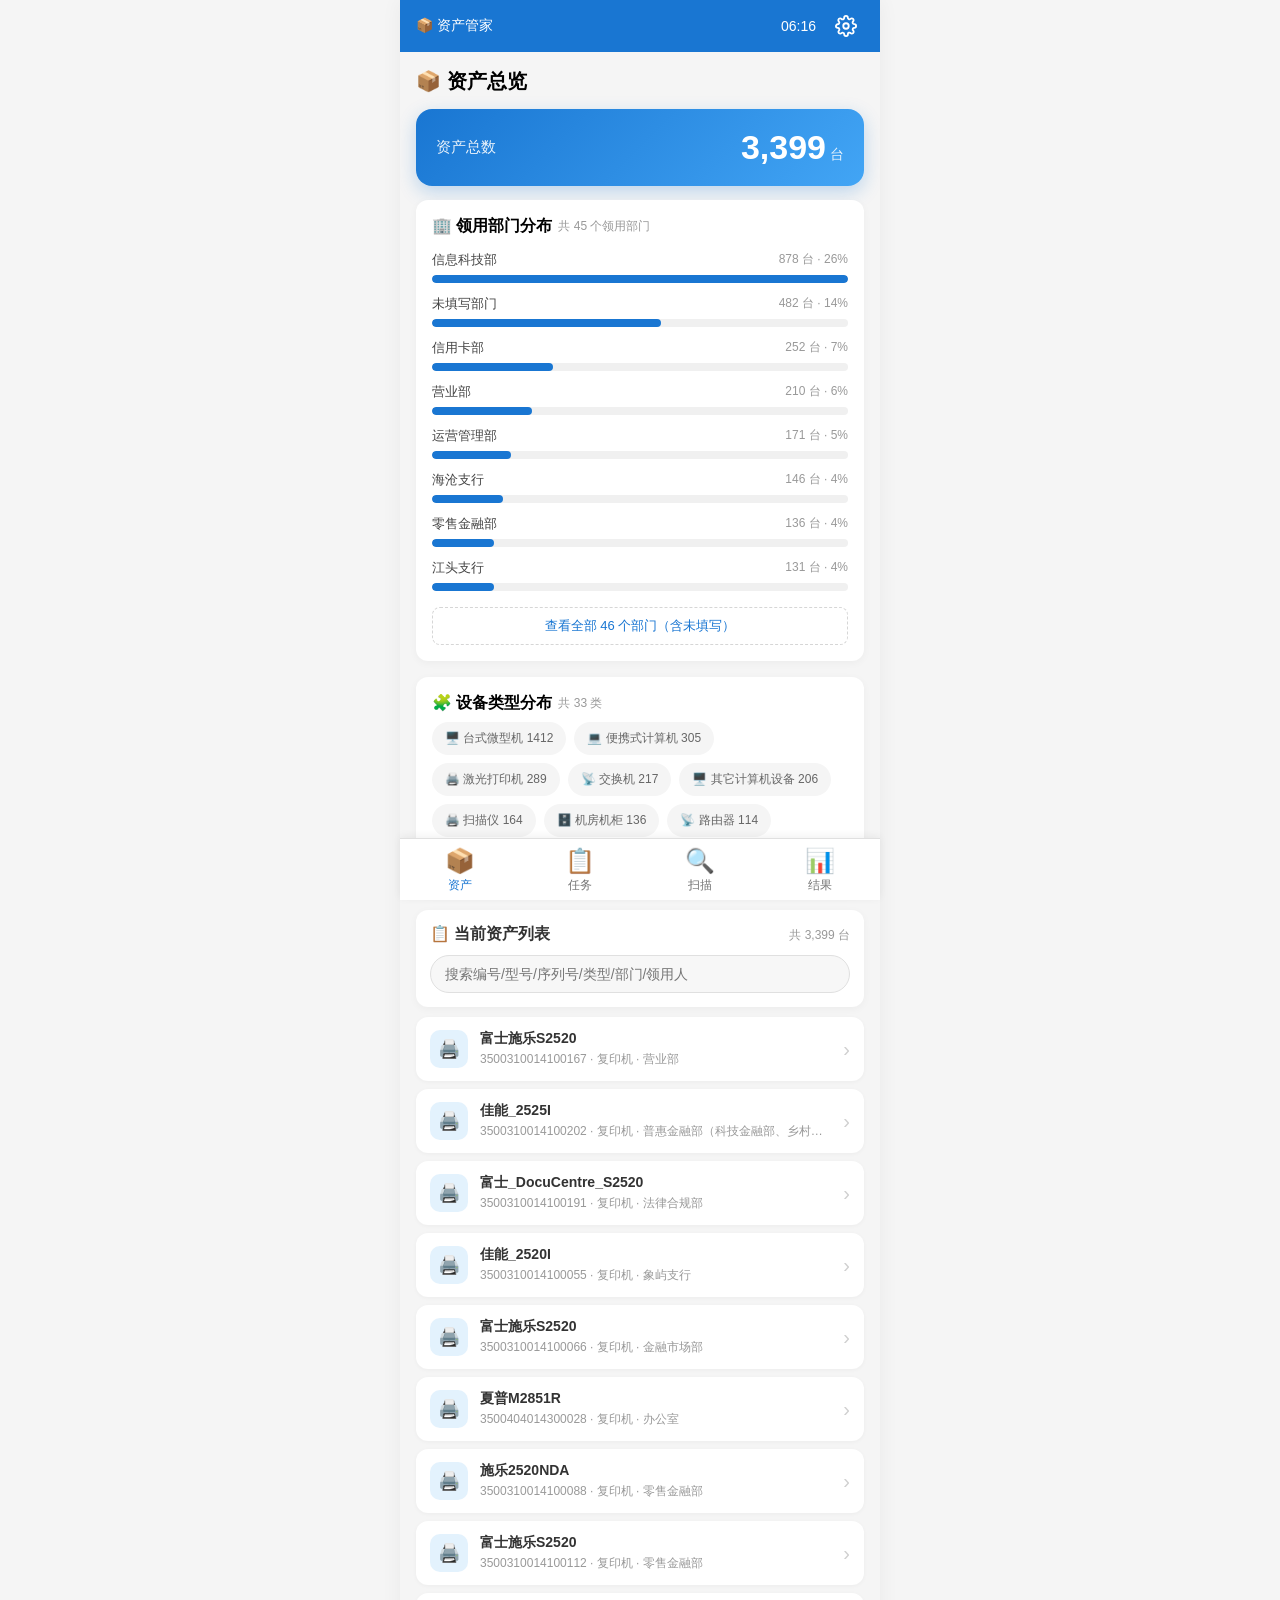
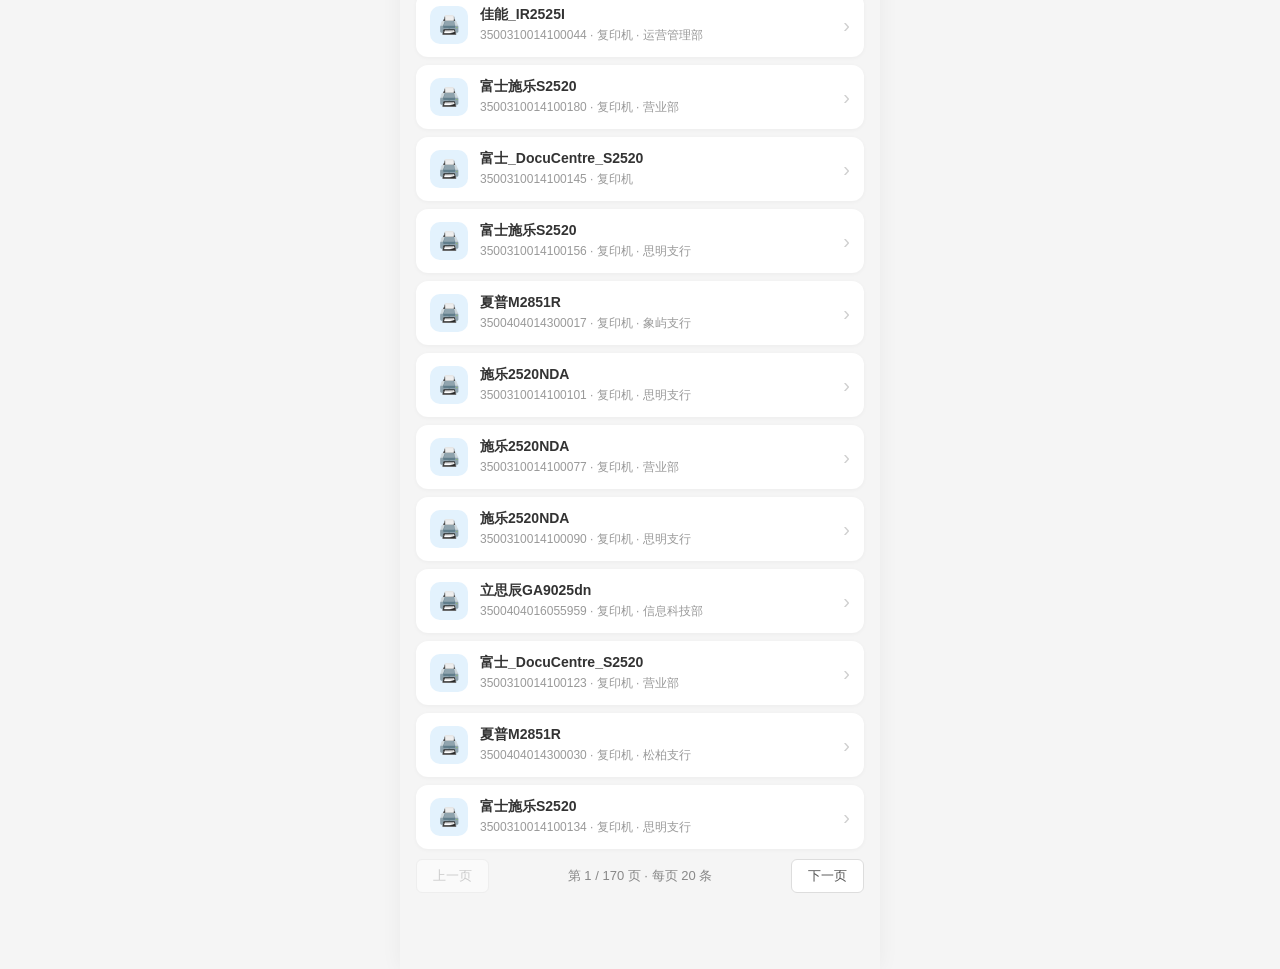
==== commit 1acb0235: "feat(asset): 更新部门分布统计与导出提示 资产总览部门区展示全量去重后的领用部门数，查看全部分支标注是否含未填写并去掉箭头；导出弹窗无筛选时提示改为将导出全部资产；同步更新 HTML 原型" ====
--- a/资产管理系统HTML界面.html
+++ b/资产管理系统HTML界面.html
@@ -1274,6 +1274,112 @@
             line-height: 1.6;
             margin-top: -4px;
         }
+        /* 导出资产弹窗 */
+        .as-export-title {
+            font-size: 13px;
+            color: #666;
+            margin-bottom: 10px;
+        }
+        .as-export-opt {
+            display: flex;
+            align-items: center;
+            justify-content: space-between;
+            width: 100%;
+            padding: 12px 14px;
+            margin-bottom: 10px;
+            background: #f7fbff;
+            border: 1px solid #d6e9fb;
+            border-radius: 10px;
+            font-family: inherit;
+            text-align: left;
+            cursor: pointer;
+            transition: background 0.15s;
+        }
+        .as-export-opt:active {
+            background: #e6f2fd;
+        }
+        .as-export-opt .n {
+            font-size: 15px;
+            font-weight: 600;
+            color: #1a1a1a;
+        }
+        .as-export-opt .m {
+            font-size: 12px;
+            color: #1976d2;
+            margin-top: 3px;
+        }
+        .as-export-opt .go {
+            flex-shrink: 0;
+            padding: 7px 18px;
+            background: #1976d2;
+            color: #fff;
+            font-size: 13px;
+            font-weight: 600;
+            border: none;
+            border-radius: 8px;
+            line-height: 1;
+            cursor: pointer;
+        }
+        .as-export-opt .go:active {
+            background: #1259a8;
+        }
+        .as-export-cur {
+            font-size: 12px;
+            color: #1976d2;
+            line-height: 1.6;
+            margin: 2px 0 10px;
+        }
+        /* 结果统计页 */
+        .rs-table {
+            width: 100%;
+            border-collapse: collapse;
+            font-size: 13px;
+        }
+        .rs-table th {
+            text-align: left;
+            color: #888;
+            font-weight: 500;
+            padding: 6px 8px;
+            border-bottom: 1px solid #f0f0f0;
+            white-space: nowrap;
+        }
+        .rs-table td {
+            padding: 9px 8px;
+            border-bottom: 1px solid #f5f5f5;
+            white-space: nowrap;
+        }
+        .rs-table tr:last-child td {
+            border-bottom: none;
+        }
+        .rs-table td.name {
+            max-width: 120px;
+            overflow: hidden;
+            text-overflow: ellipsis;
+        }
+        .rs-rate {
+            color: #1976d2;
+            font-weight: 600;
+        }
+        .rs-more {
+            display: block;
+            width: 100%;
+            padding: 10px 8px;
+            background: #f7fbff;
+            border: none;
+            font-family: inherit;
+            font-size: 13px;
+            color: #1976d2;
+            text-align: center;
+            cursor: pointer;
+        }
+        .rs-more:active {
+            background: #e6f2fd;
+        }
+        .rs-dialog-body {
+            max-height: 55vh;
+            overflow-y: auto;
+            -webkit-overflow-scrolling: touch;
+        }
         /* 修改资产：现场新增类型 / 部门时的内联输入 */
         .as-new-field {
             display: none;
@@ -1363,7 +1469,7 @@
 
     <!-- 顶部状态栏 -->
     <div class="status-bar">
-        <span>📦 华夏资产管家</span>
+        <span>📦 资产管家</span>
         <div style="display:flex; align-items:center; gap:12px; position:relative;">
             <span id="currentTime">09:41</span>
             <button class="settings-btn" onclick="toggleSettingsDropdown(event)">
@@ -1388,6 +1494,14 @@
                     </svg>
                     <span>导入资产</span>
                 </button>
+                <button class="dropdown-item" onclick="openExportDialog()">
+                    <svg viewBox="0 0 24 24" fill="none" stroke="currentColor" stroke-width="2">
+                        <path d="M21 15v4a2 2 0 0 1-2 2H5a2 2 0 0 1-2-2v-4"/>
+                        <polyline points="7 10 12 15 17 10"/>
+                        <line x1="12" y1="15" x2="12" y2="3"/>
+                    </svg>
+                    <span>导出资产</span>
+                </button>
             </div>
         </div>
     </div>
@@ -1563,6 +1677,35 @@
             </div>
 
             <button class="btn-export" onclick="exportResults()" style="margin-top:14px;">📤 导出结果</button>
+            <button class="btn-export" onclick="openResultStats()" style="background:#1976d2; margin-top:10px;">📈 结果统计</button>
+        </div>
+
+        <!-- ===== 结果统计页面 ===== -->
+        <div class="page" id="pageResultStats">
+            <h2 style="font-size:20px; margin-bottom:12px;">📈 结果统计</h2>
+
+            <div class="stat-row" id="rsStatRow"></div>
+
+            <div class="card">
+                <h3>📊 盘点进度</h3>
+                <div id="rsProgressText" style="font-size:13px; color:#666;"></div>
+                <div style="height:10px; background:#e8f0fe; border-radius:999px; overflow:hidden; margin-top:10px;">
+                    <div id="rsProgressFill" style="height:100%; width:0%; background:linear-gradient(90deg, #42a5f5, #1976d2); border-radius:999px; transition:width .3s;"></div>
+                </div>
+                <div id="rsCaliber" style="font-size:12px; color:#999; line-height:1.6; margin-top:10px;"></div>
+            </div>
+
+            <div class="card">
+                <h3>🏢 部门盘点统计</h3>
+                <div id="rsDeptTable"></div>
+            </div>
+
+            <div class="card">
+                <h3>🖥 设备类型统计</h3>
+                <div id="rsTypeTable"></div>
+            </div>
+
+            <button class="btn-back" onclick="backToResultPage()">⬅️ 返回结果页</button>
         </div>
     </div>
 
@@ -1809,6 +1952,64 @@
         </div>
     </div>
 
+    <!-- 导出资产弹窗 -->
+    <div class="dialog-overlay" id="exportDialogOverlay" onclick="closeExportDialog()">
+        <div class="dialog dialog-wide" onclick="event.stopPropagation()">
+            <div class="dialog-header">
+                <h3>导出资产</h3>
+                <button class="dialog-close" onclick="closeExportDialog()">
+                    <svg width="20" height="20" viewBox="0 0 24 24" fill="none" stroke="currentColor" stroke-width="2">
+                        <line x1="18" y1="6" x2="6" y2="18"/>
+                        <line x1="6" y1="6" x2="18" y2="18"/>
+                    </svg>
+                </button>
+            </div>
+            <div class="dialog-body" style="padding:18px 20px;">
+                <div class="as-export-title">选择导出范围</div>
+                <button class="as-export-opt" onclick="doExportAssets('all')">
+                    <div>
+                        <div class="n">全部资产</div>
+                        <div class="m" id="exportAllCount">共 0 台</div>
+                    </div>
+                    <span class="go">导出</span>
+                </button>
+                <button class="as-export-opt" id="exportOptFiltered" onclick="doExportAssets('filtered')">
+                    <div>
+                        <div class="n">当前筛选结果</div>
+                        <div class="m" id="exportFilteredCount">共 0 台</div>
+                    </div>
+                    <span class="go">导出</span>
+                </button>
+                <div class="as-export-cur" id="exportFilterDesc"></div>
+                <div class="as-edit-note">点击对应范围即可立即导出。导出为 Excel 文件（.xlsx），列顺序与导入模板一致：序号 / 设备类型 / 设备型号 / 序列号 / 固资编号 / 领用部门 / 领用人 / 盘点日期，可直接用 Excel 或 WPS 打开。</div>
+            </div>
+            <div class="dialog-footer">
+                <button class="dialog-btn cancel" onclick="closeExportDialog()">取消</button>
+            </div>
+        </div>
+    </div>
+
+    <!-- 统计详情弹窗（部门 / 设备类型 全量列表） -->
+    <div class="dialog-overlay" id="rsDialogOverlay" onclick="closeRsDetailDialog()">
+        <div class="dialog dialog-wide" onclick="event.stopPropagation()">
+            <div class="dialog-header">
+                <h3 id="rsDialogTitle">统计详情</h3>
+                <button class="dialog-close" onclick="closeRsDetailDialog()">
+                    <svg width="20" height="20" viewBox="0 0 24 24" fill="none" stroke="currentColor" stroke-width="2">
+                        <line x1="18" y1="6" x2="6" y2="18"/>
+                        <line x1="6" y1="6" x2="18" y2="18"/>
+                    </svg>
+                </button>
+            </div>
+            <div class="dialog-body rs-dialog-body" style="padding:6px 16px 16px;">
+                <div id="rsDialogTable"></div>
+            </div>
+            <div class="dialog-footer">
+                <button class="dialog-btn confirm" onclick="closeRsDetailDialog()">知道了</button>
+            </div>
+        </div>
+    </div>
+
     <!-- 底部导航 -->
     <div class="bottom-nav">
         <button class="nav-item active" data-page="asset">
@@ -1842,7 +2043,8 @@
             task: document.getElementById('pageTask'),
             scan: document.getElementById('pageScan'),
             result: document.getElementById('pageResult'),
-            manual: document.getElementById('pageManual')
+            manual: document.getElementById('pageManual'),
+            resultStats: document.getElementById('pageResultStats')
         };
 
         navItems.forEach(item => {
@@ -6087,6 +6289,119 @@
             document.getElementById('mainContent').scrollTop = 0;
         }
 
+        // ========== 结果统计页 ==========
+        function rsEsc(v) {
+            return String(v == null ? '' : v)
+                .replace(/&/g, '&amp;')
+                .replace(/</g, '&lt;')
+                .replace(/>/g, '&gt;')
+                .replace(/"/g, '&quot;');
+        }
+
+        function openResultStats() {
+            Object.values(pages).forEach(p => p.classList.remove('active'));
+            pages.resultStats.classList.add('active');
+            renderResultStats();
+            document.getElementById('mainContent').scrollTop = 0;
+        }
+
+        function backToResultPage() {
+            Object.values(pages).forEach(p => p.classList.remove('active'));
+            pages.result.classList.add('active');
+            renderResultList();
+            document.getElementById('mainContent').scrollTop = 0;
+        }
+
+        // 按 keyFn 分组统计：应盘 / 已盘 / 未盘
+        function rsGroupStats(keyFn) {
+            const map = {};
+            assetDatabase.forEach(a => {
+                const k = keyFn(a);
+                if (!k) return;
+                if (!map[k]) map[k] = { name: k, total: 0, checked: 0 };
+                map[k].total++;
+                if (getCheckState(a) === 'checked') map[k].checked++;
+            });
+            return Object.values(map).sort((x, y) => y.total - x.total);
+        }
+
+        // 统计表最多显示 Top N，其余通过弹窗查看
+        const RS_TOP_N = 10;
+        const rsAllRows = {};   // 缓存全量分组数据：rsAllRows.dept / rsAllRows.type
+
+        function rsTableHtml(rows, firstName, key) {
+            if (!rows.length) {
+                return '<div style="text-align:center; color:#999; font-size:13px; padding:20px 0;">暂无台账数据，请先通过齿轮菜单导入资产</div>';
+            }
+            rsAllRows[key] = rows;
+            const shown = rows.slice(0, RS_TOP_N);
+            let html = '<table class="rs-table"><thead><tr><th>' + firstName + '</th><th>应盘</th><th>已盘</th><th>未盘</th><th>盘点率</th></tr></thead><tbody>';
+            shown.forEach(r => {
+                html += rsRowHtml(r, firstName);
+            });
+            if (rows.length > RS_TOP_N) {
+                html += '<tr><td colspan="5" style="padding:0;">'
+                    + '<button class="rs-more" onclick="openRsDetailDialog(\'' + key + '\')">'
+                    + '展开全部 ' + rows.length + ' 个' + firstName + '（当前显示前 ' + RS_TOP_N + '） ›'
+                    + '</button></td></tr>';
+            }
+            return html + '</tbody></table>';
+        }
+
+        function rsRowHtml(r) {
+            const unchecked = r.total - r.checked;
+            const rate = r.total > 0 ? ((r.checked / r.total) * 100).toFixed(1) : '0.0';
+            return '<tr>'
+                + '<td class="name" title="' + rsEsc(r.name) + '">' + rsEsc(r.name) + '</td>'
+                + '<td>' + r.total.toLocaleString('zh-CN') + '</td>'
+                + '<td style="color:#2e7d32;">' + r.checked.toLocaleString('zh-CN') + '</td>'
+                + '<td style="color:#757575;">' + unchecked.toLocaleString('zh-CN') + '</td>'
+                + '<td class="rs-rate">' + rate + '%</td>'
+                + '</tr>';
+        }
+
+        function openRsDetailDialog(key) {
+            const rows = rsAllRows[key] || [];
+            const firstName = key === 'dept' ? '部门' : '设备类型';
+            document.getElementById('rsDialogTitle').textContent = firstName + '盘点统计（全部 ' + rows.length + ' 个）';
+            let html = '<table class="rs-table"><thead><tr><th>' + firstName + '</th><th>应盘</th><th>已盘</th><th>未盘</th><th>盘点率</th></tr></thead><tbody>';
+            rows.forEach(r => { html += rsRowHtml(r); });
+            document.getElementById('rsDialogTable').innerHTML = html + '</tbody></table>';
+            document.getElementById('rsDialogOverlay').classList.add('show');
+        }
+
+        function closeRsDetailDialog() {
+            document.getElementById('rsDialogOverlay').classList.remove('show');
+        }
+
+        function renderResultStats() {
+            const s = getCheckSummary();
+            const cards = [
+                { key: 'all', label: '应盘设备', num: s.total, color: '#2e7d32', sub: '资产台账全量' },
+                { key: 'checked', label: '已盘点', num: s.checked, color: '#1565c0', sub: s.percent + '%' },
+                { key: 'unchecked', label: '未盘点', num: s.unchecked, color: '#757575', sub: '待扫码确认' },
+                { key: 'surplus', label: '盘盈', num: s.surplus, color: '#ef6c00', sub: '台账外编号' }
+            ];
+            document.getElementById('rsStatRow').innerHTML = cards.map(c => `
+                <div class="stat-item" onclick="goToResult('${c.key}')">
+                    <div class="label">${c.label}</div>
+                    <div class="num" style="color:${c.color};">${c.num.toLocaleString('zh-CN')}</div>
+                    <div class="sub">${c.sub}</div>
+                </div>`).join('');
+
+            document.getElementById('rsProgressText').innerHTML =
+                '已盘点 <strong style="color:#1565c0;">' + s.checked.toLocaleString('zh-CN') + '</strong> / ' + s.total.toLocaleString('zh-CN') + ' 台，完成率 <strong style="color:#1565c0;">' + s.percent + '%</strong>';
+            document.getElementById('rsProgressFill').style.width = Math.min(100, parseFloat(s.percent) || 0) + '%';
+
+            const last = ledgerLastDate();
+            document.getElementById('rsCaliber').innerHTML =
+                '统计口径：台账已登记盘点日期 <strong>' + s.ledgerChecked.toLocaleString('zh-CN') + '</strong> 台 + 本次会话新盘 <strong>' + s.sessionNew + '</strong> 台'
+                + (last ? '；台账最近盘点日期：' + rsEsc(last) : '');
+
+            document.getElementById('rsDeptTable').innerHTML = rsTableHtml(rsGroupStats(a => a.dept || NO_DEPT), '部门', 'dept');
+            document.getElementById('rsTypeTable').innerHTML = rsTableHtml(rsGroupStats(a => a.type || '未分类'), '设备类型', 'type');
+        }
+
         // 页面卸载时停止扫码
         window.addEventListener('beforeunload', stopScan);
 
@@ -6202,7 +6517,6 @@
 
         function renderAssetStats() {
             const total = assetDatabase.length;
-            const hasFilter = !!(assetFilter.keyword.trim() || assetFilter.dept || assetFilter.type);
 
             // 1. 总数卡片（全量口径，不受筛选影响）
             document.getElementById('asHero').innerHTML = `
@@ -6211,7 +6525,9 @@
             `;
 
             // 2. 领用部门分布（Top 8 概览 + 全部部门弹窗）
-            document.getElementById('asDeptHint').textContent = hasFilter ? '已按当前筛选联动' : '点击可筛选';
+            // 真实领用部门数：全量台账中不重复的非空部门（不含「未填写部门」占位）
+            const realDeptCount = new Set(assetDatabase.filter(a => a.dept && a.dept.trim()).map(a => a.dept.trim())).size;
+            document.getElementById('asDeptHint').textContent = '共 ' + realDeptCount + ' 个领用部门';
             const deptBasis = filterAssetsForDim('dept');
             const deptTotal = deptBasis.length;
             const deptMap = {};
@@ -6235,7 +6551,8 @@
             }
             deptHtml += deptTop.map(d => deptRowHtml(d, deptTotal, maxDept, false)).join('');
             if (deptList.length > 8) {
-                deptHtml += `<button class="dept-more" onclick="openDeptDialog()">查看全部 ${deptList.length} 个部门 ›</button>`;
+                const hasNoneDept = deptList.some(d => d.name === '');
+                deptHtml += `<button class="dept-more" onclick="openDeptDialog()">查看全部 ${deptList.length} 个部门${hasNoneDept ? '（含未填写）' : ''}</button>`;
             }
             document.getElementById('asDeptBars').innerHTML = deptHtml || '<div class="as-empty">暂无部门数据</div>';
 
@@ -6365,6 +6682,254 @@
             renderAssetList();
         }
 
+        // ========== 导出资产（生成真实 .xlsx，不依赖第三方库） ==========
+        const EXPORT_COLS = ['序号', '设备类型', '设备型号', '序列号', '固资编号', '领用部门', '领用人', '盘点日期'];
+
+        function openExportDialog() {
+            document.getElementById('settingsDropdown').classList.remove('show');
+            const filtered = filterAssetsForDim(null);
+            const total = assetDatabase.length;
+            document.getElementById('exportAllCount').textContent = '共 ' + total.toLocaleString('zh-CN') + ' 台';
+            document.getElementById('exportFilteredCount').textContent = '共 ' + filtered.length.toLocaleString('zh-CN') + ' 台';
+            const noFilter = filtered.length === total;
+            document.getElementById('exportOptFiltered').style.display = noFilter ? 'none' : 'flex';
+
+            const desc = [];
+            if (assetFilter.keyword.trim()) desc.push('关键词「' + assetFilter.keyword.trim() + '」');
+            if (assetFilter.dept) desc.push('部门「' + (assetFilter.dept === '__none__' ? NO_DEPT : assetFilter.dept) + '」');
+            if (assetFilter.type) desc.push('类型「' + assetFilter.type + '」');
+            document.getElementById('exportFilterDesc').textContent = desc.length
+                ? '当前筛选：' + desc.join(' + ')
+                : '当前未设置筛选条件，将导出全部资产。';
+
+            document.getElementById('exportDialogOverlay').classList.add('show');
+        }
+
+        function closeExportDialog() {
+            document.getElementById('exportDialogOverlay').classList.remove('show');
+        }
+
+        function doExportAssets(scope) {
+            const rows = scope === 'filtered' ? filterAssetsForDim(null) : assetDatabase;
+            if (!rows.length) {
+                showToast('没有可导出的资产');
+                return;
+            }
+            try {
+                const bytes = buildAssetXlsx(rows);
+                const d = new Date();
+                const stamp = '' + d.getFullYear() +
+                    String(d.getMonth() + 1).padStart(2, '0') +
+                    String(d.getDate()).padStart(2, '0');
+                const fileName = '资产台账_' + (scope === 'filtered' ? '筛选结果' : '全部') + '_' + stamp + '.xlsx';
+                downloadBytes(bytes, fileName);
+                closeExportDialog();
+                showToast('已导出 ' + rows.length.toLocaleString('zh-CN') + ' 条资产');
+            } catch (err) {
+                showToast('导出失败：' + ((err && err.message) ? err.message : err));
+            }
+        }
+
+        function downloadBytes(bytes, fileName) {
+            const blob = new Blob([bytes], { type: 'application/vnd.openxmlformats-officedocument.spreadsheetml.sheet' });
+            const url = URL.createObjectURL(blob);
+            const a = document.createElement('a');
+            a.href = url;
+            a.download = fileName;
+            a.style.display = 'none';
+            document.body.appendChild(a);
+            a.click();
+            setTimeout(() => {
+                if (a.parentNode) a.parentNode.removeChild(a);
+                URL.revokeObjectURL(url);
+            }, 1500);
+        }
+
+        function xmlEsc(v) {
+            return String(v == null ? '' : v)
+                .replace(/[\u0000-\u0008\u000B\u000C\u000E-\u001F]/g, '')
+                .replace(/&/g, '&amp;')
+                .replace(/</g, '&lt;')
+                .replace(/>/g, '&gt;')
+                .replace(/"/g, '&quot;')
+                .replace(/'/g, '&apos;');
+        }
+
+        // 工作表：表头走样式 1（加粗），其余全部 inlineStr，避免固资编号被转成科学计数法
+        function xlsxSheetXml(rows) {
+            const L = ['A', 'B', 'C', 'D', 'E', 'F', 'G', 'H'];
+            const out = [];
+            out.push('<row r="1">' + EXPORT_COLS.map((t, i) =>
+                '<c r="' + L[i] + '1" s="1" t="inlineStr"><is><t>' + xmlEsc(t) + '</t></is></c>').join('') + '</row>');
+            rows.forEach((a, idx) => {
+                const r = idx + 2;
+                const vals = [
+                    idx + 1,
+                    a.type || '未分类',
+                    a.model || '',
+                    a.sn || '',
+                    a.id || '',
+                    a.dept || '',
+                    a.owner || '',
+                    a.date || ''
+                ];
+                out.push('<row r="' + r + '">' + vals.map((v, i) =>
+                    '<c r="' + L[i] + r + '" t="inlineStr"><is><t>' + xmlEsc(v) + '</t></is></c>').join('') + '</row>');
+            });
+            return '<?xml version="1.0" encoding="UTF-8" standalone="yes"?>' +
+                '<worksheet xmlns="http://schemas.openxmlformats.org/spreadsheetml/2006/main">' +
+                '<cols><col min="1" max="1" width="7"/><col min="2" max="3" width="24"/>' +
+                '<col min="4" max="4" width="22"/><col min="5" max="5" width="20"/>' +
+                '<col min="6" max="7" width="18"/><col min="8" max="8" width="14"/></cols>' +
+                '<sheetData>' + out.join('') + '</sheetData></worksheet>';
+        }
+
+        function buildAssetXlsx(rows) {
+            const enc = new TextEncoder();
+            const head = '<?xml version="1.0" encoding="UTF-8" standalone="yes"?>';
+            const files = [
+                {
+                    name: '[Content_Types].xml',
+                    xml: head + '<Types xmlns="http://schemas.openxmlformats.org/package/2006/content-types">' +
+                        '<Default Extension="rels" ContentType="application/vnd.openxmlformats-package.relationships+xml"/>' +
+                        '<Default Extension="xml" ContentType="application/xml"/>' +
+                        '<Override PartName="/xl/workbook.xml" ContentType="application/vnd.openxmlformats-officedocument.spreadsheetml.sheet.main+xml"/>' +
+                        '<Override PartName="/xl/worksheets/sheet1.xml" ContentType="application/vnd.openxmlformats-officedocument.spreadsheetml.worksheet+xml"/>' +
+                        '<Override PartName="/xl/styles.xml" ContentType="application/vnd.openxmlformats-officedocument.spreadsheetml.styles+xml"/>' +
+                        '</Types>'
+                },
+                {
+                    name: '_rels/.rels',
+                    xml: head + '<Relationships xmlns="http://schemas.openxmlformats.org/package/2006/relationships">' +
+                        '<Relationship Id="rId1" Type="http://schemas.openxmlformats.org/officeDocument/2006/relationships/officeDocument" Target="xl/workbook.xml"/>' +
+                        '</Relationships>'
+                },
+                {
+                    name: 'xl/workbook.xml',
+                    xml: head + '<workbook xmlns="http://schemas.openxmlformats.org/spreadsheetml/2006/main" ' +
+                        'xmlns:r="http://schemas.openxmlformats.org/officeDocument/2006/relationships">' +
+                        '<sheets><sheet name="资产台账" sheetId="1" r:id="rId1"/></sheets></workbook>'
+                },
+                {
+                    name: 'xl/_rels/workbook.xml.rels',
+                    xml: head + '<Relationships xmlns="http://schemas.openxmlformats.org/package/2006/relationships">' +
+                        '<Relationship Id="rId1" Type="http://schemas.openxmlformats.org/officeDocument/2006/relationships/worksheet" Target="worksheets/sheet1.xml"/>' +
+                        '<Relationship Id="rId2" Type="http://schemas.openxmlformats.org/officeDocument/2006/relationships/styles" Target="styles.xml"/>' +
+                        '</Relationships>'
+                },
+                {
+                    name: 'xl/styles.xml',
+                    xml: head + '<styleSheet xmlns="http://schemas.openxmlformats.org/spreadsheetml/2006/main">' +
+                        '<fonts count="2"><font><sz val="11"/><name val="宋体"/></font>' +
+                        '<font><b/><sz val="11"/><name val="宋体"/></font></fonts>' +
+                        '<fills count="2"><fill><patternFill patternType="none"/></fill>' +
+                        '<fill><patternFill patternType="gray125"/></fill></fills>' +
+                        '<borders count="1"><border/></borders>' +
+                        '<cellStyleXfs count="1"><xf numFmtId="0" fontId="0" fillId="0" borderId="0"/></cellStyleXfs>' +
+                        '<cellXfs count="2"><xf numFmtId="0" fontId="0" fillId="0" borderId="0" xfId="0"/>' +
+                        '<xf numFmtId="0" fontId="1" fillId="0" borderId="0" xfId="0" applyFont="1"/></cellXfs>' +
+                        '<cellStyles count="1"><cellStyle name="常规" xfId="0" builtinId="0"/></cellStyles>' +
+                        '</styleSheet>'
+                },
+                {
+                    name: 'xl/worksheets/sheet1.xml',
+                    xml: xlsxSheetXml(rows)
+                }
+            ];
+            return zipStore(files.map(f => ({ name: f.name, data: enc.encode(f.xml) })));
+        }
+
+        const CRC_TABLE = (function () {
+            const t = new Uint32Array(256);
+            for (let n = 0; n < 256; n++) {
+                let c = n;
+                for (let k = 0; k < 8; k++) c = (c & 1) ? (0xEDB88320 ^ (c >>> 1)) : (c >>> 1);
+                t[n] = c >>> 0;
+            }
+            return t;
+        })();
+
+        function crc32(bytes) {
+            let c = 0xFFFFFFFF;
+            for (let i = 0; i < bytes.length; i++) c = CRC_TABLE[(c ^ bytes[i]) & 0xFF] ^ (c >>> 8);
+            return (c ^ 0xFFFFFFFF) >>> 0;
+        }
+
+        // 最小 ZIP 写入（store 模式，不压缩）
+        function zipStore(entries) {
+            const chunks = [];
+            const central = [];
+            let offset = 0;
+
+            entries.forEach(item => {
+                const nameB = new TextEncoder().encode(item.name);
+                const data = item.data;
+                const crc = crc32(data);
+
+                const local = new Uint8Array(30 + nameB.length);
+                const lv = new DataView(local.buffer);
+                lv.setUint32(0, 0x04034b50, true);
+                lv.setUint16(4, 20, true);
+                lv.setUint16(6, 0x0800, true);
+                lv.setUint16(8, 0, true);
+                lv.setUint16(10, 0, true);
+                lv.setUint16(12, 0x21, true);
+                lv.setUint32(14, crc, true);
+                lv.setUint32(18, data.length, true);
+                lv.setUint32(22, data.length, true);
+                lv.setUint16(26, nameB.length, true);
+                lv.setUint16(28, 0, true);
+                local.set(nameB, 30);
+                chunks.push(local, data);
+
+                const cen = new Uint8Array(46 + nameB.length);
+                const cv = new DataView(cen.buffer);
+                cv.setUint32(0, 0x02014b50, true);
+                cv.setUint16(4, 20, true);
+                cv.setUint16(6, 20, true);
+                cv.setUint16(8, 0x0800, true);
+                cv.setUint16(10, 0, true);
+                cv.setUint16(12, 0, true);
+                cv.setUint16(14, 0x21, true);
+                cv.setUint32(16, crc, true);
+                cv.setUint32(20, data.length, true);
+                cv.setUint32(24, data.length, true);
+                cv.setUint16(28, nameB.length, true);
+                cv.setUint16(30, 0, true);
+                cv.setUint16(32, 0, true);
+                cv.setUint16(34, 0, true);
+                cv.setUint16(36, 0, true);
+                cv.setUint32(38, 0, true);
+                cv.setUint32(42, offset, true);
+                cen.set(nameB, 46);
+                central.push(cen);
+
+                offset += local.length + data.length;
+            });
+
+            let cdSize = 0;
+            central.forEach(c => { cdSize += c.length; });
+
+            const end = new Uint8Array(22);
+            const ev = new DataView(end.buffer);
+            ev.setUint32(0, 0x06054b50, true);
+            ev.setUint16(4, 0, true);
+            ev.setUint16(6, 0, true);
+            ev.setUint16(8, entries.length, true);
+            ev.setUint16(10, entries.length, true);
+            ev.setUint32(12, cdSize, true);
+            ev.setUint32(16, offset, true);
+            ev.setUint16(20, 0, true);
+
+            const all = chunks.concat(central, [end]);
+            let total = 0;
+            all.forEach(c => { total += c.length; });
+            const out = new Uint8Array(total);
+            let pos = 0;
+            all.forEach(c => { out.set(c, pos); pos += c.length; });
+            return out;
+        }
+
         function toggleAssetTypes() {
             assetTypeExpanded = !assetTypeExpanded;
             renderAssetStats();
